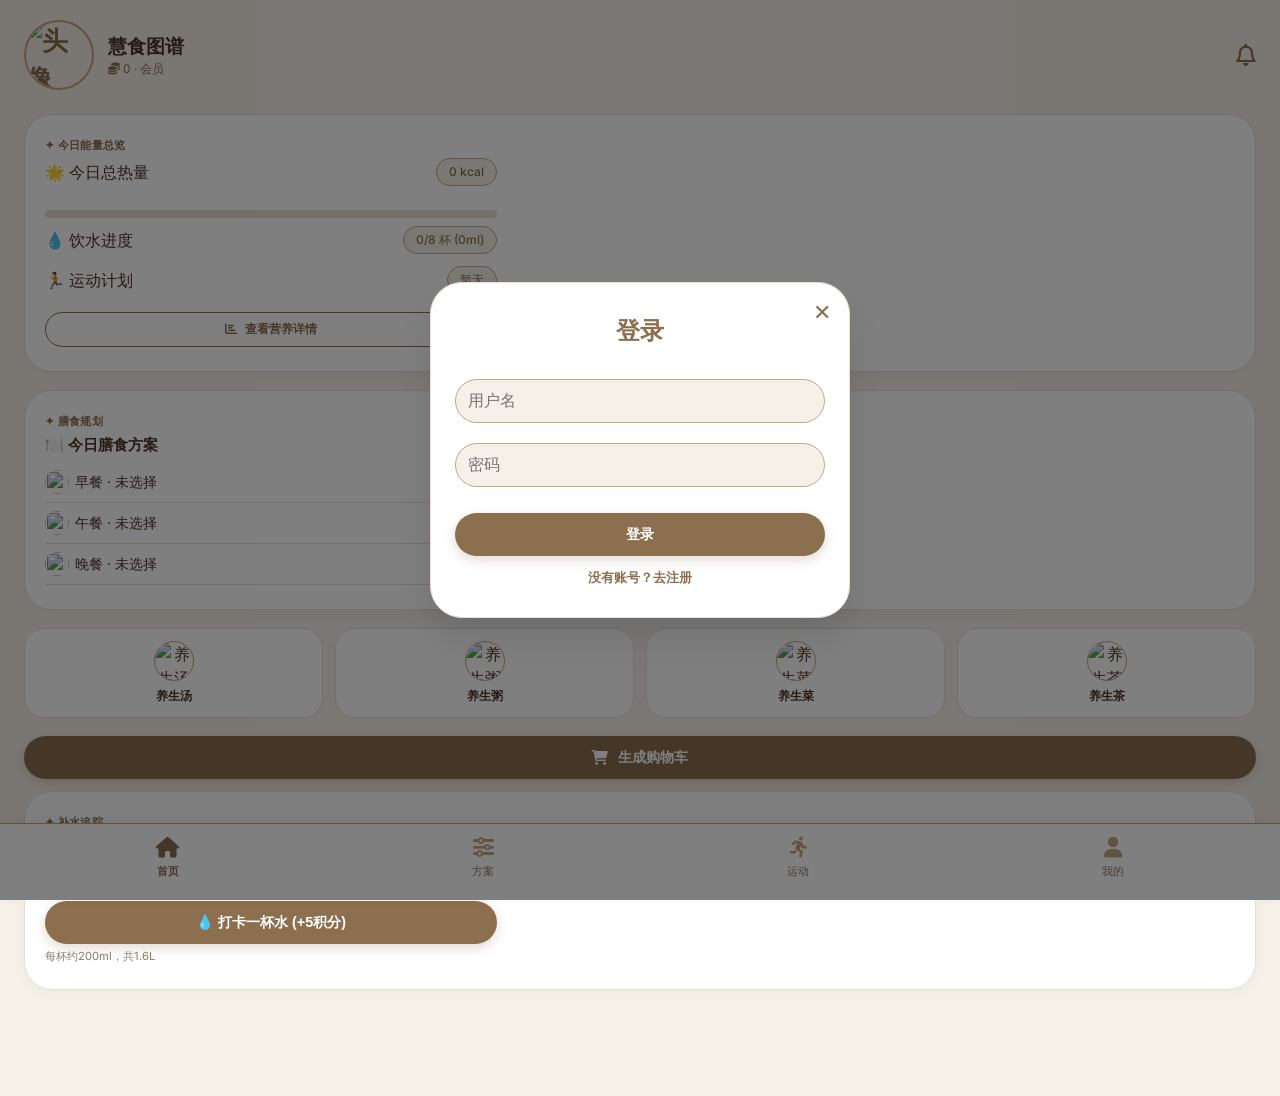
==== templates/index.html @ 205c1815 "Add files via upload" ====
<!DOCTYPE html>
<html lang="zh">
<head>
    <meta charset="UTF-8">
    <meta name="viewport" content="width=device-width, initial-scale=1.0, maximum-scale=1.0, user-scalable=yes, viewport-fit=cover">
    <title>慧食图谱 · 智能膳食健康平台</title>
    <link rel="icon" type="image/jpeg" href="/static/images/profile.jpg">
    <link rel="preconnect" href="https://fonts.googleapis.com">
    <link rel="preconnect" href="https://fonts.gstatic.com" crossorigin>
    <link href="https://fonts.googleapis.com/css2?family=Inter:opsz,wght@14..32,400;14..32,500;14..32,600;14..32,700&display=swap" rel="stylesheet">
    <link rel="stylesheet" href="https://cdnjs.cloudflare.com/ajax/libs/font-awesome/6.0.0-beta3/css/all.min.css">
    <script src="https://cdn.jsdelivr.net/npm/echarts@5.5.0/dist/echarts.min.js">
    </script>
    <style>
        * {
            margin: 0;
            padding: 0;
            box-sizing: border-box;
        }

        body {
            background: #F5F0E8;
            /* 宣纸白 */
            font-family: 'Inter', sans-serif;
            color: #4A3728;
            /* 深褐字 */
            line-height: 1.5;
            min-height: 100vh;
        }

        ::-webkit-scrollbar {
            width: 6px;
            height: 6px;
        }

        ::-webkit-scrollbar-track {
            background: #F5F0E8;
        }

        ::-webkit-scrollbar-thumb {
            background: #C4A882;
            border-radius: 8px;
        }

        .app-container {
            max-width: 1400px;
            margin: 0 auto;
            background: transparent;
            min-height: 100vh;
            display: flex;
            flex-direction: column;
            position: relative;
        }

        .app-content {
            flex: 1;
            padding: 20px 24px 88px;
            position: relative;
            z-index: 1;
        }

        /* ========= 页面背景图层 ========= */
        .page-view {
            display: none;
            animation: fadeIn 0.2s ease;
            position: relative;
        }

        .page-view.active {
            display: block;
        }

        /* 固定背景图层，调整为很淡的宣纸底纹 */
        .page-view::before {
            content: '';
            position: fixed;
            top: 0;
            left: 0;
            width: 100%;
            height: 100%;
            background-size: cover;
            background-position: center;
            background-repeat: no-repeat;
            opacity: 0.05;
            /* 降低图片干扰 */
            z-index: -2;
            pointer-events: none;
            border-radius: 0;
        }

        #homePage::before {
            background-image: url('/static/images/background.jpg');
        }

        #planPage::before {
            background-image: url('/static/images/plan.jpg');
        }

        #sportPage::before {
            background-image: url('/static/images/gym.png');
        }

        #profilePage::before {
            background-image: url('/static/images/main.jpg');
        }

        #profileEditPage::before {
            background-image: url('/static/images/coffee.jpg');
        }

        #nutritionPage::before {
            background-image: url('/static/images/coffee.jpg');
        }

        @keyframes fadeIn {
            from {
                opacity: 0;
                transform: translateY(5px);
            }
            to {
                opacity: 1;
                transform: translateY(0);
            }
        }

        /* 底部导航 - 新色彩 */
        .bottom-nav {
            position: fixed;
            bottom: 0;
            left: 50%;
            transform: translateX(-50%);
            width: 100%;
            max-width: 2000px;
            background: #FFFFFF;
            border-top: 1px solid #C4A882;
            box-shadow: 0 -2px 12px rgba(0, 0, 0, 0.05);
            display: flex;
            justify-content: space-around;
            align-items: center;
            padding: 8px 10px 14px;
            z-index: 9999;
        }

        .nav-item {
            display: flex;
            flex-direction: column;
            align-items: center;
            gap: 4px;
            font-size: 0.7rem;
            font-weight: 500;
            color: #8C7B6B;
            cursor: pointer;
            padding: 6px 10px;
            border-radius: 40px;
            transition: 0.2s;
        }

        .nav-item i {
            font-size: 1.3rem;
            color: #C4A882;
        }

        .nav-item.active {
            color: #8B6F4E;
            font-weight: 600;
        }

        .nav-item.active i {
            color: #8B6F4E;
        }

        .nav-item:active {
            transform: scale(0.96);
        }

        .screen-title {
            font-weight: 700;
            font-size: 1.7rem;
            margin: 0 0 18px;
            color: #4A3728;
            letter-spacing: -0.3px;
            display: flex;
            align-items: center;
            justify-content: space-between;
            flex-wrap: wrap;
        }

        .label-tag {
            background: rgba(139, 111, 78, 0.1);
            color: #8B6F4E;
            font-size: 0.7rem;
            font-weight: 600;
            padding: 4px 12px;
            border-radius: 30px;
            border: 0.5px solid rgba(139, 111, 78, 0.3);
        }

        /* ========= 基础卡片样式 ========= */
        .info-card {
            background: #FFFFFF;
            border-radius: 24px;
            padding: 18px 16px;
            border: 1px solid #E8DFD0;
            margin-bottom: 18px;
            box-shadow: 0 2px 8px rgba(0, 0, 0, 0.03);
            transition: 0.4s;
            position: relative;
        }

        .info-card:hover {
            border-color: #C4A882;
            box-shadow: 0 4px 12px rgba(139, 111, 78, 0.08);
        }

        /* ========= blend-card 样式 ========= */
        .blend-card {
            position: relative;
            background: #FFFFFF;
            border-radius: 28px;
            border: 1px solid #E8DFD0;
            overflow: hidden;
            display: grid;
            grid-template-columns: 0.4fr 0.6fr;
            align-items: auto;
            margin-bottom: 18px;
            box-shadow: 0 4px 12px rgba(0, 0, 0, 0.03);
            transition: transform 0.3s cubic-bezier(0.2, 0.9, 0.4, 1.1), box-shadow 0.35s ease, border-color 0.3s;
            cursor: default;
        }
        .blend-card2 {
            position: relative;
            background: #FFFFFF;
            border-radius: 28px;
            border: 1px solid #E8DFD0;
            overflow: hidden;
            display: grid;
            grid-template-columns: 0.3fr 0.7fr;
            align-items: auto;
            margin-bottom: 18px;
            box-shadow: 0 4px 12px rgba(0, 0, 0, 0.03);
            transition: transform 0.3s cubic-bezier(0.2, 0.9, 0.4, 1.1), box-shadow 0.35s ease, border-color 0.3s;
            cursor: default;
        }

        .blend-card:hover {
            transform: translateY(-3px);
            box-shadow: 0 8px 24px rgba(139, 111, 78, 0.1);
            border-color: #C4A882;
        }

        .blend-card.clickable {
            cursor: pointer;
        }

        .blend-content {
            position: relative;
            z-index: 3;
            padding: 22px 20px 24px 20px;
            background: transparent;
            border-radius: 28px 0 0 28px;
            display: flex;
            flex-direction: column;
            justify-content: center;
        }

        .blend-image-half {
            position: relative;
            background-color: transparent;
            border-radius: 0 28px 28px 0;
            overflow: hidden;
            width: 100%;
            height: 100%;
            min-height: 160px;
        }

        .image-blend {
            width: 100%;
            height: 100%;
            background-size: cover;
            background-position: 50% center;
            background-repeat: no-repeat;
            -webkit-mask-image: linear-gradient(to right,
                    rgba(0, 0, 0, 0) 0%,
                    rgba(0, 0, 0, 0.02) 8%,
                    rgba(0, 0, 0, 0.08) 18%,
                    rgba(0, 0, 0, 0.25) 32%,
                    rgba(0, 0, 0, 0.55) 50%,
                    rgba(0, 0, 0, 0.82) 72%,
                    rgba(0, 0, 0, 0.96) 88%,
                    rgba(0, 0, 0, 1) 100%);
            mask-image: linear-gradient(to right,
                    rgba(0, 0, 0, 0) 0%,
                    rgba(0, 0, 0, 0.02) 8%,
                    rgba(0, 0, 0, 0.08) 18%,
                    rgba(0, 0, 0, 0.25) 32%,
                    rgba(0, 0, 0, 0.55) 50%,
                    rgba(0, 0, 0, 0.82) 72%,
                    rgba(0, 0, 0, 0.96) 88%,
                    rgba(0, 0, 0, 1) 100%);
            filter: sepia(0.15) brightness(1.02);
            transition: transform 0.5s ease-out;
        }

        .blend-image-half:hover .image-blend {
            transform: scale(1.03);
        }

        .image-blend.error-fallback {
            background: radial-gradient(circle at 70% 30%, #E8DFD0, #CFC28B);
            background-size: cover;
            position: relative;
        }

        .image-blend.error-fallback::before {
            content: "📷";
            position: absolute;
            bottom: 14px;
            right: 18px;
            background: rgba(245, 240, 232, 0.8);
            color: #8B6F4E;
            padding: 4px 12px;
            border-radius: 40px;
            font-size: 10px;
            font-weight: 500;
            backdrop-filter: blur(4px);
            pointer-events: none;
            border: 0.5px solid rgba(139, 111, 78, 0.5);
            z-index: 2;
        }

        /* 响应式：移动端blend-card垂直排列 */
        @media (max-width: 300px) {
            .blend-card {
                grid-template-columns: 1fr;
                border-radius: 24px;
            }
            .blend-content {
                border-radius: 24px 24px 0 0;
                padding: 18px 16px 16px 16px;
            }
            .blend-image-half {
                border-radius: 0 0 24px 24px;
                min-height: 200px;
                height: auto;
            }
            .image-blend {
                min-height: 200px;
                background-position: 75% center;
                -webkit-mask-image: linear-gradient(to right,
                        rgba(0, 0, 0, 0) 0%,
                        rgba(0, 0, 0, 0.05) 12%,
                        rgba(0, 0, 0, 0.2) 28%,
                        rgba(0, 0, 0, 0.5) 48%,
                        rgba(0, 0, 0, 0.85) 75%,
                        rgba(0, 0, 0, 1) 100%);
                mask-image: linear-gradient(to right,
                        rgba(0, 0, 0, 0) 0%,
                        rgba(0, 0, 0, 0.05) 12%,
                        rgba(0, 0, 0, 0.2) 28%,
                        rgba(0, 0, 0, 0.5) 48%,
                        rgba(0, 0, 0, 0.85) 75%,
                        rgba(0, 0, 0, 1) 100%);
            }
        }

        /* ========= 方案页blend-card特殊样式 ========= */
        .plan-blend-card .blend-content {
            padding: 20px 18px;
            gap: 6px;
        }

        .plan-blend-card .blend-content .plan-icon {
            font-size: 2rem;
            margin-bottom: 4px;
            color: #8B6F4E;
        }

        .plan-blend-card .blend-content .plan-label {
            font-weight: 700;
            font-size: 1.1rem;
            color: #4A3728;
        }

        .plan-blend-card .blend-content .plan-sub {
            font-size: 0.75rem;
            color: #8C7B6B;
        }

        /* 保留原有组件样式 */
        .row-flex {
            display: flex;
            align-items: center;
            justify-content: space-between;
            margin-bottom: 12px;
            gap: 8px;
            flex-wrap: wrap;
        }

        .progress-bar-bg {
            background: #E8DFD0;
            height: 8px;
            border-radius: 20px;
            margin: 12px 0 8px;
            overflow: hidden;
        }

        .progress-fill {
            background: linear-gradient(90deg, #8B6F4E, #C4A882);
            height: 8px;
            border-radius: 20px;
            width: 0%;
            transition: width 0.3s;
        }

        .btn-gold {
            background: #8B6F4E;
            color: #FFFFFF;
            border: none;
            border-radius: 60px;
            padding: 12px 18px;
            font-weight: 600;
            font-size: 0.9rem;
            display: inline-flex;
            align-items: center;
            justify-content: center;
            gap: 10px;
            cursor: pointer;
            box-shadow: 0 4px 12px rgba(139, 111, 78, 0.25);
            width: 100%;
        }

        .btn-gold:active {
            transform: scale(0.97);
            background: #A0785A;
        }

        .btn-outline-gold {
            background: transparent;
            border: 1.5px solid #8B6F4E;
            color: #8B6F4E;
            border-radius: 60px;
            padding: 10px 18px;
            font-weight: 600;
            font-size: 0.8rem;
            display: inline-flex;
            align-items: center;
            gap: 8px;
            cursor: pointer;
            justify-content: center;
        }

        .btn-outline-gold:hover {
            background: rgba(139, 111, 78, 0.1);
            border-color: #C4A882;
            color: #4A3728;
        }

        .meal-item {
            display: flex;
            justify-content: space-between;
            align-items: center;
            padding: 10px 0;
            border-bottom: 1px solid #E8DFD0;
            cursor: pointer;
        }

        .meal-kcal {
            font-size: 0.75rem;
            background: #F5F0E8;
            padding: 4px 12px;
            border-radius: 40px;
            color: #8B6F4E;
            font-weight: 500;
        }

        .user-row {
            display: flex;
            align-items: center;
            gap: 14px;
            margin-bottom: 24px;
        }

        .avatar {
            width: 70px;
            height: 70px;
            border-radius: 70px;
            display: flex;
            align-items: center;
            justify-content: center;
            font-weight: 600;
            font-size: 1.6rem;
            color: #8B6F4E;
            border: 2px solid #C4A882;
            overflow: hidden;
        }

        .avatar img {
            width: 100%;
            height: 100%;
            object-fit: cover;
            border-radius: 50%;
        }

        .gold-link {
            color: #8B6F4E;
            font-weight: 600;
            cursor: pointer;
            font-size: 0.8rem;
        }

        .divider {
            height: 1px;
            background: rgba(139, 111, 78, 0.2);
            margin: 16px 0;
        }

        .plan-chip {
            background: rgba(139, 111, 78, 0.1);
            padding: 4px 12px;
            border-radius: 30px;
            font-size: 0.7rem;
            border: 0.5px solid rgba(139, 111, 78, 0.3);
            color: #8B6F4E;
        }

        .back-header {
            display: flex;
            align-items: center;
            gap: 12px;
            margin: 6px 0 20px;
        }

        .back-btn {
            font-size: 1.7rem;
            color: #8B6F4E;
            cursor: pointer;
            line-height: 1;
        }

        .field-grid {
            display: grid;
            grid-template-columns: 1fr 1fr;
            gap: 14px;
        }

        .flex-btns {
            display: flex;
            gap: 12px;
            flex-wrap: wrap;
            margin: 12px 0;
        }

        .diet-group {
            background: #FFFFFF;
            border-radius: 24px;
            border: 1px solid #E8DFD0;
            padding: 12px 16px;
            margin-bottom: 18px;
        }

        .stats-row {
            display: flex;
            justify-content: space-around;
            background: #F5F0E8;
            border-radius: 40px;
            padding: 10px;
            margin: 8px 0;
        }

        .value-tag {
            background: #F5F0E8;
            color: #8B6F4E;
            font-weight: 500;
            padding: 4px 12px;
            border-radius: 40px;
            font-size: 0.75rem;
            display: inline-block;
            border: 1px solid #C4A882;
        }

        .chat-panel {
            display: flex;
            flex-direction: column;
            height: 500px;
            margin-top: 12px;
            border: 1px solid #C4A882;
            border-radius: 24px;
            overflow: hidden;
            background: #FFFFFF;
        }

        .chat-panel-header {
            padding: 10px 16px;
            background: #F5F0E8;
            border-bottom: 1px solid #C4A882;
            display: flex;
            align-items: center;
            gap: 8px;
            color: #4A3728;
        }

        .chat-panel-messages {
            flex: 1;
            overflow-y: auto;
            padding: 12px;
            display: flex;
            flex-direction: column;
            gap: 10px;
            background: #FDF9F3;
        }

        .chat-bubble {
            max-width: 80%;
            padding: 8px 12px;
            border-radius: 16px;
            font-size: 0.85rem;
            line-height: 1.4;
            word-break: break-word;
        }

        .chat-bubble.user {
            align-self: flex-end;
            background: #8B6F4E;
            color: #FFFFFF;
            border-bottom-right-radius: 4px;
        }

        .chat-bubble.ai {
            align-self: flex-start;
            background: #FFFFFF;
            border: 1px solid #C4A882;
            color: #4A3728;
            border-bottom-left-radius: 4px;
        }

        .chat-typing {
            align-self: flex-start;
            display: flex;
            gap: 4px;
            padding: 6px 14px;
            background: #FFFFFF;
            border-radius: 18px;
            border: 1px solid #C4A882;
        }

        .chat-typing span {
            width: 7px;
            height: 7px;
            background: #8B6F4E;
            border-radius: 50%;
            animation: blink 1.4s infinite ease-in-out both;
        }

        .chat-typing span:nth-child(1) {
            animation-delay: -0.32s;
        }

        .chat-typing span:nth-child(2) {
            animation-delay: -0.16s;
        }

        @keyframes blink {
            0%,
            80%,
            100% {
                transform: scale(0.6);
                opacity: 0.5;
            }
            40% {
                transform: scale(1);
                opacity: 1;
            }
        }

        .chat-panel-input {
            display: flex;
            gap: 8px;
            padding: 8px 12px;
            border-top: 1px solid #C4A882;
            background: #F5F0E8;
        }

        .chat-panel-input input {
            flex: 1;
            padding: 10px 16px;
            border-radius: 30px;
            border: 1px solid #C4A882;
            font-size: 0.9rem;
            background: #FFFFFF;
            color: #4A3728;
            outline: none;
        }

        .chat-panel-input button {
            background: #8B6F4E;
            color: #FFFFFF;
            border: none;
            width: 40px;
            height: 40px;
            border-radius: 50%;
            display: flex;
            align-items: center;
            justify-content: center;
            cursor: pointer;
        }

        .sport-grid,
        .plan-grid {
            display: grid;
            grid-template-columns: repeat(auto-fill, minmax(400px, 1fr));
            gap: 16px;
            margin-bottom: 20px;
        }

        .sport-card {
            background: #FFFFFF;
            border-radius: 48px;
            padding: 20px 12px;
            text-align: center;
            cursor: pointer;
            box-shadow: 0 2px 8px rgba(0, 0, 0, 0.03);
            border: 1px solid #E8DFD0;
            transition: 0.2s;
        }

        .sport-card:hover {
            transform: translateY(-3px);
            border-color: #8B6F4E;
        }

        .timer-big {
            font-family: monospace;
            font-size: 2.2rem;
            font-weight: 700;
            background: #F5F0E8;
            color: #4A3728;
            display: inline-block;
            padding: 8px 20px;
            border-radius: 60px;
            margin: 10px 0;
            width: 100%;
            text-align: center;
            border: 1px solid #C4A882;
        }

        .disease-tags {
            display: flex;
            flex-wrap: wrap;
            gap: 6px;
            margin: 10px 0;
        }

        .disease-tag {
            padding: 4px 12px;
            background: #F5F0E8;
            border-radius: 30px;
            font-size: 0.75rem;
            cursor: pointer;
            color: #4A3728;
            border: 1px solid #E8DFD0;
        }

        .disease-tag.selected {
            background: #8B6F4E;
            color: #FFFFFF;
        }

        .btn-group {
            display: flex;
            gap: 10px;
            flex-wrap: wrap;
            margin: 10px 0;
        }

        .avatar-upload {
            position: relative;
            width: 80px;
            height: 80px;
            border-radius: 50%;
            background: #F5F0E8;
            display: flex;
            align-items: center;
            justify-content: center;
            overflow: hidden;
            margin: 0 auto 12px;
            cursor: pointer;
            border: 2px solid #C4A882;
        }

        .avatar-upload img {
            width: 100%;
            height: 100%;
            object-fit: cover;
        }

        .avatar-upload input {
            position: absolute;
            opacity: 0;
            width: 100%;
            height: 100%;
            cursor: pointer;
        }

        .water-countdown {
            font-size: 0.7rem;
            color: #8B6F4E;
            margin-right: 8px;
        }

        .water-row {
            display: flex;
            align-items: center;
            gap: 8px;
        }

        .modal {
            display: flex;
            position: fixed;
            top: 0;
            left: 0;
            width: 100%;
            height: 100%;
            background: rgba(0, 0, 0, 0.5);
            align-items: center;
            justify-content: center;
            z-index: 99999;
        }

        .modal.hidden {
            display: none;
        }

        .modal-content {
            background: #FFFFFF;
            border-radius: 32px;
            padding: 30px 24px;
            width: 90%;
            max-width: 420px;
            text-align: center;
            box-shadow: 0 20px 40px rgba(0, 0, 0, 0.1);
            position: relative;
            border: 1px solid #E8DFD0;
        }

        .modal-content input {
            width: 100%;
            padding: 12px;
            margin: 10px 0;
            border-radius: 40px;
            border: 1px solid #C4A882;
            font-size: 1rem;
            background: #F5F0E8;
            color: #4A3728;
        }

        .close-modal-btn {
            position: absolute;
            top: 12px;
            right: 18px;
            font-size: 1.4rem;
            cursor: pointer;
            color: #8B6F4E;
            background: none;
            border: none;
        }

        .meal-img {
            width: 80px;
            height: 80px;
            border-radius: 50%;
            object-fit: cover;
            margin: 0 auto 12px;
            display: block;
            border: 2px solid #C4A882;
        }

        .category-scroll {
            overflow-x: auto;
            white-space: nowrap;
            padding: 8px 0;
            margin-bottom: 16px;
            display: flex;
            gap: 8px;
        }

        .category-tag {
            display: inline-block;
            padding: 6px 16px;
            border-radius: 20px;
            background: #F5F0E8;
            border: 1px solid #E8DFD0;
            color: #4A3728;
            cursor: pointer;
            flex-shrink: 0;
        }

        .category-tag.active {
            background: #8B6F4E;
            color: #FFFFFF;
            border-color: #8B6F4E;
        }

        .dish-grid {
            display: grid;
            grid-template-columns: repeat(auto-fill, minmax(120px, 1fr));
            gap: 12px;
        }

        .dish-card {
            background: #FFFFFF;
            border: 1px solid #E8DFD0;
            border-radius: 16px;
            padding: 12px;
            text-align: center;
            cursor: pointer;
        }

        .dish-card:hover {
            border-color: #8B6F4E;
        }

        .calendar-fullscreen {
            display: none;
            position: fixed;
            top: 0;
            left: 0;
            width: 100%;
            height: 100%;
            background: #F5F0E8;
            z-index: 9998;
            overflow-y: auto;
        }

        .calendar-fullscreen.active {
            display: block;
        }

        .calendar-container {
            max-width: 700px;
            margin: 2rem auto;
            background: #FFFFFF;
            border-radius: 2rem;
            padding: 1.8rem;
            border: 1px solid #C4A882;
            position: relative;
        }

        .cal-close {
            position: absolute;
            top: 20px;
            right: 20px;
            background: #8B6F4E;
            border: none;
            color: #FFFFFF;
            border-radius: 50%;
            width: 40px;
            height: 40px;
            font-size: 1.5rem;
            cursor: pointer;
            z-index: 10;
        }

        .weekdays {
            display: grid;
            grid-template-columns: repeat(7, 1fr);
            text-align: center;
            margin-bottom: 0.8rem;
            color: #8B6F4E;
        }

        .calendar-grid {
            display: grid;
            grid-template-columns: repeat(7, 1fr);
            gap: 8px;
        }

        .day-cell {
            aspect-ratio: 1/1;
            background: #F5F0E8;
            border-radius: 1rem;
            display: flex;
            align-items: center;
            justify-content: center;
            font-weight: 500;
            color: #4A3728;
            border: 1px solid #E8DFD0;
            cursor: pointer;
            position: relative;
            transition: 0.2s;
        }

        .day-cell.other-month {
            color: #B8A99A;
            border-color: #E8DFD0;
        }

        .day-cell.today {
            border: 2px solid #8B6F4E;
            box-shadow: 0 0 8px rgba(139, 111, 78, 0.3);
        }

        .day-cell.completed {
            background: #C4A882;
            border: 1px solid #8B6F4E;
            color: #FFFFFF;
        }

        .day-cell.completed::after {
            content: "✓";
            font-size: 1.2rem;
            position: absolute;
            bottom: 2px;
            right: 5px;
            color: #FFFFFF;
        }

        .nav-bar {
            display: flex;
            justify-content: space-between;
            align-items: center;
            margin: 1rem 0;
        }

        .nav-btn {
            background: #F5F0E8;
            border: 1px solid #C4A882;
            color: #8B6F4E;
            width: 2.4rem;
            height: 2.4rem;
            border-radius: 50%;
            cursor: pointer;
            display: flex;
            align-items: center;
            justify-content: center;
        }

        .footer-stats {
            display: flex;
            justify-content: space-between;
            margin-top: 1rem;
            color: #8B6F4E;
        }

        .sub-tab {
            padding: 6px 16px;
            border-radius: 20px;
            background: #F5F0E8;
            color: #4A3728;
            cursor: pointer;
        }

        .sub-tab.active {
            background: #8B6F4E;
            color: #FFFFFF;
        }

        /* 新增：养生四小卡片 */
        .health-snippets {
            display: flex;
            gap: 12px;
            margin: 8px 0 18px;
            justify-content: space-between;
        }

        .health-snippet {
            flex: 1;
            background: #FFFFFF;
            border-radius: 20px;
            padding: 12px 4px;
            text-align: center;
            cursor: pointer;
            border: 1px solid #E8DFD0;
            transition: 0.2s;
            display: flex;
            flex-direction: column;
            align-items: center;
            gap: 6px;
            min-width: 0;
        }

        .health-snippet:hover {
            border-color: #8B6F4E;
            transform: translateY(-2px);
        }

        .health-snippet img {
            width: 40px;
            height: 40px;
            border-radius: 50%;
            object-fit: cover;
            border: 1px solid #C4A882;
        }

        .health-snippet span {
            font-size: 0.75rem;
            color: #4A3728;
            font-weight: 600;
            white-space: nowrap;
        }

        @media (max-width: 720px) {
            .health-snippet img {
                width: 32px;
                height: 32px;
            }
            .health-snippet span {
                font-size: 1rem;
            }
        }

        /* 养生食谱列表页直接显示全部 */
        .full-list-grid {
            display: grid;
            grid-template-columns: repeat(auto-fill, minmax(150px, 1fr));
            gap: 12px;
            margin-top: 12px;
        }

        /* 运动功法小方格卡片 */
        .exercise-plan-grid {
            display: grid;
            grid-template-columns: repeat(auto-fill, minmax(140px, 1fr));
            gap: 10px;
        }

        .exercise-plan-card {
            background: #FFFFFF;
            border: 1px solid #E8DFD0;
            border-radius: 16px;
            padding: 14px 10px;
            text-align: center;
            cursor: pointer;
            transition: 0.2s;
        }

        .exercise-plan-card:hover {
            border-color: #8B6F4E;
        }

        .exercise-plan-card .plan-name {
            font-weight: 600;
            color: #4A3728;
            font-size: 0.85rem;
        }

        .exercise-plan-card .plan-desc {
            font-size: 0.65rem;
            color: #8C7B6B;
            line-height: 1.3;
        }
    </style>
</head>
<body>
    <div class="app-container">
        <!-- 登录弹窗 -->
        <div class="modal" id="authModal">
            <div class="modal-content">
                <div class="close-modal-btn" onclick="document.getElementById('authModal').classList.add('hidden')">✕</div>
                <h2 id="authTitle" style="margin-bottom:20px; color:#8B6F4E;">登录</h2>
                <input type="text" id="authUsername" placeholder="用户名">
                <input type="password" id="authPassword" placeholder="密码">
                <div style="display:flex; gap:12px; margin-top:16px;">
                    <button class="btn-gold" id="authSubmitBtn">登录</button>
                </div>
                <p style="margin-top:12px; font-size:0.8rem; color:#4A3728;">
                    <span id="toggleAuthMode" style="color:#8B6F4E; cursor:pointer; font-weight:600;">没有账号？去注册</span>
                </p>
            </div>
        </div>
        <!-- 通知弹窗 -->
        <div class="modal hidden" id="notifyModal">
            <div class="modal-content">
                <div class="close-modal-btn" onclick="document.getElementById('notifyModal').classList.add('hidden')">✕</div>
                <h3 style="color:#8B6F4E;"><i class="far fa-bell"></i> 消息通知</h3>
                <div style="padding:20px; color:#8C7B6B;">暂无新消息</div>
                <button class="btn-outline-gold" onclick="document.getElementById('notifyModal').classList.add('hidden')">关闭</button>
            </div>
        </div>
        <!-- 运动记录弹窗 -->
        <div class="modal hidden" id="exerciseRecordModal">
            <div class="modal-content" id="exerciseRecordContent">
                <div class="close-modal-btn" onclick="document.getElementById('exerciseRecordModal').classList.add('hidden')">✕</div>
            </div>
        </div>
        <!-- 购物车弹窗 -->
        <div class="modal hidden" id="cartModal">
            <div class="modal-content">
                <div class="close-modal-btn" onclick="document.getElementById('cartModal').classList.add('hidden')">✕</div>
                <h3 style="margin-bottom:16px; color:#8B6F4E;">🛒 购物清单</h3>
                <div id="cartItems" style="text-align:left; margin-bottom:12px; color:#4A3728;"></div>
                <div style="font-weight:bold; margin-bottom:16px; color:#C75C3A;" id="cartTotal">总价: ¥0.0</div>
                <div style="display:flex; gap:12px;">
                    <button class="btn-gold" onclick="payOrder()">立即支付</button>
                    <button class="btn-outline-gold" onclick="document.getElementById('cartModal').classList.add('hidden')">关闭</button>
                </div>
            </div>
        </div>
        <!-- 支付密码弹窗 -->
        <div class="modal hidden" id="payModal">
            <div class="modal-content">
                <div class="close-modal-btn" onclick="document.getElementById('payModal').classList.add('hidden')">✕</div>
                <h3 style="color:#8B6F4E;">输入支付密码</h3>
                <input type="password" id="payPassword" placeholder="六位数字密码" maxlength="6">
                <button class="btn-gold" onclick="confirmPay()">确认支付</button>
            </div>
        </div>
        <!-- 通用信息弹窗 -->
        <div class="modal hidden" id="infoModal">
            <div class="modal-content">
                <div class="close-modal-btn" onclick="document.getElementById('infoModal').classList.add('hidden')">✕</div>
                <h3 id="infoModalTitle" style="color:#8B6F4E;">信息</h3>
                <div style="padding:20px; color:#4A3728;" id="infoModalContent">暂无内容</div>
                <button class="btn-outline-gold" onclick="document.getElementById('infoModal').classList.add('hidden')">关闭</button>
            </div>
        </div>
        <!-- AI舌诊拍照弹窗 -->
        <div class="modal hidden" id="tongueModal">
            <div class="modal-content" style="max-width: 500px; padding: 16px;">
                <div class="close-modal-btn" onclick="closeTongueModal()">✕</div>
                <h3 style="color:#8B6F4E; margin-bottom: 12px;">AI舌诊</h3>
                <video id="tongueVideo" autoplay playsinline style="width: 100%; border-radius: 20px; background: #000;"></video>
                <canvas id="tongueCanvas" style="display: none;"></canvas>
                <div style="display: flex; gap: 12px; margin-top: 12px; justify-content: center;">
                    <button class="btn-gold" id="captureBtn" onclick="captureTongue()">📸 拍照</button>
                    <button class="btn-outline-gold" onclick="closeTongueModal()">关闭</button>
                </div>
                <div id="tonguePreview" style="margin-top: 10px;"></div>
            </div>
        </div>

        <!-- 主内容 -->
        <div class="app-content" id="appContent">
            <!-- 首页 -->
            <div class="page-view active" id="homePage">
                <div class="user-row" id="homeUserRow">
                    <div class="avatar" id="homeAvatar"><img src="/static/images/profile.jpg" alt="头像" id="homeAvatarImg"></div>
                    <div style="flex:1">
                        <strong style="font-size:1.2rem; color:#4A3728;">慧食图谱</strong>
                        <div style="font-size:0.75rem; color:#8B6F4E;"><i class="fas fa-coins"></i> <span id="homePoints">0</span> · 会员</div>
                    </div>
                    <i class="far fa-bell" style="font-size:1.4rem; cursor:pointer; color:#8B6F4E;" onclick="document.getElementById('notifyModal').classList.remove('hidden')"></i>
                </div>

                <!-- 今日总热量卡片 -->
                <div class="blend-card" id="calorieBlendCard">
                    <div class="blend-content">
                        <span style="font-size:0.7rem; font-weight:600; color:#8B6F4E; letter-spacing:0.3px; margin-bottom:4px;">✦ 今日能量总览</span>
                        <div class="row-flex"><span>🌟 今日总热量</span><span id="totalCalories" class="value-tag">0 kcal</span></div>
                        <div class="progress-bar-bg"><div class="progress-fill" id="calorieProgress" style="width:0%"></div></div>
                        <div class="row-flex"><span>💧 饮水进度</span><span id="homeWater" class="value-tag">0/8 杯 (0ml)</span></div>
                        <div class="row-flex"><span>🏃 运动计划</span><span id="homeExercise" class="value-tag">暂无</span></div>
                        <button class="btn-outline-gold" onclick="switchToPage('nutritionPage')" style="margin-top:6px; font-size:0.75rem; padding:8px 14px;"><i class="fas fa-chart-bar"></i> 查看营养详情</button>
                    </div>
                    <div class="blend-image-half">
                        <div class="image-blend" style="background-image: url('/static/images/card1.jpg');" onerror="this.classList.add('error-fallback'); this.style.backgroundImage='radial-gradient(circle at 70% 30%, #E8DFD0, #C4A882)';"></div>
                    </div>
                </div>

                <!-- 今日膳食方案卡片 -->
                <div class="blend-card" id="dietBlendCard">
                    <div class="blend-content">
                        <span style="font-size:0.7rem; font-weight:600; color:#8B6F4E; letter-spacing:0.3px; margin-bottom:4px;">✦ 膳食规划</span>
                        <div style="font-weight:700; margin-bottom:6px; font-size:0.95rem; color:#4A3728;">🍽️ 今日膳食方案</div>
                        <div class="meal-item" onclick="openDishCategory('breakfast')" style="padding:7px 0;">
                            <img src="/static/images/breakfast.png" style="width:24px;height:24px;border-radius:50%;object-fit:cover;margin-right:6px;">
                            <span style="flex:1;font-size:0.85rem;">早餐 · <span id="breakfastName">未选择</span></span><span class="meal-kcal" id="breakfastKcal">-</span>
                        </div>
                        <div class="meal-item" onclick="openDishCategory('lunch')" style="padding:7px 0;">
                            <img src="/static/images/lunch.png" style="width:24px;height:24px;border-radius:50%;object-fit:cover;margin-right:6px;">
                            <span style="flex:1;font-size:0.85rem;">午餐 · <span id="lunchName">未选择</span></span><span class="meal-kcal" id="lunchKcal">-</span>
                        </div>
                        <div class="meal-item" onclick="openDishCategory('dinner')" style="padding:7px 0;">
                            <img src="/static/images/dinner.png" style="width:24px;height:24px;border-radius:50%;object-fit:cover;margin-right:6px;">
                            <span style="flex:1;font-size:0.85rem;">晚餐 · <span id="dinnerName">未选择</span></span><span class="meal-kcal" id="dinnerKcal">-</span>
                        </div>
                    </div>
                    <div class="blend-image-half">
                        <div class="image-blend" style="background-image: url('/static/images/cardbg1.png');" onerror="this.classList.add('error-fallback'); this.style.backgroundImage='radial-gradient(circle at 70% 30%, #E8DFD0, #C4A882)';"></div>
                    </div>
                </div>

                <!-- 养生四小卡片 -->
                <div class="health-snippets">
                    <div class="health-snippet" onclick="switchToPage('healthRecipeListPage'); setHealthRecipeType('soup')">
                        <img src="/static/images/y.soup.jpg" alt="养生汤">
                        <span>养生汤</span>
                    </div>
                    <div class="health-snippet" onclick="switchToPage('healthRecipeListPage'); setHealthRecipeType('porridge')">
                        <img src="/static/images/y.porrige.jpg" alt="养生粥">
                        <span>养生粥</span>
                    </div>
                    <div class="health-snippet" onclick="switchToPage('healthRecipeListPage'); setHealthRecipeType('dish')">
                        <img src="/static/images/y.meal.jpg" alt="养生菜">
                        <span>养生菜</span>
                    </div>
                    <div class="health-snippet" onclick="switchToPage('healthRecipeListPage'); setHealthRecipeType('tea')">
                        <img src="/static/images/y.tea.jpg" alt="养生茶">
                        <span>养生茶</span>
                    </div>
                </div>

                <div style="margin: 12px 0;">
                    <button class="btn-gold" style="width:100%;" onclick="generateCart()"><i class="fas fa-shopping-cart"></i> 生成购物车</button>
                </div>

                <!-- 今日饮水卡片 -->
                <div class="blend-card" id="waterBlendCard">
                    <div class="blend-content">
                        <span style="font-size:0.7rem; font-weight:600; color:#8B6F4E; letter-spacing:0.3px; margin-bottom:4px;">✦ 补水追踪</span>
                        <div class="row-flex">
                            <span><i class="fas fa-tint" style="color:#8B6F4E;"></i> 今日饮水</span>
                            <span class="meal-kcal water-row">
                                <span class="water-countdown" id="waterCountdown"></span>
                                <span id="waterDisplay">0/8 杯 (0ml)</span>
                            </span>
                        </div>
                        <div class="progress-bar-bg"><div class="progress-fill" id="waterProgress" style="width:0%"></div></div>
                        <button class="btn-gold" id="waterCheckinBtn" onclick="waterCheckin()">💧 打卡一杯水 (+5积分)</button>
                        <div style="font-size:0.7rem; color:#8C7B6B; margin-top:4px;">每杯约200ml，共1.6L</div>
                    </div>
                    <div class="blend-image-half">
                        <div class="image-blend" style="background-image: url('/static/images/water2.jpg');" onerror="this.classList.add('error-fallback'); this.style.backgroundImage='radial-gradient(circle at 70% 30%, #E8DFD0, #C4A882)';"></div>
                    </div>
                </div>
            </div>

            <!-- 营养详情页 -->
            <div class="page-view" id="nutritionPage">
                <div class="back-header"><span class="back-btn" onclick="switchToPage('homePage')"><i class="fas fa-arrow-left"></i></span><span style="font-weight:700; color:#4A3728;">营养详情</span></div>
                <div id="nutritionChart" style="width:100%; height:400px;"></div>
            </div>

            <!-- 方案页 -->
            <div class="page-view" id="planPage">
                <div class="screen-title">方案中心</div>
                <div id="planGroupView" style="display:flex; flex-direction:column; gap:16px;">
                    <div class="blend-card2 plan-blend-card clickable" onclick="applyPlan('青年')">
                        <div class="blend-content">
                            <span class="plan-icon"><i class="fas fa-user-graduate"></i></span>
                            <span class="plan-label">青年 · 活力方案</span>
                            <span class="plan-sub">适合18-35岁人群，高蛋白高能量</span>
                        </div>
                        <div class="blend-image-half">
                            <div class="image-blend" style="background-image: url('/static/images/bite4.jpg');" onerror="this.classList.add('error-fallback');"></div>
                        </div>
                    </div>
                    <div class="blend-card2 plan-blend-card clickable" onclick="applyPlan('中年男')">
                        <div class="blend-content">
                            <span class="plan-icon"><i class="fas fa-male"></i></span>
                            <span class="plan-label">中年男 · 精壮方案</span>
                            <span class="plan-sub">适合36-55岁男性，减脂增肌</span>
                        </div>
                        <div class="blend-image-half">
                            <div class="image-blend" style="background-image: url('/static/images/bite3.jpg');" onerror="this.classList.add('error-fallback');"></div>
                        </div>
                    </div>
                    <div class="blend-card2 plan-blend-card clickable" onclick="applyPlan('中年女')">
                        <div class="blend-content">
                            <span class="plan-icon"><i class="fas fa-female"></i></span>
                            <span class="plan-label">中年女 · 优雅方案</span>
                            <span class="plan-sub">适合36-55岁女性，均衡养颜</span>
                        </div>
                        <div class="blend-image-half">
                            <div class="image-blend" style="background-image: url('/static/images/bite1.jpg');" onerror="this.classList.add('error-fallback');"></div>
                        </div>
                    </div>
                    <div class="blend-card2 plan-blend-card clickable" onclick="applyPlan('老年')">
                        <div class="blend-content">
                            <span class="plan-icon"><i class="fas fa-home"></i></span>
                            <span class="plan-label">老年 · 颐养方案</span>
                            <span class="plan-sub">适合55岁以上，低盐低脂养护</span>
                        </div>
                        <div class="blend-image-half">
                            <div class="image-blend" style="background-image: url('/static/images/bite2.jpg');" onerror="this.classList.add('error-fallback');"></div>
                        </div>
                    </div>
                </div>
                <div id="planCustomView" style="display:none;">
                    <div style="display:flex; justify-content:space-between; align-items:center; margin-bottom:12px;">
                        <button class="btn-outline-gold" onclick="backToGroupPlan()"><i class="fas fa-arrow-left"></i> 重新选择</button>
                    </div>
                    <div class="info-card">
                        <div class="row-flex"><span>🌱 我的方案</span><span class="label-tag" id="planStatus">生效中</span></div>
                        <div id="planDetails" style="font-size:0.8rem; margin-top:10px;">请完善健康档案</div>
                    </div>
                    <button class="btn-outline-gold" onclick="profileEditReturnPage='planPage';switchToPage('profileEditPage')"><i class="fas fa-edit"></i> 编辑健康档案</button>
                    <div class="chat-panel">
                        <div class="chat-panel-header" style="justify-content:space-between;">
                        <div><i class="fas fa-robot"></i><span>AI 营养师 · 实时建议</span></div>
                        <div style="display:flex; gap:6px;">
                            <button class="btn-outline-gold" onclick="newConversation()" style="font-size:0.7rem; padding:4px 8px;" title="新建对话"><i class="fas fa-plus"></i></button>
                            <button class="btn-outline-gold" onclick="selectConversation()" style="font-size:0.7rem; padding:4px 8px;" title="选择对话"><i class="fas fa-list"></i></button>
                            <button class="btn-outline-gold" onclick="showClearConfirm()" style="font-size:0.7rem; padding:4px 8px;" title="清空当前对话"><i class="fas fa-trash-alt"></i></button>
                        </div>
                    </div>
                        <div class="chat-panel-messages" id="chatBoxPlan"></div>
                        <div class="chat-panel-input">
                            <input type="text" id="chatInputPlan" placeholder="问问我今天该怎么吃...">
                            <button onclick="sendChatPlan()"><i class="fas fa-paper-plane"></i></button>
                        </div>
                    </div>
                    <!-- AI舌诊卡片 -->
                    <div class="blend-card" style="margin-top: 16px;">
                        <div class="blend-content">
                            <span style="font-weight:600; color:#4A3728; font-size:1rem;">AI舌诊</span>
                            <div style="font-size:0.75rem; color:#8C7B6B; margin: 4px 0;">通过舌象分析体质，获取个性化养生建议</div>
                            <button class="btn-gold" onclick="openTongueModal()" style="margin-top: 8px; font-size:0.8rem; padding: 8px 16px;"><i class="fas fa-camera"></i> 拍照分析</button>
                        </div>
                        <div class="blend-image-half">
                            <div class="image-blend" style="background-image: url('/static/images/tongue.jpg');" onerror="this.classList.add('error-fallback');"></div>
                        </div>
                    </div>
                </div>
            </div>

            <!-- 运动页 -->
            <div class="page-view" id="sportPage">
                <div class="screen-title">
                    🏆 运动与计划
                    <button class="btn-outline-gold" onclick="showExerciseRecords()"><i class="fas fa-history"></i> 运动记录</button>
                </div>
                <div id="sportContainer"></div>
            </div>

            <!-- 我的页面 -->
            <div class="page-view" id="profilePage">
                <div class="user-row" id="profileUserRow">
                    <div class="avatar-upload" onclick="document.getElementById('avatarInput').click()">
                        <img id="profileAvatarImg" src="/static/images/profilemain.jpg" alt="头像">
                        <input type="file" id="avatarInput" accept="image/*" onchange="uploadAvatar()">
                    </div>
                    <div><strong id="profileUsername" style="color:#8B6F4E;">用户名</strong><div style="color:#C75C3A;">积分: <span id="profilePoints">0</span></div></div>
                </div>
                <div class="info-card" onclick="openCalendar()" style="cursor:pointer;">
                    <div class="row-flex"><span>📅 每日打卡</span><span class="gold-link">展开日历</span></div>
                    <div id="profileCheckSummary" style="margin:8px 0; font-size:0.85rem;">点击查看打卡日历</div>
                </div>
                <div class="info-card">
                    <div class="row-flex"><span>📋 健康档案</span><span class="gold-link" onclick="profileEditReturnPage='profilePage';switchToPage('profileEditPage')">编辑</span></div>
                    <div id="profileHealthSummary" style="margin:8px 0; font-size:0.85rem;">未填写</div>
                    <div class="row-flex"><span>⚙️ 设置</span><span class="gold-link" onclick="switchToPage('settingsPage')">修改密码等</span></div>
                    <div class="flex-btns" style="margin-top:12px;">
                        <button class="btn-outline-gold" onclick="showInfoModal('常见问题')">常见问题</button>
                        <button class="btn-outline-gold" onclick="showInfoModal('意见反馈')">意见反馈</button>
                        <button class="btn-outline-gold" onclick="showInfoModal('关于')">关于</button>
                    </div>
                </div>
                <div class="btn-gold" onclick="switchToPage('pointsPage')">积分商城</div>
            </div>

            <!-- 健康档案编辑页 -->
            <div class="page-view" id="profileEditPage">
                <div class="back-header"><span class="back-btn" onclick="switchToPage('profilePage')"><i class="fas fa-arrow-left"></i></span><span style="font-weight:700; color:#4A3728;">健康档案</span></div>
                <div class="info-card">
                    <div class="field-grid">
                        <div>身高 <input type="number" id="editHeight" placeholder="cm" style="width:100%; padding:8px; border-radius:20px; border:1px solid #C4A882; background:#F5F0E8; color:#4A3728;"></div>
                        <div>体重 <input type="number" id="editWeight" placeholder="kg" style="width:100%; padding:8px; border-radius:20px; border:1px solid #C4A882; background:#F5F0E8; color:#4A3728;"></div>
                        <div>年龄 <input type="number" id="editAge" placeholder="岁" style="width:100%; padding:8px; border-radius:20px; border:1px solid #C4A882; background:#F5F0E8; color:#4A3728;"></div>
                        <div>性别 <select id="editGender" style="width:100%; padding:8px; border-radius:20px; border:1px solid #C4A882; background:#F5F0E8; color:#4A3728;"><option value="">请选择</option><option>男</option><option>女</option></select></div>
                    </div>
                    <div style="margin-top:14px;">病史 (多选)：
                        <div class="disease-tags" id="diseaseTags"></div>
                    </div>
                    <button class="btn-gold" onclick="saveProfile()">保存</button>
                </div>
            </div>

            <!-- 积分商城页 -->
            <div class="page-view" id="pointsPage">
                <div class="back-header"><span class="back-btn" onclick="switchToPage('profilePage')"><i class="fas fa-arrow-left"></i></span><span style="font-weight:700; color:#4A3728;">积分商城</span></div>
                <div class="info-card" onclick="exchange('月卡会员')">🏅 月卡会员 · 10积分</div>
                <div class="info-card" onclick="exchange('半年会员')">👑 半年会员 · 50积分</div>
                <div class="info-card" onclick="exchange('健身房次卡')">🏋️ 健身房次卡 · 20积分</div>
                <div class="info-card" onclick="exchange('月卡体验卡')">🎫 健身房月卡 · 100积分</div>
                <div class="info-card" onclick="switchToPage('ordersPage')">📦 我的订单</div>
            </div>

            <!-- 订单页 -->
            <div class="page-view" id="ordersPage">
                <div class="back-header"><span class="back-btn" onclick="switchToPage('pointsPage')"><i class="fas fa-arrow-left"></i></span><span style="font-weight:700; color:#4A3728;">我的订单</span></div>
                <div id="ordersList"></div>
            </div>

            <!-- 设置页 -->
            <div class="page-view" id="settingsPage">
                <div class="back-header"><span class="back-btn" onclick="switchToPage('profilePage')"><i class="fas fa-arrow-left"></i></span><span style="font-weight:700; color:#4A3728;">设置</span></div>
                <div class="info-card">
                    <p style="color:#4A3728;">用户名: <span id="settingsUsername"></span> <button class="btn-outline-gold" onclick="changeUsername()" style="padding:4px 10px;">修改</button></p>
                    <button class="btn-outline-gold" onclick="changePassword()">修改密码</button>
                    <button class="btn-outline-gold" onclick="uploadAvatarFromSettings()">上传头像</button>
                    <button class="btn-outline-gold" onclick="logout()">退出登录</button>
                </div>
            </div>

            <!-- 餐食分类选择页 -->
            <div class="page-view" id="dishCategoryPage">
                <div class="back-header"><span class="back-btn" onclick="switchToPage('homePage')"><i class="fas fa-arrow-left"></i></span><span style="font-weight:700; color:#4A3728;" id="dishCategoryTitle">选择菜品</span></div>
                <div class="category-scroll" id="categoryTags"></div>
                <div class="dish-grid" id="dishList"></div>
            </div>

            <!-- 单品详情页 -->
            <div class="page-view" id="singleDishPage">
                <div class="back-header"><span class="back-btn" onclick="backToDishList()"><i class="fas fa-arrow-left"></i></span><span style="font-weight:700; color:#4A3728;">菜品详情</span></div>
                <div class="info-card" style="text-align:left;">
                    <img id="dishDetailImg" class="meal-img" src="" alt="菜品图片" style="display:block; margin:0 auto;">
                    <h2 id="dishDetailName" style="color:#4A3728; margin:12px 0; text-align:center;"></h2>
                    <div id="dishDetailIngredients" style="font-size:0.8rem; color:#8C7B6B; margin-bottom:12px;"></div>
                    <div id="dishChart" style="width:100%; height:250px;"></div>
                    <div id="dishDetailIntro" style="background:#F5F0E8; padding:12px 16px; border-radius:12px; margin:16px 0; font-size:0.85rem; color:#4A3728; line-height:1.6;"></div>
                    <div id="dishDetailTaste" style="background:#FDF9F3; padding:12px 16px; border-radius:12px; margin:16px 0; font-size:0.85rem; color:#8B6F4E; line-height:1.6; border-left:3px solid #D4AF37;"></div>
                    <div id="dishDetailSteps" style="margin:16px 0; font-size:0.85rem; color:#4A3728; line-height:1.6;"></div>
                    <div style="display:flex; gap:10px; margin-top:16px; justify-content:center;">
                        <button class="btn-gold" id="selectDishBtn">选择此菜品</button>
                        <button class="btn-outline-gold" id="favDishBtn" onclick="toggleFavDish()"><i class="far fa-heart"></i> 收藏</button>
                    </div>
                </div>
            </div>

            <!-- 养生食谱列表页 -->
            <div class="page-view" id="healthRecipeListPage">
                <div class="back-header"><span class="back-btn" onclick="switchToPage('homePage')"><i class="fas fa-arrow-left"></i></span><span style="font-weight:700; color:#4A3728;" id="healthRecipeListTitle">养生食谱</span></div>
                <div class="full-list-grid" id="healthRecipeGrid"></div>
            </div>

            <!-- 养生食谱详情页 -->
            <div class="page-view" id="healthRecipeDetailPage">
                <div class="back-header"><span class="back-btn" onclick="switchToPage('healthRecipeListPage')"><i class="fas fa-arrow-left"></i></span><span style="font-weight:700; color:#4A3728;">食谱详情</span></div>
                <div class="info-card" style="text-align:left;">
                    <img id="healthRecipeDetailImg" class="meal-img" src="" alt="食谱图片" style="display:block; margin:0 auto;">
                    <h2 id="healthRecipeDetailName" style="color:#4A3728; margin:12px 0; text-align:center;"></h2>
                    <div id="healthRecipeIngredients" style="font-size:0.8rem; color:#8C7B6B; margin-bottom:8px;"></div>
                    <div id="healthRecipeEffect" style="font-size:0.8rem; color:#C75C3A; margin-bottom:8px;"></div>
                    <div id="healthRecipeIntro" style="background:#F5F0E8; padding:12px 16px; border-radius:12px; margin:16px 0; font-size:0.85rem; color:#4A3728; line-height:1.6;"></div>
                    <div id="healthRecipeTaste" style="background:#FDF9F3; padding:12px 16px; border-radius:12px; margin:16px 0; font-size:0.85rem; color:#8B6F4E; line-height:1.6; border-left:3px solid #D4AF37;"></div>
                    <div id="healthRecipeSteps" style="margin:16px 0; font-size:0.85rem; color:#4A3728; line-height:1.6;"></div>
                    <div id="healthRecipeMethod" style="font-size:0.8rem; color:#8C7B6B; text-align:left; margin-bottom:16px;"></div>
                    <div style="display:flex; gap:10px; margin-top:16px; justify-content:center;">
                        <button class="btn-gold" id="selectHealthRecipeBtn">选择此食谱</button>
                        <button class="btn-outline-gold" id="favHealthBtn" onclick="toggleFavHealth()"><i class="far fa-heart"></i> 收藏</button>
                    </div>
                </div>
            </div>

            <!-- 运动功法详情页 -->
            <div class="page-view" id="exerciseDetailPage">
                <div class="back-header"><span class="back-btn" onclick="switchToPage('sportPage')"><i class="fas fa-arrow-left"></i></span><span style="font-weight:700; color:#4A3728;" id="exerciseDetailTitle">功法详情</span></div>
                <div id="exerciseDetailContent" style="padding: 20px 0;"></div>
            </div>

            <!-- 日历全屏 -->
            <div class="calendar-fullscreen" id="calendarFullscreen">
                <div class="calendar-container">
                    <button class="cal-close" onclick="closeCalendar()">✕</button>
                    <div class="nav-bar" id="calendarNav"></div>
                    <div class="weekdays" id="calendarWeekdays"></div>
                    <div class="calendar-grid" id="calGrid"></div>
                    <div class="footer-stats" id="calStats"></div>
                </div>
            </div>
        </div>

        
            <!-- 收藏列表页 -->
            <div class="page-view" id="favoritesPage">
                <div class="back-header"><span class="back-btn" onclick="switchToPage('homePage')"><i class="fas fa-arrow-left"></i></span><span style="font-weight:700; color:#4A3728;">我的收藏</span></div>
                <div id="favoritesList" style="padding:10px 0;"></div>
                <div id="favEmpty" style="text-align:center; padding:40px; color:#8C7B6B; display:none;">
                    <i class="far fa-heart" style="font-size:3rem; color:#C4A882;"></i>
                    <p style="margin-top:12px;">暂无收藏，去菜品页面添加吧</p>
                </div>
            </div>

        
        <!-- 清空确认弹窗 -->
        <div class="modal hidden" id="clearConfirmModal">
            <div class="modal-content" style="text-align:center;">
                <h3 style="color:#C75C3A;">⚠️ 确认清空</h3>
                <p style="margin:16px 0; color:#4A3728;">确定要清空当前对话的所有记录吗？此操作不可撤销。</p>
                <div style="display:flex; gap:10px; justify-content:center;">
                    <button class="btn-gold" onclick="clearCurrentChat()" style="background:#C75C3A;">确认清空</button>
                    <button class="btn-outline-gold" onclick="document.getElementById('clearConfirmModal').classList.add('hidden')">取消</button>
                </div>
            </div>
        </div>

        
        <!-- 选择对话弹窗 -->
        <div class="modal hidden" id="convSelectModal">
            <div class="modal-content" style="max-width:500px;">
                <div class="close-modal-btn" onclick="document.getElementById('convSelectModal').classList.add('hidden')">✕</div>
                <h3 style="color:#8B6F4E; margin-bottom:16px;">选择对话</h3>
                <div id="convList" style="max-height:300px; overflow-y:auto;"></div>
            </div>
        </div>

        <!-- 底部导航 -->
        <div class="bottom-nav">
            <div class="nav-item active" data-page="homePage" onclick="setActivePage('homePage')"><i class="fas fa-home"></i><span>首页</span></div>
            <div class="nav-item" data-page="planPage" onclick="setActivePage('planPage')"><i class="fas fa-sliders-h"></i><span>方案</span></div>
            <div class="nav-item" data-page="sportPage" onclick="setActivePage('sportPage')"><i class="fas fa-running"></i><span>运动</span></div>
            <div class="nav-item" data-page="profilePage" onclick="setActivePage('profilePage')"><i class="fas fa-user"></i><span>我的</span></div>
        </div>
    </div>

    <script>
        let currentUser = null;
        let dailyMeals = { breakfast: null, lunch: null, dinner: null, health_porridge: null, health_tea: null, health_soup: null, health_dish: null };
        var foodsData = { breakfast: [], lunch: [], dinner: [], categories: [] };
        let waterCount = 0;
        let selectedDiseases = [];
        let currentMealType = '';
        let currentCategory = '全部';
        let waterLastClick = null;
        let countdownInterval = null;
        let calendarYear, calendarMonth;
        let currentHealthRecipeType = 'porridge';
        let currentHealthRecipeData = null;

        const EXERCISE_PLANS = [
    { id: "wuqinxi", name: "五禽戏", desc: "模仿五种动物，强健五脏，舒筋活络", steps: [
        { title: "第一式：虎举", content: "1. 站立，两脚与肩同宽，两臂自然下垂，目视前方。\n2. 双手掌心向下，十指张开，用力抓握成虎爪状（手指用力弯曲）。\n3. 两臂缓缓向上举起，如托举重物，举至头顶上方，同时提踵（脚跟离地）。\n4. 双手在头顶上方完全展开，掌心向上，稍停1-2秒。\n5. 然后十指再次用力抓握，缓缓下落至胸前，再翻掌下按至大腿外侧，脚跟落地。\n6. 一上一下为1次，共做3-5次。\n功效：疏通三焦，增强握力，调理肺气，缓解肩背僵硬。" },
        { title: "第二式：虎扑", content: "1. 站立，两腿微屈，重心移向右腿，左腿向前迈出一小步，脚尖点地成虚步。\n2. 双手向前上方扑出，掌心朝前，目视前方，身体前倾，如虎扑食。\n3. 然后重心后移，双手收回至胸前，含胸收腹。\n4. 左右交替，各做3次。\n功效：强健腰肾，舒展脊柱，增强下肢力量。" },
        { title: "第三式：鹿抵", content: "1. 站立，两脚与肩同宽，双手自然下垂。\n2. 左脚向左前方迈出一步，屈膝成左弓步。\n3. 身体向左转，右臂伸直向左前方推出，掌心向左；左臂屈肘向后上方提，掌心向上，目视右脚跟。\n4. 保持姿势2-3秒，然后还原。左右交替，各做3次。\n功效：强健腰肾，运转腰部，缓解腰背酸痛。" },
        { title: "第四式：鹿奔", content: "1. 站立，左脚向前迈一大步，成左弓步。\n2. 双手握空拳，向前上方冲出，拳心向下，同时身体前倾，目视前方。\n3. 然后重心后移，左腿伸直，脚尖翘起，双手收回至胸前。\n4. 左右交替，各做3次。\n功效：舒展脊柱，增强腿部力量，改善颈椎。" },
        { title: "第五式：熊运", content: "1. 站立，两脚与肩同宽，双手握空拳，置于腹部前方。\n2. 以腰为轴，顺时针方向画圈摇晃身体，带动双拳在腹部做圆周运动。\n3. 顺时针、逆时针各做5-7次。\n功效：调理脾胃，促进消化，缓解腹胀。" },
        { title: "第六式：熊晃", content: "1. 站立，左脚向左前方迈出一步，身体重心左右晃动。\n2. 双臂自然下垂，随身体晃动前后摆动，如熊行走。\n3. 左右各走5-7步。\n功效：活动髋膝关节，增强平衡能力。" },
        { title: "第七式：猿提", content: "1. 站立，两脚与肩同宽，双手十指交叉，掌心向上托至胸前。\n2. 提踵，同时双手向上用力托举，目视手背。\n3. 保持2秒，然后落踵，双手下落。重复3-5次。\n功效：提神醒脑，增强心肺功能。" },
        { title: "第八式：猿摘", content: "1. 站立，左脚向左后方撤一步，成左虚步。\n2. 右手向前上方探出，做摘果状，左手护于腕侧。\n3. 然后收回，左右交替各做3次。\n功效：锻炼上肢协调性，改善反应能力。" },
        { title: "第九式：鸟伸", content: "1. 站立，两脚与肩同宽，双手在腹前交叉，掌心向上。\n2. 吸气，双手向上举至头顶，掌心向前，同时提踵。\n3. 呼气，双手向两侧展开如鸟翼，屈膝下蹲。\n4. 重复3-5次。\n功效：调理肺气，预防感冒，舒展胸廓。" },
        { title: "第十式：鸟飞", content: "1. 站立，左脚向前迈出一步，重心前移。\n2. 双臂侧平举上下摆动，如鸟飞翔，同时膝关节配合屈伸。\n3. 左右交替，各做3次。\n功效：增强平衡感，活动肩关节。" }
    ]},
    { id: "liuzijue", name: "六字诀养生法", desc: "嘘呵呼呬吹嘻，调理五脏六腑", steps: [
        { title: "第一式：嘘（xū）字诀——平肝气", content: "1. 两脚开立，与肩同宽，双手自然放于腰侧，掌心向上。\n2. 深吸一口气，然后缓缓呼气，同时口吐“嘘”字音（不出声或微声），双目圆睁，意念注视肝区。\n3. 双手随呼气向前伸出，掌心向外，然后慢慢收回。\n4. 一呼一吸为1次，共做6次。\n功效：疏肝理气，缓解目赤、烦躁。" },
        { title: "第二式：呵（hē）字诀——补心气", content: "1. 两脚分开，双手在胸前交叉，掌心向外。\n2. 深吸气，呼气时口吐“呵”字，双手从胸前向上托举至头顶，掌心向上。\n3. 然后双手分开，缓缓下落至身体两侧。\n4. 共做6次。\n功效：养心安神，改善心悸、失眠。" },
        { title: "第三式：呼（hū）字诀——培脾气", content: "1. 两脚开立，与肩同宽，双手掌心贴于腹部。\n2. 吸气，双手向外展开；呼气，口吐“呼”字，双手向内合拢，轻轻按压腹部。\n3. 共做6次。\n功效：健脾和胃，缓解消化不良、腹胀。" },
        { title: "第四式：呬（xì）字诀——补肺气", content: "1. 两脚开立，双手在胸前合十。\n2. 吸气，双手分开向后展开，扩胸；呼气，口吐“呬”字，双手向前推出。\n3. 共做6次。\n功效：润肺止咳，预防感冒。" },
        { title: "第五式：吹（chuī）字诀——补肾气", content: "1. 两脚开立，双手抱于丹田前。\n2. 吸气，双手上举至头顶；呼气，口吐“吹”字，双手下按至腰侧，同时屈膝下蹲。\n3. 共做6次。\n功效：强腰补肾，改善腰膝酸软。" },
        { title: "第六式：嘻（xī）字诀——理三焦", content: "1. 两脚开立，双手交叉于腹前。\n2. 吸气，双手上举至头顶，翻掌向上；呼气，口吐“嘻”字，双手从两侧缓缓下落。\n3. 共做6次。\n功效：通调三焦，缓解胸闷、眩晕。" }
    ]},
    { id: "yijinjing", name: "易筋经", desc: "抻筋拔骨，调和气血，强身健体", steps: [
        { title: "第一式：韦驮献杵第一式", content: "1. 站立，两脚与肩同宽，双手自然下垂。\n2. 两臂缓缓向前平举，掌心相对，与肩同高。\n3. 屈肘，双手回收至胸前，合掌（两掌相对，指尖朝上），指尖与下颌平齐。\n4. 目视前方，呼吸自然，保持此姿势约30秒。\n功效：稳定心神，调和气血，增强肩臂柔韧性。" },
        { title: "第二式：韦驮献杵第二式", content: "1. 接上式，两掌分开，掌心向下，两臂水平向两侧伸展，呈一字形。\n2. 翻掌，掌心向上，指尖向外，两臂用力外撑，同时提踵。\n3. 目视前方，保持30秒，然后缓缓落踵，收回手臂。\n功效：疏通手三阴、手三阳经，改善肩周炎。" },
        { title: "第三式：韦驮献杵第三式", content: "1. 接上式，两臂上举至头顶，掌心向上，指尖相对，如托天状。\n2. 用力上撑，同时提踵，目视上方。\n3. 保持30秒，然后缓缓下落。\n功效：调理三焦，增强脊柱伸展力。" },
        { title: "第四式：摘星换斗", content: "1. 站立，左手背贴于腰后，右手掌心向下，缓缓向左上方托举，目视右手。\n2. 保持30秒，换右手。\n功效：调理脾胃，舒展侧腰。" },
        { title: "第五式：倒拽九牛尾", content: "1. 左脚向前迈出成弓步，双手握拳，左拳在前，右拳在后，如拽牛尾。\n2. 身体前倾，双臂用力向后拉，保持30秒，换右侧。\n功效：增强臂力和腰力。" },
        { title: "第六式：出爪亮翅", content: "1. 两脚开立，双手收于胸前，掌心向前。\n2. 缓缓向前推出，同时瞪目，保持30秒，然后收回。\n功效：增强肺活量，改善视力。" },
        { title: "第七式：九鬼拔马刀", content: "1. 站立，左手绕至背后，掌心贴背；右手绕至头后，掌心贴左耳。\n2. 身体向右转，保持30秒，换另一侧。\n功效：疏通膀胱经，缓解肩背僵硬。" },
        { title: "第八式：三盘落地", content: "1. 两脚开立，屈膝下蹲成马步，双手按于膝盖，手心朝下。\n2. 保持30秒，起身。\n功效：稳固下盘，强健腿部。" },
        { title: "第九式：青龙探爪", content: "1. 站立，左手握拳置于腰侧，右手向左前方探出，弯腰，目视手。\n2. 换右侧。\n功效：疏肝理气，活动腰部。" },
        { title: "第十式：卧虎扑食", content: "1. 左脚向前迈出成弓步，双手撑地，身体前倾如虎扑。\n2. 保持30秒，换右侧。\n功效：强健腰肾，拉伸脊柱。" },
        { title: "第十一式：打躬势", content: "1. 站立，双手十指交叉抱于后脑，身体向前弯腰至90度，保持30秒。\n2. 起身。\n功效：缓解颈椎、腰椎疲劳。" },
        { title: "第十二式：掉尾势", content: "1. 站立，双手交叉，身体左右摆动，同时扭动臀部，如鱼摆尾。\n2. 做7次。\n功效：放松全身关节。" }
    ]},
    { id: "taichi", name: "简化太极拳", desc: "启动气机，活动腰胯，全套简化太极拳核心八式", steps: [
        { title: "第一式：起势", content: "1. 站立，两脚与肩同宽，身体中正，双臂自然下垂。\n2. 慢慢提起双臂至与肩同高，掌心向下，指尖向前。\n3. 屈膝下蹲，同时双掌下按至腹前，目视前方。\n4. 一上一下为1次，重复3次。\n功效：放松肩颈，启动气机，平稳心绪。" },
        { title: "第二式：野马分鬃（左式举例）", content: "1. 接起势，重心移向右腿，左脚向左前方迈出一步，成左弓步。\n2. 左掌向上向左前方划弧，托至眼高，掌心向上；右掌向下向右后方按至胯旁，掌心向下。\n3. 目视左手指尖，身体保持中正，稍停2秒。\n4. 重心后移，收回左脚，换右侧做相同动作。\n5. 左右各做3次。\n功效：活动腰胯，疏通肝胆经，改善下肢协调性。" },
        { title: "第三式：白鹤亮翅", content: "1. 接上式，右脚向前上半步，双手在胸前合抱。\n2. 重心后移成右虚步，右手向上提至额前，左手向下按至左胯旁，如白鹤亮翅。\n3. 保持2秒，左右各做3次。\n功效：舒展胸廓，增强平衡感。" },
        { title: "第四式：搂膝拗步", content: "1. 左脚向前迈出成左弓步，左手搂膝，右手向前推掌。\n2. 左右交替各做3次。\n功效：活动膝关节，锻炼手臂力量。" },
        { title: "第五式：手挥琵琶", content: "1. 右脚跟进半步，成左虚步，左手向上提至胸前，右手下落至左手肘旁，如抱琵琶。\n2. 左右各做3次。\n功效：练习虚步，放松肩臂。" },
        { title: "第六式：倒卷肱", content: "1. 右脚后退一步，右手向后上方画弧，左手向前推掌。\n2. 左右交替后退各3次。\n功效：增强下肢力量和身体协调性。" },
        { title: "第七式：揽雀尾", content: "1. 包含掤、捋、挤、按四法：右脚上前成右弓步，右手前臂掤出；然后身体左转，双手捋回；再向前挤出；最后双手下按。\n2. 左右各做1次。\n功效：综合锻炼腰腿和手臂，培养内劲。" },
        { title: "第八式：十字手", content: "1. 收脚站立，双手在胸前交叉成十字，掌心向内。\n2. 保持3秒，然后缓缓分掌下落，还原起势。\n功效：收势养气，平复心绪。" }
    ]},
    { id: "jingang", name: "八部金刚功", desc: "双手插顶利三焦，手足前后固肾腰，调理脾肤需单举，左肝右肺如射雕，回头望足去心疾，五劳七伤向后瞧，凤凰展翅周身力，两足顿顿饮嗜消", steps: [
        { title: "第一式：双手插顶利三焦", content: "1. 站立，两脚与肩同宽，双手自然下垂，五指并拢。\n2. 双手掌心向上，从身体两侧缓缓上举至头顶，过程中十指用力分开。\n3. 举到头顶时，双手翻掌，掌心向上，指尖相对，用力向上插顶，同时提踵。\n4. 稍停2秒，然后双手分开，从两侧缓缓下落，脚跟落地。\n5. 一上一下为1次，共做5-7次。\n功效：调理三焦，通利全身气机，增强免疫力。" },
        { title: "第二式：手足前后固肾腰", content: "1. 站立，左脚向前迈出成弓步，双手握拳置于腰侧。\n2. 左拳变掌向前推出，右拳变掌向后推出，同时目视前方。\n3. 然后双手收回，换右弓步重复。各做5次。\n功效：强腰固肾，缓解腰背痛。" },
        { title: "第三式：调理脾肤需单举", content: "1. 站立，双手掌心向上，左手向上托举，右手向下按压。\n2. 上下用力对拉，保持3秒，然后交换。\n3. 左右各做5次。\n功效：调理脾胃，增强消化功能。" },
        { title: "第四式：左肝右肺如射雕", content: "1. 左脚向左跨出成马步，左手向左伸直，右手拉弓状，目视左手。\n2. 左右各做5次。\n功效：疏肝理肺，改善胸闷。" },
        { title: "第五式：回头望足去心疾", content: "1. 左脚向前迈出，身体前倾，右手向后下方探，回头望右脚跟。\n2. 左右各做5次。\n功效：调养心脏，缓解心悸。" },
        { title: "第六式：五劳七伤向后瞧", content: "1. 站立，双手叉腰，头慢慢向左后转，目视后方，保持3秒。\n2. 回正，再向右后转。左右各做5次。\n功效：消除五劳七伤，缓解颈椎疲劳。" },
        { title: "第七式：凤凰展翅周身力", content: "1. 两脚开立，双臂向两侧伸展，上下摆动如凤凰展翅，同时屈膝下蹲再起立。\n2. 重复7次。\n功效：活动全身关节，增强柔韧性。" },
        { title: "第八式：两足顿顿饮嗜消", content: "1. 站立，双脚并拢，双手自然下垂，脚跟提起再用力落下，震动全身。\n2. 重复7次。\n功效：消除饮食积滞，促进代谢。" }
    ]},
    { id: "yoga_sun", name: "瑜伽拜日式", desc: "十二式串联，增强柔韧", steps: [
        { title: "拜日式十二式串联", content: "1. 祈祷式：站立，双脚并拢，双手胸前合十，闭目调息。\n2. 举臂式：吸气，双手向上举过头顶，掌心向前，身体微微后仰。\n3. 站立前屈：呼气，弯腰向前向下，双手放于脚两侧（可屈膝）。\n4. 骑马式（右）：吸气，右腿向后撤一大步，膝盖着地，抬头挺胸。\n5. 平板式：呼气，左腿向后撤，与右腿并拢，身体成一条直线。\n6. 八体投地：屈膝、屈肘，胸部、下巴着地，臀部抬高。\n7. 眼镜蛇式：吸气，身体向前滑行，抬头挺胸，伸直手臂（可微屈肘）。\n8. 下犬式：呼气，提臀向上，身体呈倒V形，脚跟尽量踩地。\n9. 骑马式（左）：吸气，左腿向前迈至双手之间，右腿膝盖着地。\n10. 站立前屈：呼气，右腿向前并拢，重复第3式。\n11. 举臂式：吸气，双臂带动身体向上，微微后仰。\n12. 祈祷式：呼气，双手合十回胸前，还原站立。\n功效：活动全身关节，增强柔韧性与血液循环，缓解压力。" }
    ]},
    { id: "zhanzhuang", name: "站桩功", desc: "培补元气，稳固下盘", steps: [
        { title: "第一式：浑圆桩", content: "1. 两脚开立，与肩同宽，脚尖朝前，膝盖微屈（不超过脚尖）。\n2. 臀部如坐高凳，尾闾内收，腰背挺直。\n3. 双手缓缓抬起，环抱于胸前，如抱一气球，掌心向内，十指相对，间距约20厘米。\n4. 沉肩坠肘，手腕放松，目视前方或闭目，舌尖轻抵上颚。\n5. 自然呼吸，意念集中于丹田（小腹）。初练每次站5-10分钟，逐渐延长。\n功效：培补元气，稳固下盘，改善失眠、神经衰弱。" },
        { title: "第二式：马步桩", content: "1. 两脚开立，比肩略宽，屈膝下蹲至大腿与地面平行（或根据体力调整）。\n2. 双手握拳收于腰侧，或前平举。\n3. 保持姿势30秒至1分钟，逐渐延长。\n功效：增强腿部力量，稳固根基。" },
        { title: "第三式：无极桩", content: "1. 两脚并拢，身体自然直立，双手自然下垂。\n2. 全身放松，意念虚空，自然呼吸。\n3. 站5-10分钟。\n功效：放松身心，回归先天状态。" }
    ]},
    { id: "shierduanjin", name: "十二段锦", desc: "宁心安神，固齿生津，全套十二式", steps: [
        { title: "第一式：冥心握固", content: "1. 盘腿坐于垫上（或端坐于椅上），双手握固（大拇指抵住无名指根，其余四指包住拇指）。\n2. 闭目，排除杂念，舌抵上颚，意守丹田，深呼吸9次。\n功效：宁心安神，收敛精气。" },
        { title: "第二式：叩齿集神", content: "1. 接上式，保持握固，上下牙齿轻轻相叩36次，发出清脆声响。\n2. 叩齿后，用舌头在口腔内顺时针搅动9次，再逆时针9次，待唾液满口，分三口咽下，意送丹田。\n功效：固齿生津，滋养肾精，增强消化功能。" },
        { title: "第三式：微摇天柱", content: "1. 盘坐，双手叉腰，头部慢慢向左、右转动，各9次。\n功效：缓解颈椎僵硬，清醒头脑。" },
        { title: "第四式：赤龙搅海", content: "1. 用舌头在口腔内上下左右搅动，产生唾液后分次咽下。\n2. 做36次搅动。\n功效：生津润喉，助消化。" },
        { title: "第五式：摩运肾堂", content: "1. 双手搓热，掌心贴于后腰肾区，上下摩擦至发热。\n2. 做36次。\n功效：强肾壮腰。" },
        { title: "第六式：单双关辘轳", content: "1. 双手握空拳，如摇辘轳，先单臂后双臂，正反各24次。\n功效：活动肩关节，疏通经络。" },
        { title: "第七式：托天按顶", content: "1. 双手交叉上举过头顶，掌心向上，如托天，保持3秒；然后翻掌下按至头顶，掌心向下。\n2. 重复9次。\n功效：调理三焦，缓解肩背。" },
        { title: "第八式：钩攀", content: "1. 盘坐，双脚前伸，双手勾住脚掌，身体前俯。\n2. 保持5秒，重复9次。\n功效：拉伸膀胱经，增强柔韧。" },
        { title: "第九式：波浪鼓", content: "1. 双手抱头，左右摇摆如波浪鼓，做9次。\n功效：放松颈部。" },
        { title: "第十式：摆身", content: "1. 盘坐，身体左右摆动，带动双臂自然甩动，做9次。\n功效：放松腰背。" },
        { title: "第十一式：按膝", content: "1. 双手按于膝盖，顺时针、逆时针揉膝各9次。\n功效：养护膝关节。" },
        { title: "第十二式：舒足", content: "1. 伸直双腿，脚尖回勾，再向前伸展，做9次。\n功效：放松腿部。" }
    ]},
    { id: "daojia", name: "道家养生功", desc: "鸣天鼓+干洗脸+揉耳轮+擦涌泉+叩齿+咽津，醒脑养颜，延年益寿", steps: [
        { title: "第一式：鸣天鼓", content: "1. 坐或站立，双手掌心捂住双耳，手指置于后脑勺。\n2. 用食指压在中指上，然后向下弹拨后脑枕骨处（风池穴附近），发出“咚咚”声，如击鼓。\n3. 连续弹拨36次。\n功效：醒脑开窍，缓解耳鸣、头晕。" },
        { title: "第二式：干洗脸", content: "1. 双手掌心相对快速摩擦至发热。\n2. 用温热的掌心从下往上搓擦面部，先搓额头，再向两侧到面颊，最后到下巴。\n3. 反复搓擦36次，至面部微红发热。\n功效：美容养颜，改善面部血液循环，预防感冒。" },
        { title: "第三式：揉耳轮", content: "1. 用双手拇指和食指捏住耳轮，从上到下揉搓，至耳廓发热。\n2. 做36次。\n功效：补肾强身，改善听力。" },
        { title: "第四式：擦涌泉", content: "1. 盘坐，用右手掌心搓擦左脚心（涌泉穴）100次，然后换手搓右脚。\n功效：引火归元，改善失眠、高血压。" },
        { title: "第五式：叩齿", content: "1. 上下牙齿轻轻叩击36次，可结合咽津。\n功效：坚固牙齿，补肾。" },
        { title: "第六式：咽津", content: "1. 舌抵上颚，待唾液满口后分三口咽下，意送至丹田。\n功效：滋润五脏，助消化。" }
    ]},
    { id: "paida", name: "拍打养生操", desc: "全身经络拍打，疏通气血", steps: [
        { title: "全身经络拍打", content: "1. 预备：站立，双脚与肩同宽，全身放松。\n2. 拍打上肢：右手空掌（五指并拢微屈）从左肩开始，沿手臂外侧（大肠经）向下拍打至手背，再沿内侧（心包经）向上拍回至腋窝。左右交替，各拍3遍。\n3. 拍打下肢：弯腰，双手掌从大腿外侧（胆经）自上而下拍打至脚踝，再从内侧（肝经、脾经）自下而上拍回至腹股沟。左右各3遍。\n4. 拍打背部：双手握拳，拳背或空掌拍打后背部脊柱两侧（膀胱经），从肩胛骨处向下至腰骶部，再向上返回，共3遍。\n5. 拍打腹部：双手掌心轻轻拍打腹部，顺时针方向绕肚脐拍打36圈。\n6. 收式：搓热双手，摩面、摩腰各9次。\n功效：疏通全身经络，促进气血运行，缓解肌肉酸痛，排解毒素。" }
    ]}
];

// 根据餐别和食物名称生成图片URL（早午晚餐）
function getFoodImageUrl(foodName, mealType) {
    const folderMap = {
        breakfast: '早餐',
        lunch: '午餐',
        dinner: '晚餐'
    };
    const folder = folderMap[mealType];
    if (!folder) return '/static/images/breakfast.png';
    // 文件名可能与食物名称不完全一致，这里进行简单替换（如将“/”替换为“ ”）
    let fileName = foodName.replace(/[\\/:*?"<>|]/g, '');
    // 注意：豆浆+油条（半根） 文件名中有空格，保留原样
    return `/static/images/${folder}/${encodeURIComponent(fileName)}.png`;
}

// 根据养生类型和食谱名称生成图片URL
function getHealthRecipeImageUrl(recipeName, recipeType) {
    const folderMap = {
        soup: '汤品类',
        porridge: '粥类',
        dish: '菜品类',
        tea: '茶饮'
    };
    const folder = folderMap[recipeType];
    if (!folder) return '/static/images/y.meal.jpg';
    let fileName = recipeName.replace(/[\\/:*?"<>|]/g, '');
    return `/static/images/${folder}/${encodeURIComponent(fileName)}.png`;
}

        document.addEventListener('DOMContentLoaded', async () => {
            try {
                const resp = await fetch('/check_login');
                const data = await resp.json();
                if (data.logged_in) {
                    currentUser = { id: data.user_id };
                    await loadUserData();
                    document.getElementById('authModal').classList.add('hidden');
                } else {
                    document.getElementById('authModal').classList.remove('hidden');
                }
            } catch (e) { console.error(e); }
            setupAuthEvents();
            initSportModule();
            initDiseaseTags();
            document.getElementById('homeExercise').textContent = localStorage.getItem('exercise_plan') || '暂无';
            updateWaterUI();
        });

        function setupAuthEvents() {
            let isLoginMode = true;
            const submitBtn = document.getElementById('authSubmitBtn');
            const toggleBtn = document.getElementById('toggleAuthMode');
            submitBtn.addEventListener('click', async () => {
                const username = document.getElementById('authUsername').value.trim();
                const password = document.getElementById('authPassword').value.trim();
                if (!username || !password) return alert('请填写完整');
                const url = isLoginMode ? '/login' : '/register';
                try {
                    const res = await fetch(url, { method: 'POST', headers: { 'Content-Type': 'application/json' },
                        body: JSON.stringify({ username, password }) });
                    const data = await res.json();
                    if (data.error) { alert(data.error); return; }
                    if (isLoginMode) {
                        currentUser = { id: data.user_id };
                        await loadUserData();
                        document.getElementById('authModal').classList.add('hidden');
                    } else {
                        alert('注册成功，请登录');
                        toggleAuthMode();
                    }
                } catch (e) { alert('网络错误'); }
            });

            function toggleAuthMode() {
                isLoginMode = !isLoginMode;
                document.getElementById('authTitle').textContent = isLoginMode ? '登录' : '注册';
                submitBtn.textContent = isLoginMode ? '登录' : '注册';
                toggleBtn.innerHTML = isLoginMode ? '没有账号？去注册' : '已有账号？去登录';
            }
            toggleBtn.addEventListener('click', toggleAuthMode);
        }

        async function loadUserData() {
            try {
                const res = await fetch('/user_info');
                const d = await res.json();
                currentUser.username = d.username;
                document.getElementById('homePoints').textContent = d.points;
                document.getElementById('profilePoints').textContent = d.points;
                document.getElementById('profileUsername').textContent = d.username;
                document.getElementById('settingsUsername').textContent = d.username;
                if (d.avatar && d.avatar !== 'default.png') {
                    document.getElementById('homeAvatarImg').src = '/static/uploads/' + d.avatar;
                    document.getElementById('profileAvatarImg').src = '/static/uploads/' + d.avatar;
                }
                if (d.profile) {
                    document.getElementById('profileHealthSummary').innerHTML =
                        `身高${d.profile.height||'?'}cm · 体重${d.profile.weight||'?'}kg · ${d.profile.age||'?'}岁 · ${d.profile.gender||'未知'}`;
                    const planTag = d.profile.plan_tag || '';
                    if (planTag) {
                        const planNames = { '青年': '青年 · 活力方案', '中年男': '中年男 · 精壮方案', '中年女': '中年女 · 优雅方案', '老年': '老年 · 颐养方案' };
                        document.getElementById('planDetails').innerHTML = `当前方案: ${planNames[planTag] || planTag}`;
                        document.getElementById('planGroupView').style.display = 'none';
                        document.getElementById('planCustomView').style.display = 'block';
                    } else {
                        document.getElementById('planDetails').innerHTML = '请选择适合您的方案';
                        document.getElementById('planGroupView').style.display = 'flex';
                        document.getElementById('planCustomView').style.display = 'none';
                    }
                }
                const mealRes = await fetch('/get_daily_meals');
                const meals = await mealRes.json();
                dailyMeals = { breakfast: null, lunch: null, dinner: null, health_porridge: null, health_tea: null, health_soup: null, health_dish: null };
                if (meals.meals) {
                    meals.meals.forEach(m => {
                        dailyMeals[m.meal_type] = { name: m.food_name, calories: m.calories, price: m.price, protein: m.protein, carbs: m.carbs };
                    });
                }
                updateMealDisplay();
                const foodRes = await fetch('/foods');
                foodsData = await foodRes.json();
                const waterRes = await fetch('/get_water_count');
                waterCount = (await waterRes.json()).count || 0;
                updateWaterUI();
                if (d.medical_history) { selectedDiseases = d.medical_history; }
            } catch (e) { console.error(e); alert('加载用户数据失败'); throw e; }
        }

        function updateWaterUI() {
            const ml = waterCount * 200;
            document.getElementById('waterProgress').style.width = Math.min(100, (waterCount / 8) * 100) + '%';
            document.getElementById('homeWater').textContent = `${waterCount}/8 杯 (${ml}ml)`;
            document.getElementById('waterDisplay').textContent = `${waterCount}/8 杯 (${ml}ml)`;
            updateWaterCountdown();
        }

        function updateWaterCountdown() {
            const now = Date.now();
            const cooldown = 3600;
            const btn = document.getElementById('waterCheckinBtn');
            const span = document.getElementById('waterCountdown');
            if (waterLastClick && (now - waterLastClick) < cooldown * 1000) {
                const remaining = cooldown - Math.floor((now - waterLastClick) / 1000);
                const mins = Math.floor(remaining / 60);
                const secs = remaining % 60;
                span.textContent = `${mins}:${secs.toString().padStart(2,'0')}后可打卡`;
                btn.disabled = true;
                btn.style.opacity = '0.6';
                if (!countdownInterval) {
                    countdownInterval = setInterval(() => {
                        if (waterLastClick && Date.now() - waterLastClick >= cooldown * 1000) {
                            clearInterval(countdownInterval);
                            countdownInterval = null;
                            span.textContent = '';
                            btn.disabled = false;
                            btn.style.opacity = '1';
                        } else updateWaterCountdown();
                    }, 1000);
                }
            } else {
                span.textContent = '';
                btn.disabled = false;
                btn.style.opacity = '1';
                if (countdownInterval) { clearInterval(countdownInterval); countdownInterval = null; }
            }
        }

        function updateMealDisplay() {
            let totalCal = 0;
            ['breakfast', 'lunch', 'dinner'].forEach(t => {
                const m = dailyMeals[t];
                const nameSpan = document.getElementById(`${t}Name`);
                const kcalSpan = document.getElementById(`${t}Kcal`);
                const imgElement = document.querySelector(`#dietBlendCard .meal-item[onclick="openDishCategory('${t}')"] img`);
                if (m) {
                    nameSpan.textContent = m.name;
                    kcalSpan.textContent = `${m.calories} kcal`;
                    totalCal += m.calories;
                    if (imgElement) {
                        imgElement.src = getFoodImageUrl(m.name, t);
                        imgElement.onerror = function() { this.src = `/static/images/${t}.png`; };
                    }
                } else {
                    nameSpan.textContent = '未选择';
                    kcalSpan.textContent = '-';
                    if (imgElement) imgElement.src = `/static/images/${t}.png`;
                }
            });
            for (let key of ['health_porridge', 'health_tea', 'health_soup', 'health_dish']) {
                if (dailyMeals[key]) totalCal += dailyMeals[key].calories;
            }
            document.getElementById('totalCalories').textContent = totalCal + ' kcal';
            const progress = document.getElementById('calorieProgress');
            const target = 2000;
            let percent = Math.min(100, (totalCal / target) * 100);
            progress.style.width = percent + '%';
        }       

        function openDishCategory(mealType) {
            currentMealType = mealType;
            document.getElementById('dishCategoryTitle').textContent = mealType === 'breakfast' ? '早餐' : (mealType === 'lunch' ? '午餐' : '晚餐');
            switchToPage('dishCategoryPage');
            renderCategories();
            renderDishList();
        }

        function renderCategories() {
            const container = document.getElementById('categoryTags');
            container.innerHTML = '';
            const allCats = ['全部', ...new Set(foodsData[currentMealType]?.map(f => f.category) || [])];
            allCats.forEach(cat => {
                const tag = document.createElement('span');
                tag.className = 'category-tag';
                if (cat === currentCategory) tag.classList.add('active');
                tag.textContent = cat;
                tag.onclick = () => { currentCategory = cat; renderCategories(); renderDishList(); };
                container.appendChild(tag);
            });
            // Add "收藏" tab at the end
            const favTag = document.createElement('span');
            favTag.className = 'category-tag';
            if (currentCategory === '收藏') favTag.classList.add('active');
            favTag.innerHTML = '<i class="fas fa-heart"></i> 收藏';
            favTag.onclick = () => { currentCategory = '收藏'; renderCategories(); renderDishList(); };
            container.appendChild(favTag);
        }


        async function renderDishList() {
            const list = document.getElementById('dishList');
            list.innerHTML = '';
            const allFoods = foodsData[currentMealType] || [];
            let filtered;
            if (currentCategory === '全部') {
                filtered = allFoods;
            } else if (currentCategory === '收藏') {
                // Fetch favorites and filter
                list.innerHTML = '<div style="text-align:center; padding:20px; color:#8C7B6B;">加载中...</div>';
                const res = await fetch('/favorites');
                const data = await res.json();
                const favNames = (data.favorites || []).filter(f => f.item_type === 'meal').map(f => f.item_name);
                filtered = allFoods.filter(f => favNames.includes(f.name));
                list.innerHTML = '';
                if (filtered.length === 0) {
                    list.innerHTML = '<div style="text-align:center; padding:40px; color:#8C7B6B;"><i class="far fa-heart" style="font-size:2rem; color:#C4A882;"></i><p style="margin-top:8px;">该餐别暂无收藏菜品</p></div>';
                    return;
                }
            } else {
                filtered = allFoods.filter(f => f.category === currentCategory);
            }
            filtered.forEach(f => {
                const card = document.createElement('div');
                card.className = 'dish-card';
                const imgSrc = getFoodImageUrl(f.name, currentMealType);
                card.innerHTML = `<img src="${imgSrc}" style="width:100%; height:80px; object-fit:cover; border-radius:12px;" onerror="this.src='/static/images/${currentMealType}.png'"><div>${f.name}</div><small>${f.calories}kcal</small>`;
                card.onclick = () => showSingleDish(f);
                list.appendChild(card);
            });
        }

        function showSingleDish(food) {
            window.currentSingleFood = food;
            document.getElementById('dishDetailImg').src = getFoodImageUrl(food.name, currentMealType);
            document.getElementById('dishDetailImg').onerror = function() {
                this.src = `/static/images/${currentMealType}.png`;
            };
            document.getElementById('dishDetailName').textContent = food.name;
            const ingr = food.ingredients?.map(i => `${i.name} ¥${i.price}(${i.quantity})`).join(' | ') || '无';
            document.getElementById('dishDetailIngredients').textContent = `原料: ${ingr} | 价格: ¥${food.price} | 热量: ${food.calories}kcal`;
            // Intro
            const introDiv = document.getElementById('dishDetailIntro');
            introDiv.innerHTML = food.intro ? `<strong><i class="fas fa-info-circle"></i> 介绍：</strong><br>${food.intro}` : '';
            introDiv.style.display = food.intro ? '' : 'none';
            // Taste
            const tasteDiv = document.getElementById('dishDetailTaste');
            tasteDiv.innerHTML = food.taste ? `<strong><i class="fas fa-utensils"></i> 口味描述：</strong><br>${food.taste}` : '';
            tasteDiv.style.display = food.taste ? '' : 'none';
            // Steps
            const stepsDiv = document.getElementById('dishDetailSteps');
            if (food.steps && food.steps.length > 0) {
                let stepsHtml = '<strong><i class="fas fa-list-ol"></i> 制作步骤：</strong>';
                food.steps.forEach(s => {
                    stepsHtml += `<div style="background:#FFFFFF; border:1px solid #E8DFD0; border-radius:10px; padding:10px 14px; margin:8px 0;">
                        <span style="display:inline-block; background:#8B6F4E; color:#FFF; border-radius:50%; width:22px; height:22px; text-align:center; line-height:22px; font-size:0.75rem; margin-right:8px;">${s.step}</span>
                        <strong>${s.detail}</strong>
                        <div style="margin-top:4px; font-size:0.75rem; color:#8C7B6B;">⏱ ${s.time} | 🔥 ${s.temp}</div>
                    </div>`;
                });
                stepsDiv.innerHTML = stepsHtml;
                stepsDiv.style.display = '';
            } else {
                stepsDiv.style.display = 'none';
            }
            document.getElementById('selectDishBtn').onclick = () => selectDish(food);
            // Check favorite status
            checkFavDish(food.name);
            switchToPage('singleDishPage');
            setTimeout(() => {
                const chartDom = document.getElementById('dishChart');
                if (chartDom && window.echarts) {
                    // Dispose old chart instance
                    if (window.dishChartInstance) {
                        window.dishChartInstance.dispose();
                    }
                    const myChart = echarts.init(chartDom);
                    window.dishChartInstance = myChart;
                    myChart.setOption({
                        backgroundColor: 'transparent',
                        tooltip: {},
                        grid: { left: 10, right: 10, top: 20, bottom: 30, containLabel: true },
                        xAxis: { type: 'category', data: ['热量(kcal)', '蛋白质(g)', '碳水(g)'], axisLine: { lineStyle: { color: '#8B6F4E' } }, axisLabel: { color: '#4A3728' } },
                        yAxis: { type: 'value', axisLine: { lineStyle: { color: '#8B6F4E' } }, splitLine: { lineStyle: { color: '#E8DFD0' } } },
                        series: [{ type: 'bar', data: [food.calories, food.protein, food.carbs], itemStyle: { color: '#8B6F4E' }, barMaxWidth: 60 }]
                    });
                }
            }, 200);
        }

        function selectDish(food) {
            dailyMeals[currentMealType] = { name: food.name, calories: food.calories, price: food.price, protein: food.protein, carbs: food.carbs };
            fetch('/save_meals', { method: 'POST', headers: { 'Content-Type': 'application/json' }, body: JSON.stringify(dailyMeals) });
            updateMealDisplay();
            switchToPage('homePage');
        }

        function backToDishList() {
            switchToPage('dishCategoryPage');
            renderDishList();
        }

        function switchToPage(pageId) {
            document.querySelectorAll('.page-view').forEach(p => p.classList.remove('active'));
            document.getElementById(pageId)?.classList.add('active');
            document.querySelectorAll('.nav-item').forEach(n => n.classList.remove('active'));
            const nav = document.querySelector(`.nav-item[data-page="${pageId}"]`);
            if (nav) nav.classList.add('active');
            window.scrollTo({ top: 0, behavior: 'smooth' });
            if (pageId === 'nutritionPage') renderNutritionChart();
            if (pageId === 'ordersPage') loadOrders();
            if (pageId === 'dishCategoryPage') { renderCategories(); renderDishList(); }
            if (pageId === 'homePage') updateMealDisplay();
            if (pageId === 'healthRecipeListPage') loadHealthRecipes();
            if (pageId === 'sportPage') initSportModule();
        }

        async function renderNutritionChart() {
            const res = await fetch('/get_daily_nutrition');
            const d = await res.json();
            const chartDom = document.getElementById('nutritionChart');
            if (chartDom && echarts) {
                if (window.nutritionChartInstance) window.nutritionChartInstance.dispose();
                const myChart = echarts.init(chartDom);
                myChart.setOption({
                    backgroundColor: 'transparent',
                    title: { text: '今日营养与运动', textStyle: { color: '#8B6F4E' } },
                    tooltip: {},
                    xAxis: { data: ['热量(kcal)', '蛋白质(g)', '碳水(g)', '饮水(杯)', '运动(kcal)'], axisLabel: { color: '#4A3728' } },
                    yAxis: { axisLabel: { color: '#4A3728' } },
                    series: [{ type: 'bar', data: [d.total_calories, d.total_protein, d.total_carbs, d.water_cups, d.exercise_calories], itemStyle: { color: '#8B6F4E' } }]
                });
                window.nutritionChartInstance = myChart;
            }
        }

        function generateCart() {
            let items = [], total = 0;
            ['breakfast', 'lunch', 'dinner'].forEach(t => { if (dailyMeals[t]) { items.push(dailyMeals[t]); total += dailyMeals[t].price; } });
            ['health_porridge', 'health_tea', 'health_soup', 'health_dish'].forEach(t => { if (dailyMeals[t]) { items.push(dailyMeals[t]); total += dailyMeals[t].price; } });
            if (!items.length) return alert('请至少选择一餐或养生食谱');
            document.getElementById('cartItems').innerHTML = items.map(m => `<div>${m.name} ¥${m.price}</div>`).join('');
            document.getElementById('cartTotal').textContent = `总价: ¥${total.toFixed(1)}`;
            document.getElementById('cartModal').classList.remove('hidden');
        }

        function payOrder() {
            document.getElementById('cartModal').classList.add('hidden');
            document.getElementById('payModal').classList.remove('hidden');
        }

        function confirmPay() {
            const pwd = document.getElementById('payPassword').value;
            if (pwd.length !== 6 || !/^\d{6}$/.test(pwd)) return alert('请输入六位数字密码');
            alert('支付成功！(模拟)');
            document.getElementById('payModal').classList.add('hidden');
            if (dailyMeals.breakfast) checkin('breakfast', '早餐打卡');
            if (dailyMeals.lunch) checkin('lunch', '午餐打卡');
            if (dailyMeals.dinner) checkin('dinner', '晚餐打卡');
        }

        async function checkin(type, detail) {
            const res = await fetch('/checkin', { method: 'POST', headers: { 'Content-Type': 'application/json' }, body: JSON.stringify({ type, detail }) });
            const d = await res.json();
            if (d.success) { alert(`打卡成功！+${d.points_added}积分`); loadUserData(); }
            else alert(d.error || '打卡失败');
        }

        async function waterCheckin() {
            const now = Date.now();
            if (waterLastClick && (now - waterLastClick) < 3600 * 1000) return alert('请等待冷却时间结束');
            if (waterCount >= 8) return alert('今日饮水已满');
            await checkin('water', '饮水1杯');
            waterCount++;
            waterLastClick = now;
            updateWaterUI();
        }

        async function applyPlan(tag) {
            await fetch('/save_profile', { method: 'POST', headers: { 'Content-Type': 'application/json' }, body: JSON.stringify({ plan_tag: tag }) });
            document.getElementById('planGroupView').style.display = 'none';
            document.getElementById('planCustomView').style.display = 'block';
            alert(`已应用"${tag}"方案`);
            loadUserData();
            appendChatBubble('ai', `方案已更新为"${tag}"，有什么可以帮您？`);
        }

        function backToGroupPlan() {
            document.getElementById('planGroupView').style.display = 'block';
            document.getElementById('planCustomView').style.display = 'none';
        }

        async function sendChatPlan() {
            const input = document.getElementById('chatInputPlan');
            const msg = input.value.trim();
            if (!msg) return;
            appendChatBubblePlan('user', msg);
            input.value = '';
            const chatBox = document.getElementById('chatBoxPlan');
            const typing = document.createElement('div');
            typing.className = 'chat-typing';
            typing.innerHTML = '<span></span><span></span><span></span>';
            chatBox.appendChild(typing);
            try {
                const body = { message: msg };
                if (currentConversationId) body.conversation_id = currentConversationId;
                const res = await fetch('/ai_chat', { method: 'POST', headers: { 'Content-Type': 'application/json' }, body: JSON.stringify(body) });
                const d = await res.json();
                typing.remove();
                if (d.conversation_id) currentConversationId = d.conversation_id;
                appendChatBubblePlan('ai', d.reply || 'AI暂时无响应');
            } catch (e) { typing.remove(); appendChatBubble('ai', '网络错误'); }
        }

        function appendChatBubble(role, text) {
            const box = document.getElementById('chatBoxPlan');
            const div = document.createElement('div');
            div.className = `chat-bubble ${role}`;
            div.textContent = text;
            box.appendChild(div);
            box.scrollTop = box.scrollHeight;
        }

        function openTongueModal() {
            document.getElementById('tongueModal').classList.remove('hidden');
            const video = document.getElementById('tongueVideo');
            navigator.mediaDevices.getUserMedia({ video: { facingMode: "environment" } })
                .then(stream => { video.srcObject = stream; video.play(); })
                .catch(() => alert('无法访问摄像头'));
        }

        function closeTongueModal() {
            const video = document.getElementById('tongueVideo');
            if (video.srcObject) { video.srcObject.getTracks().forEach(t => t.stop()); video.srcObject = null; }
            document.getElementById('tongueModal').classList.add('hidden');
        }

        function captureTongue() {
            const video = document.getElementById('tongueVideo');
            const canvas = document.getElementById('tongueCanvas');
            canvas.width = video.videoWidth;
            canvas.height = video.videoHeight;
            canvas.getContext('2d').drawImage(video, 0, 0);
            alert('拍照成功（舌诊分析功能暂未开放）');
        }

        function setHealthRecipeType(type) {
            currentHealthRecipeType = type;
            const titles = { 'soup': '养生汤', 'porridge': '养生粥', 'dish': '养生菜', 'tea': '养生茶' };
            document.getElementById('healthRecipeListTitle').textContent = titles[type] || '养生食谱';
        }

        async function loadHealthRecipes() {
            const res = await fetch('/health_recipes');
            const data = await res.json();
            const recipes = data[currentHealthRecipeType] || [];
            const grid = document.getElementById('healthRecipeGrid');
            grid.innerHTML = '';
            recipes.forEach(recipe => {
                const card = document.createElement('div');
                card.className = 'dish-card';
                const imgSrc = getHealthRecipeImageUrl(recipe.name, currentHealthRecipeType);
                card.innerHTML = `<img src="${imgSrc}" style="width:100%; height:80px; object-fit:cover; border-radius:12px;" onerror="this.src='/static/images/y.${currentHealthRecipeType}.jpg'"><div>${recipe.name}</div><small>${recipe.calories}kcal</small>`;
                card.onclick = () => showHealthRecipeDetail(recipe);
                grid.appendChild(card);
            });
        }

        function showHealthRecipeDetail(recipe) {
            currentHealthRecipeData = recipe;
            document.getElementById('healthRecipeDetailImg').src = getHealthRecipeImageUrl(recipe.name, currentHealthRecipeType);
            document.getElementById('healthRecipeDetailImg').onerror = function() {
                this.src = `/static/images/y.${currentHealthRecipeType}.jpg`;
            };
            document.getElementById('healthRecipeDetailName').textContent = recipe.name;
            document.getElementById('healthRecipeIngredients').textContent = `原料：${recipe.ingredients} | 热量：${recipe.calories}kcal`;
            document.getElementById('healthRecipeEffect').innerHTML = `<i class="fas fa-heart" style="color:#C75C3A;"></i> 功效：${recipe.effect}`;
            // Intro
            const hIntro = document.getElementById('healthRecipeIntro');
            hIntro.innerHTML = recipe.intro ? `<strong><i class="fas fa-info-circle"></i> 介绍：</strong><br>${recipe.intro}` : '';
            hIntro.style.display = recipe.intro ? '' : 'none';
            // Taste
            const hTaste = document.getElementById('healthRecipeTaste');
            hTaste.innerHTML = recipe.taste ? `<strong><i class="fas fa-utensils"></i> 口味描述：</strong><br>${recipe.taste}` : '';
            hTaste.style.display = recipe.taste ? '' : 'none';
            // Steps
            const hSteps = document.getElementById('healthRecipeSteps');
            if (recipe.steps && recipe.steps.length > 0) {
                let stepsHtml = '<strong><i class="fas fa-list-ol"></i> 详细制作步骤：</strong>';
                recipe.steps.forEach(s => {
                    stepsHtml += `<div style="background:#FFFFFF; border:1px solid #E8DFD0; border-radius:10px; padding:10px 14px; margin:8px 0;">
                        <span style="display:inline-block; background:#8B6F4E; color:#FFF; border-radius:50%; width:22px; height:22px; text-align:center; line-height:22px; font-size:0.75rem; margin-right:8px;">${s.step}</span>
                        <strong>${s.detail}</strong>
                        <div style="margin-top:4px; font-size:0.75rem; color:#8C7B6B;">⏱ ${s.time} | 🔥 ${s.temp}</div>
                    </div>`;
                });
                hSteps.innerHTML = stepsHtml;
                hSteps.style.display = '';
            } else {
                hSteps.style.display = 'none';
            }
            document.getElementById('healthRecipeMethod').innerHTML = recipe.method ? `<strong>简要做法：</strong><br>${recipe.method}` : '';
            document.getElementById('selectHealthRecipeBtn').onclick = () => selectHealthRecipe(recipe);
            checkFavHealth(recipe.name);
            switchToPage('healthRecipeDetailPage');
        }

        async function selectHealthRecipe(recipe) {
            const typeMap = { 'porridge': 'health_porridge', 'tea': 'health_tea', 'soup': 'health_soup', 'dish': 'health_dish' };
            const mealType = typeMap[currentHealthRecipeType];
            dailyMeals[mealType] = { name: recipe.name, calories: recipe.calories, price: recipe.price, protein: 0, carbs: 0 };
            await fetch('/save_meal', { method: 'POST', headers: { 'Content-Type': 'application/json' },
                body: JSON.stringify({ meal_type: mealType, food_name: recipe.name, calories: recipe.calories, price: recipe.price }) });
            updateMealDisplay();
            switchToPage('homePage');
        }

        
        // ============ Favorite functions ============
        let currentFavDishId = null;
        let currentFavHealthId = null;

        async function checkFavDish(dishName) {
            const res = await fetch('/favorites/check', { method: 'POST', headers: { 'Content-Type': 'application/json' }, body: JSON.stringify({ item_type: 'meal', item_name: dishName }) });
            const d = await res.json();
            const btn = document.getElementById('favDishBtn');
            if (d.favorited) {
                currentFavDishId = d.fav_id;
                btn.innerHTML = '<i class="fas fa-heart"></i> 已收藏';
                btn.style.color = '#C75C3A';
                btn.style.borderColor = '#C75C3A';
            } else {
                currentFavDishId = null;
                btn.innerHTML = '<i class="far fa-heart"></i> 收藏';
                btn.style.color = '';
                btn.style.borderColor = '';
            }
        }

        async function toggleFavDish() {
            const food = window.currentSingleFood;
            if (!food) return;
            if (currentFavDishId) {
                await fetch(`/favorites/${currentFavDishId}`, { method: 'DELETE' });
                currentFavDishId = null;
            } else {
                const res = await fetch('/favorites', { method: 'POST', headers: { 'Content-Type': 'application/json' }, body: JSON.stringify({ item_type: 'meal', item_name: food.name, item_data: food }) });
                const d = await res.json();
                if (d.error) { alert('收藏失败'); return; }
            }
            checkFavDish(food.name);
        }

        async function checkFavHealth(recipeName) {
            const res = await fetch('/favorites/check', { method: 'POST', headers: { 'Content-Type': 'application/json' }, body: JSON.stringify({ item_type: 'health', item_name: recipeName }) });
            const d = await res.json();
            const btn = document.getElementById('favHealthBtn');
            if (d.favorited) {
                currentFavHealthId = d.fav_id;
                btn.innerHTML = '<i class="fas fa-heart"></i> 已收藏';
                btn.style.color = '#C75C3A';
                btn.style.borderColor = '#C75C3A';
            } else {
                currentFavHealthId = null;
                btn.innerHTML = '<i class="far fa-heart"></i> 收藏';
                btn.style.color = '';
                btn.style.borderColor = '';
            }
        }

        async function toggleFavHealth() {
            const recipe = window.currentHealthRecipeData;
            if (!recipe) return;
            if (currentFavHealthId) {
                await fetch(`/favorites/${currentFavHealthId}`, { method: 'DELETE' });
                currentFavHealthId = null;
            } else {
                const res = await fetch('/favorites', { method: 'POST', headers: { 'Content-Type': 'application/json' }, body: JSON.stringify({ item_type: 'health', item_name: recipe.name, item_data: recipe }) });
                const d = await res.json();
                if (d.error) { alert('收藏失败'); return; }
            }
            checkFavHealth(recipe.name);
        }

        async function loadFavorites() {
            const res = await fetch('/favorites');
            const d = await res.json();
            const list = document.getElementById('favoritesList');
            const empty = document.getElementById('favEmpty');
            if (!d.favorites || d.favorites.length === 0) {
                list.innerHTML = '';
                empty.style.display = '';
                return;
            }
            empty.style.display = 'none';
            let html = '';
            d.favorites.forEach(fav => {
                const data = fav.item_data || {};
                const imgSrc = getFoodImageUrl(data.name || fav.item_name, 'breakfast');
                html += `<div class="info-card" style="display:flex; align-items:center; gap:12px; cursor:pointer; margin-bottom:10px;" onclick="viewFavItem('${fav.item_type}', '${fav.item_name}', '${fav.id}')">
                    <img src="${imgSrc}" style="width:60px; height:60px; border-radius:12px; object-fit:cover;" onerror="this.src='/static/images/breakfast.png'">
                    <div style="flex:1;">
                        <strong>${fav.item_name}</strong>
                        <div style="font-size:0.7rem; color:#8C7B6B;">${fav.item_type === 'meal' ? '早午晚餐' : '养生食谱'} · ${fav.created_at ? fav.created_at.substring(0,10) : ''}</div>
                    </div>
                    <i class="fas fa-chevron-right" style="color:#C4A882;"></i>
                </div>`;
            });
            list.innerHTML = html;
        }

        async function viewFavItem(type, name, favId) {
            if (type === 'meal') {
                if (!foodsData || !foodsData.breakfast) {
                    const res = await fetch('/foods');
                    foodsData = await res.json();
                }
                for (const mealType of ['breakfast', 'lunch', 'dinner']) {
                    const found = foodsData[mealType]?.find(f => f.name === name);
                    if (found) { currentMealType = mealType; showSingleDish(found); return; }
                }
            } else {
                const res = await fetch('/health_recipes');
                const healthData = await res.json();
                for (const hType of ['porridge', 'tea', 'soup', 'dish']) {
                    const found = healthData[hType]?.find(r => r.name === name);
                    if (found) { currentHealthRecipeType = hType; showHealthRecipeDetail(found); return; }
                }
            }
            alert('未找到该食谱详情');
        }

        // Favorites page - add to nav handler
        const origSwitchToPage = switchToPage;
        switchToPage = function(pageId) {
            origSwitchToPage(pageId);
            if (pageId === 'favoritesPage') loadFavorites();
        };

        
        // ============ Conversation management ============
        let currentConversationId = null;

        async function newConversation() {
            const res = await fetch('/conversations/new', { method: 'POST' });
            const d = await res.json();
            currentConversationId = d.conversation_id;
            document.getElementById('chatBoxPlan').innerHTML = '';
            appendChatBubblePlan('ai', '新对话已创建，有什么可以帮您？');
        }

        function showClearConfirm() {
            document.getElementById('clearConfirmModal').classList.remove('hidden');
        }

        async function clearCurrentChat() {
            document.getElementById('clearConfirmModal').classList.add('hidden');
            await fetch('/clear_chat', {
                method: 'POST',
                headers: { 'Content-Type': 'application/json' },
                body: JSON.stringify({ conversation_id: currentConversationId })
            });
            document.getElementById('chatBoxPlan').innerHTML = '';
            appendChatBubblePlan('ai', '对话已清空，有什么可以帮您？');
        }

        async function selectConversation() {
            const res = await fetch('/conversations');
            const d = await res.json();
            const convs = d.conversations || [];
            const list = document.getElementById('convList');
            if (convs.length === 0) {
                list.innerHTML = '<div style="text-align:center; padding:20px; color:#8C7B6B;">暂无对话记录</div>';
            } else {
                list.innerHTML = convs.map(c => `
                    <div style="display:flex; align-items:center; justify-content:space-between; padding:10px 12px; border-bottom:1px solid #E8DFD0; cursor:pointer;"
                         onclick="switchConversation(${c.id})">
                        <div style="flex:1;">
                            <strong style="color:#4A3728;">${c.title || '新对话'}</strong>
                            <div style="font-size:0.7rem; color:#8C7B6B;">${c.created_at ? c.created_at.substring(0,16) : ''}</div>
                        </div>
                        <i class="fas fa-trash-alt" style="color:#C75C3A; cursor:pointer; padding:8px;"
                           onclick="event.stopPropagation(); deleteConversation(${c.id})" title="删除对话"></i>
                    </div>
                `).join('');
            }
            document.getElementById('convSelectModal').classList.remove('hidden');
        }

        async function switchConversation(convId) {
            currentConversationId = convId;
            document.getElementById('convSelectModal').classList.add('hidden');
            document.getElementById('chatBoxPlan').innerHTML = '';
            const res = await fetch('/load_chat_history?conversation_id=' + convId);
            const d = await res.json();
            (d.history || []).forEach(h => {
                appendChatBubblePlan(h.role, h.content);
            });
        }

        async function deleteConversation(convId) {
            if (!confirm('确定删除这个对话吗？')) return;
            await fetch('/conversations/' + convId, { method: 'DELETE' });
            if (currentConversationId === convId) {
                currentConversationId = null;
                document.getElementById('chatBoxPlan').innerHTML = '';
                appendChatBubblePlan('ai', '对话已删除，可以新建对话开始聊天');
            }
            selectConversation(); // Refresh list
        }

        // Helper: append chat bubble to plan chat
        function appendChatBubblePlan(role, content) {
            const box = document.getElementById('chatBoxPlan');
            const bubble = document.createElement('div');
            bubble.className = 'chat-bubble ' + (role === 'user' ? 'user' : 'ai');
            bubble.textContent = content;
            box.appendChild(bubble);
            box.scrollTop = box.scrollHeight;
        }

        function initSportModule() {
            const SPORTS = [
                { id: "run", name: "跑步", emoji: "🏃‍♂️", ratePerMin: 10.2, img: "s.run.jpg" },
                { id: "bike", name: "骑车", emoji: "🚴‍♀️", ratePerMin: 8.5, img: "s.bike.jpg" },
                { id: "weight", name: "举重", emoji: "🏋️‍♂️", ratePerMin: 6.8, img: "s.weight.jpg" },
                { id: "swim", name: "游泳", emoji: "🏊‍♂️", ratePerMin: 11.5, img: "s.swim.jpg" },
                { id: "yoga", name: "瑜伽", emoji: "🧘‍♀️", ratePerMin: 4.5, img: "s.yoga.jpg" },
                { id: "walk", name: "健走", emoji: "🚶‍♂️", ratePerMin: 5.6, img: "s.walk.jpg" }
            ];

            // 功法图片映射（plan.id -> 图片文件名，请确保图片存在于 /static/images/ 目录）
            const planImageMap = {
                wuqinxi: 'f.animal.jpg',
                liuzijue: 'f.six.jpg',
                yijinjing: 'f.yi.jpg',
                taichi: 'f.taichi.jpg',
                jingang: 'f.eight.jpg',
                zhanzhuang: 'f.stand.jpg',
                yoga_sun: 'f.yoga.jpg',
                shierduanjin: 'f.knock.jpg',
                daojia: 'f.daoeight.jpg',
                paida: 'f.gor.jpg'
            };

            window.activeContext = null;
            let timerInterval = null;
            const container = document.getElementById('sportContainer');
            if (!container) return;

            // 渲染运动页 UI（与原来一致）
            container.innerHTML = `
                <div style="display:flex; gap:8px; margin-bottom:16px;">
                    <div class="sub-tab active" id="modeSportTab">🏃 运动</div>
                    <div class="sub-tab" id="modePlanTab">📋 计划</div>
                </div>
                <div class="sport-grid" id="sportListView"></div>
                <div class="sport-grid" id="planListView" style="display:none;"></div>
                <div id="executionView" style="display:none;" class="info-card">
                    <div style="font-size:3rem; text-align:center;" id="execEmoji"></div>
                    <h2 style="text-align:center; color:#4A3728;" id="execTitle"></h2>
                    <div class="timer-big" id="execTimer">00:00:00</div>
                    <div style="text-align:center; color:#C75C3A;">🔥 <span id="execCalories">0.0</span> kcal</div>
                    <div class="btn-group" style="justify-content:center; margin-top:12px;">
                        <button class="btn-gold" id="startBtn" style="width:auto;">▶ 开始</button>
                        <button class="btn-outline-gold" id="pauseBtn">⏸ 暂停</button>
                        <button class="btn-outline-gold" id="resetBtn">🔄 重置</button>
                    </div>
                    <button class="btn-outline-gold" id="joinPlanBtn" style="width:100%; margin-top:8px;" onclick="window.joinPlan()">➕ 加入计划</button>
                    <button class="btn-outline-gold" id="abortBtn" style="width:100%; margin-top:8px;">退出并保存</button>
                </div>
            `;

            // 1. 运动项卡片（blend-card 带图片）
            const sportGrid = document.getElementById('sportListView');
            SPORTS.forEach(s => {
                const card = document.createElement('div');
                card.className = 'blend-card';
                card.style.cursor = 'pointer';
                card.innerHTML = `
                    <div class="blend-content" style="display:flex; flex-direction:row; align-items:center; gap:14px; padding:16px;">
                        <div style="font-size:2rem;">${s.emoji}</div>
                        <div style="flex:1">
                            <div style="font-weight:700; color:#4A3728;">${s.name}</div>
                            <small style="color:#8C7B6B;">${s.ratePerMin} kcal/分</small>
                        </div>
                    </div>
                    <div class="blend-image-half">
                        <div class="image-blend" style="background-image: url('/static/images/${s.img}');" 
                            onerror="this.classList.add('error-fallback'); this.style.backgroundImage='radial-gradient(circle at 70% 30%, #E8DFD0, #C4A882)';"></div>
                    </div>
                `;
                card.onclick = () => startExercise(s);
                sportGrid.appendChild(card);
            });

            // 2. 运动功法卡片（使用 blend-card 带图片）
            const planGrid = document.getElementById('planListView');
            planGrid.innerHTML = '';
            planGrid.className = 'sport-grid';   // 使用与运动项相同的网格布局
            EXERCISE_PLANS.forEach(plan => {
                const imgFile = planImageMap[plan.id] || 'default_plan.jpg';
                const imgUrl = `/static/images/${imgFile}`;

                const card = document.createElement('div');
                card.className = 'blend-card clickable';
                card.onclick = () => showExerciseDetail(plan);

                // 左侧内容区
                const leftDiv = document.createElement('div');
                leftDiv.className = 'blend-content';
                leftDiv.style.padding = '20px 18px';
                leftDiv.innerHTML = `
                    <div style="font-size: 1.8rem; margin-bottom: 6px;">🧘</div>
                    <div style="font-weight: 700; font-size: 1.1rem; color: #4A3728;">${plan.name}</div>
                    <div style="font-size: 0.75rem; color: #8C7B6B; margin-top: 4px;">${plan.desc}</div>
                `;

                // 右侧图片区（带渐变遮罩）
                const rightDiv = document.createElement('div');
                rightDiv.className = 'blend-image-half';
                const imgDiv = document.createElement('div');
                imgDiv.className = 'image-blend';
                imgDiv.style.backgroundImage = `url('${imgUrl}')`;
                imgDiv.onerror = function() {
                    this.classList.add('error-fallback');
                    this.style.backgroundImage = "radial-gradient(circle at 70% 30%, #E8DFD0, #C4A882)";
                };
                rightDiv.appendChild(imgDiv);

                card.appendChild(leftDiv);
                card.appendChild(rightDiv);
                planGrid.appendChild(card);
            });

            // 3. 标签切换逻辑
            document.getElementById('modeSportTab').onclick = () => {
                document.getElementById('sportListView').style.display = 'grid';
                document.getElementById('planListView').style.display = 'none';
                document.getElementById('modeSportTab').classList.add('active');
                document.getElementById('modePlanTab').classList.remove('active');
            };
            document.getElementById('modePlanTab').onclick = () => {
                document.getElementById('planListView').style.display = 'grid';
                document.getElementById('sportListView').style.display = 'none';
                document.getElementById('modePlanTab').classList.add('active');
                document.getElementById('modeSportTab').classList.remove('active');
            };

            // 4. 运动计时相关函数（保持不变）
            function startExercise(sport) {
                if (timerInterval) clearInterval(timerInterval);
                window.activeContext = { type: 'sport', data: sport, elapsedSeconds: 0, isRunning: false };
                document.getElementById('execEmoji').textContent = sport.emoji;
                document.getElementById('execTitle').textContent = sport.name;
                document.getElementById('sportListView').style.display = 'none';
                document.getElementById('planListView').style.display = 'none';
                document.getElementById('executionView').style.display = 'block';
                updateExec();
            }

            function updateExec() {
                if (!window.activeContext) return;
                const sec = window.activeContext.elapsedSeconds;
                const h = String(Math.floor(sec / 3600)).padStart(2, '0');
                const m = String(Math.floor((sec % 3600) / 60)).padStart(2, '0');
                const s = String(sec % 60).padStart(2, '0');
                document.getElementById('execTimer').textContent = `${h}:${m}:${s}`;
                const kcal = (sec / 60) * window.activeContext.data.ratePerMin;
                document.getElementById('execCalories').textContent = kcal.toFixed(1);
            }

            function startTimer() {
                if (window.activeContext && !window.activeContext.isRunning) {
                    window.activeContext.isRunning = true;
                    timerInterval = setInterval(() => {
                        window.activeContext.elapsedSeconds++;
                        updateExec();
                    }, 1000);
                }
            }

            function pauseTimer() {
                if (window.activeContext) window.activeContext.isRunning = false;
                if (timerInterval) clearInterval(timerInterval);
            }

            function resetTimer() {
                if (window.activeContext) {
                    window.activeContext.elapsedSeconds = 0;
                    updateExec();
                }
            }

            async function abortExercise() {
                if (window.activeContext && window.activeContext.elapsedSeconds > 0) {
                    const cal = (window.activeContext.elapsedSeconds / 60) * window.activeContext.data.ratePerMin;
                    await fetch('/save_exercise', {
                        method: 'POST',
                        headers: { 'Content-Type': 'application/json' },
                        body: JSON.stringify({
                            type: window.activeContext.type,
                            name: window.activeContext.data.name,
                            duration_seconds: window.activeContext.elapsedSeconds,
                            calories: cal.toFixed(1),
                            award_points: window.activeContext.elapsedSeconds >= 1800
                        })
                    });
                }
                if (timerInterval) clearInterval(timerInterval);
                window.activeContext = null;
                document.getElementById('executionView').style.display = 'none';
                document.getElementById('sportListView').style.display = 'grid';
                document.getElementById('planListView').style.display = 'none';
            }

            // 绑定按钮事件
            document.getElementById('startBtn').onclick = startTimer;
            document.getElementById('pauseBtn').onclick = pauseTimer;
            document.getElementById('resetBtn').onclick = resetTimer;
            document.getElementById('abortBtn').onclick = abortExercise;
        }

        function showExerciseDetail(plan) {
            document.getElementById('exerciseDetailTitle').textContent = plan.name;
            const contentDiv = document.getElementById('exerciseDetailContent');
            contentDiv.innerHTML = '';
            plan.steps.forEach(step => {
                const stepCard = document.createElement('div');
                stepCard.className = 'info-card';
                stepCard.innerHTML = `<h3 style="color:#4A3728;">${step.title}</h3><p style="white-space: pre-line; font-size:0.85rem;">${step.content}</p>`;
                contentDiv.appendChild(stepCard);
            });
            switchToPage('exerciseDetailPage');
        }

        window.joinPlan = function() {
            if (window.activeContext) {
                localStorage.setItem('exercise_plan', window.activeContext.data.name);
                document.getElementById('homeExercise').textContent = window.activeContext.data.name;
                alert(`已将${window.activeContext.data.name}加入运动计划`);
            }
        };

        async function showExerciseRecords() {
            const res = await fetch('/get_exercise_records');
            const data = await res.json();
            let html = '<h3 style="color:#4A3728;">运动记录</h3>';
            if (data.records?.length) {
                html += data.records.map(r => `<div class="info-card">${r.name} · ${Math.floor(r.duration_seconds/60)}分钟 · ${r.calories}kcal · ${r.date}</div>`).join('');
            } else html += '<div class="info-card">暂无记录</div>';
            document.getElementById('exerciseRecordContent').innerHTML = html;
            document.getElementById('exerciseRecordModal').classList.remove('hidden');
        }

        const ALL_DISEASES = ['过敏', '糖尿病', '高血压', '高血脂', '心脏病', '痛风', '乳糖不耐受', '其他'];
        function initDiseaseTags() {
            const container = document.getElementById('diseaseTags');
            if (!container) return;
            container.innerHTML = '';
            ALL_DISEASES.forEach(d => {
                const tag = document.createElement('span');
                tag.className = 'disease-tag';
                tag.textContent = d;
                tag.onclick = () => {
                    tag.classList.toggle('selected');
                    if (tag.classList.contains('selected')) {
                        const detail = prompt(`请输入${d}详情（如过敏原、严重程度），无则留空`);
                        selectedDiseases.push({ disease: d, detail: detail || '' });
                    } else {
                        selectedDiseases = selectedDiseases.filter(i => i.disease !== d);
                    }
                };
                container.appendChild(tag);
            });
        }

        async function saveProfile() { 
            const height = document.getElementById('editHeight').value;
            const weight = document.getElementById('editWeight').value;
            const age = document.getElementById('editAge').value;
            const gender = document.getElementById('editGender').value;
            await fetch('/save_profile', { method: 'POST', headers: { 'Content-Type': 'application/json' }, body: JSON.stringify({ height, weight, age, gender, diseases: selectedDiseases }) });
            alert('保存成功');
            switchToPage(profileEditReturnPage || 'profilePage');
            loadUserData();
        }
        async function uploadAvatar() {
            const file = document.getElementById('avatarInput').files[0];
            if (!file) return;
            const formData = new FormData();
            formData.append('avatar', file);
            const res = await fetch('/upload_avatar', { method: 'POST', body: formData });
            const d = await res.json();
            if (d.avatar) document.getElementById('profileAvatarImg').src = '/static/uploads/' + d.avatar;
        }
        function uploadAvatarFromSettings() { document.getElementById('avatarInput').click(); }
        async function changeUsername() { 
            const newName = prompt('输入新用户名');
            if (!newName) return;
            const res = await fetch('/change_username', { method: 'POST', headers: { 'Content-Type': 'application/json' }, body: JSON.stringify({ new_username: newName }) });
            const d = await res.json();
            if (d.error) alert(d.error);
            else { alert('用户名修改成功'); loadUserData(); }
        }
        async function changePassword() {
            const oldPw = prompt('输入旧密码');
            if (!oldPw) return;
            const newPw = prompt('输入新密码');
            if (!newPw) return;
            const res = await fetch('/change_password', { method: 'POST', headers: { 'Content-Type': 'application/json' }, body: JSON.stringify({ old_password: oldPw, new_password: newPw }) });
            const d = await res.json();
            if (d.error) alert(d.error);
            else alert('密码修改成功，请重新登录');
        }
        async function logout() {
            await fetch('/logout', { method: 'POST' });
            sessionStorage.clear();
            currentUser = null;
            dailyMeals = { breakfast: null, lunch: null, dinner: null, health_porridge: null, health_tea: null, health_soup: null, health_dish: null };
            waterCount = 0;
            updateWaterUI();
            document.getElementById('authModal').classList.remove('hidden');
            setActivePage('homePage');
        }
        async function exchange(item) {
            if (!confirm(`确认兑换${item}？`)) return;
            const res = await fetch('/exchange', { method: 'POST', headers: { 'Content-Type': 'application/json' }, body: JSON.stringify({ item }) });
            const d = await res.json();
            if (d.error) alert(d.error);
            else { alert('兑换成功'); loadUserData(); }
        }
        async function loadOrders() {
            const res = await fetch('/get_orders');
            const d = await res.json();
            const ordersDiv = document.getElementById('ordersList');
            if (ordersDiv) ordersDiv.innerHTML = d.orders.map(o => `<div class="info-card">${o.item_name} · ${o.points_cost}积分 · ${o.created_at}</div>`).join('') || '暂无订单';
        }
        function showInfoModal(title) {
            document.getElementById('infoModalTitle').textContent = title;
            document.getElementById('infoModalContent').textContent = '暂无内容';
            document.getElementById('infoModal').classList.remove('hidden');
        }
        async function openCalendar() {
            const now = new Date();
            calendarYear = now.getFullYear();
            calendarMonth = now.getMonth() + 1;
            document.getElementById('calendarFullscreen').classList.add('active');
            await renderCalendar();
        }
        function closeCalendar() {document.getElementById('calendarFullscreen').classList.remove('active');}
        async function renderCalendar() {
            const res = await fetch(`/calendar_data?year=${calendarYear}&month=${calendarMonth}`);
            const data = await res.json();
            const checkedDates = data.checked_dates || [];
            document.getElementById('calendarNav').innerHTML = `
            <button class="nav-btn" onclick="changeMonth(-1)">◀</button>
            <span style="color:#D4AF37; font-size:1.4rem;">${calendarYear}年${calendarMonth}月</span>
            <button class="nav-btn" onclick="changeMonth(1)">▶</button>
        `;
            document.getElementById('calendarWeekdays').innerHTML = ['日', '一', '二', '三', '四', '五', '六'].map(d => `<div>${d}</div>`).join('');
            const firstDay = new Date(calendarYear, calendarMonth - 1, 1).getDay();
            const daysInMonth = new Date(calendarYear, calendarMonth, 0).getDate();
            const today = new Date();
            const todayStr = `${today.getFullYear()}-${(today.getMonth()+1).toString().padStart(2,'0')}-${today.getDate().toString().padStart(2,'0')}`;
            let gridHTML = '';
            for (let i = 0; i < firstDay; i++) gridHTML += '<div class="day-cell other-month"></div>';
            for (let d = 1; d <= daysInMonth; d++) {
                const dateStr = `${calendarYear}-${calendarMonth.toString().padStart(2,'0')}-${d.toString().padStart(2,'0')}`;
                const isToday = dateStr === todayStr;
                const isCompleted = checkedDates.includes(dateStr);
                gridHTML += `<div class="day-cell${isToday?' today':''}${isCompleted?' completed':''}" data-date="${dateStr}" onclick="toggleCalendarDay(this)">${d}</div>`;
            }
            document.getElementById('calGrid').innerHTML = gridHTML;
            const count = checkedDates.length;
            document.getElementById('calStats').innerHTML = `<span>本月打卡 ${count}/${daysInMonth} 天</span>`;
        }
        async function toggleCalendarDay(el) { 
            const date = el.dataset.date;
            const res = await fetch('/toggle_calendar', { method: 'POST', headers: { 'Content-Type': 'application/json' }, body: JSON.stringify({ date }) });
            const data = await res.json();
            if (data.success) renderCalendar();
        }
        async function changeMonth(delta) {
            calendarMonth += delta;
            if (calendarMonth > 12) { calendarMonth = 1; calendarYear++; } else if (calendarMonth < 1) { calendarMonth = 12; calendarYear--; }
            renderCalendar();
        }
        function setActivePage(pageId) { switchToPage(pageId); }
        // Resize echarts on window resize
        window.addEventListener('resize', () => {
            if (window.dishChartInstance) window.dishChartInstance.resize();
            if (window.nutritionChartInstance) window.nutritionChartInstance.resize();
        });

    </script>
</body>
</html>
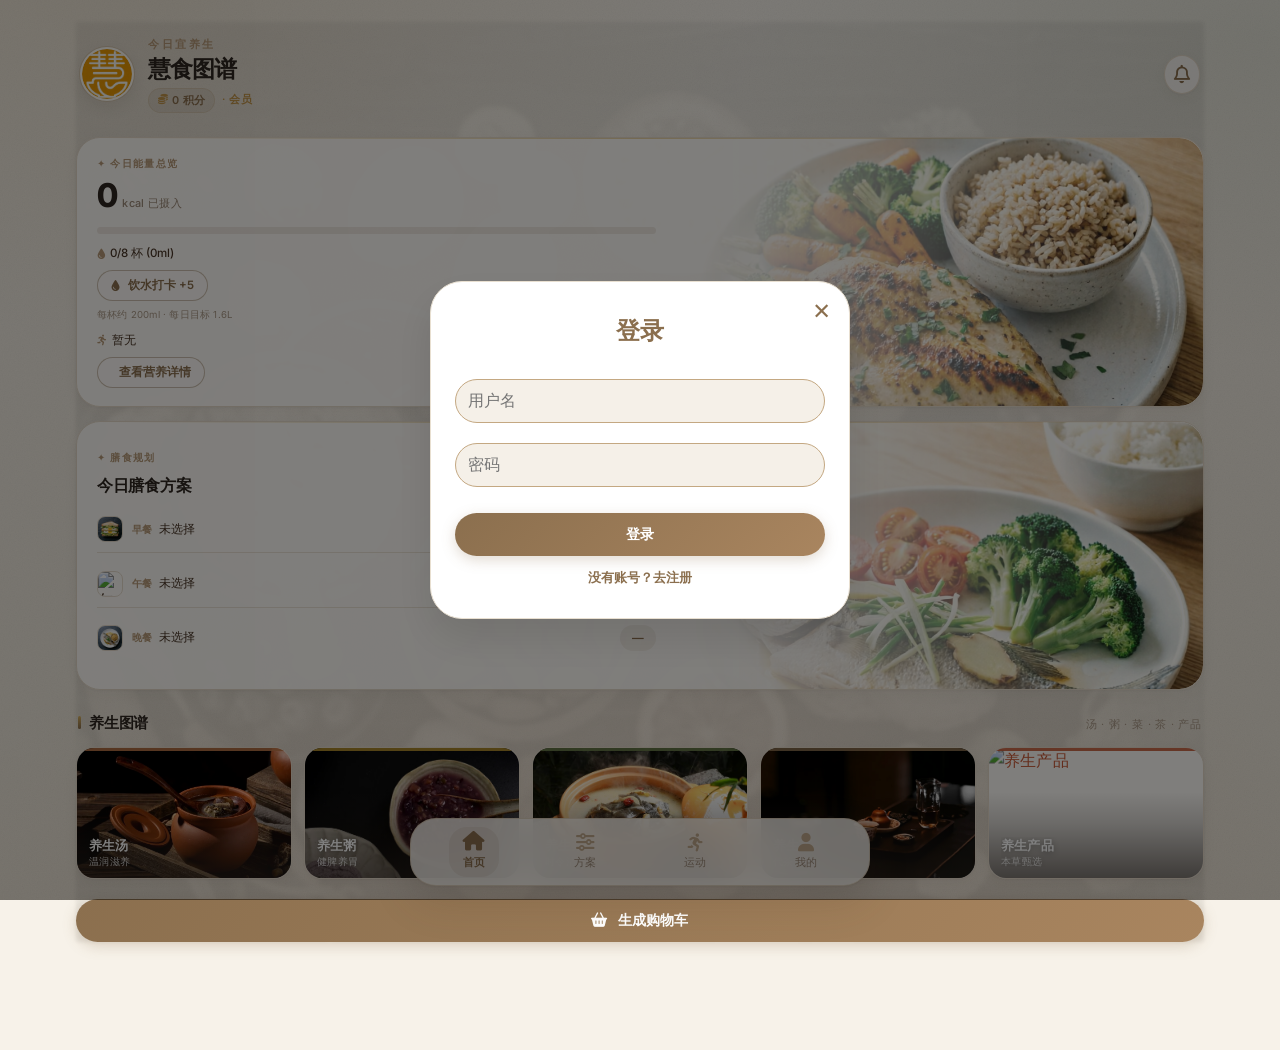
==== commit f405e959: "feat: 慧食图谱 · AI 饮食管理与健康推荐平台 基于 Flask + MySQL + DeepSeek 的本地饮食健康管理平台。  - 三餐推荐：内置 180+ 条食谱知识库，按体质/口味/忌" ====
--- a/templates/index.html
+++ b/templates/index.html
@@ -1,76 +1,135 @@
-<!DOCTYPE html>
+﻿<!DOCTYPE html>
 <html lang="zh">
 <head>
     <meta charset="UTF-8">
-    <meta name="viewport" content="width=device-width, initial-scale=1.0, maximum-scale=1.0, user-scalable=yes, viewport-fit=cover">
+<meta name="viewport" content="width=device-width, initial-scale=1.0, viewport-fit=cover">
     <title>慧食图谱 · 智能膳食健康平台</title>
     <link rel="icon" type="image/jpeg" href="/static/images/profile.jpg">
     <link rel="preconnect" href="https://fonts.googleapis.com">
     <link rel="preconnect" href="https://fonts.gstatic.com" crossorigin>
     <link href="https://fonts.googleapis.com/css2?family=Inter:opsz,wght@14..32,400;14..32,500;14..32,600;14..32,700&display=swap" rel="stylesheet">
     <link rel="stylesheet" href="https://cdnjs.cloudflare.com/ajax/libs/font-awesome/6.0.0-beta3/css/all.min.css">
-    <script src="https://cdn.jsdelivr.net/npm/echarts@5.5.0/dist/echarts.min.js">
-    </script>
-    <style>
+   <script src="/static/js/echarts.min.js"></script>
+    <script src="/static/js/marked.min.js"></script>
+   <style>
         * {
             margin: 0;
             padding: 0;
             box-sizing: border-box;
         }
 
+        /* ================= 设计令牌 ================= */
+        :root {
+            --paper: #F7F2E9;
+            --paper-deep: #EFE7D9;
+            --ink: #2E2620;
+            --ink-soft: #4A3728;
+            --clay: #8B6F4E;
+            --clay-light: #B79A78;
+            --line: #E5DACA;
+            --line-strong: #CBB79A;
+            --gold: #C2954A;
+            --gold-bright: #D9B25F;
+            --terra: #C15F3C;
+            --jade: #6F8360;
+            --shadow-sm: 0 1px 2px rgba(74, 55, 40, .04), 0 4px 14px rgba(74, 55, 40, .05);
+            --shadow-md: 0 2px 6px rgba(74, 55, 40, .05), 0 14px 34px rgba(74, 55, 40, .09);
+            --shadow-lg: 0 6px 18px rgba(74, 55, 40, .08), 0 30px 60px rgba(74, 55, 40, .14);
+            --ease: cubic-bezier(.22, .9, .3, 1);
+        }
+
         body {
-            background: #F5F0E8;
-            /* 宣纸白 */
-            font-family: 'Inter', sans-serif;
-            color: #4A3728;
-            /* 深褐字 */
-            line-height: 1.5;
+            background-color: var(--paper);
+            background-image:
+                radial-gradient(1100px 620px at 8% -6%, rgba(201, 166, 110, .20), transparent 62%),
+                radial-gradient(900px 560px at 98% 4%, rgba(111, 131, 96, .13), transparent 58%),
+                radial-gradient(1200px 800px at 50% 110%, rgba(193, 95, 60, .10), transparent 62%),
+                linear-gradient(180deg, #FAF6EE 0%, #F6F0E5 42%, #F2EBDD 100%);
+            background-attachment: fixed;
+            font-family: 'Inter', 'PingFang SC', 'Microsoft YaHei', system-ui, -apple-system, sans-serif;
+            color: var(--ink-soft);
+            line-height: 1.55;
             min-height: 100vh;
+            -webkit-font-smoothing: antialiased;
+            text-rendering: optimizeLegibility;
+        }
+
+        /* 极细宣纸颗粒，让浅色背景不发空 */
+        body::after {
+            content: '';
+            position: fixed;
+            inset: 0;
+            pointer-events: none;
+            z-index: 0;
+            opacity: .35;
+            background-image: url("data:image/svg+xml,%3Csvg xmlns='http://www.w3.org/2000/svg' width='180' height='180'%3E%3Cfilter id='n'%3E%3CfeTurbulence type='fractalNoise' baseFrequency='0.85' numOctaves='3' stitchTiles='stitch'/%3E%3CfeColorMatrix type='saturate' values='0'/%3E%3C/filter%3E%3Crect width='180' height='180' filter='url(%23n)' opacity='0.32'/%3E%3C/svg%3E");
         }
 
         ::-webkit-scrollbar {
-            width: 6px;
-            height: 6px;
+            width: 7px;
+            height: 7px;
         }
 
         ::-webkit-scrollbar-track {
-            background: #F5F0E8;
+            background: transparent;
         }
 
         ::-webkit-scrollbar-thumb {
-            background: #C4A882;
+            background: rgba(139, 111, 78, .28);
             border-radius: 8px;
         }
 
+        ::-webkit-scrollbar-thumb:hover {
+            background: rgba(139, 111, 78, .45);
+        }
+
         .app-container {
-            max-width: 1400px;
+            max-width: 1180px;
             margin: 0 auto;
             background: transparent;
             min-height: 100vh;
             display: flex;
             flex-direction: column;
             position: relative;
+            z-index: 1;
         }
 
         .app-content {
             flex: 1;
-            padding: 20px 24px 88px;
+            padding: 22px 26px 104px;
             position: relative;
             z-index: 1;
         }
 
         /* ========= 页面背景图层 ========= */
         .page-view {
-            display: none;
-            animation: fadeIn 0.2s ease;
+            display: block;
+            opacity: 0;
+            pointer-events: none;
+            position: absolute;
+            top: 0;
+            left: 0;
+            width: 100%;
+            height: 0;
+            overflow: hidden;
+        }
+
+        .page-view.active {
+            opacity: 1;
+            pointer-events: auto;
             position: relative;
-        }
-
-        .page-view.active {
-            display: block;
-        }
-
-        /* 固定背景图层，调整为很淡的宣纸底纹 */
+            z-index: 1;
+            height: auto;
+            overflow: visible;
+            animation: pageIn .5s var(--ease) both;
+        }
+
+        @keyframes pageIn {
+            from { opacity: 0; transform: translateY(10px); }
+            to   { opacity: 1; transform: translateY(0); }
+        }
+
+        /* 背景照片降饱和后作为「宣纸水印」，避免发白发脏 */
         .page-view::before {
             content: '';
             position: fixed;
@@ -81,11 +140,15 @@
             background-size: cover;
             background-position: center;
             background-repeat: no-repeat;
-            opacity: 0.05;
-            /* 降低图片干扰 */
+            opacity: 0;
+            transition: opacity 1.2s var(--ease);
             z-index: -2;
             pointer-events: none;
-            border-radius: 0;
+            filter: saturate(.10) contrast(.96) brightness(1.14) blur(2px);
+        }
+
+        .page-view.active::before {
+            opacity: .07;
         }
 
         #homePage::before {
@@ -123,21 +186,24 @@
             }
         }
 
-        /* 底部导航 - 新色彩 */
+        /* 底部导航 —— 悬浮胶囊 */
         .bottom-nav {
             position: fixed;
-            bottom: 0;
+            bottom: 14px;
             left: 50%;
             transform: translateX(-50%);
-            width: 100%;
-            max-width: 2000px;
-            background: #FFFFFF;
-            border-top: 1px solid #C4A882;
-            box-shadow: 0 -2px 12px rgba(0, 0, 0, 0.05);
+            width: calc(100% - 32px);
+            max-width: 460px;
+            background: rgba(253, 250, 244, .86);
+            -webkit-backdrop-filter: blur(18px) saturate(150%);
+            backdrop-filter: blur(18px) saturate(150%);
+            border: 1px solid rgba(203, 183, 154, .55);
+            border-radius: 26px;
+            box-shadow: 0 1px 2px rgba(74, 55, 40, .05), 0 16px 40px rgba(74, 55, 40, .16);
             display: flex;
             justify-content: space-around;
             align-items: center;
-            padding: 8px 10px 14px;
+            padding: 8px 8px;
             z-index: 9999;
         }
 
@@ -145,44 +211,50 @@
             display: flex;
             flex-direction: column;
             align-items: center;
-            gap: 4px;
-            font-size: 0.7rem;
+            gap: 3px;
+            font-size: 0.66rem;
             font-weight: 500;
-            color: #8C7B6B;
+            letter-spacing: .2px;
+            color: #9C8A78;
             cursor: pointer;
-            padding: 6px 10px;
-            border-radius: 40px;
-            transition: 0.2s;
+            padding: 6px 14px;
+            border-radius: 18px;
+            transition: all .28s var(--ease);
+            position: relative;
         }
 
         .nav-item i {
-            font-size: 1.3rem;
-            color: #C4A882;
+            font-size: 1.15rem;
+            color: #BFA88C;
+            transition: all .28s var(--ease);
         }
 
         .nav-item.active {
-            color: #8B6F4E;
-            font-weight: 600;
+            color: var(--clay);
+            font-weight: 700;
+            background: rgba(139, 111, 78, .10);
         }
 
         .nav-item.active i {
-            color: #8B6F4E;
+            color: var(--clay);
+            transform: translateY(-1px) scale(1.06);
         }
 
         .nav-item:active {
-            transform: scale(0.96);
+            transform: scale(0.94);
         }
 
         .screen-title {
             font-weight: 700;
-            font-size: 1.7rem;
-            margin: 0 0 18px;
-            color: #4A3728;
-            letter-spacing: -0.3px;
+            font-size: 1.55rem;
+            margin: 4px 0 20px;
+            color: var(--ink);
+            letter-spacing: -.6px;
             display: flex;
             align-items: center;
             justify-content: space-between;
             flex-wrap: wrap;
+            gap: 10px;
         }
 
         .label-tag {
@@ -197,80 +269,89 @@
 
         /* ========= 基础卡片样式 ========= */
         .info-card {
-            background: #FFFFFF;
+            background: rgba(255, 253, 249, .92);
+            border-radius: 20px;
+            padding: 18px 18px;
+            border: 1px solid var(--line);
+            margin-bottom: 14px;
+            box-shadow: var(--shadow-sm);
+            transition: box-shadow .3s var(--ease), border-color .3s var(--ease), transform .3s var(--ease);
+            position: relative;
+        }
+
+        .info-card:hover {
+            border-color: var(--line-strong);
+            box-shadow: var(--shadow-md);
+            transform: translateY(-1px);
+        }
+
+        /* ========= blend-card：图文融合主卡 ========= */
+        .blend-card,
+        .blend-card2 {
+            position: relative;
+            background: rgba(255, 253, 249, .94);
             border-radius: 24px;
-            padding: 18px 16px;
-            border: 1px solid #E8DFD0;
-            margin-bottom: 18px;
-            box-shadow: 0 2px 8px rgba(0, 0, 0, 0.03);
-            transition: 0.4s;
-            position: relative;
-        }
-
-        .info-card:hover {
-            border-color: #C4A882;
-            box-shadow: 0 4px 12px rgba(139, 111, 78, 0.08);
-        }
-
-        /* ========= blend-card 样式 ========= */
-        .blend-card {
-            position: relative;
-            background: #FFFFFF;
-            border-radius: 28px;
-            border: 1px solid #E8DFD0;
+            border: 1px solid var(--line);
             overflow: hidden;
             display: grid;
-            grid-template-columns: 0.4fr 0.6fr;
-            align-items: auto;
-            margin-bottom: 18px;
-            box-shadow: 0 4px 12px rgba(0, 0, 0, 0.03);
-            transition: transform 0.3s cubic-bezier(0.2, 0.9, 0.4, 1.1), box-shadow 0.35s ease, border-color 0.3s;
+            grid-template-columns: 1.06fr 0.94fr;
+            box-shadow: var(--shadow-sm);
+            transition: transform .42s var(--ease), box-shadow .42s var(--ease), border-color .42s var(--ease);
             cursor: default;
-        }
+            isolation: isolate;
+        }
+
         .blend-card2 {
-            position: relative;
-            background: #FFFFFF;
-            border-radius: 28px;
-            border: 1px solid #E8DFD0;
-            overflow: hidden;
-            display: grid;
-            grid-template-columns: 0.3fr 0.7fr;
-            align-items: auto;
-            margin-bottom: 18px;
-            box-shadow: 0 4px 12px rgba(0, 0, 0, 0.03);
-            transition: transform 0.3s cubic-bezier(0.2, 0.9, 0.4, 1.1), box-shadow 0.35s ease, border-color 0.3s;
-            cursor: default;
-        }
-
-        .blend-card:hover {
+            margin-bottom: 12px;
+        }
+
+        /* 顶部一条极细金色高光，提升质感 */
+        .blend-card::after,
+        .blend-card2::after {
+            content: '';
+            position: absolute;
+            top: 0;
+            left: 22px;
+            right: 22px;
+            height: 1px;
+            background: linear-gradient(90deg, transparent, rgba(217, 178, 95, .55), transparent);
+            pointer-events: none;
+            z-index: 4;
+        }
+
+        .blend-card:hover,
+        .blend-card2:hover {
             transform: translateY(-3px);
-            box-shadow: 0 8px 24px rgba(139, 111, 78, 0.1);
-            border-color: #C4A882;
-        }
-
-        .blend-card.clickable {
+            box-shadow: var(--shadow-md);
+            border-color: var(--line-strong);
+        }
+
+        .blend-card.clickable,
+        .blend-card2.clickable {
             cursor: pointer;
         }
 
         .blend-content {
             position: relative;
             z-index: 3;
-            padding: 22px 20px 24px 20px;
+            padding: 18px 18px 18px 20px;
             background: transparent;
-            border-radius: 28px 0 0 28px;
+            border-radius: 24px 0 0 24px;
             display: flex;
             flex-direction: column;
             justify-content: center;
+            gap: 7px;
+            min-width: 0;
         }
 
         .blend-image-half {
             position: relative;
             background-color: transparent;
-            border-radius: 0 28px 28px 0;
+            border-radius: 0 24px 24px 0;
             overflow: hidden;
             width: 100%;
             height: 100%;
-            min-height: 160px;
+            min-height: 130px;
         }
 
         .image-blend {
@@ -279,21 +360,22 @@
             background-size: cover;
             background-position: 50% center;
             background-repeat: no-repeat;
+            transform: scale(1.02);
+            transition: transform .8s var(--ease), filter .5s var(--ease);
+            filter: saturate(1.03) contrast(1.02);
             -webkit-mask-image: linear-gradient(to right,
                     rgba(0, 0, 0, 0) 0%,
-                    rgba(0, 0, 0, 0.02) 8%,
-                    rgba(0, 0, 0, 0.08) 18%,
-                    rgba(0, 0, 0, 0.25) 32%,
-                    rgba(0, 0, 0, 0.55) 50%,
-                    rgba(0, 0, 0, 0.82) 72%,
-                    rgba(0, 0, 0, 0.96) 88%,
+                    rgba(0, 0, 0, 0.02) 6%,
+                    rgba(0, 0, 0, 0.09) 16%,
+                    rgba(0, 0, 0, 0.26) 30%,
+                    rgba(0, 0, 0, 0.56) 48%,
+                    rgba(0, 0, 0, 0.84) 70%,
+                    rgba(0, 0, 0, 0.97) 88%,
                     rgba(0, 0, 0, 1) 100%);
             mask-image: linear-gradient(to right,
                     rgba(0, 0, 0, 0) 0%,
-                    rgba(0, 0, 0, 0.02) 8%,
-                    rgba(0, 0, 0, 0.08) 18%,
-                    rgba(0, 0, 0, 0.25) 32%,
-                    rgba(0, 0, 0, 0.55) 50%,
+                    rgba(0, 0, 0, 0.02) 6%,
+                    rgba(0, 0, 0, 0.09) 16%,
                     rgba(0, 0, 0, 0.82) 72%,
                     rgba(0, 0, 0, 0.96) 88%,
                     rgba(0, 0, 0, 1) 100%);
@@ -306,84 +388,120 @@
         }
 
         .image-blend.error-fallback {
-            background: radial-gradient(circle at 70% 30%, #E8DFD0, #CFC28B);
+            background:
+                radial-gradient(circle at 74% 26%, rgba(217, 178, 95, .40), transparent 58%),
+                radial-gradient(circle at 30% 82%, rgba(139, 111, 78, .30), transparent 62%),
+                linear-gradient(135deg, #EFE3CE 0%, #E2D2B4 100%);
             background-size: cover;
             position: relative;
         }
 
         .image-blend.error-fallback::before {
-            content: "📷";
+            content: "慧食图谱";
             position: absolute;
-            bottom: 14px;
-            right: 18px;
-            background: rgba(245, 240, 232, 0.8);
-            color: #8B6F4E;
+            bottom: 16px;
+            right: 20px;
+            background: rgba(250, 246, 238, .72);
+            color: rgba(139, 111, 78, .85);
             padding: 4px 12px;
             border-radius: 40px;
             font-size: 10px;
-            font-weight: 500;
-            backdrop-filter: blur(4px);
+            letter-spacing: 1.5px;
+            font-weight: 600;
+            -webkit-backdrop-filter: blur(6px);
+            backdrop-filter: blur(6px);
             pointer-events: none;
-            border: 0.5px solid rgba(139, 111, 78, 0.5);
+            border: 1px solid rgba(139, 111, 78, .22);
             z-index: 2;
         }
 
-        /* 响应式：移动端blend-card垂直排列 */
-        @media (max-width: 300px) {
-            .blend-card {
-                grid-template-columns: 1fr;
-                border-radius: 24px;
+        /* 响应式：移动端 */
+        @media (max-width: 640px) {
+            .app-content { padding: 14px 12px 96px; }
+            .screen-title { font-size: 1.28rem; margin: 2px 0 15px; letter-spacing: -.4px; }
+            .blend-card,
+            .blend-card2 {
+                grid-template-columns: 1.12fr 0.88fr;
+                border-radius: 18px;
             }
             .blend-content {
-                border-radius: 24px 24px 0 0;
-                padding: 18px 16px 16px 16px;
+                padding: 13px 12px 13px 14px;
+                border-radius: 18px 0 0 18px;
+                font-size: 0.78rem;
+                gap: 5px;
             }
             .blend-image-half {
-                border-radius: 0 0 24px 24px;
-                min-height: 200px;
-                height: auto;
-            }
-            .image-blend {
-                min-height: 200px;
-                background-position: 75% center;
-                -webkit-mask-image: linear-gradient(to right,
-                        rgba(0, 0, 0, 0) 0%,
-                        rgba(0, 0, 0, 0.05) 12%,
-                        rgba(0, 0, 0, 0.2) 28%,
-                        rgba(0, 0, 0, 0.5) 48%,
-                        rgba(0, 0, 0, 0.85) 75%,
-                        rgba(0, 0, 0, 1) 100%);
-                mask-image: linear-gradient(to right,
-                        rgba(0, 0, 0, 0) 0%,
-                        rgba(0, 0, 0, 0.05) 12%,
-                        rgba(0, 0, 0, 0.2) 28%,
-                        rgba(0, 0, 0, 0.5) 48%,
-                        rgba(0, 0, 0, 0.85) 75%,
-                        rgba(0, 0, 0, 1) 100%);
-            }
-        }
-
-        /* ========= 方案页blend-card特殊样式 ========= */
+                min-height: 92px;
+                border-radius: 0 18px 18px 0;
+            }
+            .image-blend { min-height: 92px; }
+            .btn-gold { font-size: 0.82rem; padding: 10px 12px; white-space: nowrap; }
+            .btn-outline-gold { font-size: 0.68rem; padding: 6px 10px; white-space: nowrap; }
+            .row-flex { margin-bottom: 4px; }
+            .water-countdown { font-size: 0.5rem !important; }
+            #homeWater { font-size: 0.6rem !important; }
+            .value-tag { font-size: 0.62rem; padding: 2px 8px; }
+            .meal-img { width: 60px; height: 60px; }
+            .health-snippet img { width: 34px; height: 34px; }
+            .health-snippet span { font-size: 0.65rem; }
+            .chat-head-sub {
+                white-space: nowrap;
+                overflow: hidden;
+                text-overflow: ellipsis;
+                max-width: 30vw;
+                font-size: .56rem;
+            }
+            .chat-head-avatar { width: 30px; height: 30px; font-size: .74rem; }
+            .chat-head-title { font-size: .8rem; }
+            .chat-head-actions { gap: 4px; }
+            .icon-btn { width: 27px; height: 27px; font-size: .62rem; }
+            .chat-head-info { gap: 8px; }
+            .field-grid { grid-template-columns: 1fr; gap: 10px; }
+            .info-card { padding: 14px 13px; border-radius: 16px; }
+            .nav-item { font-size: 0.6rem; padding: 5px 10px; }
+            .nav-item i { font-size: 1.02rem; }
+            .bottom-nav { bottom: 10px; width: calc(100% - 20px); max-width: none; border-radius: 22px; padding: 6px 6px; }
+            .dish-grid { grid-template-columns: repeat(auto-fill, minmax(90px, 1fr)); }
+            .full-list-grid { grid-template-columns: repeat(auto-fill, minmax(130px, 1fr)); }
+            .exercise-plan-grid { grid-template-columns: repeat(auto-fill, minmax(120px, 1fr)); }
+            .stats-row { flex-wrap: wrap; gap: 6px; }
+            .timer-big { font-size: 1.6rem; padding: 6px 12px; }
+            .plan-blend-card .blend-content { padding: 10px 10px 10px 10px; gap: 4px; }
+            .plan-blend-card .blend-content .plan-icon { font-size: 1.4rem; margin-bottom: 2px; }
+            .plan-blend-card .blend-content .plan-label { font-size: 0.85rem; }
+            .plan-blend-card .blend-content .plan-sub {
+                font-size: 0.65rem; display: -webkit-box; -webkit-line-clamp: 2;
+                -webkit-box-orient: vertical; overflow: hidden; line-height: 1.3;
+            }
+        }
+
+        /* ========= 方案页 blend-card ========= */
         .plan-blend-card .blend-content {
             padding: 20px 18px;
             gap: 6px;
         }
 
         .plan-blend-card .blend-content .plan-icon {
-            font-size: 2rem;
-            margin-bottom: 4px;
-            color: #8B6F4E;
-        }
-
+            font-size: 1.9rem;
+            margin-bottom: 2px;
+            color: var(--clay);
+        }
+
+        .plan-title-row {
+            display: flex; align-items: center; gap: 10px;
+        }
+        .plan-title-row .plan-icon { margin-bottom: 0; }
         .plan-blend-card .blend-content .plan-label {
             font-weight: 700;
-            font-size: 1.1rem;
-            color: #4A3728;
+            font-size: 0.94rem;
+            color: var(--ink);
+            letter-spacing: -.2px;
         }
 
         .plan-blend-card .blend-content .plan-sub {
-            font-size: 0.75rem;
+            font-size: 0.76rem;
             color: #8C7B6B;
+            line-height: 1.5;
         }
 
         /* 保留原有组件样式 */
@@ -397,47 +515,56 @@
         }
 
         .progress-bar-bg {
-            background: #E8DFD0;
-            height: 8px;
+            background: rgba(139, 111, 78, .13);
+            height: 7px;
             border-radius: 20px;
-            margin: 12px 0 8px;
+            margin: 6px 0 4px;
             overflow: hidden;
         }
 
         .progress-fill {
-            background: linear-gradient(90deg, #8B6F4E, #C4A882);
-            height: 8px;
+            background: linear-gradient(90deg, var(--clay), var(--gold-bright));
+            height: 7px;
             border-radius: 20px;
             width: 0%;
-            transition: width 0.3s;
+            transition: width .6s var(--ease);
+            box-shadow: 0 0 12px rgba(217, 178, 95, .5);
         }
 
         .btn-gold {
-            background: #8B6F4E;
+            background: linear-gradient(135deg, #8B6F4E 0%, #A9855F 100%);
             color: #FFFFFF;
             border: none;
             border-radius: 60px;
             padding: 12px 18px;
             font-weight: 600;
             font-size: 0.9rem;
+            letter-spacing: .2px;
             display: inline-flex;
             align-items: center;
             justify-content: center;
             gap: 10px;
             cursor: pointer;
-            box-shadow: 0 4px 12px rgba(139, 111, 78, 0.25);
+            box-shadow: 0 4px 14px rgba(139, 111, 78, .26);
+            transition: all .3s var(--ease);
             width: 100%;
+            font-family: inherit;
+        }
+
+        .btn-gold:hover {
+            box-shadow: 0 8px 22px rgba(139, 111, 78, .32);
+            transform: translateY(-1px);
         }
 
         .btn-gold:active {
             transform: scale(0.97);
-            background: #A0785A;
+            background: #7A6143;
         }
 
         .btn-outline-gold {
-            background: transparent;
-            border: 1.5px solid #8B6F4E;
-            color: #8B6F4E;
+            background: rgba(255, 253, 249, .7);
+            border: 1.5px solid rgba(139, 111, 78, .42);
+            color: var(--clay);
             border-radius: 60px;
             padding: 10px 18px;
             font-weight: 600;
@@ -447,12 +574,14 @@
             gap: 8px;
             cursor: pointer;
             justify-content: center;
+            transition: all .28s var(--ease);
+            font-family: inherit;
         }
 
         .btn-outline-gold:hover {
-            background: rgba(139, 111, 78, 0.1);
-            border-color: #C4A882;
-            color: #4A3728;
+            background: rgba(139, 111, 78, .09);
+            border-color: var(--clay);
+            color: var(--ink);
         }
 
         .meal-item {
@@ -460,17 +589,27 @@
             justify-content: space-between;
             align-items: center;
             padding: 10px 0;
-            border-bottom: 1px solid #E8DFD0;
+            border-bottom: 1px solid rgba(229, 218, 202, .7);
             cursor: pointer;
+            transition: padding .25s var(--ease);
+        }
+
+        .meal-item:last-child {
+            border-bottom: none;
+        }
+
+        .meal-item:hover {
+            padding-left: 4px;
         }
 
         .meal-kcal {
-            font-size: 0.75rem;
-            background: #F5F0E8;
+            font-size: 0.73rem;
+            background: rgba(139, 111, 78, .09);
             padding: 4px 12px;
             border-radius: 40px;
-            color: #8B6F4E;
-            font-weight: 500;
+            color: var(--clay);
+            font-weight: 600;
+            white-space: nowrap;
         }
 
         .user-row {
@@ -480,18 +619,105 @@
             margin-bottom: 24px;
         }
 
+        /* ========= 首页 hero 区 ========= */
+        .home-hero {
+            display: flex;
+            align-items: center;
+            gap: 14px;
+            padding: 14px 4px 18px;
+            margin-bottom: 6px;
+            position: relative;
+        }
+
+        .home-hero-text {
+            flex: 1;
+            min-width: 0;
+        }
+
+        .home-hero-greet {
+            font-size: .68rem;
+            letter-spacing: 2.6px;
+            color: var(--clay-light);
+            font-weight: 600;
+            text-transform: uppercase;
+            margin-bottom: 3px;
+        }
+
+        .home-hero-name {
+            font-size: 1.42rem;
+            font-weight: 800;
+            color: var(--ink);
+            letter-spacing: -.9px;
+            line-height: 1.15;
+        }
+
+        .home-hero-meta {
+            display: flex;
+            align-items: center;
+            gap: 7px;
+            margin-top: 6px;
+            flex-wrap: wrap;
+        }
+
+        .home-points-chip {
+            display: inline-flex;
+            align-items: center;
+            gap: 4px;
+            font-size: .68rem;
+            font-weight: 600;
+            color: var(--clay);
+            background: rgba(139, 111, 78, .10);
+            border: 1px solid rgba(203, 183, 154, .45);
+            padding: 3px 9px;
+            border-radius: 20px;
+        }
+
+        .home-points-chip i {
+            font-size: .62rem;
+            color: var(--gold);
+        }
+
+        .home-member-chip {
+            font-size: .66rem;
+            color: var(--gold);
+            font-weight: 600;
+            letter-spacing: .5px;
+        }
+
+        .home-bell {
+            font-size: 1.15rem;
+            color: var(--clay);
+            cursor: pointer;
+            padding: 9px;
+            border-radius: 50%;
+            background: rgba(255, 253, 249, .78);
+            border: 1px solid rgba(203, 183, 154, .45);
+            box-shadow: var(--shadow-sm);
+            transition: all .3s var(--ease);
+            flex-shrink: 0;
+        }
+
+        .home-bell:hover {
+            color: var(--ink);
+            transform: translateY(-1px);
+            box-shadow: var(--shadow-md);
+        }
+
         .avatar {
-            width: 70px;
-            height: 70px;
-            border-radius: 70px;
+            width: 54px;
+            height: 54px;
+            border-radius: 50%;
             display: flex;
             align-items: center;
             justify-content: center;
             font-weight: 600;
-            font-size: 1.6rem;
-            color: #8B6F4E;
-            border: 2px solid #C4A882;
+            font-size: 1.3rem;
+            color: var(--clay);
+            border: 2px solid rgba(255, 253, 249, .9);
             overflow: hidden;
+            box-shadow: 0 0 0 1px rgba(203, 183, 154, .6), 0 6px 16px rgba(74, 55, 40, .10);
+            flex-shrink: 0;
+            background: var(--paper-deep);
         }
 
         .avatar img {
@@ -499,6 +725,157 @@
             height: 100%;
             object-fit: cover;
             border-radius: 50%;
+        }
+
+        /* ========= 卡片内部排版元件 ========= */
+        .card-eyebrow {
+            font-size: .62rem;
+            font-weight: 700;
+            color: var(--clay-light);
+            letter-spacing: 1.4px;
+            text-transform: uppercase;
+        }
+
+        .card-headline {
+            font-weight: 700;
+            font-size: 1rem;
+            color: var(--ink);
+            letter-spacing: -.3px;
+            margin-bottom: 2px;
+        }
+
+        .calorie-headline {
+            display: flex;
+            align-items: baseline;
+            gap: 6px;
+            margin: 1px 0 2px;
+        }
+
+        .calorie-number {
+            font-size: 2.05rem;
+            font-weight: 800;
+            color: var(--ink);
+            letter-spacing: -1.6px;
+            line-height: 1;
+            font-variant-numeric: tabular-nums;
+        }
+
+        .calorie-unit {
+            font-size: .68rem;
+            color: #9C8A78;
+            font-weight: 500;
+            letter-spacing: .3px;
+        }
+
+        .mini-stat-row {
+            display: flex;
+            align-items: center;
+            justify-content: space-between;
+            gap: 8px;
+            flex-wrap: wrap;
+        }
+
+        .mini-stat {
+            display: inline-flex;
+            align-items: center;
+            gap: 5px;
+            font-size: .72rem;
+            color: var(--ink-soft);
+            font-weight: 500;
+        }
+
+        .mini-stat i {
+            font-size: .68rem;
+            color: var(--clay-light);
+        }
+
+        .mini-stat-time {
+            font-size: .6rem;
+            color: var(--clay);
+            font-weight: 600;
+            font-variant-numeric: tabular-nums;
+        }
+
+        .hint-line {
+            font-size: .6rem;
+            color: #AB9A88;
+            letter-spacing: .2px;
+        }
+
+        .btn-compact {
+            padding: 7px 13px;
+            font-size: .72rem;
+            width: auto;
+            align-self: flex-start;
+            border-radius: 30px;
+        }
+
+        .meal-thumb {
+            width: 26px;
+            height: 26px;
+            border-radius: 8px;
+            object-fit: cover;
+            margin-right: 9px;
+            flex-shrink: 0;
+            border: 1px solid rgba(229, 218, 202, .9);
+        }
+
+        .meal-name-wrap {
+            flex: 1;
+            display: flex;
+            align-items: baseline;
+            gap: 6px;
+            min-width: 0;
+        }
+
+        .meal-tag {
+            font-size: .64rem;
+            color: var(--clay-light);
+            font-weight: 600;
+            letter-spacing: .3px;
+            flex-shrink: 0;
+        }
+
+        .meal-name {
+            font-size: .74rem;
+            color: var(--ink-soft);
+            font-weight: 500;
+            white-space: nowrap;
+            overflow: hidden;
+            text-overflow: ellipsis;
+        }
+
+        /* ========= 小节标题 ========= */
+        .section-head {
+            display: flex;
+            align-items: baseline;
+            justify-content: space-between;
+            gap: 10px;
+            margin: 22px 2px 12px;
+        }
+
+        .section-title {
+            font-size: .92rem;
+            font-weight: 700;
+            color: var(--ink);
+            letter-spacing: -.2px;
+        }
+
+        .section-title::before {
+            content: '';
+            display: inline-block;
+            width: 3px;
+            height: 13px;
+            border-radius: 3px;
+            background: linear-gradient(180deg, var(--gold-bright), var(--clay));
+            margin-right: 8px;
+            vertical-align: -1px;
+        }
+
+        .section-sub {
+            font-size: .66rem;
+            color: #AB9A88;
+            letter-spacing: .8px;
         }
 
         .gold-link {
@@ -567,13 +944,126 @@
             margin: 8px 0;
         }
 
+        .body-score-panel {
+            margin-top: 12px;
+            padding: 18px 14px;
+            background: #FDF9F3;
+            border: 1px solid #E8DFD0;
+            border-radius: 24px;
+        }
+
+        .body-score-title {
+            font-weight: 700;
+            font-size: 1rem;
+            color: #4A3728;
+            margin-bottom: 12px;
+            text-align: center;
+        }
+
+        .body-score-grid {
+            display: grid;
+            grid-template-columns: repeat(2, minmax(0, 1fr));
+            gap: 12px;
+        }
+
+        .body-score-item {
+            display: flex;
+            flex-direction: column;
+            align-items: center;
+            min-width: 0;
+        }
+
+        .body-ring {
+            width: 98px;
+            height: 98px;
+            border-radius: 50%;
+            display: grid;
+            place-items: center;
+            flex: 0 0 auto;
+        }
+
+        .body-ring-inner {
+            width: 72px;
+            height: 72px;
+            border-radius: 50%;
+            background: #FFFFFF;
+            display: flex;
+            flex-direction: column;
+            align-items: center;
+            justify-content: center;
+            box-shadow: inset 0 0 0 1px #E8DFD0;
+        }
+
+        .body-ring-dual-inner {
+            width: 78px;
+            height: 78px;
+            border-radius: 50%;
+            display: grid;
+            place-items: center;
+        }
+
+        .body-ring-core {
+            width: 60px;
+            height: 60px;
+            border-radius: 50%;
+            background: #FFFFFF;
+            display: flex;
+            flex-direction: column;
+            align-items: center;
+            justify-content: center;
+            box-shadow: inset 0 0 0 1px #E8DFD0;
+        }
+
+        .body-ring-dual .body-ring-value {
+            font-size: 1.05rem;
+        }
+
+        .body-ring-dual .body-ring-label {
+            font-size: 0.62rem;
+        }
+
+        .body-ring-value {
+            font-size: 1.25rem;
+            font-weight: 800;
+            color: #4A3728;
+            line-height: 1;
+        }
+
+        .body-ring-label {
+            font-size: 0.68rem;
+            color: #8C7B6B;
+            margin-top: 4px;
+        }
+
+        .body-ring-level {
+            font-size: 0.58rem;
+            color: #8B6F4E;
+            font-weight: 600;
+            margin-top: 2px;
+        }
+
+        .body-score-desc {
+            margin-top: 8px;
+            font-size: 0.72rem;
+            color: #6F5B48;
+            text-align: center;
+            line-height: 1.4;
+            min-height: 2.8em;
+        }
+
+        @media (min-width: 700px) {
+            .body-score-grid {
+                grid-template-columns: repeat(4, minmax(0, 1fr));
+            }
+        }
+
         .value-tag {
             background: #F5F0E8;
             color: #8B6F4E;
             font-weight: 500;
-            padding: 4px 12px;
+            padding: 3px 10px;
             border-radius: 40px;
-            font-size: 0.75rem;
+            font-size: 0.68rem;
             display: inline-block;
             border: 1px solid #C4A882;
         }
@@ -581,59 +1071,153 @@
         .chat-panel {
             display: flex;
             flex-direction: column;
-            height: 500px;
-            margin-top: 12px;
-            border: 1px solid #C4A882;
-            border-radius: 24px;
+            min-height: 380px;
+            max-height: 620px;
+            transition: max-height 0.3s ease;
+            margin-top: 14px;
+            border: 1px solid var(--line);
+            border-radius: 22px;
             overflow: hidden;
-            background: #FFFFFF;
+            background: rgba(255, 253, 249, .96);
+            box-shadow: var(--shadow-sm);
+        }
+
+        .chat-panel.fullscreen {
+            position: fixed;
+            inset: 0;
+            z-index: 10000;
+            width: 100%;
+            height: 100%;
+            max-height: none;
+            margin: 0;
+            border: 0;
+            border-radius: 0;
+        }
+
+        .chat-panel.fullscreen .chat-panel-messages {
+            flex: 1 1 auto;
+            min-height: 0;
+            padding-bottom: 200px;
+        }
+
+        .chat-panel.fullscreen .chat-panel-input {
+            position: fixed;
+            left: 0;
+            right: 0;
+            bottom: 76px;
+            z-index: 10001;
+            border-top: 1px solid var(--line);
+            background: rgba(253, 250, 244, .96);
+            -webkit-backdrop-filter: blur(14px);
+            backdrop-filter: blur(14px);
+        }
+
+        .chat-panel.fullscreen .chat-presets {
+            position: fixed;
+            left: 0;
+            right: 0;
+            bottom: 140px;
+            z-index: 10001;
+            padding: 8px 12px;
+            background: rgba(253, 250, 244, .96);
+            -webkit-backdrop-filter: blur(14px);
+            backdrop-filter: blur(14px);
+            border-top: 1px solid var(--line);
         }
 
         .chat-panel-header {
-            padding: 10px 16px;
-            background: #F5F0E8;
-            border-bottom: 1px solid #C4A882;
+            padding: 12px 16px;
+            background: linear-gradient(180deg, rgba(247, 242, 233, .9), rgba(253, 250, 244, .9));
+            border-bottom: 1px solid var(--line);
             display: flex;
             align-items: center;
             gap: 8px;
-            color: #4A3728;
+            color: var(--ink);
+            font-weight: 600;
+            font-size: .88rem;
         }
 
         .chat-panel-messages {
             flex: 1;
             overflow-y: auto;
-            padding: 12px;
+            padding: 16px 14px;
             display: flex;
             flex-direction: column;
-            gap: 10px;
-            background: #FDF9F3;
+            gap: 12px;
+            background: transparent;
         }
 
         .chat-bubble {
-            max-width: 80%;
-            padding: 8px 12px;
+            max-width: 82%;
+            padding: 10px 14px;
             border-radius: 16px;
             font-size: 0.85rem;
-            line-height: 1.4;
+            line-height: 1.62;
             word-break: break-word;
         }
 
         .chat-bubble.user {
             align-self: flex-end;
-            background: #8B6F4E;
+            background: linear-gradient(135deg, #8B6F4E, #A9855F);
             color: #FFFFFF;
-            border-bottom-right-radius: 4px;
+            border-bottom-right-radius: 5px;
+            box-shadow: 0 3px 10px rgba(139, 111, 78, .22);
         }
 
         .chat-bubble.ai {
             align-self: flex-start;
-            background: #FFFFFF;
-            border: 1px solid #C4A882;
+            background: rgba(255, 253, 249, .98);
+            border: 1px solid var(--line);
+            color: var(--ink-soft);
+            border-bottom-left-radius: 5px;
+            box-shadow: var(--shadow-sm);
+        }
+
+        /* ── Markdown 渲染样式（marked.js 输出）── */
+        .chat-bubble h1, .chat-bubble h2, .chat-bubble h3, .chat-bubble h4 {
+            margin: 8px 0 4px;
+            font-size: 0.95rem;
+            font-weight: 700;
+        }
+        .chat-bubble.user h1, .chat-bubble.user h2, .chat-bubble.user h3, .chat-bubble.user h4 {
+            color: #FFF;
+        }
+        .chat-bubble.ai h1, .chat-bubble.ai h2, .chat-bubble.ai h3, .chat-bubble.ai h4 {
             color: #4A3728;
-            border-bottom-left-radius: 4px;
-        }
-
-        .chat-typing {
+        }
+        .chat-bubble p { margin: 2px 0; }
+        .chat-bubble ul, .chat-bubble ol {
+            margin: 4px 0;
+            padding-left: 18px;
+        }
+        .chat-bubble li { margin: 2px 0; }
+        .chat-bubble strong { font-weight: 700; }
+        .chat-bubble em { font-style: italic; }
+        .chat-bubble code {
+            background: rgba(0,0,0,0.06);
+            padding: 1px 5px;
+            border-radius: 3px;
+            font-size: 0.8rem;
+            font-family: 'Courier New', monospace;
+        }
+        .chat-bubble.user code { background: rgba(255,255,255,0.2); color: #FFF; }
+        .chat-bubble hr {
+            border: none;
+            border-top: 1px solid rgba(0,0,0,0.1);
+            margin: 8px 0;
+        }
+        .chat-bubble.user hr { border-top-color: rgba(255,255,255,0.3); }
+        .chat-bubble blockquote {
+            border-left: 3px solid #C4A882;
+            padding-left: 10px;
+            margin: 4px 0;
+            opacity: 0.85;
+        }
+        .chat-bubble.user blockquote { border-left-color: rgba(255,255,255,0.5); }
+        .chat-bubble a { color: #8B6F4E; text-decoration: underline; }
+        .chat-bubble.user a { color: #FFE0B2; }
+
+       .chat-typing {
             align-self: flex-start;
             display: flex;
             gap: 4px;
@@ -675,41 +1259,3811 @@
         .chat-panel-input {
             display: flex;
             gap: 8px;
-            padding: 8px 12px;
-            border-top: 1px solid #C4A882;
-            background: #F5F0E8;
+            padding: 10px 12px;
+            border-top: 1px solid var(--line);
+            background: rgba(253, 250, 244, .96);
+            align-items: center;
         }
 
         .chat-panel-input input {
             flex: 1;
-            padding: 10px 16px;
+            padding: 11px 18px;
             border-radius: 30px;
-            border: 1px solid #C4A882;
-            font-size: 0.9rem;
-            background: #FFFFFF;
-            color: #4A3728;
+            border: 1px solid var(--line-strong);
+            font-size: 0.88rem;
+            background: #FFFDF9;
+            color: var(--ink);
             outline: none;
+            font-family: inherit;
+            transition: all .25s var(--ease);
+        }
+
+        .chat-panel-input input::placeholder {
+            color: #B8A996;
+        }
+
+        .chat-panel-input input:focus {
+            border-color: var(--clay);
+            box-shadow: 0 0 0 3px rgba(139, 111, 78, .10);
         }
 
         .chat-panel-input button {
-            background: #8B6F4E;
+            background: linear-gradient(135deg, #8B6F4E, #A9855F);
             color: #FFFFFF;
             border: none;
-            width: 40px;
-            height: 40px;
+            width: 42px;
+            height: 42px;
+            flex-shrink: 0;
             border-radius: 50%;
             display: flex;
             align-items: center;
             justify-content: center;
             cursor: pointer;
+            box-shadow: 0 4px 12px rgba(139, 111, 78, .28);
+            transition: all .25s var(--ease);
+        }
+
+        .chat-panel-input button:hover {
+            transform: scale(1.05);
+            box-shadow: 0 6px 18px rgba(139, 111, 78, .34);
+        }
+
+        .chat-panel-input button:active {
+            transform: scale(0.94);
+        }
+
+        .chat-presets {
+            display: flex;
+            flex-wrap: nowrap;
+            gap: 8px;
+            padding: 10px 12px;
+            background: rgba(251, 246, 237, .8);
+            border-top: 1px solid rgba(229, 218, 202, .6);
+        }
+
+        .chat-preset {
+            flex: 1;
+            display: flex;
+            align-items: center;
+            justify-content: center;
+            gap: 6px;
+            border: 1px solid rgba(203, 183, 154, .55);
+            background: rgba(255, 253, 249, .9);
+            color: #6F5B48;
+            border-radius: 14px;
+            padding: 9px 8px;
+            font-size: 0.72rem;
+            font-weight: 500;
+            cursor: pointer;
+            text-align: center;
+            white-space: nowrap;
+            overflow: hidden;
+            transition: all .28s var(--ease);
+            font-family: inherit;
+        }
+
+        .chat-preset i {
+            color: var(--clay-light);
+            font-size: .78rem;
+            transition: color .28s var(--ease);
+        }
+
+        .chat-preset:hover {
+            background: #FFFFFF;
+            border-color: var(--clay-light);
+            color: var(--ink);
+            transform: translateY(-1px);
+            box-shadow: 0 4px 12px rgba(139, 111, 78, .12);
+        }
+
+        .chat-preset:hover i {
+            color: var(--clay);
+        }
+
+        .chat-preset:active {
+            transform: scale(0.97);
+        }
+
+        /* 聊天空状态引导 */
+        .chat-empty {
+            display: flex;
+            flex-direction: column;
+            align-items: center;
+            justify-content: center;
+            gap: 10px;
+            padding: 34px 20px;
+            text-align: center;
+            height: 100%;
+            min-height: 230px;
+        }
+
+        .chat-empty-mark {
+            width: 54px;
+            height: 54px;
+            border-radius: 50%;
+            display: flex;
+            align-items: center;
+            justify-content: center;
+            font-size: 1.4rem;
+            color: var(--clay);
+            background: radial-gradient(circle at 35% 30%, rgba(217, 178, 95, .30), rgba(139, 111, 78, .10));
+            border: 1px solid rgba(203, 183, 154, .5);
+            box-shadow: 0 6px 18px rgba(139, 111, 78, .10);
+        }
+
+        .chat-empty-title {
+            font-weight: 700;
+            font-size: .95rem;
+            color: var(--ink);
+            letter-spacing: -.2px;
+        }
+
+        .chat-empty-desc {
+            font-size: .76rem;
+            color: #9C8A78;
+            line-height: 1.6;
+            max-width: 340px;
+        }
+
+        .chat-empty-tips {
+            display: flex;
+            flex-wrap: wrap;
+            gap: 6px;
+            justify-content: center;
+            margin-top: 2px;
+        }
+
+        .chat-empty-tips span {
+            font-size: .68rem;
+            padding: 3px 10px;
+            border-radius: 20px;
+            background: rgba(139, 111, 78, .07);
+            color: var(--clay);
+            border: 1px solid rgba(203, 183, 154, .4);
+        }
+
+        /* 正在输入 */
+        .chat-typing {
+            display: inline-flex;
+            align-items: center;
+            gap: 4px;
+            padding: 12px 16px;
+            align-self: flex-start;
+            background: rgba(255, 253, 249, .98);
+            border: 1px solid var(--line);
+            border-radius: 16px;
+            border-bottom-left-radius: 5px;
+            box-shadow: var(--shadow-sm);
+        }
+
+        .chat-typing span {
+            width: 5px;
+            height: 5px;
+            border-radius: 50%;
+            background: var(--clay-light);
+            display: inline-block;
+            animation: typingBlink 1.2s infinite ease-in-out;
+        }
+
+        .chat-typing span:nth-child(2) { animation-delay: .18s; }
+        .chat-typing span:nth-child(3) { animation-delay: .36s; }
+
+        /* ── 方案页工具条 / 状态卡 ── */
+        .plan-toolbar {
+            display: flex;
+            gap: 8px;
+            flex-wrap: wrap;
+            margin-bottom: 12px;
+        }
+
+        .plan-status-card {
+            display: flex;
+            align-items: center;
+            justify-content: space-between;
+            gap: 14px;
+            padding: 14px 18px;
+        }
+
+        .plan-status-left {
+            min-width: 0;
+        }
+
+        .plan-status-text {
+            font-size: .84rem;
+            color: var(--ink-soft);
+            margin-top: 4px;
+            line-height: 1.55;
+        }
+
+        /* ── 聊天头部 ── */
+        .chat-head-info {
+            display: flex;
+            align-items: center;
+            gap: 10px;
+            min-width: 0;
+        }
+
+        .chat-head-avatar {
+            width: 34px;
+            height: 34px;
+            border-radius: 50%;
+            display: flex;
+            align-items: center;
+            justify-content: center;
+            font-size: .82rem;
+            color: var(--clay);
+            background: radial-gradient(circle at 35% 30%, rgba(217, 178, 95, .32), rgba(139, 111, 78, .12));
+            border: 1px solid rgba(203, 183, 154, .55);
+            flex-shrink: 0;
+        }
+
+        .chat-head-title {
+            font-size: .85rem;
+            font-weight: 700;
+            color: var(--ink);
+            letter-spacing: -.15px;
+        }
+
+        .chat-head-sub {
+            font-size: .6rem;
+            color: #B0A192;
+            margin-top: 1px;
+            letter-spacing: .1px;
+        }
+
+        .chat-head-actions {
+            display: flex;
+            gap: 5px;
+            flex-shrink: 0;
+        }
+
+        .icon-btn {
+            width: 30px;
+            height: 30px;
+            border-radius: 50%;
+            border: 1px solid rgba(203, 183, 154, .5);
+            background: rgba(255, 253, 249, .8);
+            color: var(--clay);
+            font-size: .68rem;
+            display: inline-flex;
+            align-items: center;
+            justify-content: center;
+            cursor: pointer;
+            transition: all .25s var(--ease);
+            font-family: inherit;
+        }
+
+        .icon-btn:hover {
+            background: #fff;
+            color: var(--ink);
+            border-color: var(--clay-light);
+            transform: translateY(-1px);
+        }
+
+        .icon-btn:active {
+            transform: scale(.94);
+        }
+
+        /* ── AI 舌诊卡（纯 CSS 视觉，替代错误照片）── */
+        .tongue-card-desc {
+            font-size: .75rem;
+            color: #8C7B6B;
+            line-height: 1.6;
+        }
+
+        .tongue-card-meta {
+            display: flex;
+            gap: 6px;
+            flex-wrap: wrap;
+            margin: 2px 0 6px;
+        }
+
+        .tongue-card-meta span {
+            font-size: .63rem;
+            color: var(--clay);
+            background: rgba(139, 111, 78, .07);
+            border: 1px solid rgba(203, 183, 154, .42);
+            padding: 3px 9px;
+            border-radius: 20px;
+            display: inline-flex;
+            align-items: center;
+            gap: 4px;
+        }
+
+        .tongue-card-meta i {
+            font-size: .58rem;
+            color: var(--gold);
+        }
+
+        .tongue-art {
+            position: relative;
+            width: 100%;
+            height: 100%;
+            min-height: 158px;
+            display: flex;
+            align-items: center;
+            justify-content: center;
+            overflow: hidden;
+            background:
+                radial-gradient(circle at 72% 24%, rgba(217, 178, 95, .30), transparent 58%),
+                radial-gradient(circle at 24% 80%, rgba(193, 95, 60, .18), transparent 60%),
+                linear-gradient(140deg, #F3E8D5 0%, #E7D5B8 100%);
+        }
+
+        .tongue-art::before {
+            content: '';
+            position: absolute;
+            inset: 0;
+            background-image:
+                repeating-linear-gradient(115deg, rgba(139, 111, 78, .06) 0 1px, transparent 1px 13px);
+            opacity: .8;
+            pointer-events: none;
+        }
+
+        .tongue-art-ring {
+            position: absolute;
+            width: 108px;
+            height: 108px;
+            border-radius: 50%;
+            border: 1px solid rgba(139, 111, 78, .30);
+            box-shadow:
+                0 0 0 12px rgba(139, 111, 78, .05),
+                0 0 0 26px rgba(139, 111, 78, .035);
+        }
+
+        .tongue-art-ring::after {
+            content: '';
+            position: absolute;
+            inset: 21px;
+            border-radius: 50%;
+            background: radial-gradient(circle at 40% 34%, rgba(193, 95, 60, .30), rgba(139, 111, 78, .16) 62%, transparent 76%);
+            filter: blur(1px);
+        }
+
+        .tongue-art-seal {
+            position: relative;
+            z-index: 2;
+            font-size: 2.05rem;
+            font-weight: 800;
+            color: rgba(120, 62, 48, .78);
+            letter-spacing: 0;
+            text-shadow: 0 2px 12px rgba(255, 250, 240, .8);
+            font-family: 'Songti SC', 'STSong', 'SimSun', serif;
+        }
+
+        .tongue-art-caption {
+            position: absolute;
+            bottom: 13px;
+            left: 0;
+            right: 0;
+            text-align: center;
+            font-size: .5rem;
+            letter-spacing: 2.6px;
+            color: rgba(139, 111, 78, .6);
+            font-weight: 600;
+            z-index: 2;
+        }
+
+        /* ══════════ 我的页个人头部 ══════════ */
+        .profile-hero {
+            position: relative;
+            border-radius: 24px;
+            overflow: hidden;
+            margin-bottom: 14px;
+            box-shadow: var(--shadow-md);
+            border: 1px solid var(--line);
+            min-height: 152px;
+            display: flex;
+            align-items: flex-end;
+        }
+
+        .profile-hero-bg {
+            position: absolute;
+            inset: 0;
+            background-image: url('/static/images/main.jpg');
+            background-size: cover;
+            background-position: center;
+            filter: saturate(.48) contrast(.98) brightness(1.04);
+            transform: scale(1.02);
+        }
+
+        .profile-hero-bg::after {
+            content: '';
+            position: absolute;
+            inset: 0;
+            background:
+                linear-gradient(90deg, rgba(46, 38, 32, .62) 0%, rgba(46, 38, 32, .30) 46%, rgba(46, 38, 32, .10) 100%),
+                linear-gradient(180deg, rgba(46, 38, 32, .02) 0%, rgba(46, 38, 32, .34) 100%);
+        }
+
+        .profile-hero-inner {
+            position: relative;
+            z-index: 2;
+            display: flex;
+            align-items: center;
+            justify-content: flex-start;
+            gap: 14px;
+            padding: 20px 22px;
+            width: 100%;
+        }
+
+        .profile-avatar {
+            width: 62px;
+            height: 62px;
+            border-radius: 50%;
+            overflow: hidden;
+            border: 2px solid rgba(255, 253, 249, .85);
+            box-shadow: 0 4px 16px rgba(46, 38, 32, .28);
+            flex-shrink: 0;
+            cursor: pointer;
+            position: relative;
+        }
+
+        .profile-avatar img {
+            width: 100%;
+            height: 100%;
+            object-fit: cover;
+            display: block;
+        }
+
+        .profile-hero-text {
+            min-width: 0;
+        }
+
+        .profile-hero-name {
+            font-size: 1.24rem;
+            font-weight: 800;
+            color: #FFFCF6;
+            letter-spacing: -.6px;
+            text-shadow: 0 1px 8px rgba(46, 38, 32, .4);
+        }
+
+        .profile-hero-meta {
+            margin-top: 7px;
+            display: flex;
+            gap: 6px;
+            flex-wrap: wrap;
+        }
+
+        .profile-hero-meta .home-points-chip {
+            background: rgba(255, 253, 249, .92);
+            color: var(--clay);
+            border-color: rgba(255, 255, 255, .4);
+        }
+
+        @media (max-width: 640px) {
+            .profile-hero { min-height: 128px; border-radius: 18px; }
+            .profile-avatar { width: 52px; height: 52px; }
+            .profile-hero-name { font-size: 1.08rem; }
+        }
+
+        /* ══════════ 我的页订单磁贴 ══════════ */
+        .order-tiles {
+            display: grid;
+            grid-template-columns: repeat(4, minmax(0, 1fr));
+            gap: 9px;
+            margin: 8px 0 14px;
+        }
+
+        .order-tile {
+            background: rgba(255, 253, 249, .94);
+            border: 1px solid var(--line);
+            border-radius: 18px;
+            padding: 14px 6px 12px;
+            text-align: center;
+            cursor: pointer;
+            box-shadow: var(--shadow-sm);
+            transition: transform .32s var(--ease), box-shadow .32s, border-color .32s;
+        }
+
+        .order-tile:hover {
+            transform: translateY(-3px);
+            box-shadow: var(--shadow-md);
+            border-color: var(--line-strong);
+        }
+
+        .order-tile:active {
+            transform: scale(.97);
+        }
+
+        .order-tile-icon {
+            font-size: 1.16rem;
+            line-height: 1;
+            margin-bottom: 8px;
+        }
+
+        .order-tile-name {
+            font-size: .65rem;
+            color: var(--ink-soft);
+            letter-spacing: .3px;
+        }
+
+        /* ══════════ 通用页顶栏（返回 + 标题） ══════════ */
+        .page-topbar {
+            display: flex;
+            align-items: center;
+            gap: 14px;
+            padding: 4px 0 18px;
+        }
+
+        .page-topbar .page-back {
+            width: 34px;
+            height: 34px;
+            flex: 0 0 auto;
+            display: grid;
+            place-items: center;
+            border-radius: 12px;
+            border: 1px solid var(--line);
+            background: rgba(255, 253, 249, .9);
+            color: var(--clay);
+            font-size: .92rem;
+            cursor: pointer;
+            transition: transform .22s var(--ease), background .22s, border-color .22s;
+        }
+
+        .page-topbar .page-back:hover {
+            transform: translateX(-2px);
+            background: #FFF;
+            border-color: var(--line-strong);
+        }
+
+        .page-topbar .page-title {
+            font-size: 1.18rem;
+            font-weight: 700;
+            color: var(--ink);
+            letter-spacing: -.5px;
+        }
+
+        .page-topbar .page-title small {
+            display: block;
+            font-size: .68rem;
+            font-weight: 500;
+            color: var(--clay-light);
+            letter-spacing: 1.4px;
+            margin-top: 2px;
+        }
+
+        /* ══════════ 今日营养详情 ══════════ */
+        .nutri-stat-grid {
+            display: grid;
+            grid-template-columns: repeat(5, minmax(0, 1fr));
+            gap: 10px;
+            margin-bottom: 16px;
+        }
+
+        .nutri-stat {
+            position: relative;
+            padding: 13px 12px 12px;
+            border-radius: 16px;
+            background: rgba(255, 253, 249, .94);
+            border: 1px solid var(--line);
+            box-shadow: var(--shadow-sm);
+            overflow: hidden;
+            transition: transform .26s var(--ease), box-shadow .26s;
+        }
+
+        .nutri-stat:hover {
+            transform: translateY(-2px);
+            box-shadow: var(--shadow-md);
+        }
+
+        .nutri-stat::before {
+            content: '';
+            position: absolute;
+            top: 0;
+            left: 0;
+            right: 0;
+            height: 3px;
+            background: currentColor;
+            opacity: .85;
+        }
+
+        .nutri-stat-icon {
+            font-size: .82rem;
+            color: currentColor;
+            line-height: 1;
+        }
+
+        .nutri-stat-label {
+            font-size: .66rem;
+            color: #8C7B6B;
+            letter-spacing: .3px;
+            margin-top: 6px;
+        }
+
+        .nutri-stat-value {
+            font-size: 1.02rem;
+            font-weight: 800;
+            color: var(--ink);
+            letter-spacing: -.4px;
+            font-variant-numeric: tabular-nums;
+            margin-top: 2px;
+        }
+
+        .nutri-stat-value span {
+            font-size: .62rem;
+            font-weight: 500;
+            color: var(--clay-light);
+            margin-left: 2px;
+        }
+
+        .nutri-panel {
+            padding: 18px 16px 12px;
+            border-radius: 20px;
+            background: rgba(255, 253, 249, .94);
+            border: 1px solid var(--line);
+            box-shadow: var(--shadow-sm);
+            margin-bottom: 16px;
+        }
+
+        .nutri-panel-head {
+            display: flex;
+            align-items: baseline;
+            justify-content: space-between;
+            gap: 10px;
+            margin-bottom: 4px;
+        }
+
+        .nutri-panel-title {
+            font-size: .92rem;
+            font-weight: 700;
+            color: var(--ink);
+            letter-spacing: -.2px;
+            padding-left: 10px;
+            position: relative;
+        }
+
+        .nutri-panel-title::before {
+            content: '';
+            position: absolute;
+            left: 0;
+            top: 50%;
+            transform: translateY(-50%);
+            width: 3px;
+            height: 13px;
+            border-radius: 2px;
+            background: linear-gradient(180deg, var(--gold), var(--terra));
+        }
+
+        .nutri-panel-sub {
+            font-size: .66rem;
+            color: var(--clay-light);
+            letter-spacing: .6px;
+        }
+
+        .nutri-advice {
+            display: flex;
+            gap: 12px;
+            align-items: flex-start;
+            padding: 14px 16px;
+            border-radius: 16px;
+            background: linear-gradient(135deg, rgba(217, 178, 95, .10), rgba(193, 95, 60, .06));
+            border: 1px solid rgba(194, 149, 74, .26);
+            font-size: .8rem;
+            line-height: 1.62;
+            color: var(--ink-soft);
+        }
+
+        .nutri-advice-mark {
+            flex: 0 0 auto;
+            width: 26px;
+            height: 26px;
+            border-radius: 50%;
+            display: grid;
+            place-items: center;
+            background: rgba(194, 149, 74, .16);
+            color: var(--gold);
+            font-size: .74rem;
+        }
+
+        /* ── AI 今日结论 ── */
+        .insight-card {
+            position: relative;
+            border-radius: 22px;
+            padding: 17px 18px 15px;
+            margin-bottom: 16px;
+            overflow: hidden;
+            isolation: isolate;
+            border: 1px solid rgba(194, 149, 74, .26);
+            background: linear-gradient(135deg, rgba(255, 253, 249, .97), rgba(246, 238, 224, .95));
+            box-shadow: var(--shadow-sm);
+        }
+
+        .insight-card::before {
+            content: '';
+            position: absolute;
+            top: -70px;
+            right: -50px;
+            width: 210px;
+            height: 210px;
+            border-radius: 50%;
+            background: radial-gradient(circle, rgba(217, 178, 95, .30), transparent 68%);
+            z-index: -1;
+        }
+
+        .insight-card.good {
+            border-color: rgba(124, 145, 102, .34);
+        }
+
+        .insight-card.good::before {
+            background: radial-gradient(circle, rgba(124, 145, 102, .26), transparent 68%);
+        }
+
+        .insight-card.bad {
+            border-color: rgba(193, 95, 60, .34);
+        }
+
+        .insight-card.bad::before {
+            background: radial-gradient(circle, rgba(193, 95, 60, .24), transparent 68%);
+        }
+
+        .insight-top {
+            display: flex;
+            align-items: center;
+            gap: 9px;
+            margin-bottom: 9px;
+        }
+
+        .insight-mark {
+            width: 27px;
+            height: 27px;
+            border-radius: 9px;
+            display: grid;
+            place-items: center;
+            font-size: .72rem;
+            color: #FFF;
+            background: linear-gradient(135deg, var(--gold-bright), var(--terra));
+            box-shadow: 0 3px 10px rgba(193, 95, 60, .26);
+            flex: 0 0 auto;
+        }
+
+        .insight-card.good .insight-mark {
+            background: linear-gradient(135deg, #8FA477, var(--jade));
+            box-shadow: 0 3px 10px rgba(111, 131, 96, .28);
+        }
+
+        .insight-eyebrow {
+            font-size: .62rem;
+            font-weight: 700;
+            letter-spacing: 1.8px;
+            color: var(--clay-light);
+            text-transform: uppercase;
+        }
+
+        .insight-refresh {
+            margin-left: auto;
+            width: 26px;
+            height: 26px;
+            border-radius: 50%;
+            border: 1px solid var(--line);
+            background: rgba(255, 253, 249, .8);
+            color: var(--clay);
+            font-size: .66rem;
+            display: grid;
+            place-items: center;
+            cursor: pointer;
+            transition: transform .3s var(--ease), border-color .25s, color .25s;
+        }
+
+        .insight-refresh:hover {
+            border-color: var(--gold);
+            color: var(--gold);
+            transform: rotate(-90deg);
+        }
+
+        .insight-headline {
+            font-size: 1.02rem;
+            font-weight: 800;
+            line-height: 1.46;
+            letter-spacing: -.3px;
+            color: var(--ink);
+            margin-bottom: 6px;
+        }
+
+        .insight-detail {
+            font-size: .77rem;
+            line-height: 1.66;
+            color: #7A6857;
+            margin-bottom: 12px;
+        }
+
+        .insight-suggests {
+            display: grid;
+            grid-template-columns: repeat(auto-fit, minmax(160px, 1fr));
+            gap: 8px;
+        }
+
+        .insight-suggest {
+            display: flex;
+            gap: 9px;
+            align-items: flex-start;
+            padding: 9px 11px;
+            border-radius: 13px;
+            background: rgba(255, 253, 249, .82);
+            border: 1px solid rgba(139, 111, 78, .14);
+            cursor: pointer;
+            transition: transform .24s var(--ease), border-color .24s, background .24s;
+        }
+
+        .insight-suggest:hover {
+            transform: translateY(-2px);
+            border-color: rgba(194, 149, 74, .42);
+            background: rgba(255, 253, 249, .98);
+        }
+
+        .insight-suggest-icon {
+            flex: 0 0 auto;
+            width: 22px;
+            height: 22px;
+            border-radius: 7px;
+            display: grid;
+            place-items: center;
+            font-size: .6rem;
+            background: rgba(194, 149, 74, .16);
+            color: #A9855F;
+        }
+
+        .insight-suggest-body {
+            min-width: 0;
+        }
+
+        .insight-suggest-title {
+            font-size: .74rem;
+            font-weight: 700;
+            color: var(--ink);
+            line-height: 1.3;
+        }
+
+        .insight-suggest-text {
+            font-size: .68rem;
+            line-height: 1.5;
+            color: #8C7B6B;
+            margin-top: 2px;
+        }
+
+        .insight-loading {
+            display: flex;
+            align-items: center;
+            gap: 10px;
+            font-size: .78rem;
+            color: var(--clay);
+        }
+
+        .insight-loading-dot {
+            width: 7px;
+            height: 7px;
+            border-radius: 50%;
+            background: var(--gold);
+            animation: insightPulse 1.1s ease-in-out infinite;
+        }
+
+        .insight-loading-dot:nth-child(2) {
+            animation-delay: .18s;
+        }
+
+        .insight-loading-dot:nth-child(3) {
+            animation-delay: .36s;
+        }
+
+        @keyframes insightPulse {
+
+            0%,
+            100% {
+                opacity: .25;
+                transform: scale(.8);
+            }
+
+            50% {
+                opacity: 1;
+                transform: scale(1.15);
+            }
+        }
+
+        /* ══════════ 菜品详情 · 「这盘值不值得吃」 ══════════ */
+        .dish-verdict {
+            display: grid;
+            grid-template-columns: 108px 1fr;
+            gap: 16px;
+            align-items: center;
+            padding: 16px 17px;
+            border-radius: 20px;
+            margin-bottom: 13px;
+            background: linear-gradient(135deg, rgba(255, 253, 249, .97), rgba(247, 240, 228, .95));
+            border: 1px solid var(--line);
+            box-shadow: var(--shadow-sm);
+            position: relative;
+            overflow: hidden;
+        }
+
+        .dish-verdict::before {
+            content: '';
+            position: absolute;
+            right: -40px;
+            top: -50px;
+            width: 170px;
+            height: 170px;
+            border-radius: 50%;
+            background: radial-gradient(circle, rgba(217, 178, 95, .22), transparent 70%);
+        }
+
+        .dish-score-ring {
+            position: relative;
+            width: 100px;
+            height: 100px;
+            border-radius: 50%;
+            display: grid;
+            place-items: center;
+            flex: 0 0 auto;
+        }
+
+        .dish-score-ring::before {
+            content: '';
+            position: absolute;
+            inset: 7px;
+            border-radius: 50%;
+            background: #FFFDF9;
+            box-shadow: inset 0 1px 3px rgba(139, 111, 78, .10);
+        }
+
+        .dish-score-inner {
+            position: relative;
+            text-align: center;
+            line-height: 1;
+        }
+
+        .dish-score-num {
+            font-size: 1.62rem;
+            font-weight: 800;
+            letter-spacing: -1.2px;
+            font-variant-numeric: tabular-nums;
+        }
+
+        .dish-score-label {
+            font-size: .5rem;
+            letter-spacing: 1.4px;
+            color: var(--clay-light);
+            margin-top: 3px;
+            text-transform: uppercase;
+        }
+
+        .dish-verdict-body {
+            min-width: 0;
+        }
+
+        .dish-verdict-title {
+            font-size: .98rem;
+            font-weight: 800;
+            color: var(--ink);
+            letter-spacing: -.3px;
+            margin-bottom: 5px;
+        }
+
+        .dish-verdict-desc {
+            font-size: .75rem;
+            line-height: 1.6;
+            color: #7A6857;
+            margin-bottom: 9px;
+        }
+
+        .dish-density {
+            display: flex;
+            flex-direction: column;
+            gap: 6px;
+        }
+
+        .dish-density-row {
+            display: grid;
+            grid-template-columns: 54px 1fr 40px;
+            align-items: center;
+            gap: 8px;
+            font-size: .66rem;
+            color: #8C7B6B;
+        }
+
+        .dish-density-bar {
+            height: 5px;
+            border-radius: 99px;
+            background: rgba(139, 111, 78, .12);
+            overflow: hidden;
+        }
+
+        .dish-density-fill {
+            height: 100%;
+            border-radius: 99px;
+            transition: width .6s var(--ease);
+        }
+
+        .dish-density-num {
+            text-align: right;
+            font-variant-numeric: tabular-nums;
+            color: var(--ink-soft);
+            font-weight: 600;
+        }
+
+        /* ══════════ 食谱详情 · 「怎么养、怎么煮」 ══════════ */
+        .recipe-effect-banner {
+            position: relative;
+            padding: 16px 18px 15px;
+            border-radius: 20px;
+            margin-bottom: 13px;
+            background: linear-gradient(135deg, rgba(111, 131, 96, .10), rgba(194, 149, 74, .07));
+            border: 1px solid rgba(124, 145, 102, .26);
+            overflow: hidden;
+        }
+
+        .recipe-effect-banner::after {
+            content: '\f06c';
+            font-family: 'Font Awesome 6 Free';
+            font-weight: 900;
+            position: absolute;
+            right: 12px;
+            bottom: -8px;
+            font-size: 3.4rem;
+            color: rgba(124, 145, 102, .12);
+            pointer-events: none;
+        }
+
+        .recipe-effect-eyebrow {
+            font-size: .58rem;
+            font-weight: 700;
+            letter-spacing: 2px;
+            color: #6F8360;
+            text-transform: uppercase;
+            margin-bottom: 6px;
+        }
+
+        .recipe-effect-text {
+            font-size: .95rem;
+            font-weight: 700;
+            line-height: 1.62;
+            color: #3F5136;
+            letter-spacing: -.2px;
+            position: relative;
+            z-index: 1;
+        }
+
+        .recipe-fit-row {
+            display: flex;
+            flex-wrap: wrap;
+            gap: 6px;
+            margin-top: 10px;
+            position: relative;
+            z-index: 1;
+        }
+
+        .recipe-fit-tag {
+            font-size: .65rem;
+            padding: 4px 11px;
+            border-radius: 999px;
+            background: rgba(255, 253, 249, .82);
+            border: 1px solid rgba(124, 145, 102, .28);
+            color: #5C7448;
+        }
+
+        .recipe-timeline {
+            position: relative;
+            padding-left: 27px;
+        }
+
+        .recipe-timeline::before {
+            content: '';
+            position: absolute;
+            left: 8px;
+            top: 8px;
+            bottom: 12px;
+            width: 2px;
+            border-radius: 2px;
+            background: linear-gradient(180deg, rgba(194, 149, 74, .48), rgba(193, 95, 60, .20));
+        }
+
+        .recipe-tl-item {
+            position: relative;
+            padding-bottom: 14px;
+        }
+
+        .recipe-tl-item:last-child {
+            padding-bottom: 0;
+        }
+
+        .recipe-tl-dot {
+            position: absolute;
+            left: -27px;
+            top: 2px;
+            width: 18px;
+            height: 18px;
+            border-radius: 50%;
+            display: grid;
+            place-items: center;
+            font-size: .56rem;
+            font-weight: 700;
+            color: #FFF;
+            background: linear-gradient(135deg, var(--gold-bright), var(--clay));
+            box-shadow: 0 0 0 3px rgba(255, 253, 249, .96);
+        }
+
+        .recipe-tl-title {
+            font-size: .82rem;
+            font-weight: 600;
+            line-height: 1.56;
+            color: var(--ink);
+        }
+
+        .recipe-tl-meta {
+            display: flex;
+            flex-wrap: wrap;
+            gap: 6px;
+            margin-top: 5px;
+        }
+
+        .recipe-tl-meta span {
+            display: inline-flex;
+            align-items: center;
+            gap: 4px;
+            font-size: .63rem;
+            color: #8C7B6B;
+            background: rgba(139, 111, 78, .08);
+            border-radius: 999px;
+            padding: 3px 9px;
+        }
+
+        /* ══════════ 产品详情 · 「什么体质适合」 ══════════ */
+        .nutri-facts {
+            display: flex;
+            flex-direction: column;
+            gap: 10px;
+            padding: 4px 0 2px;
+        }
+
+        .nutri-fact {
+            display: grid;
+            grid-template-columns: 54px 1fr 76px;
+            align-items: center;
+            gap: 11px;
+        }
+
+        .nutri-fact-label {
+            font-size: .72rem;
+            color: #7A6857;
+            font-weight: 600;
+        }
+
+        .nutri-fact-bar {
+            height: 8px;
+            border-radius: 99px;
+            background: rgba(139, 111, 78, .10);
+            overflow: hidden;
+        }
+
+        .nutri-fact-fill {
+            height: 100%;
+            border-radius: 99px;
+            transition: width .7s var(--ease);
+        }
+
+        .nutri-fact-value {
+            text-align: right;
+            font-variant-numeric: tabular-nums;
+        }
+
+        .nutri-fact-value b {
+            font-size: .86rem;
+            font-weight: 800;
+            color: var(--ink);
+        }
+
+        .nutri-fact-value span {
+            font-size: .6rem;
+            color: #A9977F;
+            margin-left: 2px;
+        }
+
+        .product-adapt {
+            display: grid;
+            grid-template-columns: 1fr 1fr;
+            gap: 10px;
+        }
+
+        .product-adapt-col {
+            padding: 13px 14px;
+            border-radius: 16px;
+            background: rgba(251, 246, 237, .8);
+            border: 1px solid var(--line);
+        }
+
+        .product-adapt-col.good {
+            border-color: rgba(124, 145, 102, .30);
+            background: rgba(124, 145, 102, .06);
+        }
+
+        .product-adapt-col.care {
+            border-color: rgba(193, 95, 60, .26);
+            background: rgba(193, 95, 60, .05);
+        }
+
+        .product-adapt-head {
+            display: flex;
+            align-items: center;
+            gap: 7px;
+            font-size: .72rem;
+            font-weight: 700;
+            margin-bottom: 9px;
+        }
+
+        .product-adapt-col.good .product-adapt-head {
+            color: #5C7448;
+        }
+
+        .product-adapt-col.care .product-adapt-head {
+            color: #A6462A;
+        }
+
+        .product-adapt-list {
+            display: flex;
+            flex-wrap: wrap;
+            gap: 6px;
+        }
+
+        .product-adapt-list span {
+            font-size: .68rem;
+            padding: 4px 10px;
+            border-radius: 999px;
+            background: rgba(255, 253, 249, .9);
+            border: 1px solid var(--line);
+            color: var(--ink-soft);
+        }
+
+        .product-spec-table {
+            display: flex;
+            flex-direction: column;
+        }
+
+        .product-spec-table .product-spec-row:first-child {
+            border-top: none;
+        }
+
+        /* ══════════ 功法详情 · 跟着练 ══════════ */
+        .ex-hero {
+            position: relative;
+            min-height: 262px;
+            border-radius: 24px;
+            overflow: hidden;
+            display: flex;
+            align-items: flex-end;
+            margin-bottom: 14px;
+            isolation: isolate;
+            background: linear-gradient(150deg, #6E5B49, #3E3128);
+            box-shadow: 0 12px 32px rgba(74, 55, 40, .20);
+        }
+
+        .ex-hero-img {
+            position: absolute;
+            inset: 0;
+            width: 100%;
+            height: 100%;
+            object-fit: cover;
+            transform: scale(1.03);
+            transition: transform 1s var(--ease);
+        }
+
+        .ex-hero:hover .ex-hero-img {
+            transform: scale(1.07);
+        }
+
+        .ex-hero-shade {
+            position: absolute;
+            inset: 0;
+            background: linear-gradient(180deg, rgba(30, 24, 18, .34) 0%, rgba(30, 24, 18, .16) 38%, rgba(30, 24, 18, .88) 100%);
+        }
+
+        .ex-hero-back {
+            position: absolute;
+            top: 14px;
+            left: 14px;
+            width: 34px;
+            height: 34px;
+            border-radius: 12px;
+            display: grid;
+            place-items: center;
+            color: #FFF;
+            font-size: .82rem;
+            background: rgba(255, 253, 249, .18);
+            backdrop-filter: blur(10px);
+            border: 1px solid rgba(255, 253, 249, .22);
+            cursor: pointer;
+            z-index: 2;
+            transition: background .24s, transform .24s;
+        }
+
+        .ex-hero-back:hover {
+            background: rgba(255, 253, 249, .3);
+            transform: translateX(-2px);
+        }
+
+        .ex-hero-body {
+            position: relative;
+            z-index: 1;
+            padding: 20px 20px 19px;
+            color: #FFF;
+            width: 100%;
+        }
+
+        .ex-hero-eyebrow {
+            font-size: .56rem;
+            letter-spacing: 2.6px;
+            text-transform: uppercase;
+            color: rgba(255, 253, 249, .66);
+            margin-bottom: 5px;
+        }
+
+        .ex-hero-title {
+            font-size: 1.5rem;
+            font-weight: 800;
+            letter-spacing: -.8px;
+            margin-bottom: 6px;
+            text-shadow: 0 2px 12px rgba(0, 0, 0, .30);
+        }
+
+        .ex-hero-desc {
+            font-size: .75rem;
+            line-height: 1.6;
+            color: rgba(255, 253, 249, .84);
+            margin-bottom: 11px;
+        }
+
+        .ex-hero-chips {
+            display: flex;
+            flex-wrap: wrap;
+            gap: 7px;
+        }
+
+        .ex-hero-chips span {
+            font-size: .66rem;
+            padding: 5px 11px;
+            border-radius: 999px;
+            background: rgba(255, 253, 249, .16);
+            backdrop-filter: blur(6px);
+            border: 1px solid rgba(255, 253, 249, .18);
+            color: #FFF;
+        }
+
+        .ex-step-strip {
+            display: flex;
+            gap: 8px;
+            overflow-x: auto;
+            padding: 2px 2px 10px;
+            margin-bottom: 8px;
+            scrollbar-width: thin;
+        }
+
+        .ex-step-strip::-webkit-scrollbar {
+            height: 4px;
+        }
+
+        .ex-step-strip::-webkit-scrollbar-thumb {
+            background: rgba(139, 111, 78, .24);
+            border-radius: 99px;
+        }
+
+        .ex-chip {
+            flex: 0 0 auto;
+            min-width: 44px;
+            height: 44px;
+            padding: 0 12px;
+            border-radius: 14px;
+            display: grid;
+            place-items: center;
+            font-size: .78rem;
+            font-weight: 700;
+            color: #8C7B6B;
+            background: rgba(255, 253, 249, .9);
+            border: 1.5px solid var(--line);
+            cursor: pointer;
+            transition: all .24s var(--ease);
+            font-variant-numeric: tabular-nums;
+        }
+
+        .ex-chip:hover {
+            border-color: var(--line-strong);
+            color: var(--clay);
+        }
+
+        .ex-chip.done {
+            color: #5C7448;
+            border-color: rgba(124, 145, 102, .34);
+            background: rgba(124, 145, 102, .09);
+        }
+
+        .ex-chip.active {
+            color: #FFF;
+            border-color: transparent;
+            background: linear-gradient(135deg, var(--clay), var(--gold));
+            box-shadow: 0 4px 14px rgba(139, 111, 78, .30);
+            transform: translateY(-2px);
+        }
+
+        .ex-card {
+            border-radius: 22px;
+            background: rgba(255, 253, 249, .95);
+            border: 1px solid var(--line);
+            box-shadow: var(--shadow-sm);
+            padding: 17px 18px 16px;
+            margin-bottom: 13px;
+        }
+
+        .ex-card-head {
+            display: flex;
+            align-items: flex-start;
+            gap: 12px;
+            margin-bottom: 13px;
+            padding-bottom: 12px;
+            border-bottom: 1px dashed rgba(139, 111, 78, .18);
+        }
+
+        .ex-card-index {
+            flex: 0 0 auto;
+            width: 40px;
+            height: 40px;
+            border-radius: 13px;
+            display: grid;
+            place-items: center;
+            font-size: 1rem;
+            font-weight: 800;
+            color: #FFF;
+            background: linear-gradient(135deg, var(--gold-bright), var(--clay));
+            box-shadow: 0 4px 12px rgba(139, 111, 78, .24);
+            font-variant-numeric: tabular-nums;
+        }
+
+        .ex-card-title {
+            font-size: 1.02rem;
+            font-weight: 800;
+            color: var(--ink);
+            letter-spacing: -.3px;
+            line-height: 1.4;
+            padding-top: 2px;
+        }
+
+        .ex-card-sub {
+            font-size: .66rem;
+            color: var(--clay-light);
+            margin-top: 3px;
+            letter-spacing: .4px;
+        }
+
+        .ex-points {
+            display: flex;
+            flex-direction: column;
+            gap: 9px;
+        }
+
+        .ex-point {
+            display: flex;
+            gap: 10px;
+            align-items: flex-start;
+        }
+
+        .ex-point-num {
+            flex: 0 0 auto;
+            width: 20px;
+            height: 20px;
+            margin-top: 1px;
+            border-radius: 7px;
+            display: grid;
+            place-items: center;
+            font-size: .62rem;
+            font-weight: 700;
+            color: var(--clay);
+            background: rgba(139, 111, 78, .10);
+        }
+
+        .ex-point-text {
+            font-size: .82rem;
+            line-height: 1.72;
+            color: var(--ink-soft);
+            min-width: 0;
+        }
+
+        .ex-effect {
+            display: flex;
+            gap: 10px;
+            align-items: flex-start;
+            margin-top: 14px;
+            padding: 11px 13px;
+            border-radius: 14px;
+            background: linear-gradient(135deg, rgba(124, 145, 102, .10), rgba(194, 149, 74, .06));
+            border: 1px solid rgba(124, 145, 102, .24);
+        }
+
+        .ex-effect-mark {
+            flex: 0 0 auto;
+            width: 22px;
+            height: 22px;
+            border-radius: 7px;
+            display: grid;
+            place-items: center;
+            font-size: .6rem;
+            color: #FFF;
+            background: linear-gradient(135deg, #8FA477, var(--jade));
+        }
+
+        .ex-effect-text {
+            font-size: .78rem;
+            line-height: 1.66;
+            color: #4A5B3F;
+        }
+
+        .ex-breath {
+            display: flex;
+            gap: 10px;
+            align-items: flex-start;
+            margin-top: 10px;
+            padding: 10px 13px;
+            border-radius: 14px;
+            background: rgba(111, 156, 168, .08);
+            border: 1px solid rgba(111, 156, 168, .22);
+        }
+
+        .ex-breath-mark {
+            flex: 0 0 auto;
+            width: 22px;
+            height: 22px;
+            border-radius: 7px;
+            display: grid;
+            place-items: center;
+            font-size: .6rem;
+            color: #FFF;
+            background: linear-gradient(135deg, #86B3BE, #6F9CA8);
+        }
+
+        .ex-breath-text {
+            font-size: .76rem;
+            line-height: 1.66;
+            color: #4C6B73;
+        }
+
+        .ex-nav {
+            display: flex;
+            gap: 10px;
+            align-items: center;
+            padding: 8px;
+            margin: 4px 0 10px;
+            border-radius: 20px;
+            background: rgba(253, 250, 244, .92);
+            backdrop-filter: blur(16px);
+            border: 1px solid var(--line);
+            box-shadow: var(--shadow-md);
+        }
+
+        .ex-nav button {
+            flex: 1;
+            padding: 11px 10px;
+            border-radius: 14px;
+            font-size: .78rem;
+            font-weight: 600;
+        }
+
+        .ex-nav .ex-progress {
+            flex: 0 0 auto;
+            font-size: .68rem;
+            color: #8C7B6B;
+            font-variant-numeric: tabular-nums;
+            padding: 0 4px;
+        }
+
+        @media (max-width: 640px) {
+            .ex-hero {
+                min-height: 216px;
+                border-radius: 20px;
+            }
+
+            .ex-hero-title {
+                font-size: 1.2rem;
+            }
+
+            .ex-card {
+                padding: 14px 15px 13px;
+                border-radius: 18px;
+            }
+
+            .ex-card-title {
+                font-size: .94rem;
+            }
+
+            .ex-nav button {
+                font-size: .72rem;
+                padding: 10px 8px;
+            }
+        }
+
+        /* ══════════ 今日任务卡（打卡汇总） ══════════ */
+        .task-card {
+            position: relative;
+            border-radius: 22px;
+            padding: 17px 18px 14px;
+            margin-bottom: 14px;
+            background: linear-gradient(135deg, rgba(255, 253, 249, .97), rgba(246, 238, 224, .95));
+            border: 1px solid rgba(194, 149, 74, .26);
+            box-shadow: var(--shadow-sm);
+            overflow: hidden;
+        }
+
+        .task-card::before {
+            content: '';
+            position: absolute;
+            top: -70px;
+            right: -50px;
+            width: 190px;
+            height: 190px;
+            border-radius: 50%;
+            background: radial-gradient(circle, rgba(217, 178, 95, .22), transparent 68%);
+            pointer-events: none;
+        }
+
+        .task-head {
+            display: flex;
+            align-items: flex-start;
+            justify-content: space-between;
+            gap: 14px;
+            margin-bottom: 13px;
+            position: relative;
+            z-index: 1;
+        }
+
+        .task-eyebrow {
+            font-size: .56rem;
+            letter-spacing: 2.2px;
+            text-transform: uppercase;
+            color: var(--clay-light);
+            margin-bottom: 4px;
+        }
+
+        .task-title {
+            font-size: 1rem;
+            font-weight: 800;
+            color: var(--ink);
+            letter-spacing: -.4px;
+            line-height: 1.44;
+        }
+
+        .task-sub {
+            font-size: .7rem;
+            color: #8C7B6B;
+            margin-top: 4px;
+            line-height: 1.5;
+        }
+
+        .task-ring {
+            flex: 0 0 auto;
+            width: 62px;
+            height: 62px;
+            border-radius: 50%;
+            display: grid;
+            place-items: center;
+            background: conic-gradient(var(--gold) 0deg, rgba(139, 111, 78, .13) 0);
+        }
+
+        .task-ring-inner {
+            width: 50px;
+            height: 50px;
+            border-radius: 50%;
+            background: rgba(255, 253, 249, .96);
+            display: flex;
+            align-items: baseline;
+            justify-content: center;
+            gap: 1px;
+            padding-top: 15px;
+            box-sizing: border-box;
+        }
+
+        .task-ring-inner b {
+            font-size: 1.24rem;
+            font-weight: 800;
+            color: var(--clay);
+            font-variant-numeric: tabular-nums;
+            letter-spacing: -.6px;
+        }
+
+        .task-ring-inner small {
+            font-size: .6rem;
+            color: #A9977F;
+        }
+
+        .task-list {
+            display: grid;
+            grid-template-columns: repeat(auto-fit, minmax(150px, 1fr));
+            gap: 8px;
+            position: relative;
+            z-index: 1;
+        }
+
+        .task-item {
+            display: flex;
+            align-items: center;
+            gap: 9px;
+            padding: 10px 11px;
+            border-radius: 14px;
+            background: rgba(255, 253, 249, .82);
+            border: 1px solid rgba(139, 111, 78, .14);
+            cursor: pointer;
+            transition: all .24s var(--ease);
+        }
+
+        .task-item:hover {
+            transform: translateY(-2px);
+            border-color: var(--line-strong);
+            box-shadow: 0 5px 14px rgba(139, 111, 78, .10);
+        }
+
+        .task-item.done {
+            background: rgba(124, 145, 102, .08);
+            border-color: rgba(124, 145, 102, .30);
+        }
+
+        .task-item-icon {
+            flex: 0 0 auto;
+            width: 28px;
+            height: 28px;
+            border-radius: 9px;
+            display: grid;
+            place-items: center;
+            font-size: .74rem;
+            color: #FFF;
+        }
+
+        .task-item-main {
+            flex: 1;
+            min-width: 0;
+        }
+
+        .task-item-label {
+            font-size: .74rem;
+            font-weight: 700;
+            color: var(--ink);
+            white-space: nowrap;
+            overflow: hidden;
+            text-overflow: ellipsis;
+        }
+
+        .task-item-detail {
+            font-size: .63rem;
+            color: #A9977F;
+            white-space: nowrap;
+            overflow: hidden;
+            text-overflow: ellipsis;
+            margin-top: 1px;
+        }
+
+        .task-item-tick {
+            flex: 0 0 auto;
+            font-size: .72rem;
+        }
+
+        .task-item.done .task-item-tick {
+            color: #7C9166;
+        }
+
+        .task-item .task-item-tick {
+            color: var(--line-strong);
+        }
+
+        .task-foot {
+            display: flex;
+            align-items: center;
+            gap: 14px;
+            margin-top: 12px;
+            padding-top: 11px;
+            border-top: 1px dashed rgba(139, 111, 78, .18);
+            font-size: .68rem;
+            color: #8C7B6B;
+            flex-wrap: wrap;
+            position: relative;
+            z-index: 1;
+        }
+
+        .task-foot b {
+            color: var(--clay);
+            font-weight: 800;
+            font-variant-numeric: tabular-nums;
+        }
+
+        .task-foot-more {
+            margin-left: auto;
+            color: var(--clay);
+            font-weight: 600;
+            cursor: pointer;
+            display: inline-flex;
+            align-items: center;
+            gap: 4px;
+        }
+
+        .task-foot-more:hover {
+            color: var(--terra);
+        }
+
+        /* ══════════ 会员套餐对比表 ══════════ */
+        .plan-compare {
+            border-radius: 22px;
+            background: rgba(255, 253, 249, .95);
+            border: 1px solid var(--line);
+            box-shadow: var(--shadow-sm);
+            padding: 16px 16px 13px;
+            margin-bottom: 14px;
+        }
+
+        .plan-compare-head {
+            display: flex;
+            align-items: baseline;
+            justify-content: space-between;
+            margin-bottom: 13px;
+        }
+
+        .plan-compare-title {
+            font-size: .92rem;
+            font-weight: 700;
+            color: var(--ink);
+            padding-left: 11px;
+            position: relative;
+        }
+
+        .plan-compare-title::before {
+            content: '';
+            position: absolute;
+            left: 0;
+            top: 2px;
+            bottom: 2px;
+            width: 3px;
+            border-radius: 2px;
+            background: linear-gradient(180deg, var(--gold-bright), var(--terra));
+        }
+
+        .plan-compare-sub {
+            font-size: .66rem;
+            color: #A9977F;
+        }
+
+        .vip-plan-grid {
+            display: grid;
+            grid-template-columns: repeat(4, minmax(0, 1fr));
+            gap: 8px;
+        }
+
+        .plan-col {
+            position: relative;
+            border-radius: 16px;
+            padding: 13px 10px 11px;
+            background: rgba(251, 246, 237, .8);
+            border: 1.5px solid rgba(139, 111, 78, .14);
+            cursor: pointer;
+            text-align: center;
+            transition: all .26s var(--ease);
+            display: flex;
+            flex-direction: column;
+            gap: 3px;
+        }
+
+        .plan-col:hover {
+            transform: translateY(-3px);
+            border-color: var(--line-strong);
+            box-shadow: 0 8px 20px rgba(139, 111, 78, .12);
+        }
+
+        .plan-col.best {
+            background: linear-gradient(160deg, rgba(217, 178, 95, .16), rgba(193, 95, 60, .06));
+            border-color: rgba(194, 149, 74, .55);
+            box-shadow: 0 6px 18px rgba(194, 149, 74, .18);
+        }
+
+        .plan-col.current {
+            border-color: var(--clay);
+        }
+
+        .plan-col-badge {
+            position: absolute;
+            top: -8px;
+            left: 50%;
+            transform: translateX(-50%);
+            font-size: .54rem;
+            font-weight: 800;
+            letter-spacing: .6px;
+            padding: 2px 8px;
+            border-radius: 99px;
+            color: #FFF;
+            background: linear-gradient(135deg, var(--gold-bright), var(--terra));
+            white-space: nowrap;
+        }
+
+        .plan-col-name {
+            font-size: .72rem;
+            font-weight: 700;
+            color: var(--ink);
+        }
+
+        .plan-col-price {
+            font-size: 1.16rem;
+            font-weight: 800;
+            color: var(--terra);
+            font-variant-numeric: tabular-nums;
+            letter-spacing: -.6px;
+        }
+
+        .plan-col-price::before {
+            content: '¥';
+            font-size: .68rem;
+            font-weight: 700;
+            margin-right: 1px;
+        }
+
+        .plan-col-monthly {
+            font-size: .6rem;
+            color: #A9977F;
+            font-variant-numeric: tabular-nums;
+        }
+
+        .plan-col-save {
+            font-size: .58rem;
+            font-weight: 700;
+            color: #5C7448;
+            background: rgba(124, 145, 102, .14);
+            border-radius: 99px;
+            padding: 2px 7px;
+            align-self: center;
+            margin-top: 2px;
+        }
+
+        .plan-col-save.none {
+            color: #B0A292;
+            background: rgba(139, 111, 78, .09);
+        }
+
+        .plan-col-pt {
+            font-size: .6rem;
+            color: var(--clay);
+            margin-top: 3px;
+        }
+
+        @media (max-width: 640px) {
+            .vip-plan-grid {
+                grid-template-columns: repeat(2, minmax(0, 1fr));
+                gap: 7px;
+            }
+
+            .plan-col-price {
+                font-size: 1.02rem;
+            }
+
+            .task-card {
+                padding: 14px 14px 12px;
+                border-radius: 18px;
+            }
+
+            .task-list {
+                grid-template-columns: repeat(2, minmax(0, 1fr));
+                gap: 7px;
+            }
+
+            .task-item {
+                padding: 9px 9px;
+            }
+
+            .task-title {
+                font-size: .9rem;
+            }
+
+            .task-ring {
+                width: 54px;
+                height: 54px;
+            }
+
+            .task-ring-inner {
+                width: 44px;
+                height: 44px;
+                padding-top: 13px;
+            }
+
+            .task-ring-inner b {
+                font-size: 1.08rem;
+            }
+        }
+
+        @media (max-width: 640px) {
+            .dish-verdict {
+                grid-template-columns: 82px 1fr;
+                gap: 12px;
+                padding: 13px 14px;
+            }
+
+            .dish-score-ring {
+                width: 78px;
+                height: 78px;
+            }
+
+            .dish-score-num {
+                font-size: 1.28rem;
+            }
+
+            .product-adapt {
+                grid-template-columns: 1fr;
+            }
+        }
+
+        @media (max-width: 640px) {
+            .nutri-stat-grid {
+                grid-template-columns: repeat(2, minmax(0, 1fr));
+                gap: 8px;
+            }
+
+            .nutri-stat {
+                padding: 11px 10px 10px;
+            }
+
+            .nutri-stat-value {
+                font-size: .92rem;
+            }
+        }
+
+        /* ══════════ 会员中心 ══════════ */
+        .vip-card {
+            position: relative;
+            padding: 22px 20px;
+            border-radius: 24px;
+            background: linear-gradient(135deg, #3A2E24 0%, #4A3A2C 52%, #5B4633 100%);
+            color: #F7F2E9;
+            overflow: hidden;
+            box-shadow: 0 14px 34px rgba(46, 38, 32, .28);
+            margin-bottom: 16px;
+        }
+
+        .vip-card::before {
+            content: '';
+            position: absolute;
+            top: -70px;
+            right: -60px;
+            width: 220px;
+            height: 220px;
+            border-radius: 50%;
+            background: radial-gradient(circle, rgba(217, 178, 95, .34), transparent 68%);
+            pointer-events: none;
+        }
+
+        .vip-card::after {
+            content: '';
+            position: absolute;
+            inset: 0;
+            border-radius: 24px;
+            border: 1px solid rgba(217, 178, 95, .30);
+            pointer-events: none;
+        }
+
+        .vip-card.plain {
+            background: linear-gradient(135deg, rgba(255, 253, 249, .96), rgba(247, 240, 228, .92));
+            color: var(--ink);
+            box-shadow: var(--shadow-sm);
+        }
+
+        .vip-card.plain::before { opacity: .5; }
+
+        .vip-card.plain::after {
+            border-color: var(--line);
+        }
+
+        .vip-head {
+            position: relative;
+            display: flex;
+            align-items: center;
+            gap: 10px;
+            z-index: 1;
+        }
+
+        .vip-crown {
+            width: 36px;
+            height: 36px;
+            border-radius: 12px;
+            display: grid;
+            place-items: center;
+            background: linear-gradient(135deg, rgba(217, 178, 95, .92), rgba(194, 149, 74, .75));
+            color: #3A2E24;
+            font-size: .92rem;
+            flex: 0 0 auto;
+        }
+
+        .vip-card.plain .vip-crown {
+            background: linear-gradient(135deg, #E7DBC6, #D6C4A6);
+            color: var(--clay);
+        }
+
+        .vip-title {
+            font-size: 1.06rem;
+            font-weight: 800;
+            letter-spacing: -.3px;
+        }
+
+        .vip-tag {
+            font-size: .6rem;
+            letter-spacing: 1.6px;
+            text-transform: uppercase;
+            padding: 3px 8px;
+            border-radius: 999px;
+            background: rgba(217, 178, 95, .22);
+            color: #E6C87E;
+            border: 1px solid rgba(217, 178, 95, .38);
+            margin-left: auto;
+        }
+
+        .vip-card.plain .vip-tag {
+            background: rgba(139, 111, 78, .10);
+            color: var(--clay);
+            border-color: rgba(139, 111, 78, .26);
+        }
+
+        .vip-meta {
+            position: relative;
+            z-index: 1;
+            display: flex;
+            flex-wrap: wrap;
+            gap: 8px;
+            margin-top: 14px;
+        }
+
+        .vip-meta span {
+            font-size: .68rem;
+            padding: 5px 11px;
+            border-radius: 999px;
+            background: rgba(247, 242, 233, .10);
+            border: 1px solid rgba(247, 242, 233, .16);
+            color: rgba(247, 242, 233, .88);
+        }
+
+        .vip-card.plain .vip-meta span {
+            background: rgba(139, 111, 78, .07);
+            border-color: rgba(139, 111, 78, .18);
+            color: var(--ink-soft);
+        }
+
+        .vip-perks {
+            display: grid;
+            grid-template-columns: repeat(2, minmax(0, 1fr));
+            gap: 10px;
+            margin-bottom: 16px;
+        }
+
+        .vip-perk {
+            display: flex;
+            gap: 10px;
+            align-items: flex-start;
+            padding: 13px 14px;
+            border-radius: 16px;
+            background: rgba(255, 253, 249, .94);
+            border: 1px solid var(--line);
+            box-shadow: var(--shadow-sm);
+        }
+
+        .vip-perk-mark {
+            flex: 0 0 auto;
+            width: 26px;
+            height: 26px;
+            border-radius: 9px;
+            display: grid;
+            place-items: center;
+            font-size: .72rem;
+            color: var(--gold);
+            background: rgba(194, 149, 74, .13);
+        }
+
+        .vip-perk-title {
+            font-size: .78rem;
+            font-weight: 700;
+            color: var(--ink);
+            letter-spacing: -.1px;
+        }
+
+        .vip-perk-desc {
+            font-size: .68rem;
+            color: #8C7B6B;
+            line-height: 1.5;
+            margin-top: 2px;
+        }
+
+        .vip-plan {
+            display: flex;
+            align-items: center;
+            justify-content: space-between;
+            gap: 14px;
+            padding: 16px 18px;
+            border-radius: 18px;
+            background: rgba(255, 253, 249, .94);
+            border: 1px solid var(--line);
+            box-shadow: var(--shadow-sm);
+            margin-bottom: 10px;
+            transition: transform .26s var(--ease), box-shadow .26s, border-color .26s;
+        }
+
+        .vip-plan:hover {
+            transform: translateY(-2px);
+            box-shadow: var(--shadow-md);
+            border-color: var(--line-strong);
+        }
+
+        .vip-plan-main {
+            min-width: 0;
+        }
+
+        .vip-plan-name {
+            font-size: .92rem;
+            font-weight: 700;
+            color: var(--ink);
+            letter-spacing: -.2px;
+        }
+
+        .vip-plan-price {
+            margin-top: 4px;
+            display: flex;
+            align-items: baseline;
+            gap: 8px;
+        }
+
+        .vip-plan-price b {
+            font-size: 1.16rem;
+            font-weight: 800;
+            color: var(--terra);
+            letter-spacing: -.6px;
+            font-variant-numeric: tabular-nums;
+        }
+
+        .vip-plan-price b::before {
+            content: '¥';
+            font-size: .72rem;
+            margin-right: 1px;
+        }
+
+        .vip-plan-price em {
+            font-style: normal;
+            font-size: .66rem;
+            color: var(--clay-light);
+            padding: 2px 8px;
+            border-radius: 999px;
+            background: rgba(139, 111, 78, .08);
+        }
+
+        .vip-plan-actions {
+            display: flex;
+            gap: 8px;
+            flex: 0 0 auto;
+        }
+
+        .vip-plan-actions .btn-gold,
+        .vip-plan-actions .btn-outline-gold {
+            width: auto;
+            padding: 8px 16px;
+            font-size: .74rem;
+            white-space: nowrap;
+        }
+
+        @media (max-width: 640px) {
+            .vip-perks { grid-template-columns: 1fr; }
+            .vip-plan { flex-direction: column; align-items: stretch; gap: 12px; }
+            .vip-plan-actions { justify-content: flex-end; }
+            .vip-plan-actions .btn-gold,
+            .vip-plan-actions .btn-outline-gold { flex: 1; }
+        }
+
+        /* ══════════ 积分商城 ══════════ */
+        .points-balance {
+            display: flex;
+            align-items: center;
+            justify-content: space-between;
+            padding: 18px 20px;
+            border-radius: 20px;
+            background: linear-gradient(135deg, rgba(255, 253, 249, .96), rgba(247, 240, 228, .92));
+            border: 1px solid var(--line);
+            box-shadow: var(--shadow-sm);
+            margin-bottom: 16px;
+        }
+
+        .points-balance-label {
+            font-size: .72rem;
+            letter-spacing: 1.6px;
+            color: var(--clay-light);
+            text-transform: uppercase;
+        }
+
+        .points-balance-num {
+            font-size: 1.7rem;
+            font-weight: 800;
+            color: var(--terra);
+            letter-spacing: -1px;
+            font-variant-numeric: tabular-nums;
+        }
+
+        .points-balance-num::after {
+            content: '积分';
+            font-size: .68rem;
+            font-weight: 500;
+            color: var(--clay-light);
+            letter-spacing: 0;
+            margin-left: 5px;
+        }
+
+        .points-grid {
+            display: grid;
+            grid-template-columns: repeat(2, minmax(0, 1fr));
+            gap: 11px;
+            margin-bottom: 16px;
+        }
+
+        .points-item {
+            padding: 18px 16px;
+            border-radius: 18px;
+            background: rgba(255, 253, 249, .94);
+            border: 1px solid var(--line);
+            box-shadow: var(--shadow-sm);
+            cursor: pointer;
+            transition: transform .26s var(--ease), box-shadow .26s, border-color .26s;
+        }
+
+        .points-item:hover {
+            transform: translateY(-3px);
+            box-shadow: var(--shadow-md);
+            border-color: var(--line-strong);
+        }
+
+        .points-item-icon {
+            display: grid;
+            place-items: center;
+            width: 38px;
+            height: 38px;
+            border-radius: 12px;
+            background: linear-gradient(135deg, rgba(194, 149, 74, .16), rgba(193, 95, 60, .08));
+            color: var(--gold);
+            font-size: .95rem;
+            margin-bottom: 12px;
+        }
+
+        .points-item-name {
+            font-size: .86rem;
+            font-weight: 700;
+            color: var(--ink);
+            letter-spacing: -.2px;
+        }
+
+        .points-item-cost {
+            margin-top: 4px;
+            font-size: .72rem;
+            color: var(--clay);
+            font-weight: 600;
+        }
+
+        .points-order-link {
+            display: flex;
+            align-items: center;
+            justify-content: space-between;
+            padding: 15px 18px;
+            border-radius: 16px;
+            background: rgba(255, 253, 249, .94);
+            border: 1px solid var(--line);
+            color: var(--ink-soft);
+            font-size: .84rem;
+            font-weight: 600;
+            cursor: pointer;
+            transition: transform .24s var(--ease), border-color .24s;
+        }
+
+        .points-order-link:hover {
+            transform: translateX(3px);
+            border-color: var(--line-strong);
+        }
+
+        .points-order-link i.fa-chevron-right {
+            color: var(--line-strong);
+            font-size: .72rem;
+        }
+
+        @media (max-width: 640px) {
+            .points-grid { gap: 9px; }
+            .points-item { padding: 15px 13px; }
+        }
+
+        /* ══════════ 通用详情页（菜品 / 食谱 / 产品） ══════════ */
+        .detail-hero {
+            position: relative;
+            border-radius: 24px;
+            overflow: hidden;
+            min-height: 214px;
+            display: flex;
+            align-items: flex-end;
+            background: linear-gradient(140deg, #EFE3CE, #D8C4A0);
+            box-shadow: 0 10px 30px rgba(74, 55, 40, .13);
+            isolation: isolate;
+            margin-bottom: 15px;
+        }
+
+        .detail-hero-img {
+            position: absolute;
+            inset: 0;
+            width: 100%;
+            height: 100%;
+            object-fit: cover;
+            transform: scale(1.02);
+            transition: transform .8s var(--ease);
+        }
+
+        .detail-hero:hover .detail-hero-img {
+            transform: scale(1.06);
+        }
+
+        .detail-hero-shade {
+            position: absolute;
+            inset: 0;
+            z-index: 1;
+            background: linear-gradient(180deg,
+                rgba(46, 38, 32, .04) 0%,
+                rgba(46, 38, 32, .26) 44%,
+                rgba(33, 26, 20, .84) 100%);
+        }
+
+        .detail-hero-body {
+            position: relative;
+            z-index: 2;
+            width: 100%;
+            padding: 20px 22px 19px;
+            color: #FFF;
+        }
+
+        .detail-hero-eyebrow {
+            font-size: .56rem;
+            letter-spacing: 2.6px;
+            text-transform: uppercase;
+            color: rgba(255, 253, 249, .68);
+            margin-bottom: 7px;
+        }
+
+        .detail-hero-title {
+            margin: 0 0 11px;
+            font-size: 1.5rem;
+            font-weight: 800;
+            letter-spacing: -.8px;
+            color: #FFF;
+            text-shadow: 0 2px 14px rgba(0, 0, 0, .34);
+        }
+
+        .detail-hero-chips {
+            display: flex;
+            flex-wrap: wrap;
+            gap: 7px;
+        }
+
+        .detail-hero-chips span {
+            font-size: .67rem;
+            padding: 4px 11px;
+            border-radius: 999px;
+            background: rgba(255, 253, 249, .16);
+            border: 1px solid rgba(255, 253, 249, .24);
+            -webkit-backdrop-filter: blur(6px);
+            backdrop-filter: blur(6px);
+            color: #FFF8EC;
+        }
+
+        .detail-hero-chips span.hot {
+            background: rgba(193, 95, 60, .58);
+            border-color: rgba(255, 190, 155, .42);
+        }
+
+        .detail-chips {
+            display: flex;
+            flex-wrap: wrap;
+            gap: 7px;
+        }
+
+        .detail-chips span {
+            font-size: .7rem;
+            padding: 5px 12px;
+            border-radius: 999px;
+            background: rgba(139, 111, 78, .07);
+            border: 1px solid var(--line);
+            color: var(--ink-soft);
+        }
+
+        .detail-panel {
+            background: rgba(255, 253, 249, .94);
+            border: 1px solid var(--line);
+            border-radius: 20px;
+            padding: 17px 17px 15px;
+            margin-bottom: 13px;
+            box-shadow: var(--shadow-sm);
+        }
+
+        .detail-panel-head {
+            display: flex;
+            align-items: baseline;
+            justify-content: space-between;
+            gap: 10px;
+            margin-bottom: 11px;
+        }
+
+        .detail-panel-title {
+            position: relative;
+            padding-left: 11px;
+            font-size: .92rem;
+            font-weight: 700;
+            color: var(--ink);
+        }
+
+        .detail-panel-title::before {
+            content: '';
+            position: absolute;
+            left: 0;
+            top: 50%;
+            transform: translateY(-50%);
+            width: 3px;
+            height: 13px;
+            border-radius: 2px;
+            background: linear-gradient(180deg, var(--gold-bright), var(--terra));
+        }
+
+        .detail-panel-sub {
+            font-size: .66rem;
+            letter-spacing: .6px;
+            color: #A9977F;
+        }
+
+        .detail-text {
+            font-size: .82rem;
+            line-height: 1.7;
+            color: var(--ink-soft);
+        }
+
+        .step-item {
+            display: flex;
+            gap: 11px;
+            padding: 11px 13px;
+            border-radius: 14px;
+            background: rgba(251, 246, 237, .78);
+            margin-bottom: 8px;
+        }
+
+        .step-item:last-child {
+            margin-bottom: 0;
+        }
+
+        .step-item-num {
+            flex: 0 0 auto;
+            width: 24px;
+            height: 24px;
+            border-radius: 50%;
+            display: grid;
+            place-items: center;
+            font-size: .72rem;
+            font-weight: 700;
+            color: #FFF;
+            background: linear-gradient(135deg, var(--clay), var(--gold));
+        }
+
+        .step-item-body {
+            flex: 1;
+            min-width: 0;
+        }
+
+        .step-item-title {
+            font-size: .82rem;
+            font-weight: 600;
+            line-height: 1.54;
+            color: var(--ink);
+        }
+
+        .step-item-meta {
+            display: flex;
+            flex-wrap: wrap;
+            gap: 6px;
+            margin-top: 6px;
+        }
+
+        .step-item-meta span {
+            display: inline-flex;
+            align-items: center;
+            gap: 4px;
+            font-size: .64rem;
+            color: #8C7B6B;
+            background: rgba(139, 111, 78, .08);
+            border-radius: 999px;
+            padding: 2px 9px;
+        }
+
+        .detail-effect {
+            display: inline-flex;
+            align-items: center;
+            gap: 7px;
+            font-size: .76rem;
+            color: var(--terra);
+            background: rgba(193, 95, 60, .07);
+            border: 1px solid rgba(193, 95, 60, .16);
+            border-radius: 999px;
+            padding: 5px 13px;
+        }
+
+        .detail-actions {
+            display: flex;
+            gap: 10px;
+            margin: 4px 0 8px;
+        }
+
+        .detail-actions .btn-gold,
+        .detail-actions .btn-outline-gold {
+            flex: 1;
+            width: auto;
+            margin: 0;
+        }
+
+        /* ── 产品详情专用 ── */
+        .product-hero {
+            position: relative;
+            border-radius: 24px;
+            overflow: hidden;
+            min-height: 236px;
+            display: grid;
+            place-items: center;
+            background: linear-gradient(150deg, #F3E9D8 0%, #EADCC4 48%, #E1CFB2 100%);
+            border: 1px solid var(--line);
+            box-shadow: var(--shadow-sm);
+            margin-bottom: 13px;
+            isolation: isolate;
+        }
+
+        .product-hero-glow {
+            position: absolute;
+            width: 300px;
+            height: 300px;
+            border-radius: 50%;
+            background: radial-gradient(circle, rgba(217, 178, 95, .40), rgba(217, 178, 95, 0) 68%);
+            z-index: 0;
+        }
+
+        .product-hero-img {
+            position: relative;
+            z-index: 1;
+            max-height: 200px;
+            max-width: 72%;
+            object-fit: contain;
+            border-radius: 14px;
+            filter: drop-shadow(0 16px 28px rgba(74, 55, 40, .26));
+            transition: transform .6s var(--ease);
+        }
+
+        .product-hero:hover .product-hero-img {
+            transform: translateY(-4px) scale(1.03);
+        }
+
+        .product-title {
+            margin: 6px 0 6px;
+            font-size: 1.3rem;
+            font-weight: 800;
+            letter-spacing: -.6px;
+            color: var(--ink);
+            line-height: 1.32;
+        }
+
+        .product-tagline {
+            font-size: .78rem;
+            color: var(--clay);
+            letter-spacing: .2px;
+            margin-bottom: 11px;
+        }
+
+        .product-block {
+            margin-bottom: 13px;
+        }
+
+        .product-block:last-child {
+            margin-bottom: 0;
+        }
+
+        .product-block-title {
+            position: relative;
+            padding-left: 11px;
+            font-size: .78rem;
+            font-weight: 700;
+            color: var(--clay);
+            letter-spacing: .4px;
+            margin-bottom: 8px;
+        }
+
+        .product-block-title::before {
+            content: '';
+            position: absolute;
+            left: 0;
+            top: 50%;
+            transform: translateY(-50%);
+            width: 3px;
+            height: 11px;
+            border-radius: 2px;
+            background: linear-gradient(180deg, var(--gold-bright), var(--terra));
+        }
+
+        .product-list {
+            margin: 0;
+            padding-left: 17px;
+            font-size: .8rem;
+            line-height: 1.72;
+            color: var(--ink-soft);
+        }
+
+        .product-list li {
+            margin-bottom: 3px;
+        }
+
+        .product-list li::marker {
+            color: var(--gold);
+        }
+
+        .product-intro-box {
+            font-size: .8rem;
+            line-height: 1.72;
+            color: var(--ink-soft);
+            background: rgba(251, 246, 237, .8);
+            border-left: 3px solid rgba(194, 149, 74, .5);
+            border-radius: 0 12px 12px 0;
+            padding: 11px 14px;
+        }
+
+        .product-spec-row {
+            display: flex;
+            justify-content: space-between;
+            gap: 12px;
+            padding: 7px 0;
+            font-size: .78rem;
+            border-bottom: 1px dashed rgba(139, 111, 78, .18);
+        }
+
+        .product-spec-row:last-child {
+            border-bottom: none;
+        }
+
+        .product-spec-row span:first-child {
+            color: #8C7B6B;
+            flex: 0 0 auto;
+        }
+
+        .product-spec-row span:last-child {
+            color: var(--ink);
+            text-align: right;
+        }
+
+        @media (max-width: 640px) {
+            .product-hero {
+                min-height: 190px;
+                border-radius: 18px;
+            }
+
+            .product-hero-img {
+                max-height: 160px;
+            }
+
+            .product-title {
+                font-size: 1.1rem;
+            }
+        }
+
+        /* ── 订单卡片 ── */
+        .order-card {
+            background: rgba(255, 253, 249, .94);
+            border: 1px solid var(--line);
+            border-radius: 20px;
+            padding: 15px 16px 13px;
+            margin-bottom: 12px;
+            box-shadow: var(--shadow-sm);
+            transition: transform .3s var(--ease), box-shadow .3s var(--ease), border-color .3s;
+        }
+
+        .order-card:hover {
+            transform: translateY(-2px);
+            box-shadow: var(--shadow-md);
+            border-color: var(--line-strong);
+        }
+
+        .order-card-head {
+            display: flex;
+            justify-content: space-between;
+            align-items: center;
+            gap: 10px;
+            padding-bottom: 10px;
+            border-bottom: 1px dashed rgba(139, 111, 78, .18);
+            margin-bottom: 11px;
+        }
+
+        .order-no {
+            font-size: .66rem;
+            color: #A9977F;
+            letter-spacing: .3px;
+            font-variant-numeric: tabular-nums;
+        }
+
+        .order-status {
+            flex: 0 0 auto;
+            font-size: .64rem;
+            font-weight: 700;
+            padding: 3px 10px;
+            border-radius: 999px;
+            letter-spacing: .4px;
+        }
+
+        .order-status.pending {
+            color: #A96B2E;
+            background: rgba(232, 168, 124, .16);
+        }
+
+        .order-status.done {
+            color: #5C7448;
+            background: rgba(124, 145, 102, .16);
+        }
+
+        .order-status.after {
+            color: #A6462A;
+            background: rgba(193, 95, 60, .13);
+        }
+
+        .order-status.redeemed {
+            color: #92701F;
+            background: rgba(194, 149, 74, .16);
+        }
+
+        .order-items {
+            font-size: .84rem;
+            font-weight: 600;
+            color: var(--ink);
+            line-height: 1.55;
+            margin-bottom: 5px;
+        }
+
+        .order-meta {
+            font-size: .68rem;
+            color: #A9977F;
+            line-height: 1.6;
+            margin-bottom: 11px;
+        }
+
+        .order-tag-pt {
+            display: inline-block;
+            font-size: .58rem;
+            font-weight: 700;
+            color: #FFF;
+            background: linear-gradient(135deg, var(--gold-bright), var(--gold));
+            border-radius: 6px;
+            padding: 1px 6px;
+            margin-left: 5px;
+            vertical-align: 1px;
+        }
+
+        .order-foot {
+            display: flex;
+            justify-content: space-between;
+            align-items: center;
+            gap: 10px;
+        }
+
+        .order-amount {
+            font-size: .98rem;
+            font-weight: 800;
+            color: var(--terra);
+            letter-spacing: -.4px;
+            font-variant-numeric: tabular-nums;
+        }
+
+        .order-actions {
+            display: flex;
+            gap: 7px;
+            flex-wrap: wrap;
+            justify-content: flex-end;
+        }
+
+        .order-actions .btn-outline-gold {
+            width: auto;
+            padding: 6px 13px;
+            font-size: .7rem;
+            margin: 0;
+            border-radius: 999px;
+        }
+
+        .order-del {
+            width: 30px;
+            height: 30px;
+            border-radius: 50%;
+            border: 1px solid var(--line);
+            background: rgba(255, 253, 249, .9);
+            color: #B08A72;
+            font-size: .72rem;
+            cursor: pointer;
+            transition: all .25s var(--ease);
+        }
+
+        .order-del:hover {
+            color: var(--terra);
+            border-color: rgba(193, 95, 60, .4);
+            background: rgba(193, 95, 60, .06);
+        }
+
+        .orders-empty {
+            text-align: center;
+            padding: 54px 20px;
+            color: #A9977F;
+        }
+
+        .orders-empty i {
+            font-size: 1.9rem;
+            color: var(--line-strong);
+            display: block;
+            margin-bottom: 12px;
+        }
+
+        .orders-empty p {
+            font-size: .82rem;
+            margin: 0 0 4px;
+            color: var(--clay);
+        }
+
+        .orders-empty small {
+            font-size: .7rem;
+        }
+
+        /* ── 设置页 ── */
+        .settings-group {
+            background: rgba(255, 253, 249, .94);
+            border: 1px solid var(--line);
+            border-radius: 20px;
+            overflow: hidden;
+            margin-bottom: 13px;
+            box-shadow: var(--shadow-sm);
+        }
+
+        .settings-group-title {
+            font-size: .64rem;
+            font-weight: 700;
+            letter-spacing: 1.6px;
+            color: #A9977F;
+            text-transform: uppercase;
+            padding: 14px 18px 8px;
+        }
+
+        .settings-row {
+            display: flex;
+            align-items: center;
+            gap: 12px;
+            padding: 14px 18px;
+            border-top: 1px solid rgba(139, 111, 78, .10);
+            cursor: pointer;
+            transition: background .25s var(--ease);
+        }
+
+        .settings-row:first-child {
+            border-top: none;
+        }
+
+        .settings-row:hover {
+            background: rgba(194, 149, 74, .05);
+        }
+
+        .settings-row.static {
+            cursor: default;
+        }
+
+        .settings-row.static:hover {
+            background: transparent;
+        }
+
+        .settings-icon {
+            flex: 0 0 auto;
+            width: 32px;
+            height: 32px;
+            border-radius: 10px;
+            display: grid;
+            place-items: center;
+            font-size: .82rem;
+            color: #FFF;
+            background: linear-gradient(135deg, var(--clay), #A9855F);
+        }
+
+        .settings-icon.danger {
+            background: linear-gradient(135deg, #B8523A, var(--terra));
+        }
+
+        .settings-label {
+            flex: 1;
+            font-size: .84rem;
+            color: var(--ink);
+            font-weight: 600;
+        }
+
+        .settings-value {
+            font-size: .78rem;
+            color: #A9977F;
+            max-width: 42%;
+            overflow: hidden;
+            text-overflow: ellipsis;
+            white-space: nowrap;
+        }
+
+        .settings-row .fa-chevron-right {
+            font-size: .68rem;
+            color: var(--line-strong);
+        }
+
+        .profile-tip {
+            display: flex;
+            gap: 12px;
+            align-items: flex-start;
+            background: linear-gradient(135deg, rgba(217, 178, 95, .10), rgba(193, 95, 60, .05));
+            border: 1px solid rgba(194, 149, 74, .24);
+            border-radius: 18px;
+            padding: 14px 16px;
+            margin-bottom: 13px;
+        }
+
+        .profile-tip-mark {
+            flex: 0 0 auto;
+            width: 28px;
+            height: 28px;
+            border-radius: 9px;
+            display: grid;
+            place-items: center;
+            font-size: .74rem;
+            color: #FFF;
+            background: linear-gradient(135deg, var(--jade), #8C9E75);
+        }
+
+        .profile-tip-text {
+            font-size: .76rem;
+            line-height: 1.66;
+            color: var(--ink-soft);
+        }
+
+        .profile-tip-title {
+            font-size: .72rem;
+            font-weight: 700;
+            color: var(--clay);
+            letter-spacing: .6px;
+            margin-bottom: 3px;
+        }
+
+        @media (max-width: 640px) {
+            .profile-tip {
+                padding: 12px 14px;
+                border-radius: 16px;
+            }
+        }
+
+        /* ── 结账页 ── */
+        .checkout-card {
+            background: rgba(255, 253, 249, .94);
+            border: 1px solid var(--line);
+            border-radius: 20px;
+            padding: 16px 17px;
+            margin-bottom: 13px;
+            box-shadow: var(--shadow-sm);
+        }
+
+        .checkout-title {
+            font-size: .72rem;
+            font-weight: 700;
+            color: var(--clay);
+            letter-spacing: .6px;
+            margin-bottom: 11px;
+            display: flex;
+            align-items: center;
+            gap: 7px;
+        }
+
+        .checkout-input {
+            width: 100%;
+            padding: 11px 14px;
+            border-radius: 12px;
+            border: 1px solid var(--line);
+            background: rgba(251, 246, 237, .8);
+            color: var(--ink);
+            font-size: .84rem;
+            font-family: inherit;
+            margin-bottom: 8px;
+            transition: border-color .25s, box-shadow .25s;
+        }
+
+        .checkout-input:focus {
+            outline: none;
+            border-color: var(--gold);
+            box-shadow: 0 0 0 3px rgba(194, 149, 74, .14);
+        }
+
+        .checkout-input:last-child {
+            margin-bottom: 0;
+        }
+
+        .checkout-line {
+            display: flex;
+            justify-content: space-between;
+            align-items: center;
+            font-size: .78rem;
+            color: var(--ink-soft);
+            padding: 7px 0;
+            border-bottom: 1px dashed rgba(139, 111, 78, .16);
+        }
+
+        .checkout-line:last-child {
+            border-bottom: none;
+        }
+
+        .pay-option {
+            flex: 1;
+            text-align: center;
+            padding: 11px 6px;
+            border: 1.5px solid var(--line);
+            border-radius: 13px;
+            cursor: pointer;
+            font-size: .76rem;
+            color: var(--ink-soft);
+            background: rgba(255, 253, 249, .8);
+            transition: all .25s var(--ease);
+        }
+
+        .pay-option.active {
+            border-color: var(--clay);
+            background: rgba(139, 111, 78, .08);
+            color: var(--clay);
+            font-weight: 700;
+        }
+
+        .checkout-total {
+            display: flex;
+            justify-content: space-between;
+            align-items: baseline;
+            margin-top: 12px;
+            padding-top: 12px;
+            border-top: 1px solid var(--line);
+        }
+
+        .checkout-total span:first-child {
+            font-size: .8rem;
+            color: #8C7B6B;
+        }
+
+        .checkout-total span:last-child {
+            font-size: 1.16rem;
+            font-weight: 800;
+            color: var(--terra);
+            letter-spacing: -.6px;
+            font-variant-numeric: tabular-nums;
+        }
+
+        .checkout-group {
+            display: flex;
+            align-items: center;
+            gap: 7px;
+            font-size: .64rem;
+            font-weight: 700;
+            letter-spacing: 1.2px;
+            color: var(--clay);
+            padding: 10px 0 6px;
+            border-bottom: 1px solid rgba(139, 111, 78, .14);
+            margin-bottom: 2px;
+        }
+
+        .checkout-group:first-of-type {
+            padding-top: 2px;
+        }
+
+        .co-qty {
+            display: inline-flex;
+            align-items: center;
+            gap: 5px;
+            flex: 0 0 auto;
+            margin: 0 10px;
+        }
+
+        .co-qty button {
+            width: 21px;
+            height: 21px;
+            border-radius: 50%;
+            border: 1px solid var(--line-strong);
+            background: rgba(251, 246, 237, .9);
+            color: var(--clay);
+            font-size: .72rem;
+            line-height: 1;
+            cursor: pointer;
+            transition: all .2s var(--ease);
+        }
+
+        .co-qty button:hover {
+            background: rgba(194, 149, 74, .14);
+            border-color: var(--gold);
+        }
+
+        .co-qty b {
+            font-size: .74rem;
+            min-width: 15px;
+            text-align: center;
+            color: var(--ink);
+            font-variant-numeric: tabular-nums;
+        }
+
+        .co-price {
+            flex: 0 0 auto;
+            font-size: .78rem;
+            font-weight: 700;
+            color: var(--terra);
+            width: 58px;
+            text-align: right;
+            font-variant-numeric: tabular-nums;
+        }
+
+        .co-del {
+            flex: 0 0 auto;
+            width: 24px;
+            height: 24px;
+            margin-left: 8px;
+            border-radius: 50%;
+            border: none;
+            background: transparent;
+            color: #C0A48C;
+            font-size: .72rem;
+            cursor: pointer;
+            transition: all .2s var(--ease);
+        }
+
+        .co-del:hover {
+            color: var(--terra);
+            background: rgba(193, 95, 60, .08);
+        }
+
+        @media (max-width: 640px) {
+            .order-card {
+                padding: 13px 14px 12px;
+                border-radius: 17px;
+            }
+
+            .order-foot {
+                flex-wrap: wrap;
+                gap: 8px;
+            }
+
+            .order-actions {
+                width: 100%;
+                justify-content: flex-end;
+            }
+
+            .settings-row {
+                padding: 13px 15px;
+            }
+
+            .settings-value {
+                max-width: 36%;
+            }
+
+            .checkout-card {
+                padding: 14px 14px;
+                border-radius: 17px;
+            }
+        }
+
+        @media (max-width: 640px) {
+            .detail-hero {
+                min-height: 178px;
+                border-radius: 18px;
+            }
+
+            .detail-hero-title {
+                font-size: 1.2rem;
+            }
+
+            .detail-hero-body {
+                padding: 16px 16px 15px;
+            }
+
+            .detail-panel {
+                padding: 15px 14px 13px;
+                border-radius: 17px;
+            }
+        }
+
+        /* ══════════ 舌诊报告页 ══════════ */
+        .report-hero {
+            position: relative;
+            display: grid;
+            grid-template-columns: 116px 1fr;
+            gap: 16px;
+            align-items: center;
+            padding: 20px;
+            border-radius: 24px;
+            background: linear-gradient(135deg, rgba(255, 253, 249, .97), rgba(247, 240, 228, .95));
+            border: 1px solid var(--line);
+            box-shadow: var(--shadow-md);
+            overflow: hidden;
+            margin-bottom: 16px;
+        }
+
+        .report-hero::before {
+            content: '';
+            position: absolute;
+            top: -60px;
+            right: -50px;
+            width: 190px;
+            height: 190px;
+            border-radius: 50%;
+            background: radial-gradient(circle, rgba(217, 178, 95, .26), transparent 70%);
+            pointer-events: none;
+        }
+
+        .report-score {
+            position: relative;
+            width: 116px;
+            height: 116px;
+            border-radius: 50%;
+            display: flex;
+            align-items: center;
+            justify-content: center;
+            flex-shrink: 0;
+        }
+
+        .report-score::before {
+            content: '';
+            position: absolute;
+            inset: 8px;
+            border-radius: 50%;
+            background: #FDFAF4;
+            box-shadow: inset 0 1px 6px rgba(139, 111, 78, .10);
+        }
+
+        .report-score-inner {
+            position: relative;
+            z-index: 2;
+            text-align: center;
+            line-height: 1;
+        }
+
+        .report-score-num {
+            font-size: 1.85rem;
+            font-weight: 800;
+            color: var(--ink);
+            letter-spacing: -1.4px;
+            font-variant-numeric: tabular-nums;
+        }
+
+        .report-score-label {
+            font-size: .56rem;
+            letter-spacing: 1.6px;
+            color: var(--clay);
+            margin-top: 5px;
+        }
+
+        .report-hero-main {
+            min-width: 0;
+            position: relative;
+            z-index: 2;
+        }
+
+        .report-hero-eyebrow {
+            font-size: .58rem;
+            letter-spacing: 2.2px;
+            color: var(--clay-light);
+            font-weight: 600;
+        }
+
+        .report-hero-title {
+            font-size: 1.42rem;
+            font-weight: 800;
+            color: var(--ink);
+            letter-spacing: -1px;
+            margin: 3px 0 6px;
+        }
+
+        .report-hero-sub {
+            display: flex;
+            flex-wrap: wrap;
+            gap: 6px;
+            margin-bottom: 8px;
+        }
+
+        .report-hero-sub span {
+            font-size: .64rem;
+            padding: 2px 9px;
+            border-radius: 20px;
+            background: rgba(139, 111, 78, .08);
+            color: var(--clay);
+            border: 1px solid rgba(203, 183, 154, .45);
+        }
+
+        .report-hero-summary {
+            font-size: .78rem;
+            line-height: 1.68;
+            color: var(--ink-soft);
+            display: -webkit-box;
+            -webkit-line-clamp: 3;
+            -webkit-box-orient: vertical;
+            overflow: hidden;
+        }
+
+        .report-hero-summary.expanded {
+            -webkit-line-clamp: unset;
+            display: block;
+        }
+
+        .report-thumb {
+            position: absolute;
+            top: 0;
+            right: 0;
+            width: 100%;
+            height: 100%;
+            object-fit: cover;
+            opacity: 0;
+            pointer-events: none;
+        }
+
+        .report-section {
+            margin-bottom: 16px;
+        }
+
+        .report-section-head {
+            display: flex;
+            align-items: baseline;
+            justify-content: space-between;
+            gap: 10px;
+            margin: 0 0 10px;
+        }
+
+        .report-section-title {
+            font-size: .9rem;
+            font-weight: 700;
+            color: var(--ink);
+            letter-spacing: -.3px;
+            display: flex;
+            align-items: center;
+            gap: 8px;
+        }
+
+        .report-section-title::before {
+            content: '';
+            width: 3px;
+            height: 14px;
+            border-radius: 2px;
+            background: linear-gradient(180deg, var(--gold-bright), var(--clay));
+        }
+
+        .report-section-sub {
+            font-size: .64rem;
+            color: #A79A8C;
+            letter-spacing: .4px;
+        }
+
+        .ind-grid {
+            display: grid;
+            grid-template-columns: repeat(auto-fill, minmax(150px, 1fr));
+            gap: 10px;
+        }
+
+        .ind-card {
+            padding: 12px 13px;
+            border-radius: 16px;
+            background: rgba(255, 253, 249, .95);
+            border: 1px solid var(--line);
+            box-shadow: var(--shadow-sm);
+            transition: transform .3s var(--ease), border-color .3s;
+        }
+
+        .ind-card:hover {
+            transform: translateY(-2px);
+            border-color: var(--line-strong);
+        }
+
+        .ind-card-top {
+            display: flex;
+            align-items: center;
+            justify-content: space-between;
+            gap: 6px;
+            margin-bottom: 6px;
+        }
+
+        .ind-label {
+            font-size: .66rem;
+            letter-spacing: .6px;
+            color: #A0937F;
+        }
+
+        .ind-dot {
+            width: 6px;
+            height: 6px;
+            border-radius: 50%;
+            flex-shrink: 0;
+        }
+
+        .ind-dot.normal { background: #7C9166; box-shadow: 0 0 0 3px rgba(124, 145, 102, .16); }
+        .ind-dot.attention { background: #C2954A; box-shadow: 0 0 0 3px rgba(194, 149, 74, .18); }
+        .ind-dot.warning { background: #C15F3C; box-shadow: 0 0 0 3px rgba(193, 95, 60, .16); }
+
+        .ind-value {
+            font-size: .88rem;
+            font-weight: 700;
+            color: var(--ink);
+            letter-spacing: -.2px;
+            margin-bottom: 4px;
+        }
+
+        .ind-comment {
+            font-size: .68rem;
+            line-height: 1.55;
+            color: #8A7C6C;
+        }
+
+        .risk-item {
+            display: flex;
+            gap: 11px;
+            padding: 12px 14px;
+            border-radius: 14px;
+            background: rgba(255, 253, 249, .95);
+            border: 1px solid var(--line);
+            margin-bottom: 8px;
+        }
+
+        .risk-item:last-child { margin-bottom: 0; }
+
+        .risk-badge {
+            flex-shrink: 0;
+            align-self: flex-start;
+            font-size: .58rem;
+            font-weight: 700;
+            letter-spacing: .5px;
+            padding: 3px 8px;
+            border-radius: 20px;
+            margin-top: 1px;
+        }
+
+        .risk-badge.high { background: rgba(193, 95, 60, .12); color: #B04B2C; }
+        .risk-badge.mid { background: rgba(194, 149, 74, .15); color: #9A7228; }
+        .risk-badge.low { background: rgba(124, 145, 102, .14); color: #5F7349; }
+
+        .risk-title {
+            font-size: .8rem;
+            font-weight: 700;
+            color: var(--ink);
+            margin-bottom: 3px;
+        }
+
+        .risk-detail {
+            font-size: .71rem;
+            line-height: 1.6;
+            color: #8A7C6C;
+        }
+
+        .diet-grid {
+            display: grid;
+            grid-template-columns: 1fr 1fr;
+            gap: 10px;
+        }
+
+        .diet-col {
+            padding: 14px;
+            border-radius: 18px;
+            border: 1px solid var(--line);
+            background: rgba(255, 253, 249, .95);
+        }
+
+        .diet-col.good { border-top: 3px solid #7C9166; }
+        .diet-col.bad { border-top: 3px solid #C15F3C; }
+
+        .diet-col-head {
+            display: flex;
+            align-items: center;
+            gap: 7px;
+            font-size: .8rem;
+            font-weight: 700;
+            color: var(--ink);
+            margin-bottom: 10px;
+        }
+
+        .diet-col.good .diet-col-head i { color: #7C9166; }
+        .diet-col.bad .diet-col-head i { color: #C15F3C; }
+
+        .diet-entry {
+            padding: 8px 0;
+            border-bottom: 1px dashed rgba(203, 183, 154, .42);
+        }
+
+        .diet-entry:last-child { border-bottom: none; padding-bottom: 0; }
+
+        .diet-entry-item {
+            font-size: .77rem;
+            font-weight: 600;
+            color: var(--ink-soft);
+            margin-bottom: 2px;
+        }
+
+        .diet-entry-reason {
+            font-size: .68rem;
+            line-height: 1.5;
+            color: #948778;
+        }
+
+        .life-item {
+            display: flex;
+            gap: 11px;
+            padding: 11px 14px;
+            border-radius: 14px;
+            background: rgba(255, 253, 249, .9);
+            border: 1px solid var(--line);
+            margin-bottom: 8px;
+        }
+
+        .life-item:last-child { margin-bottom: 0; }
+
+        .life-idx {
+            flex-shrink: 0;
+            width: 20px;
+            height: 20px;
+            border-radius: 50%;
+            background: rgba(139, 111, 78, .1);
+            color: var(--clay);
+            font-size: .58rem;
+            font-weight: 700;
+            display: flex;
+            align-items: center;
+            justify-content: center;
+            margin-top: 1px;
+        }
+
+        .life-title {
+            font-size: .79rem;
+            font-weight: 700;
+            color: var(--ink);
+            margin-bottom: 2px;
+        }
+
+        .life-detail {
+            font-size: .71rem;
+            line-height: 1.6;
+            color: #8A7C6C;
+        }
+
+        .rec-grid {
+            display: grid;
+            grid-template-columns: repeat(auto-fill, minmax(148px, 1fr));
+            gap: 11px;
+        }
+
+        .rec-card {
+            border-radius: 18px;
+            overflow: hidden;
+            background: rgba(255, 253, 249, .96);
+            border: 1px solid var(--line);
+            box-shadow: var(--shadow-sm);
+            cursor: pointer;
+            transition: transform .35s var(--ease), box-shadow .35s;
+        }
+
+        .rec-card:hover {
+            transform: translateY(-3px);
+            box-shadow: var(--shadow-md);
+        }
+
+        .rec-img {
+            width: 100%;
+            height: 88px;
+            object-fit: cover;
+            display: block;
+            background: linear-gradient(135deg, #EFE7D9, #E2D5BF);
+        }
+
+        .rec-body {
+            padding: 9px 11px 11px;
+        }
+
+        .rec-kind {
+            font-size: .55rem;
+            letter-spacing: 1.4px;
+            color: var(--clay-light);
+            font-weight: 600;
+        }
+
+        .rec-name {
+            font-size: .78rem;
+            font-weight: 700;
+            color: var(--ink);
+            margin: 2px 0 3px;
+            letter-spacing: -.2px;
+        }
+
+        .rec-meta {
+            font-size: .62rem;
+            color: #9C8E7E;
+        }
+
+        .rec-effect {
+            font-size: .64rem;
+            color: #8A7C6C;
+            line-height: 1.45;
+            margin-top: 5px;
+            display: -webkit-box;
+            -webkit-line-clamp: 2;
+            -webkit-box-orient: vertical;
+            overflow: hidden;
+        }
+
+        .report-note {
+            font-size: .64rem;
+            line-height: 1.6;
+            color: #A2947F;
+            text-align: center;
+            padding: 14px 10px 4px;
+            border-top: 1px dashed rgba(203, 183, 154, .45);
+            margin-top: 18px;
+        }
+
+        .report-actions {
+            display: flex;
+            gap: 10px;
+            margin-top: 18px;
+        }
+
+        .report-actions .btn-gold,
+        .report-actions .btn-outline-gold {
+            flex: 1;
+            justify-content: center;
+        }
+
+        .report-loading {
+            display: flex;
+            flex-direction: column;
+            align-items: center;
+            gap: 18px;
+            padding: 70px 20px;
+            text-align: center;
+        }
+
+        .report-loading-ring {
+            width: 54px;
+            height: 54px;
+            border-radius: 50%;
+            border: 2px solid rgba(139, 111, 78, .16);
+            border-top-color: var(--clay);
+            animation: reportSpin .9s linear infinite;
+        }
+
+        @keyframes reportSpin {
+            to { transform: rotate(360deg); }
+        }
+
+        .report-loading-title {
+            font-size: .92rem;
+            font-weight: 700;
+            color: var(--ink);
+        }
+
+        .report-loading-desc {
+            font-size: .72rem;
+            color: #9C8E7E;
+            line-height: 1.65;
+            max-width: 260px;
+        }
+
+        @media (max-width: 640px) {
+            .report-hero {
+                grid-template-columns: 92px 1fr;
+                gap: 13px;
+                padding: 16px;
+                border-radius: 20px;
+            }
+            .report-score { width: 92px; height: 92px; }
+            .report-score-num { font-size: 1.5rem; }
+            .report-hero-title { font-size: 1.2rem; }
+            .diet-grid { grid-template-columns: 1fr; }
+            .ind-grid { grid-template-columns: repeat(auto-fill, minmax(132px, 1fr)); gap: 8px; }
+            .ind-value { font-size: .8rem; }
+            .rec-grid { grid-template-columns: 1fr 1fr; gap: 9px; }
+            .rec-img { height: 72px; }
+        }
+
+        @keyframes typingBlink {
+            0%, 80%, 100% { opacity: .25; transform: translateY(0); }
+            40% { opacity: 1; transform: translateY(-2px); }
         }
 
         .sport-grid,
         .plan-grid {
             display: grid;
-            grid-template-columns: repeat(auto-fill, minmax(400px, 1fr));
-            gap: 16px;
-            margin-bottom: 20px;
+            grid-template-columns: repeat(auto-fill, minmax(260px, 1fr));
+            gap: 8px;
+            margin-bottom: 16px;
         }
 
         .sport-card {
@@ -743,6 +5097,393 @@
             border: 1px solid #C4A882;
         }
 
+        .exercise-timer-page {
+            min-height: calc(100vh - 160px);
+            max-width: 520px;
+            margin: 0 auto;
+            width: 100%;
+        }
+
+        .exercise-timer-hero {
+            position: relative;
+            min-height: 360px;
+            border-radius: 24px;
+            overflow: hidden;
+            display: flex;
+            flex-direction: column;
+            justify-content: space-between;
+            background-size: cover;
+            background-position: center;
+            box-shadow: 0 14px 34px rgba(74, 55, 40, .18);
+            margin-bottom: 14px;
+            isolation: isolate;
+        }
+
+        .exercise-timer-overlay {
+            position: absolute;
+            inset: 0;
+            z-index: 0;
+            background: linear-gradient(180deg, rgba(46, 38, 32, .30) 0%, rgba(46, 38, 32, .48) 42%, rgba(46, 38, 32, .86) 100%);
+        }
+
+        .exercise-timer-head {
+            position: relative;
+            z-index: 1;
+            display: flex;
+            align-items: center;
+            justify-content: center;
+            color: #FFFFFF;
+            padding: 16px 18px 0;
+        }
+
+        .exercise-timer-head > span:last-child,
+        .exercise-timer-head > div {
+            font-size: .96rem;
+            font-weight: 700;
+            letter-spacing: 1.4px;
+            text-shadow: 0 2px 10px rgba(0, 0, 0, .4);
+        }
+
+        .exercise-timer-head .back-btn {
+            position: absolute;
+            left: 16px;
+            top: 15px;
+            width: 32px;
+            height: 32px;
+            border-radius: 11px;
+            display: grid;
+            place-items: center;
+            color: #FFFFFF;
+            font-size: .82rem;
+            background: rgba(255, 253, 249, .18);
+            border: 1px solid rgba(255, 253, 249, .30);
+            backdrop-filter: blur(8px);
+            cursor: pointer;
+            transition: background .25s var(--ease);
+        }
+
+        .exercise-timer-head .back-btn:hover {
+            background: rgba(255, 253, 249, .30);
+        }
+
+        #exerciseDetailPage > * {
+            max-width: 760px;
+            margin-left: auto;
+            margin-right: auto;
+            width: 100%;
+        }
+
+        #exerciseDetailPage .page-topbar .page-title {
+            font-size: 1.05rem;
+        }
+
+        .exercise-timer-body {
+            position: relative;
+            z-index: 1;
+            display: flex;
+            flex-direction: column;
+            align-items: center;
+            padding: 10px 20px 26px;
+            color: #FFFFFF;
+        }
+
+        .exercise-ring {
+            width: 178px;
+            height: 178px;
+            border-radius: 50%;
+            display: grid;
+            place-items: center;
+            background: conic-gradient(#D9B25F 0%, rgba(255, 253, 249, .16) 0);
+            box-shadow: 0 0 0 1px rgba(255, 253, 249, .14), 0 10px 30px rgba(0, 0, 0, .28);
+            transition: background .4s linear;
+        }
+
+        .exercise-ring-inner {
+            width: 144px;
+            height: 144px;
+            border-radius: 50%;
+            background: rgba(46, 38, 32, .34);
+            backdrop-filter: blur(10px) saturate(140%);
+            display: flex;
+            align-items: center;
+            justify-content: center;
+            border: 1px solid rgba(255, 253, 249, .24);
+        }
+
+        .exercise-ring-inner span {
+            font-family: ui-monospace, 'SF Mono', Consolas, monospace;
+            font-size: 1.92rem;
+            font-weight: 700;
+            color: #FFFFFF;
+            letter-spacing: -.5px;
+            font-variant-numeric: tabular-nums;
+            text-shadow: 0 2px 12px rgba(0, 0, 0, .4);
+        }
+
+        .exercise-stats {
+            display: flex;
+            gap: 12px;
+            margin-top: 18px;
+            flex-wrap: wrap;
+            justify-content: center;
+        }
+
+        .exercise-stat {
+            text-align: center;
+            background: rgba(255, 253, 249, .14);
+            border: 1px solid rgba(255, 253, 249, .22);
+            border-radius: 16px;
+            padding: 11px 20px;
+            min-width: 96px;
+            backdrop-filter: blur(8px);
+        }
+
+        .exercise-stat b {
+            display: block;
+            font-size: 1.16rem;
+            font-weight: 800;
+            color: #FFFFFF;
+            font-variant-numeric: tabular-nums;
+            letter-spacing: -.4px;
+        }
+
+        .exercise-stat span {
+            font-size: .66rem;
+            color: rgba(255, 253, 249, .78);
+            letter-spacing: .4px;
+        }
+
+        .exercise-controls {
+            display: flex;
+            flex-wrap: wrap;
+            gap: 9px;
+        }
+
+        .exercise-controls .btn-gold,
+        .exercise-controls .btn-outline-gold {
+            flex: 1;
+            min-width: 116px;
+            justify-content: center;
+            padding: 12px 10px;
+            font-size: .8rem;
+        }
+
+        .exercise-controls .btn-finish {
+            flex: 0 0 100%;
+            margin-top: 2px;
+            background: linear-gradient(135deg, #B8503A, var(--terra));
+            box-shadow: 0 4px 14px rgba(193, 95, 60, .28);
+        }
+
+        @media (max-width: 640px) {
+            .exercise-timer-hero {
+                min-height: 316px;
+                border-radius: 20px;
+            }
+
+            .exercise-ring {
+                width: 152px;
+                height: 152px;
+            }
+
+            .exercise-ring-inner {
+                width: 124px;
+                height: 124px;
+            }
+
+            .exercise-ring-inner span {
+                font-size: 1.62rem;
+            }
+
+            .exercise-stat {
+                min-width: 84px;
+                padding: 9px 14px;
+            }
+        }
+
+        .practice-plan-grid {
+            display: grid;
+            grid-template-columns: repeat(auto-fill, minmax(292px, 1fr));
+            gap: 14px;
+        }
+
+        .practice-plan-card {
+            position: relative;
+            min-height: 196px;
+            border-radius: 22px;
+            overflow: hidden;
+            background-size: cover;
+            background-position: center;
+            border: 1px solid var(--line);
+            box-shadow: var(--shadow-sm);
+            cursor: pointer;
+            display: flex;
+            flex-direction: column;
+            justify-content: flex-end;
+            transition: transform .38s var(--ease), box-shadow .38s;
+            isolation: isolate;
+        }
+
+        .practice-plan-card::after {
+            content: '';
+            position: absolute;
+            inset: 0;
+            background: linear-gradient(180deg, rgba(46, 38, 32, .02) 0%, rgba(46, 38, 32, .24) 34%, rgba(46, 38, 32, .74) 66%, rgba(30, 24, 18, .94) 100%);
+            transition: opacity .38s;
+        }
+
+        .practice-plan-card:hover {
+            transform: translateY(-4px);
+            box-shadow: var(--shadow-md);
+        }
+
+        .practice-plan-card:hover::after {
+            opacity: .92;
+        }
+
+        .practice-plan-card-body {
+            position: relative;
+            z-index: 1;
+            padding: 16px 17px;
+            color: #FFFFFF;
+        }
+
+        .practice-plan-card-body h3 {
+            font-size: 1.05rem;
+            font-weight: 700;
+            color: #FFFFFF;
+            letter-spacing: -.3px;
+            margin-bottom: 5px;
+            text-shadow: 0 1px 10px rgba(20, 15, 10, .55);
+        }
+
+        .practice-plan-card-body p {
+            font-size: 0.72rem;
+            color: rgba(255, 255, 255, 0.88);
+            line-height: 1.5;
+            margin-bottom: 10px;
+            text-shadow: 0 1px 8px rgba(20, 15, 10, .45);
+        }
+
+        .practice-meta {
+            display: flex;
+            gap: 8px;
+            flex-wrap: wrap;
+        }
+
+        .practice-meta span {
+            background: rgba(255, 253, 249, .18);
+            border: 1px solid rgba(255, 253, 249, .34);
+            color: #FFFFFF;
+            font-size: 0.65rem;
+            letter-spacing: .3px;
+            padding: 4px 10px;
+            border-radius: 999px;
+            backdrop-filter: blur(6px);
+        }
+
+        .practice-progress {
+            display: flex;
+            align-items: center;
+            gap: 10px;
+            margin: 16px 0 12px;
+            color: #8B6F4E;
+            font-size: 0.78rem;
+        }
+
+        .practice-progress-bar {
+            flex: 1;
+            height: 6px;
+            background: #E8DFD0;
+            border-radius: 999px;
+            overflow: hidden;
+        }
+
+        .practice-progress-fill {
+            height: 100%;
+            width: 0;
+            background: linear-gradient(90deg, #C4A882, #8B6F4E);
+            border-radius: 999px;
+            transition: width 0.3s ease;
+        }
+
+        .practice-step-card {
+            background: #FFFFFF;
+            border: 1px solid #E8DFD0;
+            border-radius: 24px;
+            padding: 20px;
+            min-height: 220px;
+            box-shadow: 0 6px 18px rgba(74, 55, 40, 0.05);
+        }
+
+        .practice-step-title {
+            font-size: 1rem;
+            color: #4A3728;
+            margin-bottom: 12px;
+        }
+
+        .practice-step-content {
+            font-size: 0.85rem;
+            color: #6F5B48;
+            line-height: 1.7;
+            white-space: pre-line;
+        }
+
+        .practice-nav {
+            display: flex;
+            gap: 10px;
+            margin-top: 14px;
+        }
+
+        .plan-sport-grid {
+            display: grid;
+            grid-template-columns: repeat(3, 1fr);
+            gap: 8px;
+            margin: 12px 0;
+        }
+
+        .plan-sport-option {
+            border: 1px solid #E8DFD0;
+            background: #FFFFFF;
+            border-radius: 14px;
+            padding: 10px 6px;
+            text-align: center;
+            color: #4A3728;
+            cursor: pointer;
+            font-size: 0.76rem;
+            transition: 0.2s;
+        }
+
+        .plan-sport-option.active {
+            border-color: #8B6F4E;
+            background: rgba(139, 111, 78, 0.09);
+            color: #8B6F4E;
+            font-weight: 700;
+        }
+
+        .plan-field {
+            margin-bottom: 12px;
+            text-align: left;
+        }
+
+        .plan-field label {
+            display: block;
+            color: #8C7B6B;
+            font-size: 0.72rem;
+            margin-bottom: 6px;
+        }
+
+        .plan-field input {
+            width: 100%;
+            padding: 12px 14px;
+            border-radius: 14px;
+            border: 1px solid #C4A882;
+            background: #F5F0E8;
+            color: #4A3728;
+            font-size: 1rem;
+            box-sizing: border-box;
+        }
+
         .disease-tags {
             display: flex;
             flex-wrap: wrap;
@@ -917,6 +5658,37 @@
 
         .dish-card:hover {
             border-color: #8B6F4E;
+        }
+
+        .dish-card.locked {
+            cursor: not-allowed;
+            border-style: dashed;
+            border-color: #C4A882;
+            background: #FDF9F3;
+        }
+
+        .dish-lock-image {
+            width: 100%;
+            height: 80px;
+            border-radius: 12px;
+            background: linear-gradient(135deg, #F5F0E8, #E8DFD0);
+            display: flex;
+            flex-direction: column;
+            align-items: center;
+            justify-content: center;
+            color: #B8932E;
+            margin-bottom: 8px;
+        }
+
+        .dish-lock-image i {
+            font-size: 1.5rem;
+        }
+
+        .dish-lock-image span {
+            font-size: 0.58rem;
+            font-weight: 700;
+            letter-spacing: 0;
+            margin-top: 3px;
         }
 
         .calendar-fullscreen {
@@ -964,131 +5736,242 @@
             display: grid;
             grid-template-columns: repeat(7, 1fr);
             text-align: center;
-            margin-bottom: 0.8rem;
-            color: #8B6F4E;
+            margin-bottom: 6px;
+            color: var(--clay-light);
+            font-size: .64rem;
+            letter-spacing: 1.2px;
+            font-weight: 600;
         }
 
         .calendar-grid {
             display: grid;
             grid-template-columns: repeat(7, 1fr);
-            gap: 8px;
+            gap: 6px;
         }
 
         .day-cell {
             aspect-ratio: 1/1;
-            background: #F5F0E8;
-            border-radius: 1rem;
+            max-height: 46px;
+            background: rgba(251, 246, 237, .72);
+            border-radius: 11px;
             display: flex;
             align-items: center;
             justify-content: center;
-            font-weight: 500;
-            color: #4A3728;
-            border: 1px solid #E8DFD0;
+            font-size: .76rem;
+            font-weight: 600;
+            color: var(--ink-soft);
+            border: 1px solid transparent;
             cursor: pointer;
             position: relative;
-            transition: 0.2s;
+            transition: all .22s var(--ease);
+            font-variant-numeric: tabular-nums;
+        }
+
+        .day-cell:hover {
+            background: rgba(194, 149, 74, .10);
+            border-color: rgba(194, 149, 74, .30);
         }
 
         .day-cell.other-month {
-            color: #B8A99A;
-            border-color: #E8DFD0;
+            color: #C7B9A8;
+            background: transparent;
+            cursor: default;
         }
 
         .day-cell.today {
-            border: 2px solid #8B6F4E;
-            box-shadow: 0 0 8px rgba(139, 111, 78, 0.3);
+            border-color: var(--clay);
+            color: var(--clay);
+            font-weight: 800;
+            background: rgba(139, 111, 78, .06);
+        }
+
+        .day-cell.today::before {
+            content: '';
+            position: absolute;
+            top: 4px;
+            left: 50%;
+            transform: translateX(-50%);
+            width: 3px;
+            height: 3px;
+            border-radius: 50%;
+            background: var(--gold);
         }
 
         .day-cell.completed {
-            background: #C4A882;
-            border: 1px solid #8B6F4E;
+            background: linear-gradient(145deg, var(--gold-bright), var(--clay));
+            border-color: transparent;
             color: #FFFFFF;
+            box-shadow: 0 3px 10px rgba(139, 111, 78, .26);
         }
 
         .day-cell.completed::after {
             content: "✓";
-            font-size: 1.2rem;
+            font-size: .56rem;
             position: absolute;
-            bottom: 2px;
-            right: 5px;
-            color: #FFFFFF;
+            bottom: 3px;
+            right: 4px;
+            color: rgba(255, 255, 255, .92);
         }
 
         .nav-bar {
             display: flex;
             justify-content: space-between;
             align-items: center;
-            margin: 1rem 0;
+            margin: 2px 0 12px;
         }
 
         .nav-btn {
-            background: #F5F0E8;
-            border: 1px solid #C4A882;
-            color: #8B6F4E;
-            width: 2.4rem;
-            height: 2.4rem;
-            border-radius: 50%;
+            background: rgba(255, 253, 249, .9);
+            border: 1px solid var(--line);
+            color: var(--clay);
+            width: 1.9rem;
+            height: 1.9rem;
+            border-radius: 10px;
             cursor: pointer;
             display: flex;
             align-items: center;
             justify-content: center;
+            font-size: .66rem;
+            transition: all .22s var(--ease);
+        }
+
+        .nav-btn:hover {
+            background: rgba(194, 149, 74, .10);
+            border-color: var(--line-strong);
+        }
+
+        .nav-bar span {
+            font-size: .84rem !important;
+            font-weight: 700;
+            color: var(--ink) !important;
+            letter-spacing: .4px;
         }
 
         .footer-stats {
             display: flex;
             justify-content: space-between;
-            margin-top: 1rem;
-            color: #8B6F4E;
+            margin-top: 10px;
+            font-size: .68rem;
+            color: #A9977F;
         }
 
         .sub-tab {
-            padding: 6px 16px;
+            padding: 7px 18px;
             border-radius: 20px;
-            background: #F5F0E8;
-            color: #4A3728;
+            background: rgba(255, 253, 249, .82);
+            border: 1px solid var(--line);
+            color: var(--ink-soft);
+            font-size: .78rem;
             cursor: pointer;
+            transition: all .3s var(--ease);
         }
 
         .sub-tab.active {
-            background: #8B6F4E;
+            background: linear-gradient(135deg, #8B6F4E, #A9855F);
+            border-color: transparent;
             color: #FFFFFF;
-        }
-
-        /* 新增：养生四小卡片 */
+            box-shadow: 0 3px 12px rgba(139, 111, 78, .26);
+        }
+
+        /* 养生入口：图片主导的纵向瓷砖 */
         .health-snippets {
-            display: flex;
+            display: grid;
+            grid-template-columns: repeat(5, minmax(0, 1fr));
             gap: 12px;
-            margin: 8px 0 18px;
-            justify-content: space-between;
+            margin: 6px 0 20px;
         }
 
         .health-snippet {
-            flex: 1;
-            background: #FFFFFF;
-            border-radius: 20px;
-            padding: 12px 4px;
-            text-align: center;
+            position: relative;
+            border-radius: 18px;
+            overflow: hidden;
             cursor: pointer;
-            border: 1px solid #E8DFD0;
-            transition: 0.2s;
+            border: 1px solid var(--line);
+            background: #FFFDF9;
+            box-shadow: var(--shadow-sm);
+            transition: transform .38s var(--ease), box-shadow .38s var(--ease), border-color .38s var(--ease);
             display: flex;
             flex-direction: column;
-            align-items: center;
-            gap: 6px;
             min-width: 0;
+            height: 132px;
+            padding: 0;
         }
 
         .health-snippet:hover {
-            border-color: #8B6F4E;
-            transform: translateY(-2px);
+            transform: translateY(-4px);
+            border-color: var(--line-strong);
+            box-shadow: var(--shadow-md);
         }
 
         .health-snippet img {
-            width: 40px;
-            height: 40px;
-            border-radius: 50%;
+            width: 100%;
+            height: 100%;
+            border-radius: 0;
             object-fit: cover;
-            border: 1px solid #C4A882;
+            border: none;
+            transform: scale(1.01);
+            transition: transform .8s var(--ease), filter .5s var(--ease);
+            filter: saturate(1.02) contrast(1.02);
+        }
+
+        .health-snippet:hover img {
+            transform: scale(1.09);
+            filter: saturate(1.1) contrast(1.04);
+        }
+
+        /* 图片下方渐变遮罩，保证文字可读 */
+        .health-snippet::after {
+            content: '';
+            position: absolute;
+            inset: 0;
+            background: linear-gradient(180deg,
+                    rgba(46, 38, 32, 0) 34%,
+                    rgba(46, 38, 32, .18) 58%,
+                    rgba(46, 38, 32, .62) 100%);
+            pointer-events: none;
+            z-index: 1;
+        }
+
+        /* 顶部色条 */
+        .health-snippet::before {
+            content: '';
+            position: absolute;
+            top: 0;
+            left: 0;
+            right: 0;
+            height: 3px;
+            z-index: 3;
+            background: currentColor;
+            opacity: .9;
+        }
+
+        .health-snippet-label {
+            position: absolute;
+            left: 12px;
+            right: 12px;
+            bottom: 11px;
+            z-index: 2;
+            color: #FFF;
+            font-size: 0.82rem;
+            font-weight: 700;
+            letter-spacing: .2px;
+            text-shadow: 0 1px 6px rgba(0, 0, 0, .3);
+            line-height: 1.25;
+            white-space: nowrap;
+            overflow: hidden;
+            text-overflow: ellipsis;
+        }
+
+        .health-snippet-label small {
+            display: block;
+            font-size: 0.62rem;
+            font-weight: 500;
+            opacity: .78;
+            letter-spacing: .4px;
+            margin-top: 1px;
+            white-space: nowrap;
+            overflow: hidden;
+            text-overflow: ellipsis;
         }
 
         .health-snippet span {
@@ -1098,13 +5981,35 @@
             white-space: nowrap;
         }
 
-        @media (max-width: 720px) {
-            .health-snippet img {
-                width: 32px;
-                height: 32px;
-            }
-            .health-snippet span {
-                font-size: 1rem;
+        @media (max-width: 640px) {
+            .health-snippets {
+                grid-template-columns: repeat(5, minmax(0, 1fr));
+                gap: 6px;
+                margin-bottom: 16px;
+            }
+
+            .health-snippet {
+                height: 96px;
+                border-radius: 13px;
+            }
+
+            .health-snippet::before {
+                height: 2px;
+            }
+
+            .health-snippet-label {
+                left: 7px;
+                right: 7px;
+                bottom: 7px;
+                font-size: .66rem;
+                letter-spacing: 0;
+                line-height: 1.2;
+            }
+
+            .health-snippet-label small {
+                font-size: .5rem;
+                letter-spacing: 0;
+                margin-top: 0;
             }
         }
 
@@ -1148,7 +6053,87 @@
             color: #8C7B6B;
             line-height: 1.3;
         }
-    </style>
+    
+/* ===== Scroll Picker ===== */
+.scroll-picker{position:relative;height:200px;overflow:hidden;-webkit-user-select:none;user-select:none;background:transparent;border-radius:16px}
+.scroll-picker-window{height:100%;overflow-y:auto;scroll-behavior:smooth;scroll-snap-type:y mandatory;-webkit-overflow-scrolling:touch;scrollbar-width:none}
+.scroll-picker-window::-webkit-scrollbar{display:none}
+.scroll-picker-items{padding:80px 0}
+.scroll-picker-item{height:40px;display:flex;align-items:center;justify-content:center;scroll-snap-align:center;font-size:18px;color:#B8A99A;transition:all 0.15s}
+.scroll-picker-item.active{font-size:26px;font-weight:700;color:#4A3728}
+.scroll-picker-highlight{position:absolute;top:50%;left:12px;right:12px;height:40px;transform:translateY(-50%);border-top:1.5px solid #C4A882;border-bottom:1.5px solid #C4A882;pointer-events:none;background:linear-gradient(180deg,rgba(245,240,232,0.5),rgba(245,240,232,0.1),rgba(245,240,232,0.5));border-radius:4px}
+.scroll-picker-unit{position:absolute;right:20px;top:50%;transform:translateY(-50%);font-size:14px;color:#8C7B6B;font-weight:600;pointer-events:none}
+.profile-section-card{position:relative;background:rgba(255,253,249,.94);border:1px solid var(--line);border-radius:18px;padding:17px 18px 15px;margin-bottom:11px;cursor:pointer;transition:transform .26s var(--ease),box-shadow .26s,border-color .26s;display:flex;align-items:flex-start;gap:14px;box-shadow:var(--shadow-sm);overflow:hidden}
+.profile-section-card::after{content:'';position:absolute;right:16px;top:22px;width:7px;height:7px;border-right:1.6px solid var(--line-strong);border-bottom:1.6px solid var(--line-strong);transform:rotate(-45deg);transition:transform .26s var(--ease),border-color .26s}
+.profile-section-card:hover{transform:translateY(-2px);box-shadow:var(--shadow-md);border-color:var(--line-strong)}
+.profile-section-card:hover::after{transform:rotate(-45deg) translateX(3px);border-color:var(--clay)}
+.profile-section-card:active{transform:scale(.992)}
+.profile-section-card .psc-icon{font-size:1rem;min-width:38px;height:38px;display:grid;place-items:center;border-radius:12px;background:linear-gradient(135deg,rgba(194,149,74,.14),rgba(193,95,60,.07));color:var(--gold);flex:0 0 auto}
+.profile-section-card .psc-body{flex:1;min-width:0;padding-right:18px}
+.profile-section-card .psc-title{font-weight:700;color:var(--ink);font-size:.92rem;letter-spacing:-.2px;margin-bottom:3px}
+.profile-section-card .psc-desc{font-size:.7rem;color:#8C7B6B;margin-bottom:10px;line-height:1.5}
+.profile-section-card .psc-progress{height:4px;background:rgba(139,111,78,.12);border-radius:99px;overflow:hidden}
+.profile-section-card .psc-progress-fill{height:100%;background:linear-gradient(90deg,var(--gold),var(--terra));border-radius:99px;transition:width .5s var(--ease)}
+#profileStepView{position:fixed;top:0;left:0;right:0;bottom:0;z-index:300;background:#F5F0E8;display:flex;flex-direction:column;overflow-y:auto}
+#profileStepView.hidden{display:none}
+.step-header{display:flex;align-items:center;padding:12px 16px;gap:12px;background:#FDF9F3;border-bottom:1px solid #E8DFD0}
+.step-header .step-close{font-size:1.2rem;color:#8C7B6B;cursor:pointer;padding:4px}
+.step-header .step-title{font-weight:700;color:#4A3728;font-size:1rem;flex:1}
+.step-progress-dots{display:flex;gap:6px;justify-content:center;padding:12px 0}
+.step-progress-dots .dot{width:8px;height:8px;border-radius:50%;background:#E8DFD0;transition:all 0.3s}
+.step-progress-dots .dot.done{background:#8B6F4E}
+.step-progress-dots .dot.current{background:#C4A882;width:24px;border-radius:4px}
+.step-card-area{flex:0 1 auto;display:flex;align-items:center;justify-content:center;padding:12px 24px;min-height:160px}
+.step-card{background:#FFF;border-radius:20px;padding:28px 24px;width:100%;max-width:380px;box-shadow:0 2px 16px rgba(74,55,40,0.06);text-align:center}
+.step-card .step-label{font-size:0.75rem;color:#B8A99A;font-weight:600;margin-bottom:6px;text-transform:uppercase;letter-spacing:1px}
+.step-card .step-question{font-size:1.05rem;font-weight:700;color:#4A3728;margin-bottom:20px}
+.step-nav-row{display:flex;gap:12px;padding:0 24px 16px;justify-content:center;flex-shrink:0}
+.step-nav-row button{padding:10px 20px;border-radius:24px;border:1.5px solid #C4A882;background:#FFF;color:#4A3728;font-size:0.85rem;font-weight:600;cursor:pointer;min-width:100px;transition:all 0.2s}
+.step-nav-row button:active{background:#F5F0E8}
+.step-nav-row button:disabled{opacity:0.3;pointer-events:none}
+.step-nav-row button.primary{background:#8B6F4E;color:#FFF;border-color:#8B6F4E}
+.step-footer-row{display:flex;gap:10px;padding:8px 24px 24px;justify-content:center;flex-shrink:0}
+.step-footer-row button{padding:12px 20px;border-radius:24px;font-size:0.85rem;font-weight:600;cursor:pointer;flex:1;max-width:160px;transition:all 0.2s}
+.step-footer-row .btn-save-exit{background:#FFF;border:1.5px solid #C4A882;color:#4A3728}
+.step-footer-row .btn-continue{background:#8B6F4E;border:1.5px solid #8B6F4E;color:#FFF}
+.step-footer-row .btn-complete{background:#C75C3A;border:1.5px solid #C75C3A;color:#FFF}
+.gender-options{display:flex;gap:16px;justify-content:center}
+.gender-opt{width:80px;height:80px;border-radius:50%;border:2px solid #E8DFD0;display:flex;flex-direction:column;align-items:center;justify-content:center;cursor:pointer;transition:all 0.2s;background:#FFF}
+.gender-opt .go-icon{font-size:2rem;margin-bottom:4px}
+.gender-opt .go-label{font-size:0.8rem;color:#8C7B6B;font-weight:600}
+.gender-opt.selected{border-color:#8B6F4E;background:rgba(139,111,78,0.08)}
+.gender-opt.selected .go-label{color:#4A3728}
+
+
+
+/* ===== Triangle Arrows ===== */
+
+.step-arrow { position: absolute; top: 50%; transform: translateY(-50%); width: 36px; height: 36px; border-radius: 50%; background: rgba(255,255,255,0.92); border: 1.5px solid #C4A882; display: flex; align-items: center; justify-content: center; cursor: pointer; z-index: 10; font-size: 14px; color: #4A3728; transition: all 0.2s; box-shadow: 0 1px 4px rgba(0,0,0,0.06); }
+.step-arrow:active { background: #F5F0E8; transform: translateY(-50%) scale(0.9); }
+.step-arrow.hidden-arrow { opacity: 0; pointer-events: none; }
+.step-arrow-left { left: 4px; }
+.step-arrow-right { right: 4px; }
+
+/* ===== Preset Tags ===== */
+.preset-tags { display: flex; flex-wrap: wrap; gap: 8px; justify-content: center; }
+.preset-tag { padding: 8px 16px; border-radius: 20px; border: 1.5px solid #E8DFD0; background: #FFF; color: #8C7B6B; font-size: 0.85rem; cursor: pointer; transition: all 0.2s; -webkit-user-select: none; user-select: none; }
+.preset-tag.selected { border-color: #8B6F4E; background: rgba(139,111,78,0.08); color: #4A3728; font-weight: 600; }
+.preset-tag:active { transform: scale(0.95); }
+.preset-other-row { margin-top: 10px; display: none; }
+.preset-other-row.show { display: block; }
+.preset-other-row input { width: 100%; padding: 10px 14px; border-radius: 14px; border: 1.5px solid #C4A882; background: #F5F0E8; color: #4A3728; font-size: 0.9rem; text-align: center; box-sizing: border-box; }
+
+
+.gender-opt .go-icon{font-size:1.8rem;margin-bottom:4px;color:#8B6F4E}
+        #profilePage .user-row {
+            flex-direction: column;
+            align-items: center;
+        }
+
+        #profilePage .avatar-upload {
+            margin: 0 auto;
+        }
+        </style>
 </head>
 <body>
     <div class="app-container">
@@ -1213,18 +6198,23 @@
                 <button class="btn-outline-gold" onclick="document.getElementById('infoModal').classList.add('hidden')">关闭</button>
             </div>
         </div>
-        <!-- AI舌诊拍照弹窗 -->
+        <!-- AI舌诊拍照/上传弹窗 -->
         <div class="modal hidden" id="tongueModal">
             <div class="modal-content" style="max-width: 500px; padding: 16px;">
                 <div class="close-modal-btn" onclick="closeTongueModal()">✕</div>
                 <h3 style="color:#8B6F4E; margin-bottom: 12px;">AI舌诊</h3>
                 <video id="tongueVideo" autoplay playsinline style="width: 100%; border-radius: 20px; background: #000;"></video>
                 <canvas id="tongueCanvas" style="display: none;"></canvas>
-                <div style="display: flex; gap: 12px; margin-top: 12px; justify-content: center;">
+                <div id="tonguePreview" style="margin-top: 10px; display: none;"></div>
+                <div style="display: flex; gap: 12px; margin-top: 12px; justify-content: center;" id="tongueBtnRow">
                     <button class="btn-gold" id="captureBtn" onclick="captureTongue()">📸 拍照</button>
-                    <button class="btn-outline-gold" onclick="closeTongueModal()">关闭</button>
+                    <button class="btn-outline-gold" onclick="document.getElementById('tongueFileInput').click()">📁 上传图片</button>
+                    <input type="file" id="tongueFileInput" accept="image/*" onchange="handleTongueFileUpload(event)" style="display: none;">
                 </div>
-                <div id="tonguePreview" style="margin-top: 10px;"></div>
+                <div id="tongueActionRow" style="display: none; gap: 12px; margin-top: 12px; justify-content: center;">
+                    <button class="btn-gold" onclick="uploadTongue()">✅ 提交分析</button>
+                    <button class="btn-outline-gold" onclick="resetTongueCapture()">🔄 重新拍摄</button>
+                </div>
             </div>
         </div>
 
@@ -1232,102 +6222,144 @@
         <div class="app-content" id="appContent">
             <!-- 首页 -->
             <div class="page-view active" id="homePage">
-                <div class="user-row" id="homeUserRow">
+                <div class="home-hero" id="homeUserRow">
                     <div class="avatar" id="homeAvatar"><img src="/static/images/profile.jpg" alt="头像" id="homeAvatarImg"></div>
-                    <div style="flex:1">
-                        <strong style="font-size:1.2rem; color:#4A3728;">慧食图谱</strong>
-                        <div style="font-size:0.75rem; color:#8B6F4E;"><i class="fas fa-coins"></i> <span id="homePoints">0</span> · 会员</div>
+                    <div class="home-hero-text">
+                        <div class="home-hero-greet" id="homeGreeting">今日宜养生</div>
+                        <div class="home-hero-name">慧食图谱</div>
+                        <div class="home-hero-meta">
+                            <span class="home-points-chip"><i class="fas fa-coins"></i> <span id="homePoints">0</span> 积分</span>
+                            <span class="home-member-chip">· 会员</span>
+                        </div>
                     </div>
-                    <i class="far fa-bell" style="font-size:1.4rem; cursor:pointer; color:#8B6F4E;" onclick="document.getElementById('notifyModal').classList.remove('hidden')"></i>
+                    <i class="far fa-bell home-bell" onclick="document.getElementById('notifyModal').classList.remove('hidden')"></i>
                 </div>
 
                 <!-- 今日总热量卡片 -->
+                <div style="display:grid; grid-template-columns:1fr; grid-template-rows:1fr 1fr; gap:14px;">
                 <div class="blend-card" id="calorieBlendCard">
                     <div class="blend-content">
-                        <span style="font-size:0.7rem; font-weight:600; color:#8B6F4E; letter-spacing:0.3px; margin-bottom:4px;">✦ 今日能量总览</span>
-                        <div class="row-flex"><span>🌟 今日总热量</span><span id="totalCalories" class="value-tag">0 kcal</span></div>
+                        <span class="card-eyebrow">✦ 今日能量总览</span>
+                        <div class="calorie-headline">
+                            <span id="totalCalories" class="calorie-number">0</span>
+                            <span class="calorie-unit">kcal 已摄入</span>
+                        </div>
                         <div class="progress-bar-bg"><div class="progress-fill" id="calorieProgress" style="width:0%"></div></div>
-                        <div class="row-flex"><span>💧 饮水进度</span><span id="homeWater" class="value-tag">0/8 杯 (0ml)</span></div>
-                        <div class="row-flex"><span>🏃 运动计划</span><span id="homeExercise" class="value-tag">暂无</span></div>
-                        <button class="btn-outline-gold" onclick="switchToPage('nutritionPage')" style="margin-top:6px; font-size:0.75rem; padding:8px 14px;"><i class="fas fa-chart-bar"></i> 查看营养详情</button>
+                        <div class="mini-stat-row">
+                            <span class="mini-stat"><i class="fas fa-droplet"></i> <span id="homeWater">0/8 杯 (0ml)</span></span>
+                            <span class="mini-stat-time" id="waterCountdown"></span>
+                        </div>
+                        <button class="btn-outline-gold btn-compact" id="waterCheckinBtn" onclick="waterCheckin()"><i class="fas fa-droplet"></i> 饮水打卡 +5</button>
+                        <div class="hint-line">每杯约 200ml · 每日目标 1.6L</div>
+                        <div class="mini-stat-row" style="margin-top:2px;">
+                            <span class="mini-stat"><i class="fas fa-person-running"></i> <span id="homeExercise">暂无运动</span></span>
+                        </div>
+                        <button class="btn-outline-gold btn-compact" onclick="switchToPage('nutritionPage')"><i class="fas fa-chart-simple"></i> 查看营养详情</button>
                     </div>
                     <div class="blend-image-half">
-                        <div class="image-blend" style="background-image: url('/static/images/card1.jpg');" onerror="this.classList.add('error-fallback'); this.style.backgroundImage='radial-gradient(circle at 70% 30%, #E8DFD0, #C4A882)';"></div>
+                        <div class="image-blend" style="background-image: url('/static/images/card1.jpg');" onerror="this.classList.add('error-fallback');"></div>
                     </div>
                 </div>
 
                 <!-- 今日膳食方案卡片 -->
                 <div class="blend-card" id="dietBlendCard">
                     <div class="blend-content">
-                        <span style="font-size:0.7rem; font-weight:600; color:#8B6F4E; letter-spacing:0.3px; margin-bottom:4px;">✦ 膳食规划</span>
-                        <div style="font-weight:700; margin-bottom:6px; font-size:0.95rem; color:#4A3728;">🍽️ 今日膳食方案</div>
-                        <div class="meal-item" onclick="openDishCategory('breakfast')" style="padding:7px 0;">
-                            <img src="/static/images/breakfast.png" style="width:24px;height:24px;border-radius:50%;object-fit:cover;margin-right:6px;">
-                            <span style="flex:1;font-size:0.85rem;">早餐 · <span id="breakfastName">未选择</span></span><span class="meal-kcal" id="breakfastKcal">-</span>
+                        <span class="card-eyebrow">✦ 膳食规划</span>
+                        <div class="card-headline">今日膳食方案</div>
+                        <div class="meal-item" onclick="openDishCategory('breakfast')">
+                            <img class="meal-thumb" src="/static/images/breakfast.png" alt="早餐">
+                            <span class="meal-name-wrap"><span class="meal-tag">早餐</span><span class="meal-name" id="breakfastName">未选择</span></span>
+                            <span class="meal-kcal" id="breakfastKcal">—</span>
                         </div>
-                        <div class="meal-item" onclick="openDishCategory('lunch')" style="padding:7px 0;">
-                            <img src="/static/images/lunch.png" style="width:24px;height:24px;border-radius:50%;object-fit:cover;margin-right:6px;">
-                            <span style="flex:1;font-size:0.85rem;">午餐 · <span id="lunchName">未选择</span></span><span class="meal-kcal" id="lunchKcal">-</span>
+                        <div class="meal-item" onclick="openDishCategory('lunch')">
+                            <img class="meal-thumb" src="/static/images/lunch.png" alt="午餐">
+                            <span class="meal-name-wrap"><span class="meal-tag">午餐</span><span class="meal-name" id="lunchName">未选择</span></span>
+                            <span class="meal-kcal" id="lunchKcal">—</span>
                         </div>
-                        <div class="meal-item" onclick="openDishCategory('dinner')" style="padding:7px 0;">
-                            <img src="/static/images/dinner.png" style="width:24px;height:24px;border-radius:50%;object-fit:cover;margin-right:6px;">
-                            <span style="flex:1;font-size:0.85rem;">晚餐 · <span id="dinnerName">未选择</span></span><span class="meal-kcal" id="dinnerKcal">-</span>
+                        <div class="meal-item" onclick="openDishCategory('dinner')">
+                            <img class="meal-thumb" src="/static/images/dinner.png" alt="晚餐">
+                            <span class="meal-name-wrap"><span class="meal-tag">晚餐</span><span class="meal-name" id="dinnerName">未选择</span></span>
+                            <span class="meal-kcal" id="dinnerKcal">—</span>
                         </div>
                     </div>
                     <div class="blend-image-half">
-                        <div class="image-blend" style="background-image: url('/static/images/cardbg1.png');" onerror="this.classList.add('error-fallback'); this.style.backgroundImage='radial-gradient(circle at 70% 30%, #E8DFD0, #C4A882)';"></div>
+                        <div class="image-blend" style="background-image: url('/static/images/cardbg1.png');" onerror="this.classList.add('error-fallback');"></div>
                     </div>
                 </div>
 
-                <!-- 养生四小卡片 -->
+                </div>
+                <div class="info-card" id="homeSelectedHealth" style="display:none; margin-top:12px;">
+                    <div class="card-eyebrow" style="margin-bottom:8px;">已选养生与产品</div>
+                    <div id="homeSelectedHealthItems" style="display:flex; flex-wrap:wrap; gap:6px;"></div>
+                </div>
+
+                <!-- 养生入口 -->
+                <div class="section-head">
+                    <span class="section-title">养生图谱</span>
+                    <span class="section-sub">汤 · 粥 · 菜 · 茶 · 产品</span>
+                </div>
                 <div class="health-snippets">
-                    <div class="health-snippet" onclick="switchToPage('healthRecipeListPage'); setHealthRecipeType('soup')">
+                    <div class="health-snippet" style="color:#C0784A;" onclick="setHealthRecipeType('soup'); switchToPage('healthRecipeListPage')">
                         <img src="/static/images/y.soup.jpg" alt="养生汤">
-                        <span>养生汤</span>
+                        <div class="health-snippet-label">养生汤<small>温润滋养</small></div>
                     </div>
-                    <div class="health-snippet" onclick="switchToPage('healthRecipeListPage'); setHealthRecipeType('porridge')">
+                    <div class="health-snippet" style="color:#B8932E;" onclick="setHealthRecipeType('porridge'); switchToPage('healthRecipeListPage')">
                         <img src="/static/images/y.porrige.jpg" alt="养生粥">
-                        <span>养生粥</span>
+                        <div class="health-snippet-label">养生粥<small>健脾养胃</small></div>
                     </div>
-                    <div class="health-snippet" onclick="switchToPage('healthRecipeListPage'); setHealthRecipeType('dish')">
+                    <div class="health-snippet" style="color:#6B7E4B;" onclick="setHealthRecipeType('dish'); switchToPage('healthRecipeListPage')">
                         <img src="/static/images/y.meal.jpg" alt="养生菜">
-                        <span>养生菜</span>
+                        <div class="health-snippet-label">养生菜<small>时令清淡</small></div>
                     </div>
-                    <div class="health-snippet" onclick="switchToPage('healthRecipeListPage'); setHealthRecipeType('tea')">
+                    <div class="health-snippet" style="color:#8B6F4E;" onclick="setHealthRecipeType('tea'); switchToPage('healthRecipeListPage')">
                         <img src="/static/images/y.tea.jpg" alt="养生茶">
-                        <span>养生茶</span>
+                        <div class="health-snippet-label">养生茶<small>代茶调养</small></div>
+                    </div>
+                    <div class="health-snippet" style="color:#C75C3A;" onclick="setHealthRecipeType('products'); switchToPage('healthRecipeListPage')">
+                        <img src="/static/images/养生产品/十菌土鸡汤.png" alt="养生产品">
+                        <div class="health-snippet-label">养生产品<small>本草甄选</small></div>
                     </div>
                 </div>
 
-                <div style="margin: 12px 0;">
-                    <button class="btn-gold" style="width:100%;" onclick="generateCart()"><i class="fas fa-shopping-cart"></i> 生成购物车</button>
+                <div style="margin: 14px 0 4px;">
+                    <button class="btn-gold" onclick="generateCart()"><i class="fas fa-basket-shopping"></i> 生成购物车</button>
                 </div>
 
-                <!-- 今日饮水卡片 -->
-                <div class="blend-card" id="waterBlendCard">
-                    <div class="blend-content">
-                        <span style="font-size:0.7rem; font-weight:600; color:#8B6F4E; letter-spacing:0.3px; margin-bottom:4px;">✦ 补水追踪</span>
-                        <div class="row-flex">
-                            <span><i class="fas fa-tint" style="color:#8B6F4E;"></i> 今日饮水</span>
-                            <span class="meal-kcal water-row">
-                                <span class="water-countdown" id="waterCountdown"></span>
-                                <span id="waterDisplay">0/8 杯 (0ml)</span>
-                            </span>
-                        </div>
-                        <div class="progress-bar-bg"><div class="progress-fill" id="waterProgress" style="width:0%"></div></div>
-                        <button class="btn-gold" id="waterCheckinBtn" onclick="waterCheckin()">💧 打卡一杯水 (+5积分)</button>
-                        <div style="font-size:0.7rem; color:#8C7B6B; margin-top:4px;">每杯约200ml，共1.6L</div>
+            </div>
+
+            <!-- 营养详情页 -->
+            <div class="page-view" id="nutritionPage">
+                <div class="page-topbar">
+                    <span class="page-back" onclick="switchToPage('homePage')"><i class="fas fa-arrow-left"></i></span>
+                    <div class="page-title">今日营养详情<small>NUTRITION TODAY</small></div>
+                </div>
+                <div class="insight-card" id="nutritionInsight">
+                    <div class="insight-loading"><span class="insight-loading-dot"></span><span class="insight-loading-dot"></span><span class="insight-loading-dot"></span><span>正在分析今天的摄入…</span></div>
+                </div>
+                <div class="nutri-stat-grid" id="nutritionStats"></div>
+                <div class="nutri-panel">
+                    <div class="nutri-panel-head">
+                        <div class="nutri-panel-title">营养达成度</div>
+                        <div class="nutri-panel-sub">对比今日目标</div>
                     </div>
-                    <div class="blend-image-half">
-                        <div class="image-blend" style="background-image: url('/static/images/water2.jpg');" onerror="this.classList.add('error-fallback'); this.style.backgroundImage='radial-gradient(circle at 70% 30%, #E8DFD0, #C4A882)';"></div>
+                    <div id="nutritionChart" style="width:100%; height:300px;"></div>
+                    <div class="nutri-empty" id="nutritionChartEmpty" style="display:none;">
+                        <div class="nutri-empty-mark"><i class="fas fa-utensils"></i></div>
+                        <div class="nutri-empty-title">今天还没有记录</div>
+                        <div class="nutri-empty-desc">去首页选好三餐，这里就会显示每项营养的达成度</div>
                     </div>
                 </div>
-            </div>
-
-            <!-- 营养详情页 -->
-            <div class="page-view" id="nutritionPage">
-                <div class="back-header"><span class="back-btn" onclick="switchToPage('homePage')"><i class="fas fa-arrow-left"></i></span><span style="font-weight:700; color:#4A3728;">营养详情</span></div>
-                <div id="nutritionChart" style="width:100%; height:400px;"></div>
+                <div class="nutri-panel">
+                    <div class="nutri-panel-head">
+                        <div class="nutri-panel-title">身体数据对比</div>
+                        <div class="nutri-panel-sub">近七天</div>
+                    </div>
+                    <div class="body-score-grid" id="bodyScoreGrid"></div>
+                </div>
+                <div id="nutritionAdvice" class="nutri-advice">
+                    <span class="nutri-advice-mark"><i class="fas fa-lightbulb"></i></span>
+                    <span class="nutri-advice-text">正在读取今日数据…</span>
+                </div>
             </div>
 
             <!-- 方案页 -->
@@ -1336,8 +6368,7 @@
                 <div id="planGroupView" style="display:flex; flex-direction:column; gap:16px;">
                     <div class="blend-card2 plan-blend-card clickable" onclick="applyPlan('青年')">
                         <div class="blend-content">
-                            <span class="plan-icon"><i class="fas fa-user-graduate"></i></span>
-                            <span class="plan-label">青年 · 活力方案</span>
+                            <div class="plan-title-row"><span class="plan-icon"><i class="fas fa-user-graduate"></i></span><span class="plan-label">青年 · 活力方案</span></div>
                             <span class="plan-sub">适合18-35岁人群，高蛋白高能量</span>
                         </div>
                         <div class="blend-image-half">
@@ -1346,8 +6377,7 @@
                     </div>
                     <div class="blend-card2 plan-blend-card clickable" onclick="applyPlan('中年男')">
                         <div class="blend-content">
-                            <span class="plan-icon"><i class="fas fa-male"></i></span>
-                            <span class="plan-label">中年男 · 精壮方案</span>
+                            <div class="plan-title-row"><span class="plan-icon"><i class="fas fa-male"></i></span><span class="plan-label">中年男 · 精壮方案</span></div>
                             <span class="plan-sub">适合36-55岁男性，减脂增肌</span>
                         </div>
                         <div class="blend-image-half">
@@ -1356,8 +6386,7 @@
                     </div>
                     <div class="blend-card2 plan-blend-card clickable" onclick="applyPlan('中年女')">
                         <div class="blend-content">
-                            <span class="plan-icon"><i class="fas fa-female"></i></span>
-                            <span class="plan-label">中年女 · 优雅方案</span>
+                            <div class="plan-title-row"><span class="plan-icon"><i class="fas fa-female"></i></span><span class="plan-label">中年女 · 优雅方案</span></div>
                             <span class="plan-sub">适合36-55岁女性，均衡养颜</span>
                         </div>
                         <div class="blend-image-half">
@@ -1366,8 +6395,7 @@
                     </div>
                     <div class="blend-card2 plan-blend-card clickable" onclick="applyPlan('老年')">
                         <div class="blend-content">
-                            <span class="plan-icon"><i class="fas fa-home"></i></span>
-                            <span class="plan-label">老年 · 颐养方案</span>
+                            <div class="plan-title-row"><span class="plan-icon"><i class="fas fa-home"></i></span><span class="plan-label">老年 · 颐养方案</span></div>
                             <span class="plan-sub">适合55岁以上，低盐低脂养护</span>
                         </div>
                         <div class="blend-image-half">
@@ -1376,176 +6404,629 @@
                     </div>
                 </div>
                 <div id="planCustomView" style="display:none;">
-                    <div style="display:flex; justify-content:space-between; align-items:center; margin-bottom:12px;">
-                        <button class="btn-outline-gold" onclick="backToGroupPlan()"><i class="fas fa-arrow-left"></i> 重新选择</button>
+                    <div class="plan-toolbar">
+                        <button class="btn-outline-gold btn-compact" onclick="backToGroupPlan()"><i class="fas fa-arrow-left"></i> 重新选择</button>
+                        <button class="btn-outline-gold btn-compact" onclick="profileEditReturnPage='planPage';switchToPage('profileEditPage')"><i class="fas fa-pen"></i> 编辑健康档案</button>
                     </div>
-                    <div class="info-card">
-                        <div class="row-flex"><span>🌱 我的方案</span><span class="label-tag" id="planStatus">生效中</span></div>
-                        <div id="planDetails" style="font-size:0.8rem; margin-top:10px;">请完善健康档案</div>
+                    <div class="info-card plan-status-card">
+                        <div class="plan-status-left">
+                            <div class="card-eyebrow">当前方案</div>
+                            <div id="planDetails" class="plan-status-text">请完善健康档案</div>
+                        </div>
+                        <span class="label-tag" id="planStatus">生效中</span>
                     </div>
-                    <button class="btn-outline-gold" onclick="profileEditReturnPage='planPage';switchToPage('profileEditPage')"><i class="fas fa-edit"></i> 编辑健康档案</button>
-                    <div class="chat-panel">
+
+                    <div class="chat-panel" id="planChatPanel">
                         <div class="chat-panel-header" style="justify-content:space-between;">
-                        <div><i class="fas fa-robot"></i><span>AI 营养师 · 实时建议</span></div>
-                        <div style="display:flex; gap:6px;">
-                            <button class="btn-outline-gold" onclick="newConversation()" style="font-size:0.7rem; padding:4px 8px;" title="新建对话"><i class="fas fa-plus"></i></button>
-                            <button class="btn-outline-gold" onclick="selectConversation()" style="font-size:0.7rem; padding:4px 8px;" title="选择对话"><i class="fas fa-list"></i></button>
-                            <button class="btn-outline-gold" onclick="showClearConfirm()" style="font-size:0.7rem; padding:4px 8px;" title="清空当前对话"><i class="fas fa-trash-alt"></i></button>
+                            <div class="chat-head-info">
+                                <div class="chat-head-avatar"><i class="fas fa-feather-pointed"></i></div>
+                                <div>
+                                    <div class="chat-head-title">慧食图谱营养师</div>
+                                    <div class="chat-head-sub">实时建议 · 内容由 AI 生成，不构成医疗建议</div>
+                                </div>
+                            </div>
+                            <div class="chat-head-actions">
+                                <button class="icon-btn" onclick="newConversation()" title="新建对话"><i class="fas fa-plus"></i></button>
+                                <button class="icon-btn" onclick="selectConversation()" title="选择对话"><i class="fas fa-list"></i></button>
+                                <button class="icon-btn" onclick="showClearConfirm()" title="清空当前对话"><i class="fas fa-trash-alt"></i></button>
+                                <button class="icon-btn" onclick="toggleChatFullscreen()" title="全屏"><i class="fas fa-expand"></i></button>
+                            </div>
+                        </div>
+                        <div class="chat-panel-messages" id="chatBoxPlan">
+                            <div class="chat-empty" id="chatEmptyPlan">
+                                <div class="chat-empty-mark"><i class="fas fa-mortar-pestle"></i></div>
+                                <div class="chat-empty-title">今天想吃点什么？</div>
+                                <div class="chat-empty-desc">我已经读过你的健康档案、今日三餐和舌诊记录了，可以直接问我。</div>
+                                <div class="chat-empty-tips">
+                                    <span>问问今天怎么吃</span>
+                                    <span>看看我的体质</span>
+                                    <span>推荐一道养生汤</span>
+                                </div>
+                            </div>
+                        </div>
+                        <div class="chat-presets">
+                            <button class="chat-preset" onclick="sendPresetPlanQuestion('我今天该怎么吃？')"><i class="fas fa-utensils"></i> 今天怎么吃</button>
+                            <button class="chat-preset" onclick="sendPresetPlanQuestion('帮我分析一下舌诊情况')"><i class="fas fa-seedling"></i> 舌诊分析</button>
+                            <button class="chat-preset" onclick="sendPresetPlanQuestion('给我一份适合我的运动建议')"><i class="fas fa-person-walking"></i> 运动建议</button>
+                        </div>
+                        <div class="chat-panel-input">
+                            <input type="text" id="chatInputPlan" placeholder="问问我今天该怎么吃…" onkeydown="if(event.key==='Enter')sendChatPlan()">
+                            <button onclick="sendChatPlan()" title="发送" aria-label="发送消息"><i class="fas fa-paper-plane"></i></button>
                         </div>
                     </div>
-                        <div class="chat-panel-messages" id="chatBoxPlan"></div>
-                        <div class="chat-panel-input">
-                            <input type="text" id="chatInputPlan" placeholder="问问我今天该怎么吃...">
-                            <button onclick="sendChatPlan()"><i class="fas fa-paper-plane"></i></button>
-                        </div>
-                    </div>
+
                     <!-- AI舌诊卡片 -->
-                    <div class="blend-card" style="margin-top: 16px;">
+                    <div class="blend-card tongue-card" style="margin-top: 16px;">
                         <div class="blend-content">
-                            <span style="font-weight:600; color:#4A3728; font-size:1rem;">AI舌诊</span>
-                            <div style="font-size:0.75rem; color:#8C7B6B; margin: 4px 0;">通过舌象分析体质，获取个性化养生建议</div>
-                            <button class="btn-gold" onclick="openTongueModal()" style="margin-top: 8px; font-size:0.8rem; padding: 8px 16px;"><i class="fas fa-camera"></i> 拍照分析</button>
+                            <span class="card-eyebrow">✦ 望 闻 问 切</span>
+                            <div class="card-headline">AI 舌诊</div>
+                            <div class="tongue-card-desc">拍一张舌面照片，AI 从舌色、舌形、苔质等六个维度判读体质，并给出一份可执行的调养报告。</div>
+                            <div class="tongue-card-meta">
+                                <span><i class="fas fa-shield-halved"></i> 本地分析</span>
+                                <span><i class="fas fa-clipboard-list"></i> 结构化报告</span>
+                            </div>
+                            <button class="btn-gold btn-compact" onclick="openTongueModal()" style="width:100%; margin-top:2px;"><i class="fas fa-camera"></i> 拍照分析</button>
                         </div>
                         <div class="blend-image-half">
-                            <div class="image-blend" style="background-image: url('/static/images/tongue.jpg');" onerror="this.classList.add('error-fallback');"></div>
+                            <div class="tongue-art">
+                                <div class="tongue-art-ring"></div>
+                                <div class="tongue-art-seal">舌</div>
+                                <div class="tongue-art-caption">TONGUE&nbsp;DIAGNOSIS</div>
+                            </div>
                         </div>
                     </div>
                 </div>
             </div>
 
+            <!-- 舌诊报告页 -->
+            <div class="page-view" id="tongueReportPage">
+                <div class="page-topbar">
+                    <span class="page-back" onclick="exitTongueReport()"><i class="fas fa-arrow-left"></i></span>
+                    <div class="page-title" id="tongueReportTitle">舌诊报告<small>TONGUE REPORT</small></div>
+                </div>
+                <div id="tongueReportBody"></div>
+            </div>
+
             <!-- 运动页 -->
             <div class="page-view" id="sportPage">
                 <div class="screen-title">
-                    🏆 运动与计划
-                    <button class="btn-outline-gold" onclick="showExerciseRecords()"><i class="fas fa-history"></i> 运动记录</button>
+                    运动与计划
+                    <button class="btn-outline-gold btn-compact" onclick="showExerciseRecords()"><i class="fas fa-clock-rotate-left"></i> 运动记录</button>
                 </div>
                 <div id="sportContainer"></div>
             </div>
 
+            <!-- 运动计时页 -->
+            <div class="page-view" id="exerciseTimerPage">
+                <div class="exercise-timer-page">
+                    <div class="exercise-timer-hero" id="exerciseTimerHero">
+                        <div class="exercise-timer-overlay"></div>
+                        <div class="exercise-timer-head">
+                            <span class="back-btn" onclick="exitExerciseTimer(false)"><i class="fas fa-arrow-left"></i></span>
+                            <span id="exerciseTimerTitle">运动</span>
+                        </div>
+                        <div class="exercise-timer-body">
+                            <div class="exercise-ring" id="exerciseRing">
+                                <div class="exercise-ring-inner">
+                                    <span id="exerciseTimer">00:00:00</span>
+                                </div>
+                            </div>
+                            <div class="exercise-stats">
+                                <div class="exercise-stat"><b id="exerciseCalories">0.0</b><span>消耗 kcal</span></div>
+                                <div class="exercise-stat"><b id="exerciseDistance">0.00</b><span>预计 km</span></div>
+                            </div>
+                        </div>
+                    </div>
+                    <div class="exercise-controls">
+                        <button class="btn-gold" id="startSportBtn" onclick="startSportTimer()"><i class="fas fa-play"></i> 开始</button>
+                        <button class="btn-outline-gold" id="pauseSportBtn" onclick="pauseSportTimer()"><i class="fas fa-pause"></i> 暂停</button>
+                        <button class="btn-outline-gold" onclick="resetSportTimer()"><i class="fas fa-redo"></i> 重置</button>
+                        <button class="btn-outline-gold" onclick="openExercisePlanModal()"><i class="fas fa-plus"></i> 加入计划</button>
+                        <button class="btn-gold btn-finish" onclick="finishExerciseTimer()"><i class="fas fa-check"></i> 完成并保存</button>
+                    </div>
+                </div>
+            </div>
+
             <!-- 我的页面 -->
             <div class="page-view" id="profilePage">
-                <div class="user-row" id="profileUserRow">
-                    <div class="avatar-upload" onclick="document.getElementById('avatarInput').click()">
-                        <img id="profileAvatarImg" src="/static/images/profilemain.jpg" alt="头像">
-                        <input type="file" id="avatarInput" accept="image/*" onchange="uploadAvatar()">
+                <div class="profile-hero">
+                    <div class="profile-hero-bg"></div>
+                    <div class="profile-hero-inner">
+                        <div class="profile-avatar" onclick="document.getElementById('avatarInput').click()">
+                            <img id="profileAvatarImg" src="/static/images/profilemain.jpg" alt="头像">
+                            <input type="file" id="avatarInput" accept="image/*" onchange="uploadAvatar()">
+                        </div>
+                        <div class="profile-hero-text">
+                            <div class="profile-hero-name" id="profileUsername">用户名</div>
+                            <div class="profile-hero-meta">
+                                <span class="home-points-chip"><i class="fas fa-coins"></i> <span id="profilePoints">0</span> 积分</span>
+                            </div>
+                        </div>
                     </div>
-                    <div><strong id="profileUsername" style="color:#8B6F4E;">用户名</strong><div style="color:#C75C3A;">积分: <span id="profilePoints">0</span></div></div>
+                </div>
+                <div class="task-card" id="checkinTodayCard">
+                    <div class="task-head">
+                        <div style="min-width:0;">
+                            <div class="task-eyebrow">今 日 任 务 · DAILY</div>
+                            <div class="task-title" id="taskHeadline">正在加载今日任务…</div>
+                            <div class="task-sub" id="taskSub"></div>
+                        </div>
+                        <div class="task-ring" id="taskRing">
+                            <div class="task-ring-inner">
+                                <b id="taskDoneNum">0</b>
+                                <small>/4</small>
+                            </div>
+                        </div>
+                    </div>
+                    <div class="task-list" id="taskList"></div>
+                    <div class="task-foot">
+                        <span><i class="fas fa-fire"></i> 连续 <b id="taskStreak">0</b> 天</span>
+                        <span><i class="fas fa-calendar-day"></i> 本月 <b id="taskMonth">0</b> 天</span>
+                        <span class="task-foot-more" onclick="openCalendar()">打卡日历 <i class="fas fa-chevron-right"></i></span>
+                    </div>
                 </div>
                 <div class="info-card" onclick="openCalendar()" style="cursor:pointer;">
-                    <div class="row-flex"><span>📅 每日打卡</span><span class="gold-link">展开日历</span></div>
-                    <div id="profileCheckSummary" style="margin:8px 0; font-size:0.85rem;">点击查看打卡日历</div>
-                </div>
-                <div class="info-card">
-                    <div class="row-flex"><span>📋 健康档案</span><span class="gold-link" onclick="profileEditReturnPage='profilePage';switchToPage('profileEditPage')">编辑</span></div>
-                    <div id="profileHealthSummary" style="margin:8px 0; font-size:0.85rem;">未填写</div>
-                    <div class="row-flex"><span>⚙️ 设置</span><span class="gold-link" onclick="switchToPage('settingsPage')">修改密码等</span></div>
-                    <div class="flex-btns" style="margin-top:12px;">
-                        <button class="btn-outline-gold" onclick="showInfoModal('常见问题')">常见问题</button>
-                        <button class="btn-outline-gold" onclick="showInfoModal('意见反馈')">意见反馈</button>
-                        <button class="btn-outline-gold" onclick="showInfoModal('关于')">关于</button>
+                    <div class="row-flex"><span><i class="fas fa-calendar-check" style="color:#B79A78;"></i> 打卡日历</span><span class="gold-link" id="calendarToggleLabel">展开日历 ▾</span></div>
+                    <div id="profileCheckSummary" style="margin:4px 0; font-size:0.78rem; color:#8C7B6B;">点击展开，查看每一天的打卡记录</div>
+                    <div id="inlineCalendar" style="max-height:0; overflow:hidden; transition:max-height 0.4s ease; margin-top:0; border-top:2px solid transparent; padding-top:0;" onclick="event.stopPropagation()">
+                        <div class="nav-bar" id="calendarNav" style="margin:0.5rem 0;"></div>
+                        <div class="weekdays" id="calendarWeekdays"></div>
+                        <div class="calendar-grid" id="calGrid"></div>
+                        <div class="footer-stats" id="calStats" style="margin-top:0.5rem;"></div>
                     </div>
                 </div>
-                <div class="btn-gold" onclick="switchToPage('pointsPage')">积分商城</div>
+
+                <!-- 订单快捷入口 -->
+                <div class="order-tiles">
+                    <div class="order-tile" onclick="switchToPage('ordersAllPage');renderOrdersPage('all')">
+                        <div class="order-tile-icon" style="color:#8B6F4E;"><i class="fas fa-receipt"></i></div>
+                        <div class="order-tile-name">全部订单</div>
+                    </div>
+                    <div class="order-tile" onclick="switchToPage('ordersPendingPage');renderOrdersPage('pending')">
+                        <div class="order-tile-icon" style="color:#C2954A;"><i class="fas fa-truck-fast"></i></div>
+                        <div class="order-tile-name">待收货</div>
+                    </div>
+                    <div class="order-tile" onclick="switchToPage('ordersReviewPage');renderOrdersPage('review')">
+                        <div class="order-tile-icon" style="color:#7C9166;"><i class="fas fa-star"></i></div>
+                        <div class="order-tile-name">待评价</div>
+                    </div>
+                    <div class="order-tile" onclick="switchToPage('ordersAfterPage');renderOrdersPage('after')">
+                        <div class="order-tile-icon" style="color:#C15F3C;"><i class="fas fa-screwdriver-wrench"></i></div>
+                        <div class="order-tile-name">售后</div>
+                    </div>
+                </div>
+                <div class="settings-group">
+                    <div class="settings-row" onclick="profileEditReturnPage='profilePage';switchToPage('profileEditPage')">
+                        <div class="settings-icon"><i class="fas fa-id-card"></i></div>
+                        <div class="settings-label" style="display:flex;flex-direction:column;gap:3px;">
+                            <span>健康档案</span>
+                            <span id="profileHealthSummary" style="font-size:.7rem;font-weight:400;color:#A9977F;">未填写</span>
+                        </div>
+                        <i class="fas fa-chevron-right"></i>
+                    </div>
+                    <div class="settings-row" onclick="switchToPage('memberPage')">
+                        <div class="settings-icon" style="background:linear-gradient(135deg,#C2954A,#D9B25F);"><i class="fas fa-crown"></i></div>
+                        <div class="settings-label">会员中心</div>
+                        <div class="settings-value" id="profileMemberHint">未开通</div>
+                        <i class="fas fa-chevron-right"></i>
+                    </div>
+                    <div class="settings-row" onclick="switchToPage('settingsPage')">
+                        <div class="settings-icon"><i class="fas fa-gear"></i></div>
+                        <div class="settings-label">设置</div>
+                        <i class="fas fa-chevron-right"></i>
+                    </div>
+                    <div class="settings-row" onclick="switchToPage('favoritesPage')">
+                        <div class="settings-icon"><i class="fas fa-heart"></i></div>
+                        <div class="settings-label">我的收藏</div>
+                        <i class="fas fa-chevron-right"></i>
+                    </div>
+                    <div class="settings-row" onclick="showInfoModal('常见问题')">
+                        <div class="settings-icon"><i class="fas fa-circle-question"></i></div>
+                        <div class="settings-label">常见问题</div>
+                        <i class="fas fa-chevron-right"></i>
+                    </div>
+                </div>
+                <div class="profile-tip">
+                    <span class="profile-tip-mark"><i class="fas fa-leaf"></i></span>
+                    <div class="profile-tip-text">
+                        <div class="profile-tip-title">今日养生小贴士</div>
+                        <div>每天喝足 8 杯水，保持 15 分钟运动，三餐规律不暴饮暴食，健康生活从点滴开始。</div>
+                    </div>
+                </div>
+                <button class="btn-outline-gold" onclick="logout()" style="width:100%;margin-bottom:13px;color:var(--terra);border-color:rgba(193,95,60,.35);"><i class="fas fa-right-from-bracket"></i> 退出登录</button>
+                <button class="btn-gold" onclick="switchToPage('pointsPage')"><i class="fas fa-gift"></i> 积分商城</button>
             </div>
 
-            <!-- 健康档案编辑页 -->
-            <div class="page-view" id="profileEditPage">
-                <div class="back-header"><span class="back-btn" onclick="switchToPage('profilePage')"><i class="fas fa-arrow-left"></i></span><span style="font-weight:700; color:#4A3728;">健康档案</span></div>
-                <div class="info-card">
-                    <div class="field-grid">
-                        <div>身高 <input type="number" id="editHeight" placeholder="cm" style="width:100%; padding:8px; border-radius:20px; border:1px solid #C4A882; background:#F5F0E8; color:#4A3728;"></div>
-                        <div>体重 <input type="number" id="editWeight" placeholder="kg" style="width:100%; padding:8px; border-radius:20px; border:1px solid #C4A882; background:#F5F0E8; color:#4A3728;"></div>
-                        <div>年龄 <input type="number" id="editAge" placeholder="岁" style="width:100%; padding:8px; border-radius:20px; border:1px solid #C4A882; background:#F5F0E8; color:#4A3728;"></div>
-                        <div>性别 <select id="editGender" style="width:100%; padding:8px; border-radius:20px; border:1px solid #C4A882; background:#F5F0E8; color:#4A3728;"><option value="">请选择</option><option>男</option><option>女</option></select></div>
+            <!-- 会员中心 -->
+            <div class="page-view" id="memberPage">
+                <div class="page-topbar">
+                    <span class="page-back" onclick="switchToPage('profilePage')"><i class="fas fa-arrow-left"></i></span>
+                    <div class="page-title">会员中心<small>MEMBERSHIP</small></div>
+                </div>
+                <div id="memberStatusCard"></div>
+                <div class="vip-perks">
+                    <div class="vip-perk">
+                        <span class="vip-perk-mark"><i class="fas fa-book-open"></i></span>
+                        <div>
+                            <div class="vip-perk-title">海量菜谱</div>
+                            <div class="vip-perk-desc">解锁全部养生汤、粥、菜、茶与商品库</div>
+                        </div>
                     </div>
-                    <div style="margin-top:14px;">病史 (多选)：
-                        <div class="disease-tags" id="diseaseTags"></div>
+                    <div class="vip-perk">
+                        <span class="vip-perk-mark"><i class="fas fa-camera-retro"></i></span>
+                        <div>
+                            <div class="vip-perk-title">每天 2 次舌诊</div>
+                            <div class="vip-perk-desc">AI 舌象分析，生成结构化体质报告</div>
+                        </div>
                     </div>
-                    <button class="btn-gold" onclick="saveProfile()">保存</button>
+                    <div class="vip-perk">
+                        <span class="vip-perk-mark"><i class="fas fa-comments"></i></span>
+                        <div>
+                            <div class="vip-perk-title">每天 20 次对话</div>
+                            <div class="vip-perk-desc">营养师结合你的档案与今日数据给建议</div>
+                        </div>
+                    </div>
+                    <div class="vip-perk">
+                        <span class="vip-perk-mark"><i class="fas fa-tag"></i></span>
+                        <div>
+                            <div class="vip-perk-title">养生产品 9 折</div>
+                            <div class="vip-perk-desc">本草甄选商品享会员专享价格</div>
+                        </div>
+                    </div>
+                </div>
+                <div id="memberPlans"></div>
+                <div class="nutri-advice" style="margin-top:14px;">
+                    <span class="nutri-advice-mark"><i class="fas fa-circle-info"></i></span>
+                    <span class="nutri-advice-text">普通用户：每天 3 次普通对话、累计 5 次舌诊、原有 20 个菜品、配送运费。开通会员后权益立即生效。</span>
                 </div>
             </div>
 
+            <!-- 会员支付弹窗 -->
+            <div class="modal hidden" id="memberPayModal">
+                <div class="modal-content">
+                    <div class="close-modal-btn" onclick="closeMemberPayModal()">✕</div>
+                    <h3 style="color:#8B6F4E; margin-bottom:14px;">确认购买会员</h3>
+                    <div id="memberPaySummary" style="margin-bottom:16px; color:#4A3728;"></div>
+                    <button class="btn-gold" onclick="confirmMemberPurchase()">确认支付</button>
+                    <button class="btn-outline-gold" onclick="closeMemberPayModal()">取消</button>
+                </div>
+            </div>
+
+            <!-- 健康档案编辑页 -->
+                        <!-- 健康档案 -->
+            <div class="page-view" id="profileEditPage">
+                <div class="page-topbar"><span class="page-back" onclick="switchToPage(profileEditReturnPage || 'profilePage')"><i class="fas fa-arrow-left"></i></span><div class="page-title">健康档案</div></div>
+                <div id="profileSectionsView">
+                    <div class="profile-section-card" onclick="openProfileSection(0)"><div class="psc-icon"><i class="fas fa-clipboard-list"></i></div><div class="psc-body"><div class="psc-title">基础信息</div><div class="psc-desc">身高、体重、年龄、性别、病史</div><div class="psc-progress"><div class="psc-progress-fill" id="pscBar0" style="width:0%"></div></div></div></div>
+                    <div class="profile-section-card" onclick="openProfileSection(1)"><div class="psc-icon"><i class="fas fa-utensils"></i></div><div class="psc-body"><div class="psc-title">饮食偏好</div><div class="psc-desc">口味、饮食限制、过敏食物、其他说明</div><div class="psc-progress"><div class="psc-progress-fill" id="pscBar1" style="width:0%"></div></div></div></div>
+                    <div class="profile-section-card" onclick="openProfileSection(2)"><div class="psc-icon"><i class="fas fa-bullseye"></i></div><div class="psc-body"><div class="psc-title">健康目标</div><div class="psc-desc">减脂、增肌、控糖、降压等健康目标</div><div class="psc-progress"><div class="psc-progress-fill" id="pscBar2" style="width:0%"></div></div></div></div>
+                    <div class="profile-section-card" onclick="openProfileSection(3)"><div class="psc-icon"><i class="fas fa-house-chimney"></i></div><div class="psc-body"><div class="psc-title">生活习惯</div><div class="psc-desc">作息、运动、饮酒、吸烟、职业、压力</div><div class="psc-progress"><div class="psc-progress-fill" id="pscBar3" style="width:0%"></div></div></div></div>
+                </div>
+            </div>
+
+
             <!-- 积分商城页 -->
             <div class="page-view" id="pointsPage">
-                <div class="back-header"><span class="back-btn" onclick="switchToPage('profilePage')"><i class="fas fa-arrow-left"></i></span><span style="font-weight:700; color:#4A3728;">积分商城</span></div>
-                <div class="info-card" onclick="exchange('月卡会员')">🏅 月卡会员 · 10积分</div>
-                <div class="info-card" onclick="exchange('半年会员')">👑 半年会员 · 50积分</div>
-                <div class="info-card" onclick="exchange('健身房次卡')">🏋️ 健身房次卡 · 20积分</div>
-                <div class="info-card" onclick="exchange('月卡体验卡')">🎫 健身房月卡 · 100积分</div>
-                <div class="info-card" onclick="switchToPage('ordersPage')">📦 我的订单</div>
+                <div class="page-topbar"><span class="page-back" onclick="switchToPage('profilePage')"><i class="fas fa-arrow-left"></i></span><div class="page-title">积分商城<small>POINTS MALL</small></div></div>
+                <div class="points-balance" id="pointsBalance"><span class="points-balance-label">当前积分</span><span class="points-balance-num">—</span></div>
+                <div class="points-grid">
+                    <div class="points-item" onclick="exchange('月卡会员')">
+                        <span class="points-item-icon"><i class="fas fa-medal"></i></span>
+                        <div class="points-item-name">月卡会员</div>
+                        <div class="points-item-cost">10 积分</div>
+                    </div>
+                    <div class="points-item" onclick="exchange('半年会员')">
+                        <span class="points-item-icon"><i class="fas fa-crown"></i></span>
+                        <div class="points-item-name">半年会员</div>
+                        <div class="points-item-cost">50 积分</div>
+                    </div>
+                    <div class="points-item" onclick="exchange('健身房次卡')">
+                        <span class="points-item-icon"><i class="fas fa-dumbbell"></i></span>
+                        <div class="points-item-name">健身房次卡</div>
+                        <div class="points-item-cost">20 积分</div>
+                    </div>
+                    <div class="points-item" onclick="exchange('月卡体验卡')">
+                        <span class="points-item-icon"><i class="fas fa-ticket"></i></span>
+                        <div class="points-item-name">健身房月卡</div>
+                        <div class="points-item-cost">100 积分</div>
+                    </div>
+                </div>
+                <div class="points-order-link" onclick="switchToPage('ordersPage')">
+                    <span><i class="fas fa-receipt"></i> 我的订单</span>
+                    <i class="fas fa-chevron-right"></i>
+                </div>
             </div>
 
             <!-- 订单页 -->
             <div class="page-view" id="ordersPage">
-                <div class="back-header"><span class="back-btn" onclick="switchToPage('pointsPage')"><i class="fas fa-arrow-left"></i></span><span style="font-weight:700; color:#4A3728;">我的订单</span></div>
+                <div class="page-topbar"><span class="page-back" onclick="switchToPage('pointsPage')"><i class="fas fa-arrow-left"></i></span><div class="page-title">我的订单</div></div>
                 <div id="ordersList"></div>
             </div>
 
             <!-- 设置页 -->
             <div class="page-view" id="settingsPage">
-                <div class="back-header"><span class="back-btn" onclick="switchToPage('profilePage')"><i class="fas fa-arrow-left"></i></span><span style="font-weight:700; color:#4A3728;">设置</span></div>
-                <div class="info-card">
-                    <p style="color:#4A3728;">用户名: <span id="settingsUsername"></span> <button class="btn-outline-gold" onclick="changeUsername()" style="padding:4px 10px;">修改</button></p>
-                    <button class="btn-outline-gold" onclick="changePassword()">修改密码</button>
-                    <button class="btn-outline-gold" onclick="uploadAvatarFromSettings()">上传头像</button>
-                    <button class="btn-outline-gold" onclick="logout()">退出登录</button>
+                <div class="page-topbar"><span class="page-back" onclick="switchToPage('profilePage')"><i class="fas fa-arrow-left"></i></span><div class="page-title">设置</div></div>
+                <div class="settings-group">
+                    <div class="settings-group-title">账号</div>
+                    <div class="settings-row static">
+                        <div class="settings-icon"><i class="fas fa-user"></i></div>
+                        <div class="settings-label">当前账号</div>
+                        <div class="settings-value" id="settingsUsername"></div>
+                    </div>
+                    <div class="settings-row" onclick="changeUsername()">
+                        <div class="settings-icon"><i class="fas fa-pen"></i></div>
+                        <div class="settings-label">修改用户名</div>
+                        <i class="fas fa-chevron-right"></i>
+                    </div>
+                    <div class="settings-row" onclick="changePassword()">
+                        <div class="settings-icon"><i class="fas fa-lock"></i></div>
+                        <div class="settings-label">修改密码</div>
+                        <i class="fas fa-chevron-right"></i>
+                    </div>
+                    <div class="settings-row" onclick="uploadAvatarFromSettings()">
+                        <div class="settings-icon"><i class="fas fa-image"></i></div>
+                        <div class="settings-label">更换头像</div>
+                        <i class="fas fa-chevron-right"></i>
+                    </div>
+                </div>
+                <div class="settings-group">
+                    <div class="settings-group-title">其他</div>
+                    <div class="settings-row" onclick="switchToPage('profileEditPage')">
+                        <div class="settings-icon"><i class="fas fa-id-card"></i></div>
+                        <div class="settings-label">健康档案</div>
+                        <i class="fas fa-chevron-right"></i>
+                    </div>
+                    <div class="settings-row" onclick="switchToPage('memberPage')">
+                        <div class="settings-icon"><i class="fas fa-crown"></i></div>
+                        <div class="settings-label">会员中心</div>
+                        <i class="fas fa-chevron-right"></i>
+                    </div>
+                </div>
+                <div class="settings-group">
+                    <div class="settings-row" onclick="logout()">
+                        <div class="settings-icon danger"><i class="fas fa-right-from-bracket"></i></div>
+                        <div class="settings-label" style="color:var(--terra);">退出登录</div>
+                    </div>
                 </div>
             </div>
 
+            <!-- 结账页 -->
+            <div class="page-view" id="checkoutPage">
+                <div class="page-topbar"><span class="page-back" onclick="switchToPage('homePage')"><i class="fas fa-arrow-left"></i></span><div class="page-title">确认订单<small>CHECKOUT</small></div></div>
+                <div class="checkout-card">
+                    <div class="checkout-title"><i class="fas fa-location-dot"></i>收货信息</div>
+                    <input type="text" id="coName" class="checkout-input" placeholder="收件人姓名" value="张三">
+                    <input type="text" id="coPhone" class="checkout-input" placeholder="手机号码" value="138****8888">
+                    <input type="text" id="coAddr" class="checkout-input" placeholder="详细地址" value="北京市朝阳区建国路88号">
+                </div>
+                <div class="checkout-card" id="checkoutItemsList"></div>
+                <div class="checkout-card" id="couponCard" style="display:none;">
+                    <div class="checkout-title"><i class="fas fa-ticket"></i>可用优惠券</div>
+                    <div style="display:flex; align-items:center; justify-content:space-between; padding:10px 13px; background:rgba(232,168,124,.09); border:1px solid rgba(232,168,124,.5); border-radius:12px; cursor:pointer;" onclick="this.querySelector('input').click()">
+                        <div style="display:flex; align-items:center; gap:9px;">
+                            <input type="checkbox" id="couponCheck" onchange="window._coCoupon=this.checked;updateCheckoutTotal()" style="width:17px;height:17px;accent-color:#C0784A;" onclick="event.stopPropagation()">
+                            <span style="font-size:0.79rem; color:#C0784A; font-weight:700;">满50减5</span>
+                        </div>
+                        <span style="font-size:0.66rem; color:#A9977F;">满 ¥50 可用</span>
+                    </div>
+                </div>
+                <div class="checkout-card">
+                    <div class="checkout-title"><i class="fas fa-credit-card"></i>支付方式</div>
+                    <div style="display:flex; gap:8px;">
+                        <div class="pay-option active" onclick="selectPay(this)"><i class="fab fa-weixin"></i> 微信</div>
+                        <div class="pay-option" onclick="selectPay(this)"><i class="fas fa-qrcode"></i> 支付宝</div>
+                        <div class="pay-option" onclick="selectPay(this)"><i class="fas fa-credit-card"></i> 银行卡</div>
+                    </div>
+                    <div style="margin-top:12px; font-size:0.67rem; color:#A9977F;">订单号 <span id="coOrderNo" style="color:var(--clay); font-weight:700; font-variant-numeric:tabular-nums;"></span></div>
+                    <div class="checkout-total">
+                        <span>合计</span>
+                        <span id="coTotal">¥0.00</span>
+                    </div>
+                    <button class="btn-gold" onclick="openPayModal()" style="margin-top:13px;"><i class="fas fa-wallet"></i> 立即支付</button>
+                </div>
+            </div>
+
+            <!-- 支付密码弹窗 -->
+            <div class="modal hidden" id="payPasswordModal">
+                <div class="modal-content" style="max-width:340px;">
+                    <div class="close-modal-btn" onclick="document.getElementById('payPasswordModal').classList.add('hidden')">✕</div>
+                    <h3 style="color:#4A3728; margin-bottom:12px;">🔐 输入支付密码</h3>
+                    <div style="display:flex; gap:8px; justify-content:center; margin:14px 0;" id="payDots"></div>
+                    <div style="display:grid; grid-template-columns:repeat(3,1fr); gap:8px; max-width:220px; margin:0 auto;" id="payKeypad"></div>
+                    <div id="payStatus" style="font-size:0.75rem; margin-top:10px; min-height:18px; text-align:center;"></div>
+                </div>
+            </div>
+
+            <!-- 订单详情页（共用） -->
+            <div class="page-view" id="ordersAllPage">
+                <div class="page-topbar"><span class="page-back" onclick="switchToPage('profilePage')"><i class="fas fa-arrow-left"></i></span><div class="page-title">全部订单</div></div>
+                <div id="ordersAllContent"></div>
+            </div>
+            <div class="page-view" id="ordersPendingPage">
+                <div class="page-topbar"><span class="page-back" onclick="switchToPage('profilePage')"><i class="fas fa-arrow-left"></i></span><div class="page-title">待收货</div></div>
+                <div id="ordersPendingContent"></div>
+            </div>
+            <div class="page-view" id="ordersReviewPage">
+                <div class="page-topbar"><span class="page-back" onclick="switchToPage('profilePage')"><i class="fas fa-arrow-left"></i></span><div class="page-title">待评价</div></div>
+                <div id="ordersReviewContent"></div>
+            </div>
+            <div class="page-view" id="ordersAfterPage">
+                <div class="page-topbar"><span class="page-back" onclick="switchToPage('profilePage')"><i class="fas fa-arrow-left"></i></span><div class="page-title">售后</div></div>
+                <div id="ordersAfterContent"></div>
+            </div>
+
             <!-- 餐食分类选择页 -->
             <div class="page-view" id="dishCategoryPage">
-                <div class="back-header"><span class="back-btn" onclick="switchToPage('homePage')"><i class="fas fa-arrow-left"></i></span><span style="font-weight:700; color:#4A3728;" id="dishCategoryTitle">选择菜品</span></div>
+                <div class="page-topbar"><span class="page-back" onclick="switchToPage('homePage')"><i class="fas fa-arrow-left"></i></span><div class="page-title" id="dishCategoryTitle">选择菜品</div></div>
                 <div class="category-scroll" id="categoryTags"></div>
                 <div class="dish-grid" id="dishList"></div>
             </div>
 
             <!-- 单品详情页 -->
             <div class="page-view" id="singleDishPage">
-                <div class="back-header"><span class="back-btn" onclick="backToDishList()"><i class="fas fa-arrow-left"></i></span><span style="font-weight:700; color:#4A3728;">菜品详情</span></div>
-                <div class="info-card" style="text-align:left;">
-                    <img id="dishDetailImg" class="meal-img" src="" alt="菜品图片" style="display:block; margin:0 auto;">
-                    <h2 id="dishDetailName" style="color:#4A3728; margin:12px 0; text-align:center;"></h2>
-                    <div id="dishDetailIngredients" style="font-size:0.8rem; color:#8C7B6B; margin-bottom:12px;"></div>
-                    <div id="dishChart" style="width:100%; height:250px;"></div>
-                    <div id="dishDetailIntro" style="background:#F5F0E8; padding:12px 16px; border-radius:12px; margin:16px 0; font-size:0.85rem; color:#4A3728; line-height:1.6;"></div>
-                    <div id="dishDetailTaste" style="background:#FDF9F3; padding:12px 16px; border-radius:12px; margin:16px 0; font-size:0.85rem; color:#8B6F4E; line-height:1.6; border-left:3px solid #D4AF37;"></div>
-                    <div id="dishDetailSteps" style="margin:16px 0; font-size:0.85rem; color:#4A3728; line-height:1.6;"></div>
-                    <div style="display:flex; gap:10px; margin-top:16px; justify-content:center;">
-                        <button class="btn-gold" id="selectDishBtn">选择此菜品</button>
-                        <button class="btn-outline-gold" id="favDishBtn" onclick="toggleFavDish()"><i class="far fa-heart"></i> 收藏</button>
+                <div class="page-topbar"><span class="page-back" onclick="backToDishList()"><i class="fas fa-arrow-left"></i></span><div class="page-title">菜品详情</div></div>
+                <div class="detail-hero">
+                    <img id="dishDetailImg" class="detail-hero-img" src="" alt="菜品图片">
+                    <div class="detail-hero-shade"></div>
+                    <div class="detail-hero-body">
+                        <div class="detail-hero-eyebrow">今日之选 · DAILY DISH</div>
+                        <h2 id="dishDetailName" class="detail-hero-title"></h2>
+                        <div class="detail-hero-chips" id="dishHeroChips"></div>
                     </div>
                 </div>
+                <div class="dish-verdict">
+                    <div class="dish-score-ring" id="dishScoreRing">
+                        <div class="dish-score-inner">
+                            <div class="dish-score-num" id="dishScoreNum">--</div>
+                            <div class="dish-score-label">今日推荐度</div>
+                        </div>
+                    </div>
+                    <div class="dish-verdict-body">
+                        <div class="dish-verdict-title" id="dishVerdictTitle">这盘值不值得吃？</div>
+                        <div class="dish-verdict-desc" id="dishVerdictDesc"></div>
+                        <div class="dish-density" id="dishDensity"></div>
+                    </div>
+                </div>
+                <div class="detail-panel">
+                    <div class="detail-panel-head">
+                        <div class="detail-panel-title">营养成分</div>
+                        <div class="detail-panel-sub">每份估算</div>
+                    </div>
+                    <div class="nutri-facts" id="dishNutritionFacts"></div>
+                </div>
+                <div class="detail-panel" id="dishIngredientsPanel">
+                    <div class="detail-panel-head"><div class="detail-panel-title">原料与价格</div></div>
+                    <div class="detail-text" id="dishDetailIngredients"></div>
+                </div>
+                <div class="detail-panel" id="dishIntroPanel">
+                    <div class="detail-panel-head"><div class="detail-panel-title">这盘菜的来头</div></div>
+                    <div class="detail-text" id="dishDetailIntro"></div>
+                    <div id="dishTasteInline" class="detail-chips" style="margin-top:10px;"></div>
+                </div>
+                <div class="detail-panel" id="dishStepsPanel">
+                    <div class="detail-panel-head"><div class="detail-panel-title">怎么做</div><div class="detail-panel-sub" id="dishStepCount"></div></div>
+                    <div id="dishDetailSteps"></div>
+                </div>
+                <div class="detail-actions">
+                    <button class="btn-gold" id="selectDishBtn">选择此菜品</button>
+                    <button class="btn-outline-gold" id="favDishBtn" onclick="toggleFavDish()"><i class="far fa-heart"></i> 收藏</button>
+                </div>
             </div>
 
             <!-- 养生食谱列表页 -->
             <div class="page-view" id="healthRecipeListPage">
-                <div class="back-header"><span class="back-btn" onclick="switchToPage('homePage')"><i class="fas fa-arrow-left"></i></span><span style="font-weight:700; color:#4A3728;" id="healthRecipeListTitle">养生食谱</span></div>
-                <div class="full-list-grid" id="healthRecipeGrid"></div>
+                <div class="page-topbar"><span class="page-back" onclick="switchToPage('homePage')"><i class="fas fa-arrow-left"></i></span><div class="page-title" id="healthRecipeListTitle">养生食谱</div></div>
+                <div class="dish-grid" id="healthRecipeGrid"></div>
             </div>
 
             <!-- 养生食谱详情页 -->
             <div class="page-view" id="healthRecipeDetailPage">
-                <div class="back-header"><span class="back-btn" onclick="switchToPage('healthRecipeListPage')"><i class="fas fa-arrow-left"></i></span><span style="font-weight:700; color:#4A3728;">食谱详情</span></div>
-                <div class="info-card" style="text-align:left;">
-                    <img id="healthRecipeDetailImg" class="meal-img" src="" alt="食谱图片" style="display:block; margin:0 auto;">
-                    <h2 id="healthRecipeDetailName" style="color:#4A3728; margin:12px 0; text-align:center;"></h2>
-                    <div id="healthRecipeIngredients" style="font-size:0.8rem; color:#8C7B6B; margin-bottom:8px;"></div>
-                    <div id="healthRecipeEffect" style="font-size:0.8rem; color:#C75C3A; margin-bottom:8px;"></div>
-                    <div id="healthRecipeIntro" style="background:#F5F0E8; padding:12px 16px; border-radius:12px; margin:16px 0; font-size:0.85rem; color:#4A3728; line-height:1.6;"></div>
-                    <div id="healthRecipeTaste" style="background:#FDF9F3; padding:12px 16px; border-radius:12px; margin:16px 0; font-size:0.85rem; color:#8B6F4E; line-height:1.6; border-left:3px solid #D4AF37;"></div>
-                    <div id="healthRecipeSteps" style="margin:16px 0; font-size:0.85rem; color:#4A3728; line-height:1.6;"></div>
-                    <div id="healthRecipeMethod" style="font-size:0.8rem; color:#8C7B6B; text-align:left; margin-bottom:16px;"></div>
-                    <div style="display:flex; gap:10px; margin-top:16px; justify-content:center;">
-                        <button class="btn-gold" id="selectHealthRecipeBtn">选择此食谱</button>
-                        <button class="btn-outline-gold" id="favHealthBtn" onclick="toggleFavHealth()"><i class="far fa-heart"></i> 收藏</button>
+                <div class="page-topbar"><span class="page-back" onclick="switchToPage('healthRecipeListPage')"><i class="fas fa-arrow-left"></i></span><div class="page-title">食谱详情</div></div>
+                <div class="detail-hero">
+                    <img id="healthRecipeDetailImg" class="detail-hero-img" src="" alt="食谱图片">
+                    <div class="detail-hero-shade"></div>
+                    <div class="detail-hero-body">
+                        <div class="detail-hero-eyebrow" id="healthRecipeEyebrow">养 生 食 谱</div>
+                        <h2 id="healthRecipeDetailName" class="detail-hero-title"></h2>
+                        <div class="detail-hero-chips" id="healthRecipeHeroChips"></div>
                     </div>
                 </div>
+                <div id="healthRecipeEffectPanel" class="recipe-effect-banner">
+                    <div class="recipe-effect-eyebrow">食 养 功 效 · WHAT IT DOES</div>
+                    <div class="recipe-effect-text" id="healthRecipeEffect"></div>
+                    <div class="recipe-fit-row" id="healthRecipeFit"></div>
+                </div>
+                <div class="detail-panel">
+                    <div class="detail-panel-head"><div class="detail-panel-title">原料配比</div><div class="detail-panel-sub" id="healthRecipeCost"></div></div>
+                    <div id="healthRecipeIngredients" class="detail-text"></div>
+                </div>
+                <div class="detail-panel" id="healthRecipeIntroPanel">
+                    <div class="detail-panel-head"><div class="detail-panel-title">这道食养的道理</div></div>
+                    <div id="healthRecipeIntro" class="detail-text"></div>
+                    <div id="healthRecipeTasteInline" class="detail-chips" style="margin-top:10px;"></div>
+                </div>
+                <div class="detail-panel" id="healthRecipeStepsPanel">
+                    <div class="detail-panel-head"><div class="detail-panel-title">怎么煮</div><div class="detail-panel-sub" id="healthRecipeStepCount"></div></div>
+                    <div id="healthRecipeSteps" class="recipe-timeline"></div>
+                </div>
+                <div class="detail-panel" id="healthRecipeMethodPanel">
+                    <div class="detail-panel-head"><div class="detail-panel-title">简要做法</div></div>
+                    <div id="healthRecipeMethod" class="detail-text"></div>
+                </div>
+                <div class="detail-actions">
+                    <button class="btn-gold" id="selectHealthRecipeBtn">选择此食谱</button>
+                    <button class="btn-outline-gold" id="favHealthBtn" onclick="toggleFavHealth()"><i class="far fa-heart"></i> 收藏</button>
+                </div>
+            </div>
+
+            <!-- 养生产品详情页 -->
+            <div class="page-view" id="productDetailPage">
+                <div class="page-topbar"><span class="page-back" onclick="switchToPage('healthRecipeListPage')"><i class="fas fa-arrow-left"></i></span><div class="page-title">产品详情</div></div>
+                <div class="product-hero">
+                    <div class="product-hero-glow"></div>
+                    <img id="productDetailImg" class="product-hero-img" src="" alt="产品图片">
+                </div>
+                <h2 id="productDetailName" class="product-title"></h2>
+                <div id="productDetailTagline" class="product-tagline"></div>
+                <div class="detail-panel">
+                    <div class="detail-panel-head">
+                        <div class="detail-panel-title">营养成分</div>
+                        <div class="detail-panel-sub" id="productNutritionUnit"></div>
+                    </div>
+                    <div class="nutri-facts" id="productNutritionFacts"></div>
+                </div>
+                <div class="detail-panel" id="productAdaptPanel">
+                    <div class="detail-panel-head"><div class="detail-panel-title">谁适合 / 谁留神</div><div class="detail-panel-sub">体质参考</div></div>
+                    <div class="product-adapt" id="productAdapt"></div>
+                </div>
+                <div class="detail-panel">
+                    <div class="detail-panel-head"><div class="detail-panel-title">配料与规格</div></div>
+                    <div id="productDetailBody"></div>
+                </div>
+                <div class="detail-actions">
+                    <button class="btn-gold" id="selectProductBtn">加入购物车</button>
+                    <button class="btn-outline-gold" id="favProductBtn" onclick="toggleFavProduct()"><i class="far fa-heart"></i> 收藏</button>
+                </div>
             </div>
 
             <!-- 运动功法详情页 -->
             <div class="page-view" id="exerciseDetailPage">
-                <div class="back-header"><span class="back-btn" onclick="switchToPage('sportPage')"><i class="fas fa-arrow-left"></i></span><span style="font-weight:700; color:#4A3728;" id="exerciseDetailTitle">功法详情</span></div>
-                <div id="exerciseDetailContent" style="padding: 20px 0;"></div>
+                <div class="ex-hero" id="exerciseHero">
+                    <img class="ex-hero-img" id="exerciseHeroImg" src="" alt="">
+                    <div class="ex-hero-shade"></div>
+                    <div class="ex-hero-back" onclick="switchToPage('sportPage')"><i class="fas fa-arrow-left"></i></div>
+                    <div class="ex-hero-body">
+                        <div class="ex-hero-eyebrow">跟 着 练 · PRACTICE</div>
+                        <div class="ex-hero-title" id="exerciseDetailTitle">功法详情</div>
+                        <div class="ex-hero-desc" id="exerciseHeroDesc"></div>
+                        <div class="ex-hero-chips" id="exerciseHeroChips"></div>
+                    </div>
+                </div>
+                <div class="ex-step-strip" id="exerciseStepStrip"></div>
+                <div class="ex-card">
+                    <div class="ex-card-head">
+                        <div class="ex-card-index" id="exerciseStepIndex">1</div>
+                        <div style="min-width:0;">
+                            <div class="ex-card-title" id="exerciseStepTitle"></div>
+                            <div class="ex-card-sub" id="exerciseStepNumber">第 1 / 1 式</div>
+                        </div>
+                    </div>
+                    <div class="ex-points" id="exerciseStepPoints"></div>
+                    <div class="ex-effect" id="exerciseStepEffect" style="display:none;">
+                        <div class="ex-effect-mark"><i class="fas fa-heart"></i></div>
+                        <div class="ex-effect-text" id="exerciseEffectText"></div>
+                    </div>
+                    <div class="ex-breath">
+                        <div class="ex-breath-mark"><i class="fas fa-wind"></i></div>
+                        <div class="ex-breath-text">动作缓慢均匀，配合自然呼吸；吸气时展开，呼气时沉降。不憋气，不追求幅度。</div>
+                    </div>
+                </div>
+                <div class="ex-nav">
+                    <button class="btn-outline-gold" id="practicePrevBtn" onclick="prevPracticeStep()" disabled><i class="fas fa-arrow-left"></i> 上一式</button>
+                    <span class="ex-progress" id="exerciseProgressText">1 / 1</span>
+                    <button class="btn-gold" id="practiceNextBtn" onclick="nextPracticeStep()">下一式 <i class="fas fa-arrow-right"></i></button>
+                    <button class="btn-gold" id="practiceDoneBtn" onclick="finishPractice()" style="display:none; background:linear-gradient(135deg,#B8503A,#C15F3C);"><i class="fas fa-check"></i> 完成</button>
+                </div>
             </div>
 
             <!-- 日历全屏 -->
@@ -1558,18 +7039,17 @@
                     <div class="footer-stats" id="calStats"></div>
                 </div>
             </div>
-        </div>
-
-        
+
             <!-- 收藏列表页 -->
             <div class="page-view" id="favoritesPage">
-                <div class="back-header"><span class="back-btn" onclick="switchToPage('homePage')"><i class="fas fa-arrow-left"></i></span><span style="font-weight:700; color:#4A3728;">我的收藏</span></div>
+                <div class="page-topbar"><span class="page-back" onclick="switchToPage('homePage')"><i class="fas fa-arrow-left"></i></span><div class="page-title">我的收藏</div></div>
                 <div id="favoritesList" style="padding:10px 0;"></div>
                 <div id="favEmpty" style="text-align:center; padding:40px; color:#8C7B6B; display:none;">
                     <i class="far fa-heart" style="font-size:3rem; color:#C4A882;"></i>
                     <p style="margin-top:12px;">暂无收藏，去菜品页面添加吧</p>
                 </div>
             </div>
+        </div>
 
         
         <!-- 清空确认弹窗 -->
@@ -1594,6 +7074,24 @@
             </div>
         </div>
 
+        <!-- 运动计划弹窗 -->
+        <div class="modal hidden" id="exercisePlanModal">
+            <div class="modal-content" style="max-width:480px;">
+                <div class="close-modal-btn" onclick="closeExercisePlanModal()">✕</div>
+                <h3 style="color:#4A3728; margin-bottom:14px;">制定运动计划</h3>
+                <div class="plan-sport-grid" id="planSportGrid"></div>
+                <div class="plan-field">
+                    <label>运动时长（分钟）</label>
+                    <input type="number" id="planDuration" min="1" value="30" inputmode="numeric">
+                </div>
+                <div class="plan-field">
+                    <label>目标里程（公里）</label>
+                    <input type="number" id="planDistance" min="0" step="0.1" value="0" inputmode="decimal">
+                </div>
+                <button class="btn-gold" style="width:100%;" onclick="confirmExercisePlan()">确认添加</button>
+            </div>
+        </div>
+
         <!-- 底部导航 -->
         <div class="bottom-nav">
             <div class="nav-item active" data-page="homePage" onclick="setActivePage('homePage')"><i class="fas fa-home"></i><span>首页</span></div>
@@ -1603,8 +7101,94 @@
         </div>
     </div>
 
-    <script>
-        let currentUser = null;
+   <script>
+        // 安全的 Markdown 渲染器（使用 marked.js 库，带回退机制）
+        window._safeMarkdown = function(text) {
+            if (!text) return '';
+            if (typeof marked !== 'undefined') {
+                var html = marked.parse(text);
+                // 后处理：清除 marked 可能遗漏的未配对 **
+                return html.replace(/\*\*(.+?)\*\*/g, '<strong>$1</strong>').replace(/\*\*/g, '');
+            }
+            // 回退：完整的手写 Markdown 渲染器
+            var escaped = text
+                .replace(/&/g, '&amp;').replace(/</g, '&lt;').replace(/>/g, '&gt;');
+            var lines = escaped.split(/\n/);
+            var result = '', inUl = false, inOl = false, inBq = false;
+            for (var i = 0; i < lines.length; i++) {
+                var line = lines[i];
+                // 空行关闭所有块级元素
+                if (line.trim() === '') {
+                    if (inBq) { result += '</blockquote>'; inBq = false; }
+                    if (inOl) { result += '</ol>'; inOl = false; }
+                    if (inUl) { result += '</ul>'; inUl = false; }
+                    continue;
+                }
+                // H3
+                var h3 = line.match(/^### (.+)/);
+                if (h3) {
+                    if (inBq) { result += '</blockquote>'; inBq = false; }
+                    if (inOl) { result += '</ol>'; inOl = false; }
+                    if (inUl) { result += '</ul>'; inUl = false; }
+                    result += '<h4>' + _inlineMd(h3[1]) + '</h4>';
+                    continue;
+                }
+                // H2
+                var h2 = line.match(/^## (.+)/);
+                if (h2) {
+                    if (inBq) { result += '</blockquote>'; inBq = false; }
+                    if (inOl) { result += '</ol>'; inOl = false; }
+                    if (inUl) { result += '</ul>'; inUl = false; }
+                    result += '<h3>' + _inlineMd(h2[1]) + '</h3>';
+                    continue;
+                }
+                // Ordered list
+                var olm = line.match(/^(\d+)[.)]\s+(.+)/);
+                if (olm) {
+                    if (inUl) { result += '</ul>'; inUl = false; }
+                    if (inBq) { result += '</blockquote>'; inBq = false; }
+                    if (!inOl) { result += '<ol>'; inOl = true; }
+                    result += '<li>' + _inlineMd(olm[2]) + '</li>';
+                    continue;
+                } else if (inOl) { result += '</ol>'; inOl = false; }
+                // Unordered list
+                var ulm = line.match(/^[-*]\s+(.+)/);
+                if (ulm) {
+                    if (inOl) { result += '</ol>'; inOl = false; }
+                    if (inBq) { result += '</blockquote>'; inBq = false; }
+                    if (!inUl) { result += '<ul>'; inUl = true; }
+                    result += '<li>' + _inlineMd(ulm[1]) + '</li>';
+                    continue;
+                } else if (inUl) { result += '</ul>'; inUl = false; }
+                // Blockquote
+                var bqm = line.match(/^>\s?(.*)/);
+                if (bqm) {
+                    if (inOl) { result += '</ol>'; inOl = false; }
+                    if (inUl) { result += '</ul>'; inUl = false; }
+                    if (!inBq) { result += '<blockquote>'; inBq = true; }
+                    result += '<p>' + _inlineMd(bqm[1]) + '</p>';
+                    continue;
+                } else if (inBq) { result += '</blockquote>'; inBq = false; }
+                // Horizontal rule
+                if (/^[-*_]{3,}\s*$/.test(line)) {
+                    result += '<hr>';
+                    continue;
+                }
+                // Regular paragraph
+                result += '<p>' + _inlineMd(line) + '</p>';
+            }
+            if (inBq) result += '</blockquote>';
+            if (inOl) result += '</ol>';
+            if (inUl) result += '</ul>';
+            return result;
+        };
+        function _inlineMd(text) {
+            return text
+                .replace(/\*\*(.+?)\*\*/g, '<strong>$1</strong>')
+                .replace(/\*(.+?)\*/g, '<em>$1</em>');
+        }
+
+       let currentUser = null;
         let dailyMeals = { breakfast: null, lunch: null, dinner: null, health_porridge: null, health_tea: null, health_soup: null, health_dish: null };
         var foodsData = { breakfast: [], lunch: [], dinner: [], categories: [] };
         let waterCount = 0;
@@ -1616,6 +7200,137 @@
         let calendarYear, calendarMonth;
         let currentHealthRecipeType = 'porridge';
         let currentHealthRecipeData = null;
+
+        let sportTimerInterval = null;
+        let sportActiveContext = null;
+        let selectedPlanSport = 'run';
+        let currentPracticePlan = null;
+        let currentPracticeStep = 0;
+        let currentPracticeDone = [];
+
+        const SPORTS = [
+            { id: "run", name: "跑步", emoji: "🏃‍♂️", ratePerMin: 10.2, distanceKcal: 60, speedKmh: 8, img: "s.run.jpg" },
+            { id: "bike", name: "骑车", emoji: "🚴‍♀️", ratePerMin: 8.5, distanceKcal: 30, speedKmh: 15, img: "s.bike.jpg" },
+            { id: "weight", name: "举重", emoji: "🏋️‍♂️", ratePerMin: 6.8, distanceKcal: 0, speedKmh: 0, img: "s.weight.jpg" },
+            { id: "swim", name: "游泳", emoji: "🏊‍♂️", ratePerMin: 11.5, distanceKcal: 70, speedKmh: 3, img: "s.swim.jpg" },
+            { id: "yoga", name: "瑜伽", emoji: "🧘‍♀️", ratePerMin: 4.5, distanceKcal: 0, speedKmh: 0, img: "s.yoga.jpg" },
+            { id: "walk", name: "健走", emoji: "🚶‍♂️", ratePerMin: 5.6, distanceKcal: 45, speedKmh: 5, img: "s.walk.jpg" }
+        ];
+
+        let selectedProducts = [];
+        let cartProducts = [];
+
+        const HEALTH_PRODUCTS = [
+            {
+                id: 'xiaqinglong',
+                name: '晓青龙 紫苏子干姜本草饮',
+                price: 79,
+                img: 'products/本草饮.png',
+                tagline: '专注呼吸健康，维护气道舒适',
+                intro: '源自传统养生智慧，以药食同源食材为核心，采用温和配方并浓缩熬制，开盖即饮，适合季节交替与日常滋养。',
+                ingredients: '水、蔗糖、紫苏、沙棘、百合、紫苏籽、白果、黄芥子、桃仁、陈皮、干姜、葱白、肉桂',
+                nutrition: { energy: 331, protein: 1.3, fat: 0.9, carbs: 16.2, sodium: 10, unit: '每100ml' },
+                specs: [
+                    ['规格', '30ml/支'],
+                    ['保质期', '24个月'],
+                    ['执行标准', 'GB/T 31326（植物饮料）'],
+                    ['贮存方式', '置阴凉干燥通风处'],
+                    ['食用方法', '口服，饮用量因人而异']
+                ],
+                highlights: ['平均30克食材浓缩熬制30ml一支', '药食同源，温和无负担', '开盖即饮，免煮便捷'],
+                notes: ['本品为食品，不能替代药品治疗疾病', '症状描述仅作科普，不代表功效', '具体食用方式请参阅产品说明或咨询客服']
+            },
+            {
+                id: 'shijun',
+                name: '徽珍 十菌汤膳',
+                price: 98,
+                img: 'products/十菌汤膳.png',
+                tagline: '菌菇爽滑，香气扑鼻，正是大自然的味道',
+                intro: '汇聚松茸片、蛹虫草、猴头菇、姬松茸、鹿茸菌等十种山珍菌菇，原产地自然烘干，无硫熏，适合家庭煲汤与亲友分享。',
+                ingredients: '松茸片、蛹虫草、猴头菇、姬松茸、鹿茸菌、花菇、竹耳菌、竹荪、羊肚菌、虎掌菌',
+                nutrition: { energy: 220, protein: 18, fat: 2.5, carbs: 30, sodium: 40, unit: '每100g（干品预测）' },
+                specs: [
+                    ['净含量', '135g/盒'],
+                    ['保质期', '12个月'],
+                    ['储存方法', '避风、干燥'],
+                    ['原料产地', '安徽（黄山）'],
+                    ['品牌', '徽珍']
+                ],
+                highlights: ['十种菌菇汇聚，一盒尝遍山珍', '传统自然烘干，无硫熏无添加', '手工挑选，朵大肉厚'],
+                notes: ['本品为初级农产品，需烹饪后食用', '食用真菌过敏者慎用', '婴幼儿、儿童及虫草敏感人群慎用']
+            },
+            {
+                id: 'cili',
+                name: '致方堂 有机刺梨原汁',
+                price: 130,
+                img: 'products/刺梨原汁.png',
+                tagline: '天然维C宝库，真有机更健康',
+                intro: '以贵州龙里有机刺梨为原料，100%鲜果鲜榨，不加一滴水，采用无菌冷灌装，保留鲜活口感与营养。',
+                ingredients: '有机刺梨原汁（100%）',
+                nutrition: { energy: 260, protein: 0.5, fat: 0.1, carbs: 15, sodium: 8, unit: '每100ml（预测）' },
+                specs: [
+                    ['规格', '30ml×7袋/盒'],
+                    ['保质期', '18个月'],
+                    ['贮藏条件', '密封，阴凉干燥处保存'],
+                    ['饮用方法', '开袋即饮'],
+                    ['生产企业', '国药集团贵州大健康产业发展有限公司']
+                ],
+                highlights: ['100%有机刺梨原汁，配料极简', '鲜果鲜榨，无菌冷灌装', '高VC、高SOD，便携小袋装'],
+                notes: ['口感酸涩，可搭配蜂蜜、牛奶或水调和', '肠胃敏感人群建议饭后饮用', '本品为食品，不能替代药品']
+            }
+        ];
+
+        const RELATED_RECIPES = {
+            shijun: [
+                { name: '十菌土鸡汤', calories: 320, protein: 22, fat: 18, carbs: 18, price: 45, ingredients: '十菌汤膳包、土鸡、姜片、盐', steps: ['菌菇温水泡发20分钟并洗净', '土鸡焯水后与菌菇、姜片一起炖煮60分钟', '加盐调味后食用'] },
+                { name: '十菌排骨汤', calories: 360, protein: 25, fat: 22, carbs: 20, price: 42, ingredients: '十菌汤膳包、排骨、玉米、盐', steps: ['排骨焯水，菌菇泡发洗净', '所有材料入锅炖煮50分钟', '出锅前加盐调味'] },
+                { name: '十菌豆腐煲', calories: 260, protein: 16, fat: 12, carbs: 22, price: 32, ingredients: '十菌汤膳包、嫩豆腐、青菜、酱油', steps: ['菌菇泡发后煸香', '加入豆腐和清水煮10分钟', '放青菜煮熟并调味'] },
+                { name: '十菌素什锦', calories: 220, protein: 12, fat: 8, carbs: 28, price: 28, ingredients: '十菌汤膳包、胡萝卜、西兰花、蚝油', steps: ['菌菇泡发后焯水', '蔬菜切块并快炒', '加入菌菇和蚝油翻炒均匀'] },
+                { name: '十菌拌面', calories: 430, protein: 18, fat: 14, carbs: 58, price: 25, ingredients: '十菌汤膳包、面条、葱花、生抽', steps: ['菌菇泡发后炒香', '面条煮熟过凉', '面条与菌菇、酱汁拌匀'] }
+            ],
+            cili: [
+                { name: '刺梨蜂蜜饮', calories: 90, protein: 0.4, fat: 0.1, carbs: 21, price: 15, ingredients: '刺梨原汁、温水、蜂蜜', steps: ['将刺梨原汁倒入杯中', '加入适量温水搅匀', '按口味加入蜂蜜后饮用'] },
+                { name: '刺梨柠檬气泡水', calories: 70, protein: 0.3, fat: 0, carbs: 17, price: 18, ingredients: '刺梨原汁、柠檬片、气泡水、冰块', steps: ['杯中放入冰块和柠檬片', '倒入刺梨原汁', '加入气泡水搅匀'] },
+                { name: '刺梨酸奶杯', calories: 160, protein: 6, fat: 5, carbs: 22, price: 20, ingredients: '刺梨原汁、无糖酸奶、燕麦、水果', steps: ['杯底铺燕麦和水果', '倒入酸奶', '淋上刺梨原汁即可'] },
+                { name: '刺梨燕麦粥', calories: 210, protein: 7, fat: 4, carbs: 36, price: 16, ingredients: '刺梨原汁、燕麦片、牛奶、蜂蜜', steps: ['燕麦与牛奶煮至浓稠', '关火后加入刺梨原汁', '温热时按口味加蜂蜜'] },
+                { name: '刺梨水果沙拉', calories: 130, protein: 1, fat: 2, carbs: 28, price: 22, ingredients: '刺梨原汁、苹果、香蕉、草莓、酸奶', steps: ['水果洗净切块', '淋上刺梨原汁和酸奶', '轻轻拌匀后食用'] }
+            ]
+        };
+
+        function flattenHealthProducts() {
+            const products = [...HEALTH_PRODUCTS];
+            HEALTH_PRODUCTS.forEach(base => {
+                (RELATED_RECIPES[base.id] || []).forEach(recipe => {
+                    products.push({
+                        id: `${base.id}_recipe_${recipe.name}`,
+                        name: recipe.name,
+                        price: recipe.price,
+                        img: `养生产品/${recipe.name}.png`,
+                        tagline: `${base.name} · 相关吃法`,
+                        intro: `基于${base.name}制作的日常吃法，营养均衡，简单易做。`,
+                        ingredients: recipe.ingredients,
+                        nutrition: {
+                            energy: Math.round(recipe.calories * 4.184),
+                            protein: recipe.protein,
+                            fat: recipe.fat,
+                            carbs: recipe.carbs,
+                            sodium: 50,
+                            unit: '每份（预测）'
+                        },
+                        specs: [
+                            ['热量', `${recipe.calories} kcal`],
+                            ['蛋白质', `${recipe.protein} g`],
+                            ['脂肪', `${recipe.fat} g`],
+                            ['碳水', `${recipe.carbs} g`]
+                        ],
+                        highlights: ['营养均衡，适合日常搭配', '做法简单，食材易得'],
+                        notes: ['本品为食品，不能替代药品', '请根据个人情况适量食用'],
+                        relatedRecipe: true
+                    });
+                });
+            });
+            return products;
+        }
 
         const EXERCISE_PLANS = [
     { id: "wuqinxi", name: "五禽戏", desc: "模仿五种动物，强健五脏，舒筋活络", steps: [
@@ -1795,9 +7510,17 @@
                 const d = await res.json();
                 currentUser.username = d.username;
                 document.getElementById('homePoints').textContent = d.points;
+                const pbNum = document.querySelector('#pointsBalance .points-balance-num');
+                if (pbNum) pbNum.textContent = d.points;
                 document.getElementById('profilePoints').textContent = d.points;
                 document.getElementById('profileUsername').textContent = d.username;
                 document.getElementById('settingsUsername').textContent = d.username;
+                const memberHint = document.getElementById('profileMemberHint');
+                if (memberHint) {
+                    const planName = (typeof MEMBER_PLAN_INFO !== 'undefined' && MEMBER_PLAN_INFO[d.membership_plan]?.name) || '';
+                    memberHint.textContent = d.is_vip ? (planName || 'VIP 会员') : '未开通';
+                    memberHint.style.color = d.is_vip ? 'var(--gold)' : '#A9977F';
+                }
                 if (d.avatar && d.avatar !== 'default.png') {
                     document.getElementById('homeAvatarImg').src = '/static/uploads/' + d.avatar;
                     document.getElementById('profileAvatarImg').src = '/static/uploads/' + d.avatar;
@@ -1808,7 +7531,12 @@
                     const planTag = d.profile.plan_tag || '';
                     if (planTag) {
                         const planNames = { '青年': '青年 · 活力方案', '中年男': '中年男 · 精壮方案', '中年女': '中年女 · 优雅方案', '老年': '老年 · 颐养方案' };
-                        document.getElementById('planDetails').innerHTML = `当前方案: ${planNames[planTag] || planTag}`;
+                        const h = parseFloat(d.profile.height), w = parseFloat(d.profile.weight);
+                        const bmi = (h > 0 && w > 0) ? (w / Math.pow(h / 100, 2)) : null;
+                        const bits = [planNames[planTag] || planTag];
+                        if (bmi) bits.push('BMI ' + bmi.toFixed(1));
+                        if (d.profile.age) bits.push(d.profile.age + ' 岁');
+                        document.getElementById('planDetails').innerHTML = bits.join(' · ');
                         document.getElementById('planGroupView').style.display = 'none';
                         document.getElementById('planCustomView').style.display = 'block';
                     } else {
@@ -1837,9 +7565,11 @@
 
         function updateWaterUI() {
             const ml = waterCount * 200;
-            document.getElementById('waterProgress').style.width = Math.min(100, (waterCount / 8) * 100) + '%';
+            const wp = document.getElementById('waterProgress');
+            if (wp) wp.style.width = Math.min(100, (waterCount / 8) * 100) + '%';
             document.getElementById('homeWater').textContent = `${waterCount}/8 杯 (${ml}ml)`;
-            document.getElementById('waterDisplay').textContent = `${waterCount}/8 杯 (${ml}ml)`;
+            const wd = document.getElementById('waterDisplay');
+            if (wd) wd.textContent = `${waterCount}/8 杯 (${ml}ml)`;
             updateWaterCountdown();
         }
 
@@ -1898,12 +7628,31 @@
             for (let key of ['health_porridge', 'health_tea', 'health_soup', 'health_dish']) {
                 if (dailyMeals[key]) totalCal += dailyMeals[key].calories;
             }
-            document.getElementById('totalCalories').textContent = totalCal + ' kcal';
+            document.getElementById('totalCalories').textContent = totalCal;
             const progress = document.getElementById('calorieProgress');
             const target = 2000;
             let percent = Math.min(100, (totalCal / target) * 100);
             progress.style.width = percent + '%';
+            renderHomeSelectedHealth();
         }       
+
+        function renderHomeSelectedHealth() {
+            const wrapper = document.getElementById('homeSelectedHealth');
+            const itemsEl = document.getElementById('homeSelectedHealthItems');
+            if (!wrapper || !itemsEl) return;
+            const selected = [];
+            const labels = { health_porridge: '养生粥', health_tea: '养生茶', health_soup: '养生汤', health_dish: '养生菜' };
+            Object.keys(labels).forEach(key => {
+                if (dailyMeals[key]) selected.push({ name: dailyMeals[key].name, label: labels[key] });
+            });
+            selectedProducts.forEach(p => selected.push({ name: p.name, label: '养生产品' }));
+            if (selected.length === 0) {
+                wrapper.style.display = 'none';
+                return;
+            }
+            wrapper.style.display = '';
+            itemsEl.innerHTML = selected.map(item => `<span class="value-tag" style="font-size:0.68rem;">${item.label} · ${item.name}</span>`).join('');
+        }
 
         function openDishCategory(mealType) {
             currentMealType = mealType;
@@ -1934,6 +7683,50 @@
             container.appendChild(favTag);
         }
 
+
+        const LOCKED_CATEGORY_LABELS = {
+            breakfast: '早餐',
+            lunch: '午餐',
+            dinner: '晚餐',
+            soup: '养生汤',
+            porridge: '养生粥',
+            dish: '养生菜',
+            tea: '养生茶'
+        };
+
+        const LOCKED_CALORIE_BASE = {
+            breakfast: 180,
+            lunch: 320,
+            dinner: 300,
+            soup: 140,
+            porridge: 220,
+            dish: 200,
+            tea: 40
+        };
+
+        function getLockedItems(categoryKey, count = 50) {
+            const label = LOCKED_CATEGORY_LABELS[categoryKey] || 'VIP';
+            const base = LOCKED_CALORIE_BASE[categoryKey] || 200;
+            return Array.from({ length: count }, (_, i) => ({
+                name: `${label}VIP专享 ${String(i + 1).padStart(2, '0')}`,
+                calories: base + ((i * 7) % 60),
+                locked: true
+            }));
+        }
+
+        function appendLockedCards(container, categoryKey) {
+            getLockedItems(categoryKey).forEach(item => {
+                const card = document.createElement('div');
+                card.className = 'dish-card locked';
+                card.innerHTML = `<div class="dish-lock-image"><i class="fas fa-lock"></i><span>VIP</span></div><div>${item.name}</div><small>${item.calories} kcal</small>`;
+                card.onclick = showVipLockedTip;
+                container.appendChild(card);
+            });
+        }
+
+        function showVipLockedTip() {
+            alert('该菜品需 VIP 解锁');
+        }
 
         async function renderDishList() {
             const list = document.getElementById('dishList');
@@ -1965,6 +7758,71 @@
                 card.onclick = () => showSingleDish(f);
                 list.appendChild(card);
             });
+            if (currentCategory !== '收藏') appendLockedCards(list, currentMealType);
+        }
+
+        /* 菜品「值不值得吃」结论：用供能结构算一个可解释的推荐度 */
+        function renderDishVerdict(food) {
+            const cal = Number(food.calories) || 0;
+            const pro = Number(food.protein) || 0;
+            const carb = Number(food.carbs) || 0;
+            const proPct = cal > 0 ? Math.round(pro * 4 / cal * 100) : 0;
+            const carbPct = cal > 0 ? Math.round(carb * 4 / cal * 100) : 0;
+
+            // 蛋白供能比：25% 以上视为优
+            const proScore = Math.max(0, Math.min(100, proPct / 25 * 100));
+            // 碳水供能比：45~60% 为理想区间，偏离扣分
+            let carbScore = 100;
+            if (carbPct < 45) carbScore = Math.max(0, 100 - (45 - carbPct) * 2.6);
+            else if (carbPct > 60) carbScore = Math.max(0, 100 - (carbPct - 60) * 2.2);
+            // 热量适中度：一份 420~560 kcal 最舒服
+            let calScore = 100;
+            if (cal < 420) calScore = Math.max(0, 100 - (420 - cal) / 4.2);
+            else if (cal > 560) calScore = Math.max(0, 100 - (cal - 560) / 4.2);
+
+            const score = Math.round(proScore * 0.42 + carbScore * 0.30 + calScore * 0.28);
+            const col = score >= 78 ? '#7C9166' : (score >= 58 ? '#C2954A' : '#C15F3C');
+
+            let title, desc;
+            if (score >= 78) {
+                title = '这盘很适合今天';
+                desc = `蛋白供能比 ${proPct}%，碳水 ${carbPct}%，${cal} kcal 落在单餐舒适区间，放心吃。`;
+            } else if (score >= 58) {
+                title = '可以吃，注意搭配';
+                desc = proPct < 18
+                    ? `蛋白质只占 ${proPct}%，建议另配一份清蒸鱼或鸡蛋，把蛋白补到 20 g 以上。`
+                    : (carbPct > 62
+                        ? `碳水供能比 ${carbPct}% 偏高，主食减半、多加一份绿叶菜会更稳。`
+                        : `${cal} kcal、蛋白 ${pro} g，整体中规中矩，配一份蔬菜刚好。`);
+            } else {
+                title = '偶尔尝鲜就好';
+                desc = cal > 620
+                    ? `${cal} kcal 偏高，约占全天目标的 ${Math.round(cal / 2100 * 100)}%，建议分食或搭配清淡蔬菜与散步。`
+                    : `蛋白仅 ${pro} g、碳水 ${carbPct}%，营养密度偏低，别把它当主力餐。`;
+            }
+
+            const numEl = document.getElementById('dishScoreNum');
+            const ringEl = document.getElementById('dishScoreRing');
+            const titleEl = document.getElementById('dishVerdictTitle');
+            const descEl = document.getElementById('dishVerdictDesc');
+            const densityEl = document.getElementById('dishDensity');
+            if (numEl) { numEl.textContent = score; numEl.style.color = col; }
+            if (ringEl) ringEl.style.background = `conic-gradient(${col} ${score * 3.6}deg, rgba(139,111,78,.12) 0)`;
+            if (titleEl) titleEl.textContent = title;
+            if (descEl) descEl.textContent = desc;
+            if (densityEl) {
+                const rows = [
+                    { label: '蛋白密度', val: proPct, cap: 35, color: '#7C9166', suffix: '%' },
+                    { label: '碳水供能', val: carbPct, cap: 75, color: '#C2954A', suffix: '%' },
+                    { label: '热量适中', val: Math.round(calScore), cap: 100, color: '#C96A3F', suffix: '分' }
+                ];
+                densityEl.innerHTML = rows.map(r => `
+                    <div class="dish-density-row">
+                        <span>${r.label}</span>
+                        <div class="dish-density-bar"><div class="dish-density-fill" style="width:${Math.min(100, r.val / r.cap * 100)}%;background:${r.color};"></div></div>
+                        <span class="dish-density-num">${r.val}${r.suffix}</span>
+                    </div>`).join('');
+            }
         }
 
         function showSingleDish(food) {
@@ -1974,55 +7832,76 @@
                 this.src = `/static/images/${currentMealType}.png`;
             };
             document.getElementById('dishDetailName').textContent = food.name;
-            const ingr = food.ingredients?.map(i => `${i.name} ¥${i.price}(${i.quantity})`).join(' | ') || '无';
-            document.getElementById('dishDetailIngredients').textContent = `原料: ${ingr} | 价格: ¥${food.price} | 热量: ${food.calories}kcal`;
+            const heroChips = document.getElementById('dishHeroChips');
+            if (heroChips) {
+                heroChips.innerHTML = `
+                    <span class="hot"><i class="fas fa-fire"></i> ${food.calories} kcal</span>
+                    ${food.category ? `<span>${food.category}</span>` : ''}
+                    ${food.price ? `<span>¥${food.price}</span>` : ''}`;
+            }
+            const ingr = food.ingredients?.map(i => `${i.name} ¥${i.price}(${i.quantity})`).join(' · ') || '暂无原料信息';
+            document.getElementById('dishDetailIngredients').textContent = ingr;
             // Intro
+            const introPanel = document.getElementById('dishIntroPanel');
             const introDiv = document.getElementById('dishDetailIntro');
-            introDiv.innerHTML = food.intro ? `<strong><i class="fas fa-info-circle"></i> 介绍：</strong><br>${food.intro}` : '';
-            introDiv.style.display = food.intro ? '' : 'none';
-            // Taste
-            const tasteDiv = document.getElementById('dishDetailTaste');
-            tasteDiv.innerHTML = food.taste ? `<strong><i class="fas fa-utensils"></i> 口味描述：</strong><br>${food.taste}` : '';
-            tasteDiv.style.display = food.taste ? '' : 'none';
+            introDiv.textContent = food.intro || '';
+            if (introPanel) introPanel.style.display = food.intro ? '' : 'none';
+            // Taste（并入「来头」面板的胶囊行）
+            const tasteInline = document.getElementById('dishTasteInline');
+            if (tasteInline) {
+                tasteInline.innerHTML = food.taste ? `<span>口味 · ${food.taste}</span>` : '';
+            }
+            renderDishVerdict(food);
             // Steps
+            const stepsPanel = document.getElementById('dishStepsPanel');
             const stepsDiv = document.getElementById('dishDetailSteps');
+            const stepCount = document.getElementById('dishStepCount');
             if (food.steps && food.steps.length > 0) {
-                let stepsHtml = '<strong><i class="fas fa-list-ol"></i> 制作步骤：</strong>';
+                if (stepCount) stepCount.textContent = `${food.steps.length} 步`;
+                let stepsHtml = '';
                 food.steps.forEach(s => {
-                    stepsHtml += `<div style="background:#FFFFFF; border:1px solid #E8DFD0; border-radius:10px; padding:10px 14px; margin:8px 0;">
-                        <span style="display:inline-block; background:#8B6F4E; color:#FFF; border-radius:50%; width:22px; height:22px; text-align:center; line-height:22px; font-size:0.75rem; margin-right:8px;">${s.step}</span>
-                        <strong>${s.detail}</strong>
-                        <div style="margin-top:4px; font-size:0.75rem; color:#8C7B6B;">⏱ ${s.time} | 🔥 ${s.temp}</div>
+                    stepsHtml += `<div class="step-item">
+                        <div class="step-item-num">${s.step}</div>
+                        <div class="step-item-body">
+                            <div class="step-item-title">${s.detail}</div>
+                            <div class="step-item-meta">
+                                ${s.time ? `<span><i class="far fa-clock"></i> ${s.time}</span>` : ''}
+                                ${s.temp && s.temp !== '-' ? `<span><i class="fas fa-fire-flame-curved"></i> ${s.temp}</span>` : ''}
+                            </div>
+                        </div>
                     </div>`;
                 });
                 stepsDiv.innerHTML = stepsHtml;
-                stepsDiv.style.display = '';
+                if (stepsPanel) stepsPanel.style.display = '';
             } else {
-                stepsDiv.style.display = 'none';
+                if (stepsPanel) stepsPanel.style.display = 'none';
             }
             document.getElementById('selectDishBtn').onclick = () => selectDish(food);
             // Check favorite status
             checkFavDish(food.name);
             switchToPage('singleDishPage');
             setTimeout(() => {
-                const chartDom = document.getElementById('dishChart');
-                if (chartDom && window.echarts) {
-                    // Dispose old chart instance
-                    if (window.dishChartInstance) {
-                        window.dishChartInstance.dispose();
-                    }
-                    const myChart = echarts.init(chartDom);
-                    window.dishChartInstance = myChart;
-                    myChart.setOption({
-                        backgroundColor: 'transparent',
-                        tooltip: {},
-                        grid: { left: 10, right: 10, top: 20, bottom: 30, containLabel: true },
-                        xAxis: { type: 'category', data: ['热量(kcal)', '蛋白质(g)', '碳水(g)'], axisLine: { lineStyle: { color: '#8B6F4E' } }, axisLabel: { color: '#4A3728' } },
-                        yAxis: { type: 'value', axisLine: { lineStyle: { color: '#8B6F4E' } }, splitLine: { lineStyle: { color: '#E8DFD0' } } },
-                        series: [{ type: 'bar', data: [food.calories, food.protein, food.carbs], itemStyle: { color: '#8B6F4E' }, barMaxWidth: 60 }]
-                    });
-                }
-            }, 200);
+                const factsEl = document.getElementById('dishNutritionFacts');
+                if (!factsEl) return;
+                const cal = Number(food.calories) || 0;
+                const pro = Number(food.protein) || 0;
+                const carb = Number(food.carbs) || 0;
+                const rows = [
+                    { label: '热量', value: cal, unit: 'kcal', cap: 750, color: '#C96A3F', dec: 0 },
+                    { label: '蛋白质', value: pro, unit: 'g', cap: 45, color: '#7C9166', dec: 1 },
+                    { label: '碳水', value: carb, unit: 'g', cap: 80, color: '#C2954A', dec: 1 },
+                    { label: '蛋白供能', value: cal > 0 ? pro * 4 / cal * 100 : 0, unit: '%', cap: 45, color: '#8FA477', dec: 0 },
+                    { label: '碳水供能', value: cal > 0 ? carb * 4 / cal * 100 : 0, unit: '%', cap: 100, color: '#D9B25F', dec: 0 }
+                ];
+                factsEl.innerHTML = rows.map(r => {
+                    const pct = Math.max(3, Math.min(100, Math.round(r.value / r.cap * 100)));
+                    return `<div class="nutri-fact">
+                        <div class="nutri-fact-label">${r.label}</div>
+                        <div class="nutri-fact-bar"><div class="nutri-fact-fill" style="width:${pct}%;background:linear-gradient(90deg,${r.color},${r.color}99);"></div></div>
+                        <div class="nutri-fact-value"><b>${r.value.toFixed(r.dec)}</b><span>${r.unit}</span></div>
+                    </div>`;
+                }).join('');
+            }, 60);
         }
 
         function selectDish(food) {
@@ -2038,6 +7917,7 @@
         }
 
         function switchToPage(pageId) {
+            if (pageId !== 'exerciseTimerPage') pauseSportTimer();
             document.querySelectorAll('.page-view').forEach(p => p.classList.remove('active'));
             document.getElementById(pageId)?.classList.add('active');
             document.querySelectorAll('.nav-item').forEach(n => n.classList.remove('active'));
@@ -2050,35 +7930,524 @@
             if (pageId === 'homePage') updateMealDisplay();
             if (pageId === 'healthRecipeListPage') loadHealthRecipes();
             if (pageId === 'sportPage') initSportModule();
+            if (pageId === 'profileEditPage') { setTimeout(loadProfileIntoEditor, 100); }
+            if (pageId === 'profilePage' && currentUser && currentUser.id) { loadUserData(); loadCheckinToday(); }
+            if (pageId === 'memberPage') loadMemberPage();
+            if (pageId === 'pointsPage') loadUserData();
+        }
+
+        const MEMBER_PLAN_INFO = {
+            month: { name: '一个月会员', price: 30, points: 100 },
+            quarter: { name: '季度会员', price: 80, points: 280 },
+            half: { name: '半年会员', price: 150, points: 500 },
+            year: { name: '年度会员', price: 280, points: 900 }
+        };
+        let pendingMemberPlan = null;
+
+        async function loadMemberPage() {
+            const res = await fetch('/user_info');
+            const d = await res.json();
+            const statusCard = document.getElementById('memberStatusCard');
+            statusCard.innerHTML = d.is_vip
+                ? `<div class="vip-card">
+                        <div class="vip-head">
+                            <span class="vip-crown"><i class="fas fa-crown"></i></span>
+                            <span class="vip-title">${d.membership_plan ? MEMBER_PLAN_INFO[d.membership_plan]?.name || 'VIP 会员' : 'VIP 会员'}</span>
+                            <span class="vip-tag">VIP</span>
+                        </div>
+                        <div class="vip-meta">
+                            <span><i class="fas fa-hourglass-half"></i> 到期 ${d.membership_expires_at || '长期有效'}</span>
+                            <span><i class="fas fa-comments"></i> 今日对话 ${d.chat_today}/20</span>
+                            <span><i class="fas fa-camera-retro"></i> 今日舌诊 ${d.tongue_today}/2</span>
+                        </div>
+                   </div>`
+                : `<div class="vip-card plain">
+                        <div class="vip-head">
+                            <span class="vip-crown"><i class="fas fa-user"></i></span>
+                            <span class="vip-title">普通用户</span>
+                            <span class="vip-tag">FREE</span>
+                        </div>
+                        <div class="vip-meta">
+                            <span><i class="fas fa-comments"></i> 今日对话 ${d.chat_today}/3</span>
+                            <span><i class="fas fa-camera-retro"></i> 累计舌诊 ${d.tongue_total}/5</span>
+                        </div>
+                   </div>`;
+            const MONTHS = { month: 1, quarter: 3, half: 6, year: 12 };
+            const baseMonthly = MEMBER_PLAN_INFO.month.price;
+            let bestKey = 'month', bestMonthly = Infinity;
+            Object.keys(MEMBER_PLAN_INFO).forEach(k => {
+                const m = MEMBER_PLAN_INFO[k].price / MONTHS[k];
+                if (m < bestMonthly) { bestMonthly = m; bestKey = k; }
+            });
+            const cols = Object.keys(MEMBER_PLAN_INFO).map(key => {
+                const p = MEMBER_PLAN_INFO[key];
+                const monthly = p.price / MONTHS[key];
+                const save = Math.round((1 - monthly / baseMonthly) * 100);
+                const isBest = key === bestKey;
+                const isCur = d.is_vip && d.membership_plan === key;
+                return `<div class="plan-col ${isBest ? 'best' : ''} ${isCur ? 'current' : ''}" onclick="openMemberPay('${key}')">
+                    ${isBest ? '<span class="plan-col-badge">最划算</span>' : ''}
+                    <div class="plan-col-name">${p.name.replace('会员', '')}</div>
+                    <div class="plan-col-price">${p.price}</div>
+                    <div class="plan-col-monthly">合 ¥${monthly.toFixed(1)}/月</div>
+                    <div class="plan-col-save ${save > 0 ? '' : 'none'}">${save > 0 ? '省 ' + save + '%' : '基准价'}</div>
+                    <div class="plan-col-pt">或 ${p.points} 积分</div>
+                </div>`;
+            }).join('');
+            document.getElementById('memberPlans').innerHTML = `
+                <div class="plan-compare">
+                    <div class="plan-compare-head">
+                        <div class="plan-compare-title">选择套餐</div>
+                        <div class="plan-compare-sub">点选后确认支付</div>
+                    </div>
+                    <div class="vip-plan-grid">${cols}</div>
+                </div>
+                <div class="settings-group" style="margin-bottom:14px;">
+                    <div class="settings-group-title">积分兑换</div>
+                    ${Object.keys(MEMBER_PLAN_INFO).map(key => {
+                        const p = MEMBER_PLAN_INFO[key];
+                        return `<div class="settings-row" onclick="exchangeMembership('${key}')">
+                            <div class="settings-icon"><i class="fas fa-coins"></i></div>
+                            <div class="settings-label">${p.name}</div>
+                            <div class="settings-value" style="color:var(--clay);font-weight:700;">${p.points} 积分</div>
+                            <i class="fas fa-chevron-right"></i>
+                        </div>`;
+                    }).join('')}
+                </div>`;
+        }
+
+        function openMemberPay(planKey) {
+            pendingMemberPlan = planKey;
+            const p = MEMBER_PLAN_INFO[planKey];
+            document.getElementById('memberPaySummary').textContent = `${p.name}，价格 ¥${p.price}`;
+            document.getElementById('memberPayModal').classList.remove('hidden');
+        }
+
+        function closeMemberPayModal() {
+            pendingMemberPlan = null;
+            document.getElementById('memberPayModal').classList.add('hidden');
+        }
+
+        async function confirmMemberPurchase() {
+            if (!pendingMemberPlan) return;
+            const res = await fetch('/membership/purchase', { method: 'POST', headers: { 'Content-Type': 'application/json' }, body: JSON.stringify({ plan: pendingMemberPlan }) });
+            const d = await res.json();
+            if (d.error) { alert(d.error); return; }
+            closeMemberPayModal();
+            alert('支付成功，会员已生效');
+            loadMemberPage();
+        }
+
+        async function exchangeMembership(planKey) {
+            if (!confirm(`确认使用 ${MEMBER_PLAN_INFO[planKey].points} 积分兑换${MEMBER_PLAN_INFO[planKey].name}？`)) return;
+            const res = await fetch('/membership/exchange', { method: 'POST', headers: { 'Content-Type': 'application/json' }, body: JSON.stringify({ plan: planKey }) });
+            const d = await res.json();
+            if (d.error) { alert(d.error); return; }
+            alert('兑换成功，会员已生效');
+            loadMemberPage();
         }
 
         async function renderNutritionChart() {
-            const res = await fetch('/get_daily_nutrition');
+            const [res, scoreRes] = await Promise.all([
+                fetch('/get_daily_nutrition'),
+                fetch('/get_body_scores')
+            ]);
             const d = await res.json();
+            const scores = scoreRes.ok ? await scoreRes.json() : null;
             const chartDom = document.getElementById('nutritionChart');
-            if (chartDom && echarts) {
+            const targetCalories = (scores && scores.diet && scores.diet.target_calories) || 2000;
+            const targetProtein = (scores && scores.diet && scores.diet.target_protein) || (targetCalories * 0.20 / 4);
+            const targetCarbs = (scores && scores.diet && scores.diet.target_carbs) || (targetCalories * 0.55 / 4);
+            const targetWater = (scores && scores.water && scores.water.target_ml) || 1600;
+            const targetExercise = 300;
+            const waterMl = (d.water_cups || 0) * 200;
+            const pct = (value, target) => Math.min(100, Math.round((value / target) * 1000) / 10);
+            const barItems = [
+                { value: pct(d.total_calories || 0, targetCalories), raw: `${d.total_calories || 0} kcal`, color: '#C96A3F' },
+                { value: pct(d.total_protein || 0, targetProtein), raw: `${d.total_protein || 0} g`, color: '#7C9166' },
+                { value: pct(d.total_carbs || 0, targetCarbs), raw: `${d.total_carbs || 0} g`, color: '#C2954A' },
+                { value: pct(waterMl, targetWater), raw: `${waterMl} ml`, color: '#6F9CA8' },
+                { value: pct(d.exercise_calories || 0, targetExercise), raw: `${d.exercise_calories || 0} kcal`, color: '#A9855F' }
+            ];
+            const _allZero = barItems.every(i => i.value <= 0);
+            const _emptyBox = document.getElementById('nutritionChartEmpty');
+            if (_emptyBox) _emptyBox.style.display = _allZero ? 'block' : 'none';
+            if (chartDom) chartDom.style.display = _allZero ? 'none' : 'block';
+            if (chartDom && echarts && !_allZero) {
                 if (window.nutritionChartInstance) window.nutritionChartInstance.dispose();
                 const myChart = echarts.init(chartDom);
                 myChart.setOption({
                     backgroundColor: 'transparent',
-                    title: { text: '今日营养与运动', textStyle: { color: '#8B6F4E' } },
-                    tooltip: {},
-                    xAxis: { data: ['热量(kcal)', '蛋白质(g)', '碳水(g)', '饮水(杯)', '运动(kcal)'], axisLabel: { color: '#4A3728' } },
-                    yAxis: { axisLabel: { color: '#4A3728' } },
-                    series: [{ type: 'bar', data: [d.total_calories, d.total_protein, d.total_carbs, d.water_cups, d.exercise_calories], itemStyle: { color: '#8B6F4E' } }]
+                    grid: { left: 8, right: 14, top: 34, bottom: 6, containLabel: true },
+                    tooltip: {
+                        backgroundColor: 'rgba(46,38,32,.92)',
+                        borderWidth: 0,
+                        textStyle: { color: '#F7F2E9', fontSize: 12 },
+                        formatter: p => `${p[0].name}<br/>达成 ${p[0].value}%`
+                    },
+                    xAxis: {
+                        data: ['热量', '蛋白质', '碳水', '饮水', '运动'],
+                        axisLine: { lineStyle: { color: 'rgba(139,111,78,.24)' } },
+                        axisTick: { show: false },
+                        axisLabel: { color: '#6F5B48', fontSize: 11 }
+                    },
+                    yAxis: {
+                        max: 100,
+                        axisLabel: { color: '#9C8A78', fontSize: 10, formatter: '{value}%' },
+                        splitLine: { lineStyle: { color: 'rgba(139,111,78,.10)' } }
+                    },
+                    series: [{
+                        type: 'bar',
+                        showBackground: true,
+                        backgroundStyle: { color: 'rgba(139,111,78,.07)', borderRadius: [7, 7, 0, 0] },
+                        data: barItems.map(item => {
+                            const has = item.value > 0;
+                            const tiny = item.value > 0 && item.value < 22;
+                            return {
+                                value: has ? Math.max(item.value, 8) : 2,
+                                itemStyle: {
+                                    color: has ? {
+                                        type: 'linear', x: 0, y: 0, x2: 0, y2: 1,
+                                        colorStops: [
+                                            { offset: 0, color: item.color },
+                                            { offset: 1, color: item.color + '66' }
+                                        ]
+                                    } : 'rgba(139,111,78,.16)',
+                                    borderRadius: [7, 7, 0, 0]
+                                },
+                                label: {
+                                    show: has,
+                                    position: tiny ? 'insideTop' : 'top',
+                                    distance: tiny ? 5 : 6,
+                                    color: tiny ? '#FFF8EC' : '#6F5B48',
+                                    fontSize: 10.5,
+                                    fontWeight: tiny ? 700 : 400,
+                                    formatter: () => item.raw
+                                }
+                            };
+                        }),
+                        barWidth: '46%',
+                        emphasis: { itemStyle: { shadowBlur: 12, shadowColor: 'rgba(139,111,78,.28)' } }
+                    }]
                 });
                 window.nutritionChartInstance = myChart;
             }
+            // 渲染营养概览标签
+            const stats = document.getElementById('nutritionStats');
+            if (stats && d) {
+                stats.innerHTML = [
+                    { icon:'fa-fire-flame-curved', label:'热量', val: d.total_calories||0, unit:'kcal', color:'#C96A3F' },
+                    { icon:'fa-drumstick-bite', label:'蛋白质', val: d.total_protein||0, unit:'g', color:'#7C9166' },
+                    { icon:'fa-bread-slice', label:'碳水', val: d.total_carbs||0, unit:'g', color:'#C2954A' },
+                    { icon:'fa-droplet', label:'饮水', val: d.water_cups||0, unit:'杯', color:'#6F9CA8' },
+                    { icon:'fa-person-running', label:'运动消耗', val: d.exercise_calories||0, unit:'kcal', color:'#A9855F' }
+                ].map(s => `<div class="nutri-stat" style="color:${s.color};">
+                    <div class="nutri-stat-icon"><i class="fas ${s.icon}"></i></div>
+                    <div class="nutri-stat-label">${s.label}</div>
+                    <div class="nutri-stat-value">${s.val}<span>${s.unit}</span></div>
+                </div>`).join('');
+            }
+            renderBodyScorePanel(scores);
+            const advice = document.getElementById('nutritionAdvice');
+            if (advice) {
+                const total = (d.total_calories||0);
+                let tip = '今日营养数据已更新。保持均衡饮食，合理搭配蛋白质与碳水化合物。';
+                if (total > 2000) tip = '今日热量摄入较高，建议适当增加运动量，晚餐可以选择清淡食谱。';
+          